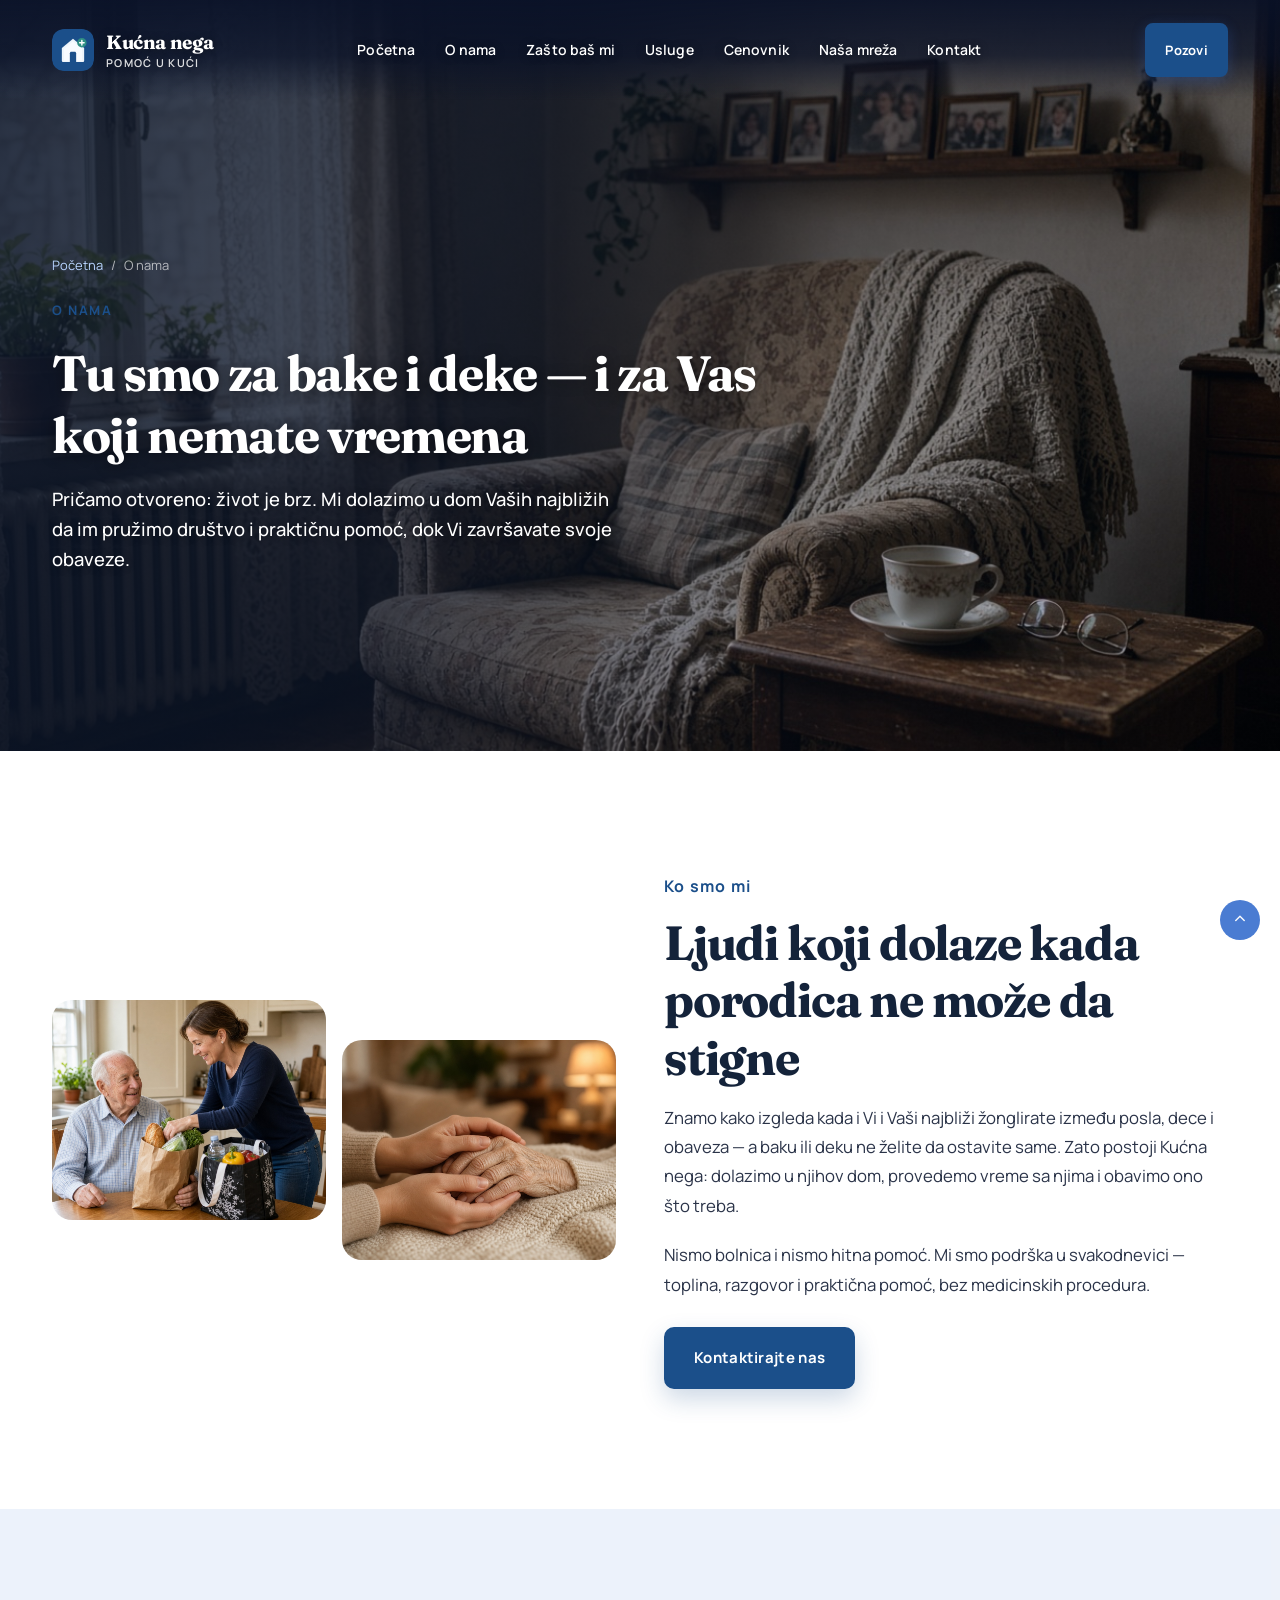
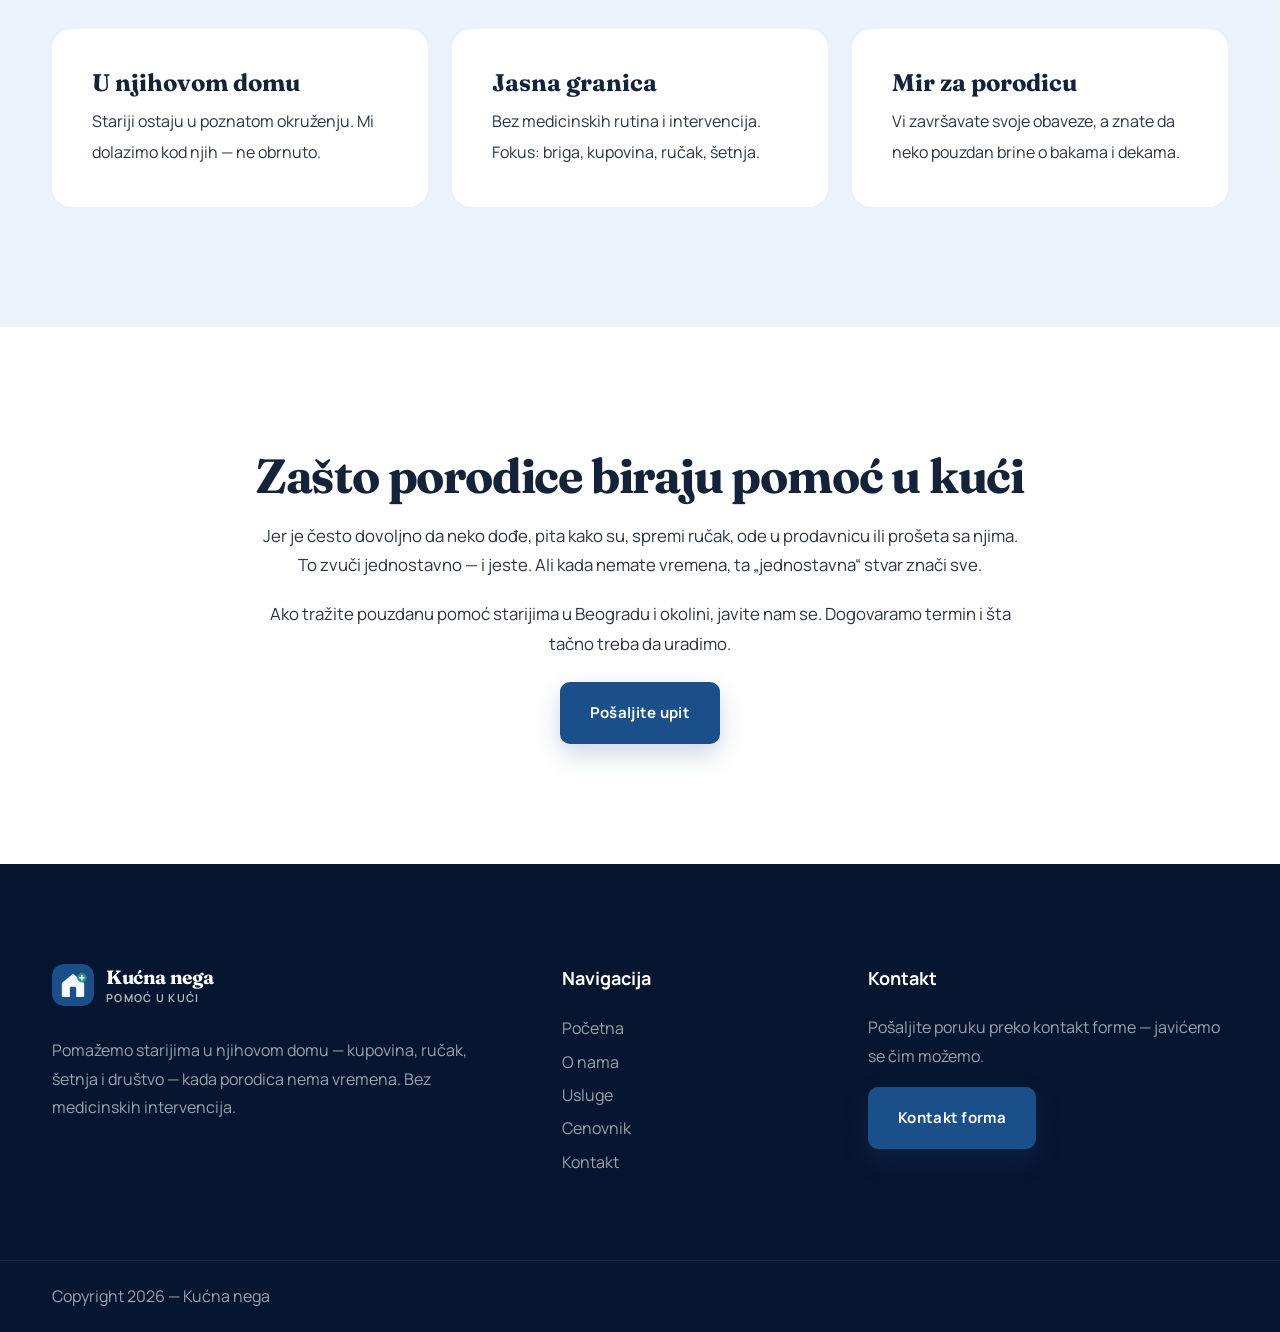
==== about.html @ ce434810 "Clean URLs without .html; nginx redirects and link updates. Co-authored-by: Cursor <cursoragent@curs" ====
﻿<!DOCTYPE html>
<html lang="sr">
<head>
    <title>O nama | Kućna nega – pomoć starijima u domu</title>
    <link rel="icon" href="images/icon.webp" type="image/gif" sizes="16x16">
    <meta content="text/html;charset=utf-8" http-equiv="Content-Type">
    <meta content="width=device-width, initial-scale=1.0" name="viewport">
    <meta name="description" content="Upoznajte Kućnu negu: dolazimo kod starijih, pomažemo u svakodnevici i rasterećujemo porodicu. Bez medicinskih intervencija. Javite se preko kontakt forme.">
    <meta name="keywords" content="kućna nega, o nama, pomoć starijima, pomoć u kući Beograd, briga o bakama i dekama">
    <meta name="robots" content="index, follow">
    <meta property="og:image" content="https://pomocstarima.audaxtestsajt.com/images/care/hero-home.jpg">
    <meta property="og:image:type" content="image/jpeg">
    <meta name="twitter:card" content="summary_large_image">
    <meta name="twitter:image" content="https://pomocstarima.audaxtestsajt.com/images/care/hero-home.jpg">
    <link rel="canonical" href="https://pomocstarima.audaxtestsajt.com/about">
    <link href="css/bootstrap.min.css" rel="stylesheet" type="text/css" id="bootstrap">
    <link href="css/plugins.css" rel="stylesheet" type="text/css">
    <link href="css/style.css" rel="stylesheet" type="text/css">
    <link id="colors" href="css/colors/scheme-01.css" rel="stylesheet" type="text/css">
    <link rel="preconnect" href="https://fonts.googleapis.com">
    <link rel="preconnect" href="https://fonts.gstatic.com" crossorigin>
    <link href="https://fonts.googleapis.com/css2?family=Fraunces:opsz,wght@9..144,600;9..144,700&family=Manrope:wght@400;500;600;700;800&display=swap" rel="stylesheet">
    <link href="css/kucna-nega.css" rel="stylesheet" type="text/css">
</head>
<body>
    <div id="wrapper">
        <a href="#" id="back-to-top"></a>
        <header class="transparent scroll-light">
            <div class="container">
                <div class="row">
                    <div class="col-md-12">
                        <div class="de-flex sm-pt10">
                            <div class="de-flex-col">
                                <div id="logo"><a href="/" class="kn-logo"><span class="kn-logo-mark" aria-hidden="true"><svg xmlns="http://www.w3.org/2000/svg" viewBox="0 0 64 64" fill="none"><rect width="64" height="64" rx="16" fill="#1B4F8A"/><path d="M32 15L49 28.8V48.2c0 1.2-1 2.2-2.2 2.2H17.2c-1.2 0-2.2-1-2.2-2.2V28.8L32 15z" fill="#EEF5FB"/><path d="M32 19.2L45.8 30.2v18.2H18.2V30.2L32 19.2z" fill="#F8FBFF"/><path d="M27.2 50.4V37c0-1.2 1-2.2 2.2-2.2h5.2c1.2 0 2.2 1 2.2 2.2v13.4" fill="#1B4F8A"/><circle cx="45.5" cy="21" r="7.2" fill="#2F8F84"/><path d="M45.5 17.6v6.8M42.1 21h6.8" stroke="#fff" stroke-width="2.2" stroke-linecap="round"/></svg></span><span class="kn-logo-text">Kućna nega<em>Pomoć u kući</em></span></a></div>
                            </div>
                            <div class="de-flex-col header-col-mid">
                                <ul id="mainmenu">
                                    <li><a class="menu-item" href="/">Početna</a></li>
                                    <li><a class="menu-item" href="/about">O nama</a></li>
                                    <li><a class="menu-item" href="/zasto">Zašto baš mi</a></li>
                                    <li><a class="menu-item" href="/services">Usluge</a></li>
                                    <li><a class="menu-item" href="/cenovnik">Cenovnik</a></li>
                                    <li><a class="menu-item" href="/mreza">Naša mreža</a></li>
                                    <li><a class="menu-item" href="/contact">Kontakt</a></li>
                                </ul>
                            </div>
                            <div class="de-flex-col">
                                <div class="menu_side_area">
                                    <a href="#" class="btn-main kn-call"><span>Pozovi</span></a>
                                    <span id="menu-btn"></span>
                                </div>
                            </div>
                        </div>
                    </div>
                </div>
            </div>
        </header>
        <div class="no-bottom no-top" id="content">
            <div id="top"></div>
            <section class="kn-page-hero kn-hero">
                <img class="kn-hero-img" src="images/care/hero-about.jpg" alt="Domaća soba spremna za obilazak — fotelja, čaj, dnevna svetlost">
                <div class="kn-hero-overlay"></div>
                <div class="kn-hero-content">
                    <div class="container">
                        <div class="kn-panel">
                            <ul class="kn-crumb">
                                <li><a href="/">Početna</a></li>
                                <li>/</li>
                                <li>O nama</li>
                            </ul>
                            <p class="kn-eyebrow">O nama</p>
                            <h1>Tu smo za bake i deke — i za Vas koji nemate vremena</h1>
                            <p class="kn-lead mb-0">Pričamo otvoreno: život je brz. Mi dolazimo u dom Vaših najbližih da im pružimo društvo i praktičnu pomoć, dok Vi završavate svoje obaveze.</p>
                        </div>
                    </div>
                </div>
            </section>
            <section>
                <div class="container">
                    <div class="row g-5 align-items-center">
                        <div class="col-lg-6">
                            <div class="row g-3">
                                <div class="col-6"><img src="images/care/about1.jpg" class="w-100 rounded-1 kn-photo" alt="Pomoć starijima u kući"></div>
                                <div class="col-6"><img src="images/care/hands.jpg" class="w-100 rounded-1 kn-photo" alt="Briga i podrška" style="margin-top:40px"></div>
                            </div>
                        </div>
                        <div class="col-lg-6">
                            <div class="subtitle s2 mb-3">Ko smo mi</div>
                            <h2>Ljudi koji dolaze kada porodica ne može da stigne</h2>
                            <div class="kn-seo-block">
                                <p>Znamo kako izgleda kada i Vi i Vaši najbliži žonglirate između posla, dece i obaveza — a baku ili deku ne želite da ostavite same. Zato postoji Kućna nega: dolazimo u njihov dom, provedemo vreme sa njima i obavimo ono što treba.</p>
                                <p>Nismo bolnica i nismo hitna pomoć. Mi smo podrška u svakodnevici — toplina, razgovor i praktična pomoć, bez medicinskih procedura.</p>
                            </div>
                            <a class="btn-main mt-2" href="/contact"><span>Kontaktirajte nas</span></a>
                        </div>
                    </div>
                </div>
            </section>
            <section class="bg-color-op-1">
                <div class="container">
                    <div class="row g-4">
                        <div class="col-lg-4"><div class="bg-white p-40 rounded-1 h-100"><h3 class="h4">U njihovom domu</h3><p class="mb-0">Stariji ostaju u poznatom okruženju. Mi dolazimo kod njih — ne obrnuto.</p></div></div>
                        <div class="col-lg-4"><div class="bg-white p-40 rounded-1 h-100"><h3 class="h4">Jasna granica</h3><p class="mb-0">Bez medicinskih rutina i intervencija. Fokus: briga, kupovina, ručak, šetnja.</p></div></div>
                        <div class="col-lg-4"><div class="bg-white p-40 rounded-1 h-100"><h3 class="h4">Mir za porodicu</h3><p class="mb-0">Vi završavate svoje obaveze, a znate da neko pouzdan brine o bakama i dekama.</p></div></div>
                    </div>
                </div>
            </section>
            <section>
                <div class="container">
                    <div class="row justify-content-center">
                        <div class="col-lg-8">
                            <div class="kn-seo-block text-center">
                                <h2>Zašto porodice biraju pomoć u kući</h2>
                                <p>Jer je često dovoljno da neko dođe, pita kako su, spremi ručak, ode u prodavnicu ili prošeta sa njima. To zvuči jednostavno — i jeste. Ali kada nemate vremena, ta „jednostavna“ stvar znači sve.</p>
                                <p>Ako tražite pouzdanu pomoć starijima u Beogradu i okolini, javite nam se. Dogovaramo termin i šta tačno treba da uradimo.</p>
                            </div>
                            <div class="text-center mt-4">
                                <a class="btn-main" href="/contact"><span>Pošaljite upit</span></a>
                            </div>
                        </div>
                    </div>
                </div>
            </section>
        </div>
        <footer class="section-dark">
            <div class="container">
                <div class="row gx-5">
                    <div class="col-lg-5 col-sm-6">
                        <a href="/" class="kn-logo kn-logo-footer"><span class="kn-logo-mark" aria-hidden="true"><svg xmlns="http://www.w3.org/2000/svg" viewBox="0 0 64 64" fill="none"><rect width="64" height="64" rx="16" fill="#1B4F8A"/><path d="M32 15L49 28.8V48.2c0 1.2-1 2.2-2.2 2.2H17.2c-1.2 0-2.2-1-2.2-2.2V28.8L32 15z" fill="#EEF5FB"/><path d="M32 19.2L45.8 30.2v18.2H18.2V30.2L32 19.2z" fill="#F8FBFF"/><path d="M27.2 50.4V37c0-1.2 1-2.2 2.2-2.2h5.2c1.2 0 2.2 1 2.2 2.2v13.4" fill="#1B4F8A"/><circle cx="45.5" cy="21" r="7.2" fill="#2F8F84"/><path d="M45.5 17.6v6.8M42.1 21h6.8" stroke="#fff" stroke-width="2.2" stroke-linecap="round"/></svg></span><span class="kn-logo-text">Kućna nega<em>Pomoć u kući</em></span></a>
                        <div class="spacer-20"></div>
                        <p>Pomažemo starijima u njihovom domu — kupovina, ručak, šetnja i društvo — kada porodica nema vremena. Bez medicinskih intervencija.</p>
                    </div>
                    <div class="col-lg-3 col-sm-6">
                        <div class="widget">
                            <h5>Navigacija</h5>
                            <ul>
                                <li><a href="/">Početna</a></li>
                                <li><a href="/about">O nama</a></li>
                                <li><a href="/services">Usluge</a></li>
                                <li><a href="/cenovnik">Cenovnik</a></li>
                                <li><a href="/contact">Kontakt</a></li>
                            </ul>
                        </div>
                    </div>
                    <div class="col-lg-4 col-sm-6">
                        <div class="widget">
                            <h5>Kontakt</h5>
                            <p class="mb-3" style="color:rgba(255,255,255,0.75)">Pošaljite poruku preko kontakt forme — javićemo se čim možemo.</p>
                            <a class="btn-main" href="/contact"><span>Kontakt forma</span></a>
                        </div>
                    </div>
                </div>
            </div>
            <div class="subfooter">
                <div class="container">
                    <div class="row"><div class="col-md-12"><div class="de-flex"><div class="de-flex-col">Copyright 2026 — Kućna nega</div></div></div></div>
                </div>
            </div>
        </footer>
    </div>
    <script src="js/plugins.js"></script>
    <script src="js/designesia.js"></script>
    <script src="js/kn-mobile-menu.js"></script>
    <script src="js/kn-phone.js"></script>
</body>
</html>
---- css/plugins.css ----
@charset "UTF-8";
/*!
 * animate.css -http://daneden.me/animate
 * Version - 3.5.1
 * Licensed under the MIT license - http://opensource.org/licenses/MIT
 *
 * Copyright (c) 2016 Daniel Eden
 */
 .animated{-webkit-animation-duration:.8s;animation-duration:.8s;-webkit-animation-fill-mode:both;animation-fill-mode:both}.animated.infinite{-webkit-animation-iteration-count:infinite;animation-iteration-count:infinite}.animated.hinge{-webkit-animation-duration:2s;animation-duration:2s}.animated.flipOutX,.animated.flipOutY,.animated.bounceIn,.animated.bounceOut{-webkit-animation-duration:.75s;animation-duration:.75s}@-webkit-keyframes bounce{from,20%,53%,80%,to{-webkit-animation-timing-function:cubic-bezier(.215,.61,.355,1);animation-timing-function:cubic-bezier(.215,.61,.355,1);-webkit-transform:translate3d(0,0,0);transform:translate3d(0,0,0)}40%,43%{-webkit-animation-timing-function:cubic-bezier(.755,.05,.855,.06);animation-timing-function:cubic-bezier(.755,.05,.855,.06);-webkit-transform:translate3d(0,-30px,0);transform:translate3d(0,-30px,0)}70%{-webkit-animation-timing-function:cubic-bezier(.755,.05,.855,.06);animation-timing-function:cubic-bezier(.755,.05,.855,.06);-webkit-transform:translate3d(0,-15px,0);transform:translate3d(0,-15px,0)}90%{-webkit-transform:translate3d(0,-4px,0);transform:translate3d(0,-4px,0)}}@keyframes bounce{from,20%,53%,80%,to{-webkit-animation-timing-function:cubic-bezier(.215,.61,.355,1);animation-timing-function:cubic-bezier(.215,.61,.355,1);-webkit-transform:translate3d(0,0,0);transform:translate3d(0,0,0)}40%,43%{-webkit-animation-timing-function:cubic-bezier(.755,.05,.855,.06);animation-timing-function:cubic-bezier(.755,.05,.855,.06);-webkit-transform:translate3d(0,-30px,0);transform:translate3d(0,-30px,0)}70%{-webkit-animation-timing-function:cubic-bezier(.755,.05,.855,.06);animation-timing-function:cubic-bezier(.755,.05,.855,.06);-webkit-transform:translate3d(0,-15px,0);transform:translate3d(0,-15px,0)}90%{-webkit-transform:translate3d(0,-4px,0);transform:translate3d(0,-4px,0)}}.bounce{-webkit-animation-name:bounce;animation-name:bounce;-webkit-transform-origin:center bottom;transform-origin:center bottom}@-webkit-keyframes flash{from,50%,to{opacity:1}25%,75%{opacity:0}}@keyframes flash{from,50%,to{opacity:1}25%,75%{opacity:0}}.flash{-webkit-animation-name:flash;animation-name:flash}@-webkit-keyframes pulse{from{-webkit-transform:scale3d(1,1,1);transform:scale3d(1,1,1)}50%{-webkit-transform:scale3d(1.05,1.05,1.05);transform:scale3d(1.05,1.05,1.05)}to{-webkit-transform:scale3d(1,1,1);transform:scale3d(1,1,1)}}@keyframes pulse{from{-webkit-transform:scale3d(1,1,1);transform:scale3d(1,1,1)}50%{-webkit-transform:scale3d(1.05,1.05,1.05);transform:scale3d(1.05,1.05,1.05)}to{-webkit-transform:scale3d(1,1,1);transform:scale3d(1,1,1)}}.pulse{-webkit-animation-name:pulse;animation-name:pulse}@-webkit-keyframes rubberBand{from{-webkit-transform:scale3d(1,1,1);transform:scale3d(1,1,1)}30%{-webkit-transform:scale3d(1.25,.75,1);transform:scale3d(1.25,.75,1)}40%{-webkit-transform:scale3d(.75,1.25,1);transform:scale3d(.75,1.25,1)}50%{-webkit-transform:scale3d(1.15,.85,1);transform:scale3d(1.15,.85,1)}65%{-webkit-transform:scale3d(.95,1.05,1);transform:scale3d(.95,1.05,1)}75%{-webkit-transform:scale3d(1.05,.95,1);transform:scale3d(1.05,.95,1)}to{-webkit-transform:scale3d(1,1,1);transform:scale3d(1,1,1)}}@keyframes rubberBand{from{-webkit-transform:scale3d(1,1,1);transform:scale3d(1,1,1)}30%{-webkit-transform:scale3d(1.25,.75,1);transform:scale3d(1.25,.75,1)}40%{-webkit-transform:scale3d(.75,1.25,1);transform:scale3d(.75,1.25,1)}50%{-webkit-transform:scale3d(1.15,.85,1);transform:scale3d(1.15,.85,1)}65%{-webkit-transform:scale3d(.95,1.05,1);transform:scale3d(.95,1.05,1)}75%{-webkit-transform:scale3d(1.05,.95,1);transform:scale3d(1.05,.95,1)}to{-webkit-transform:scale3d(1,1,1);transform:scale3d(1,1,1)}}.rubberBand{-webkit-animation-name:rubberBand;animation-name:rubberBand}@-webkit-keyframes shake{from,to{-webkit-transform:translate3d(0,0,0);transform:translate3d(0,0,0)}10%,30%,50%,70%,90%{-webkit-transform:translate3d(-10px,0,0);transform:translate3d(-10px,0,0)}20%,40%,60%,80%{-webkit-transform:translate3d(10px,0,0);transform:translate3d(10px,0,0)}}@keyframes shake{from,to{-webkit-transform:translate3d(0,0,0);transform:translate3d(0,0,0)}10%,30%,50%,70%,90%{-webkit-transform:translate3d(-10px,0,0);transform:translate3d(-10px,0,0)}20%,40%,60%,80%{-webkit-transform:translate3d(10px,0,0);transform:translate3d(10px,0,0)}}.shake{-webkit-animation-name:shake;animation-name:shake}@-webkit-keyframes headShake{0%{-webkit-transform:translateX(0);transform:translateX(0)}6.5%{-webkit-transform:translateX(-6px) rotateY(-9deg);transform:translateX(-6px) rotateY(-9deg)}18.5%{-webkit-transform:translateX(5px) rotateY(7deg);transform:translateX(5px) rotateY(7deg)}31.5%{-webkit-transform:translateX(-3px) rotateY(-5deg);transform:translateX(-3px) rotateY(-5deg)}43.5%{-webkit-transform:translateX(2px) rotateY(3deg);transform:translateX(2px) rotateY(3deg)}50%{-webkit-transform:translateX(0);transform:translateX(0)}}@keyframes headShake{0%{-webkit-transform:translateX(0);transform:translateX(0)}6.5%{-webkit-transform:translateX(-6px) rotateY(-9deg);transform:translateX(-6px) rotateY(-9deg)}18.5%{-webkit-transform:translateX(5px) rotateY(7deg);transform:translateX(5px) rotateY(7deg)}31.5%{-webkit-transform:translateX(-3px) rotateY(-5deg);transform:translateX(-3px) rotateY(-5deg)}43.5%{-webkit-transform:translateX(2px) rotateY(3deg);transform:translateX(2px) rotateY(3deg)}50%{-webkit-transform:translateX(0);transform:translateX(0)}}.headShake{-webkit-animation-timing-function:ease-in-out;animation-timing-function:ease-in-out;-webkit-animation-name:headShake;animation-name:headShake}@-webkit-keyframes swing{20%{-webkit-transform:rotate3d(0,0,1,15deg);transform:rotate3d(0,0,1,15deg)}40%{-webkit-transform:rotate3d(0,0,1,-10deg);transform:rotate3d(0,0,1,-10deg)}60%{-webkit-transform:rotate3d(0,0,1,5deg);transform:rotate3d(0,0,1,5deg)}80%{-webkit-transform:rotate3d(0,0,1,-5deg);transform:rotate3d(0,0,1,-5deg)}to{-webkit-transform:rotate3d(0,0,1,0deg);transform:rotate3d(0,0,1,0deg)}}@keyframes swing{20%{-webkit-transform:rotate3d(0,0,1,15deg);transform:rotate3d(0,0,1,15deg)}40%{-webkit-transform:rotate3d(0,0,1,-10deg);transform:rotate3d(0,0,1,-10deg)}60%{-webkit-transform:rotate3d(0,0,1,5deg);transform:rotate3d(0,0,1,5deg)}80%{-webkit-transform:rotate3d(0,0,1,-5deg);transform:rotate3d(0,0,1,-5deg)}to{-webkit-transform:rotate3d(0,0,1,0deg);transform:rotate3d(0,0,1,0deg)}}.swing{-webkit-transform-origin:top center;transform-origin:top center;-webkit-animation-name:swing;animation-name:swing}@-webkit-keyframes tada{from{-webkit-transform:scale3d(1,1,1);transform:scale3d(1,1,1)}10%,20%{-webkit-transform:scale3d(.9,.9,.9) rotate3d(0,0,1,-3deg);transform:scale3d(.9,.9,.9) rotate3d(0,0,1,-3deg)}30%,50%,70%,90%{-webkit-transform:scale3d(1.1,1.1,1.1) rotate3d(0,0,1,3deg);transform:scale3d(1.1,1.1,1.1) rotate3d(0,0,1,3deg)}40%,60%,80%{-webkit-transform:scale3d(1.1,1.1,1.1) rotate3d(0,0,1,-3deg);transform:scale3d(1.1,1.1,1.1) rotate3d(0,0,1,-3deg)}to{-webkit-transform:scale3d(1,1,1);transform:scale3d(1,1,1)}}@keyframes tada{from{-webkit-transform:scale3d(1,1,1);transform:scale3d(1,1,1)}10%,20%{-webkit-transform:scale3d(.9,.9,.9) rotate3d(0,0,1,-3deg);transform:scale3d(.9,.9,.9) rotate3d(0,0,1,-3deg)}30%,50%,70%,90%{-webkit-transform:scale3d(1.1,1.1,1.1) rotate3d(0,0,1,3deg);transform:scale3d(1.1,1.1,1.1) rotate3d(0,0,1,3deg)}40%,60%,80%{-webkit-transform:scale3d(1.1,1.1,1.1) rotate3d(0,0,1,-3deg);transform:scale3d(1.1,1.1,1.1) rotate3d(0,0,1,-3deg)}to{-webkit-transform:scale3d(1,1,1);transform:scale3d(1,1,1)}}.tada{-webkit-animation-name:tada;animation-name:tada}@-webkit-keyframes wobble{from{-webkit-transform:none;transform:none}15%{-webkit-transform:translate3d(-25%,0,0) rotate3d(0,0,1,-5deg);transform:translate3d(-25%,0,0) rotate3d(0,0,1,-5deg)}30%{-webkit-transform:translate3d(20%,0,0) rotate3d(0,0,1,3deg);transform:translate3d(20%,0,0) rotate3d(0,0,1,3deg)}45%{-webkit-transform:translate3d(-15%,0,0) rotate3d(0,0,1,-3deg);transform:translate3d(-15%,0,0) rotate3d(0,0,1,-3deg)}60%{-webkit-transform:translate3d(10%,0,0) rotate3d(0,0,1,2deg);transform:translate3d(10%,0,0) rotate3d(0,0,1,2deg)}75%{-webkit-transform:translate3d(-5%,0,0) rotate3d(0,0,1,-1deg);transform:translate3d(-5%,0,0) rotate3d(0,0,1,-1deg)}to{-webkit-transform:none;transform:none}}@keyframes wobble{from{-webkit-transform:none;transform:none}15%{-webkit-transform:translate3d(-25%,0,0) rotate3d(0,0,1,-5deg);transform:translate3d(-25%,0,0) rotate3d(0,0,1,-5deg)}30%{-webkit-transform:translate3d(20%,0,0) rotate3d(0,0,1,3deg);transform:translate3d(20%,0,0) rotate3d(0,0,1,3deg)}45%{-webkit-transform:translate3d(-15%,0,0) rotate3d(0,0,1,-3deg);transform:translate3d(-15%,0,0) rotate3d(0,0,1,-3deg)}60%{-webkit-transform:translate3d(10%,0,0) rotate3d(0,0,1,2deg);transform:translate3d(10%,0,0) rotate3d(0,0,1,2deg)}75%{-webkit-transform:translate3d(-5%,0,0) rotate3d(0,0,1,-1deg);transform:translate3d(-5%,0,0) rotate3d(0,0,1,-1deg)}to{-webkit-transform:none;transform:none}}.wobble{-webkit-animation-name:wobble;animation-name:wobble}@-webkit-keyframes jello{from,11.1%,to{-webkit-transform:none;transform:none}22.2%{-webkit-transform:skewX(-12.5deg) skewY(-12.5deg);transform:skewX(-12.5deg) skewY(-12.5deg)}33.3%{-webkit-transform:skewX(6.25deg) skewY(6.25deg);transform:skewX(6.25deg) skewY(6.25deg)}44.4%{-webkit-transform:skewX(-3.125deg) skewY(-3.125deg);transform:skewX(-3.125deg) skewY(-3.125deg)}55.5%{-webkit-transform:skewX(1.5625deg) skewY(1.5625deg);transform:skewX(1.5625deg) skewY(1.5625deg)}66.6%{-webkit-transform:skewX(-0.78125deg) skewY(-0.78125deg);transform:skewX(-0.78125deg) skewY(-0.78125deg)}77.7%{-webkit-transform:skewX(0.390625deg) skewY(0.390625deg);transform:skewX(0.390625deg) skewY(0.390625deg)}88.8%{-webkit-transform:skewX(-0.1953125deg) skewY(-0.1953125deg);transform:skewX(-0.1953125deg) skewY(-0.1953125deg)}}@keyframes jello{from,11.1%,to{-webkit-transform:none;transform:none}22.2%{-webkit-transform:skewX(-12.5deg) skewY(-12.5deg);transform:skewX(-12.5deg) skewY(-12.5deg)}33.3%{-webkit-transform:skewX(6.25deg) skewY(6.25deg);transform:skewX(6.25deg) skewY(6.25deg)}44.4%{-webkit-transform:skewX(-3.125deg) skewY(-3.125deg);transform:skewX(-3.125deg) skewY(-3.125deg)}55.5%{-webkit-transform:skewX(1.5625deg) skewY(1.5625deg);transform:skewX(1.5625deg) skewY(1.5625deg)}66.6%{-webkit-transform:skewX(-0.78125deg) skewY(-0.78125deg);transform:skewX(-0.78125deg) skewY(-0.78125deg)}77.7%{-webkit-transform:skewX(0.390625deg) skewY(0.390625deg);transform:skewX(0.390625deg) skewY(0.390625deg)}88.8%{-webkit-transform:skewX(-0.1953125deg) skewY(-0.1953125deg);transform:skewX(-0.1953125deg) skewY(-0.1953125deg)}}.jello{-webkit-animation-name:jello;animation-name:jello;-webkit-transform-origin:center;transform-origin:center}@-webkit-keyframes bounceIn{from,20%,40%,60%,80%,to{-webkit-animation-timing-function:cubic-bezier(.215,.61,.355,1);animation-timing-function:cubic-bezier(.215,.61,.355,1)}0%{opacity:0;-webkit-transform:scale3d(.3,.3,.3);transform:scale3d(.3,.3,.3)}20%{-webkit-transform:scale3d(1.1,1.1,1.1);transform:scale3d(1.1,1.1,1.1)}40%{-webkit-transform:scale3d(.9,.9,.9);transform:scale3d(.9,.9,.9)}60%{opacity:1;-webkit-transform:scale3d(1.03,1.03,1.03);transform:scale3d(1.03,1.03,1.03)}80%{-webkit-transform:scale3d(.97,.97,.97);transform:scale3d(.97,.97,.97)}to{opacity:1;-webkit-transform:scale3d(1,1,1);transform:scale3d(1,1,1)}}@keyframes bounceIn{from,20%,40%,60%,80%,to{-webkit-animation-timing-function:cubic-bezier(.215,.61,.355,1);animation-timing-function:cubic-bezier(.215,.61,.355,1)}0%{opacity:0;-webkit-transform:scale3d(.3,.3,.3);transform:scale3d(.3,.3,.3)}20%{-webkit-transform:scale3d(1.1,1.1,1.1);transform:scale3d(1.1,1.1,1.1)}40%{-webkit-transform:scale3d(.9,.9,.9);transform:scale3d(.9,.9,.9)}60%{opacity:1;-webkit-transform:scale3d(1.03,1.03,1.03);transform:scale3d(1.03,1.03,1.03)}80%{-webkit-transform:scale3d(.97,.97,.97);transform:scale3d(.97,.97,.97)}to{opacity:1;-webkit-transform:scale3d(1,1,1);transform:scale3d(1,1,1)}}.bounceIn{-webkit-animation-name:bounceIn;animation-name:bounceIn}@-webkit-keyframes bounceInDown{from,60%,75%,90%,to{-webkit-animation-timing-function:cubic-bezier(.215,.61,.355,1);animation-timing-function:cubic-bezier(.215,.61,.355,1)}0%{opacity:0;-webkit-transform:translate3d(0,-3000px,0);transform:translate3d(0,-3000px,0)}60%{opacity:1;-webkit-transform:translate3d(0,25px,0);transform:translate3d(0,25px,0)}75%{-webkit-transform:translate3d(0,-10px,0);transform:translate3d(0,-10px,0)}90%{-webkit-transform:translate3d(0,5px,0);transform:translate3d(0,5px,0)}to{-webkit-transform:none;transform:none}}@keyframes bounceInDown{from,60%,75%,90%,to{-webkit-animation-timing-function:cubic-bezier(.215,.61,.355,1);animation-timing-function:cubic-bezier(.215,.61,.355,1)}0%{opacity:0;-webkit-transform:translate3d(0,-3000px,0);transform:translate3d(0,-3000px,0)}60%{opacity:1;-webkit-transform:translate3d(0,25px,0);transform:translate3d(0,25px,0)}75%{-webkit-transform:translate3d(0,-10px,0);transform:translate3d(0,-10px,0)}90%{-webkit-transform:translate3d(0,5px,0);transform:translate3d(0,5px,0)}to{-webkit-transform:none;transform:none}}.bounceInDown{-webkit-animation-name:bounceInDown;animation-name:bounceInDown}@-webkit-keyframes bounceInLeft{from,60%,75%,90%,to{-webkit-animation-timing-function:cubic-bezier(.215,.61,.355,1);animation-timing-function:cubic-bezier(.215,.61,.355,1)}0%{opacity:0;-webkit-transform:translate3d(-3000px,0,0);transform:translate3d(-3000px,0,0)}60%{opacity:1;-webkit-transform:translate3d(25px,0,0);transform:translate3d(25px,0,0)}75%{-webkit-transform:translate3d(-10px,0,0);transform:translate3d(-10px,0,0)}90%{-webkit-transform:translate3d(5px,0,0);transform:translate3d(5px,0,0)}to{-webkit-transform:none;transform:none}}@keyframes bounceInLeft{from,60%,75%,90%,to{-webkit-animation-timing-function:cubic-bezier(.215,.61,.355,1);animation-timing-function:cubic-bezier(.215,.61,.355,1)}0%{opacity:0;-webkit-transform:translate3d(-3000px,0,0);transform:translate3d(-3000px,0,0)}60%{opacity:1;-webkit-transform:translate3d(25px,0,0);transform:translate3d(25px,0,0)}75%{-webkit-transform:translate3d(-10px,0,0);transform:translate3d(-10px,0,0)}90%{-webkit-transform:translate3d(5px,0,0);transform:translate3d(5px,0,0)}to{-webkit-transform:none;transform:none}}.bounceInLeft{-webkit-animation-name:bounceInLeft;animation-name:bounceInLeft}@-webkit-keyframes bounceInRight{from,60%,75%,90%,to{-webkit-animation-timing-function:cubic-bezier(.215,.61,.355,1);animation-timing-function:cubic-bezier(.215,.61,.355,1)}from{opacity:0;-webkit-transform:translate3d(3000px,0,0);transform:translate3d(3000px,0,0)}60%{opacity:1;-webkit-transform:translate3d(-25px,0,0);transform:translate3d(-25px,0,0)}75%{-webkit-transform:translate3d(10px,0,0);transform:translate3d(10px,0,0)}90%{-webkit-transform:translate3d(-5px,0,0);transform:translate3d(-5px,0,0)}to{-webkit-transform:none;transform:none}}@keyframes bounceInRight{from,60%,75%,90%,to{-webkit-animation-timing-function:cubic-bezier(.215,.61,.355,1);animation-timing-function:cubic-bezier(.215,.61,.355,1)}from{opacity:0;-webkit-transform:translate3d(3000px,0,0);transform:translate3d(3000px,0,0)}60%{opacity:1;-webkit-transform:translate3d(-25px,0,0);transform:translate3d(-25px,0,0)}75%{-webkit-transform:translate3d(10px,0,0);transform:translate3d(10px,0,0)}90%{-webkit-transform:translate3d(-5px,0,0);transform:translate3d(-5px,0,0)}to{-webkit-transform:none;transform:none}}.bounceInRight{-webkit-animation-name:bounceInRight;animation-name:bounceInRight}@-webkit-keyframes bounceInUp{from,60%,75%,90%,to{-webkit-animation-timing-function:cubic-bezier(.215,.61,.355,1);animation-timing-function:cubic-bezier(.215,.61,.355,1)}from{opacity:0;-webkit-transform:translate3d(0,3000px,0);transform:translate3d(0,3000px,0)}60%{opacity:1;-webkit-transform:translate3d(0,-20px,0);transform:translate3d(0,-20px,0)}75%{-webkit-transform:translate3d(0,10px,0);transform:translate3d(0,10px,0)}90%{-webkit-transform:translate3d(0,-5px,0);transform:translate3d(0,-5px,0)}to{-webkit-transform:translate3d(0,0,0);transform:translate3d(0,0,0)}}@keyframes bounceInUp{from,60%,75%,90%,to{-webkit-animation-timing-function:cubic-bezier(.215,.61,.355,1);animation-timing-function:cubic-bezier(.215,.61,.355,1)}from{opacity:0;-webkit-transform:translate3d(0,3000px,0);transform:translate3d(0,3000px,0)}60%{opacity:1;-webkit-transform:translate3d(0,-20px,0);transform:translate3d(0,-20px,0)}75%{-webkit-transform:translate3d(0,10px,0);transform:translate3d(0,10px,0)}90%{-webkit-transform:translate3d(0,-5px,0);transform:translate3d(0,-5px,0)}to{-webkit-transform:translate3d(0,0,0);transform:translate3d(0,0,0)}}.bounceInUp{-webkit-animation-name:bounceInUp;animation-name:bounceInUp}@-webkit-keyframes bounceOut{20%{-webkit-transform:scale3d(.9,.9,.9);transform:scale3d(.9,.9,.9)}50%,55%{opacity:1;-webkit-transform:scale3d(1.1,1.1,1.1);transform:scale3d(1.1,1.1,1.1)}to{opacity:0;-webkit-transform:scale3d(.3,.3,.3);transform:scale3d(.3,.3,.3)}}@keyframes bounceOut{20%{-webkit-transform:scale3d(.9,.9,.9);transform:scale3d(.9,.9,.9)}50%,55%{opacity:1;-webkit-transform:scale3d(1.1,1.1,1.1);transform:scale3d(1.1,1.1,1.1)}to{opacity:0;-webkit-transform:scale3d(.3,.3,.3);transform:scale3d(.3,.3,.3)}}.bounceOut{-webkit-animation-name:bounceOut;animation-name:bounceOut}@-webkit-keyframes bounceOutDown{20%{-webkit-transform:translate3d(0,10px,0);transform:translate3d(0,10px,0)}40%,45%{opacity:1;-webkit-transform:translate3d(0,-20px,0);transform:translate3d(0,-20px,0)}to{opacity:0;-webkit-transform:translate3d(0,2000px,0);transform:translate3d(0,2000px,0)}}@keyframes bounceOutDown{20%{-webkit-transform:translate3d(0,10px,0);transform:translate3d(0,10px,0)}40%,45%{opacity:1;-webkit-transform:translate3d(0,-20px,0);transform:translate3d(0,-20px,0)}to{opacity:0;-webkit-transform:translate3d(0,2000px,0);transform:translate3d(0,2000px,0)}}.bounceOutDown{-webkit-animation-name:bounceOutDown;animation-name:bounceOutDown}@-webkit-keyframes bounceOutLeft{20%{opacity:1;-webkit-transform:translate3d(20px,0,0);transform:translate3d(20px,0,0)}to{opacity:0;-webkit-transform:translate3d(-2000px,0,0);transform:translate3d(-2000px,0,0)}}@keyframes bounceOutLeft{20%{opacity:1;-webkit-transform:translate3d(20px,0,0);transform:translate3d(20px,0,0)}to{opacity:0;-webkit-transform:translate3d(-2000px,0,0);transform:translate3d(-2000px,0,0)}}.bounceOutLeft{-webkit-animation-name:bounceOutLeft;animation-name:bounceOutLeft}@-webkit-keyframes bounceOutRight{20%{opacity:1;-webkit-transform:translate3d(-20px,0,0);transform:translate3d(-20px,0,0)}to{opacity:0;-webkit-transform:translate3d(2000px,0,0);transform:translate3d(2000px,0,0)}}@keyframes bounceOutRight{20%{opacity:1;-webkit-transform:translate3d(-20px,0,0);transform:translate3d(-20px,0,0)}to{opacity:0;-webkit-transform:translate3d(2000px,0,0);transform:translate3d(2000px,0,0)}}.bounceOutRight{-webkit-animation-name:bounceOutRight;animation-name:bounceOutRight}@-webkit-keyframes bounceOutUp{20%{-webkit-transform:translate3d(0,-10px,0);transform:translate3d(0,-10px,0)}40%,45%{opacity:1;-webkit-transform:translate3d(0,20px,0);transform:translate3d(0,20px,0)}to{opacity:0;-webkit-transform:translate3d(0,-2000px,0);transform:translate3d(0,-2000px,0)}}@keyframes bounceOutUp{20%{-webkit-transform:translate3d(0,-10px,0);transform:translate3d(0,-10px,0)}40%,45%{opacity:1;-webkit-transform:translate3d(0,20px,0);transform:translate3d(0,20px,0)}to{opacity:0;-webkit-transform:translate3d(0,-2000px,0);transform:translate3d(0,-2000px,0)}}.bounceOutUp{-webkit-animation-name:bounceOutUp;animation-name:bounceOutUp}@-webkit-keyframes fadeIn{from{opacity:0}to{opacity:1}}@keyframes fadeIn{from{opacity:0}to{opacity:1}}.fadeIn{-webkit-animation-name:fadeIn;animation-name:fadeIn}@-webkit-keyframes fadeInDown{from{opacity:0;-webkit-transform:translate3d(0,-30%,0);transform:translate3d(0,-30%,0)}to{opacity:1;-webkit-transform:none;transform:none}}@keyframes fadeInDown{from{opacity:0;-webkit-transform:translate3d(0,-30%,0);transform:translate3d(0,-30%,0)}to{opacity:1;-webkit-transform:none;transform:none}}.fadeInDown{-webkit-animation-name:fadeInDown;animation-name:fadeInDown}@-webkit-keyframes fadeInDownBig{from{opacity:0;-webkit-transform:translate3d(0,-2000px,0);transform:translate3d(0,-2000px,0)}to{opacity:1;-webkit-transform:none;transform:none}}@keyframes fadeInDownBig{from{opacity:0;-webkit-transform:translate3d(0,-2000px,0);transform:translate3d(0,-2000px,0)}to{opacity:1;-webkit-transform:none;transform:none}}.fadeInDownBig{-webkit-animation-name:fadeInDownBig;animation-name:fadeInDownBig}@-webkit-keyframes fadeInLeft{from{opacity:0;-webkit-transform:translate3d(-10%,0,0);transform:translate3d(-10%,0,0)}to{opacity:1;-webkit-transform:none;transform:none}}@keyframes fadeInLeft{from{opacity:0;-webkit-transform:translate3d(-10%,0,0);transform:translate3d(-10%,0,0)}to{opacity:1;-webkit-transform:none;transform:none}}.fadeInLeft{-webkit-animation-name:fadeInLeft;animation-name:fadeInLeft}@-webkit-keyframes fadeInLeftBig{from{opacity:0;-webkit-transform:translate3d(-2000px,0,0);transform:translate3d(-2000px,0,0)}to{opacity:1;-webkit-transform:none;transform:none}}@keyframes fadeInLeftBig{from{opacity:0;-webkit-transform:translate3d(-2000px,0,0);transform:translate3d(-2000px,0,0)}to{opacity:1;-webkit-transform:none;transform:none}}.fadeInLeftBig{-webkit-animation-name:fadeInLeftBig;animation-name:fadeInLeftBig}@-webkit-keyframes fadeInRight{from{opacity:0;-webkit-transform:translate3d(10%,0,0);transform:translate3d(10%,0,0)}to{opacity:1;-webkit-transform:none;transform:none}}@keyframes fadeInRight{from{opacity:0;-webkit-transform:translate3d(10%,0,0);transform:translate3d(10%,0,0)}to{opacity:1;-webkit-transform:none;transform:none}}.fadeInRight{-webkit-animation-name:fadeInRight;animation-name:fadeInRight}@-webkit-keyframes fadeInRightBig{from{opacity:0;-webkit-transform:translate3d(2000px,0,0);transform:translate3d(2000px,0,0)}to{opacity:1;-webkit-transform:none;transform:none}}@keyframes fadeInRightBig{from{opacity:0;-webkit-transform:translate3d(2000px,0,0);transform:translate3d(2000px,0,0)}to{opacity:1;-webkit-transform:none;transform:none}}.fadeInRightBig{-webkit-animation-name:fadeInRightBig;animation-name:fadeInRightBig}@-webkit-keyframes fadeInUp{from{opacity:0;-webkit-transform:translate3d(0,30%,0);transform:translate3d(0,30%,0)}to{opacity:1;-webkit-transform:none;transform:none}}@keyframes fadeInUp{from{opacity:0;-webkit-transform:translate3d(0,30%,0);transform:translate3d(0,30%,0)}to{opacity:1;-webkit-transform:none;transform:none}}.fadeInUp{-webkit-animation-name:fadeInUp;animation-name:fadeInUp}@-webkit-keyframes fadeInUpBig{from{opacity:0;-webkit-transform:translate3d(0,2000px,0);transform:translate3d(0,2000px,0)}to{opacity:1;-webkit-transform:none;transform:none}}@keyframes fadeInUpBig{from{opacity:0;-webkit-transform:translate3d(0,2000px,0);transform:translate3d(0,2000px,0)}to{opacity:1;-webkit-transform:none;transform:none}}.fadeInUpBig{-webkit-animation-name:fadeInUpBig;animation-name:fadeInUpBig}@-webkit-keyframes fadeOut{from{opacity:1}to{opacity:0}}@keyframes fadeOut{from{opacity:1}to{opacity:0}}.fadeOut{-webkit-animation-name:fadeOut;animation-name:fadeOut}@-webkit-keyframes fadeOutDown{from{opacity:1}to{opacity:0;-webkit-transform:translate3d(0,30%,0);transform:translate3d(0,30%,0)}}@keyframes fadeOutDown{from{opacity:1}to{opacity:0;-webkit-transform:translate3d(0,30%,0);transform:translate3d(0,30%,0)}}.fadeOutDown{-webkit-animation-name:fadeOutDown;animation-name:fadeOutDown}@-webkit-keyframes fadeOutDownBig{from{opacity:1}to{opacity:0;-webkit-transform:translate3d(0,2000px,0);transform:translate3d(0,2000px,0)}}@keyframes fadeOutDownBig{from{opacity:1}to{opacity:0;-webkit-transform:translate3d(0,2000px,0);transform:translate3d(0,2000px,0)}}.fadeOutDownBig{-webkit-animation-name:fadeOutDownBig;animation-name:fadeOutDownBig}@-webkit-keyframes fadeOutLeft{from{opacity:1}to{opacity:0;-webkit-transform:translate3d(-10%,0,0);transform:translate3d(-10%,0,0)}}@keyframes fadeOutLeft{from{opacity:1}to{opacity:0;-webkit-transform:translate3d(-10%,0,0);transform:translate3d(-10%,0,0)}}.fadeOutLeft{-webkit-animation-name:fadeOutLeft;animation-name:fadeOutLeft}@-webkit-keyframes fadeOutLeftBig{from{opacity:1}to{opacity:0;-webkit-transform:translate3d(-2000px,0,0);transform:translate3d(-2000px,0,0)}}@keyframes fadeOutLeftBig{from{opacity:1}to{opacity:0;-webkit-transform:translate3d(-2000px,0,0);transform:translate3d(-2000px,0,0)}}.fadeOutLeftBig{-webkit-animation-name:fadeOutLeftBig;animation-name:fadeOutLeftBig}@-webkit-keyframes fadeOutRight{from{opacity:1}to{opacity:0;-webkit-transform:translate3d(10%,0,0);transform:translate3d(10%,0,0)}}@keyframes fadeOutRight{from{opacity:1}to{opacity:0;-webkit-transform:translate3d(10%,0,0);transform:translate3d(10%,0,0)}}.fadeOutRight{-webkit-animation-name:fadeOutRight;animation-name:fadeOutRight}@-webkit-keyframes fadeOutRightBig{from{opacity:1}to{opacity:0;-webkit-transform:translate3d(2000px,0,0);transform:translate3d(2000px,0,0)}}@keyframes fadeOutRightBig{from{opacity:1}to{opacity:0;-webkit-transform:translate3d(2000px,0,0);transform:translate3d(2000px,0,0)}}.fadeOutRightBig{-webkit-animation-name:fadeOutRightBig;animation-name:fadeOutRightBig}@-webkit-keyframes fadeOutUp{from{opacity:1}to{opacity:0;-webkit-transform:translate3d(0,-30%,0);transform:translate3d(0,-30%,0)}}@keyframes fadeOutUp{from{opacity:1}to{opacity:0;-webkit-transform:translate3d(0,-30%,0);transform:translate3d(0,-30%,0)}}.fadeOutUp{-webkit-animation-name:fadeOutUp;animation-name:fadeOutUp}@-webkit-keyframes fadeOutUpBig{from{opacity:1}to{opacity:0;-webkit-transform:translate3d(0,-2000px,0);transform:translate3d(0,-2000px,0)}}@keyframes fadeOutUpBig{from{opacity:1}to{opacity:0;-webkit-transform:translate3d(0,-2000px,0);transform:translate3d(0,-2000px,0)}}.fadeOutUpBig{-webkit-animation-name:fadeOutUpBig;animation-name:fadeOutUpBig}@-webkit-keyframes flip{from{-webkit-transform:perspective(400px) rotate3d(0,1,0,-360deg);transform:perspective(400px) rotate3d(0,1,0,-360deg);-webkit-animation-timing-function:ease-out;animation-timing-function:ease-out}40%{-webkit-transform:perspective(400px) translate3d(0,0,150px) rotate3d(0,1,0,-190deg);transform:perspective(400px) translate3d(0,0,150px) rotate3d(0,1,0,-190deg);-webkit-animation-timing-function:ease-out;animation-timing-function:ease-out}50%{-webkit-transform:perspective(400px) translate3d(0,0,150px) rotate3d(0,1,0,-170deg);transform:perspective(400px) translate3d(0,0,150px) rotate3d(0,1,0,-170deg);-webkit-animation-timing-function:ease-in;animation-timing-function:ease-in}80%{-webkit-transform:perspective(400px) scale3d(.95,.95,.95);transform:perspective(400px) scale3d(.95,.95,.95);-webkit-animation-timing-function:ease-in;animation-timing-function:ease-in}to{-webkit-transform:perspective(400px);transform:perspective(400px);-webkit-animation-timing-function:ease-in;animation-timing-function:ease-in}}@keyframes flip{from{-webkit-transform:perspective(400px) rotate3d(0,1,0,-360deg);transform:perspective(400px) rotate3d(0,1,0,-360deg);-webkit-animation-timing-function:ease-out;animation-timing-function:ease-out}40%{-webkit-transform:perspective(400px) translate3d(0,0,150px) rotate3d(0,1,0,-190deg);transform:perspective(400px) translate3d(0,0,150px) rotate3d(0,1,0,-190deg);-webkit-animation-timing-function:ease-out;animation-timing-function:ease-out}50%{-webkit-transform:perspective(400px) translate3d(0,0,150px) rotate3d(0,1,0,-170deg);transform:perspective(400px) translate3d(0,0,150px) rotate3d(0,1,0,-170deg);-webkit-animation-timing-function:ease-in;animation-timing-function:ease-in}80%{-webkit-transform:perspective(400px) scale3d(.95,.95,.95);transform:perspective(400px) scale3d(.95,.95,.95);-webkit-animation-timing-function:ease-in;animation-timing-function:ease-in}to{-webkit-transform:perspective(400px);transform:perspective(400px);-webkit-animation-timing-function:ease-in;animation-timing-function:ease-in}}.animated.flip{-webkit-backface-visibility:visible;backface-visibility:visible;-webkit-animation-name:flip;animation-name:flip}@-webkit-keyframes flipInX{from{-webkit-transform:perspective(400px) rotate3d(1,0,0,90deg);transform:perspective(400px) rotate3d(1,0,0,90deg);-webkit-animation-timing-function:ease-in;animation-timing-function:ease-in;opacity:0}40%{-webkit-transform:perspective(400px) rotate3d(1,0,0,-20deg);transform:perspective(400px) rotate3d(1,0,0,-20deg);-webkit-animation-timing-function:ease-in;animation-timing-function:ease-in}60%{-webkit-transform:perspective(400px) rotate3d(1,0,0,10deg);transform:perspective(400px) rotate3d(1,0,0,10deg);opacity:1}80%{-webkit-transform:perspective(400px) rotate3d(1,0,0,-5deg);transform:perspective(400px) rotate3d(1,0,0,-5deg)}to{-webkit-transform:perspective(400px);transform:perspective(400px)}}@keyframes flipInX{from{-webkit-transform:perspective(400px) rotate3d(1,0,0,90deg);transform:perspective(400px) rotate3d(1,0,0,90deg);-webkit-animation-timing-function:ease-in;animation-timing-function:ease-in;opacity:0}40%{-webkit-transform:perspective(400px) rotate3d(1,0,0,-20deg);transform:perspective(400px) rotate3d(1,0,0,-20deg);-webkit-animation-timing-function:ease-in;animation-timing-function:ease-in}60%{-webkit-transform:perspective(400px) rotate3d(1,0,0,10deg);transform:perspective(400px) rotate3d(1,0,0,10deg);opacity:1}80%{-webkit-transform:perspective(400px) rotate3d(1,0,0,-5deg);transform:perspective(400px) rotate3d(1,0,0,-5deg)}to{-webkit-transform:perspective(400px);transform:perspective(400px)}}.flipInX{-webkit-backface-visibility:visible!important;backface-visibility:visible!important;-webkit-animation-name:flipInX;animation-name:flipInX}@-webkit-keyframes flipInY{from{-webkit-transform:perspective(400px) rotate3d(0,1,0,90deg);transform:perspective(400px) rotate3d(0,1,0,90deg);-webkit-animation-timing-function:ease-in;animation-timing-function:ease-in;opacity:0}40%{-webkit-transform:perspective(400px) rotate3d(0,1,0,-20deg);transform:perspective(400px) rotate3d(0,1,0,-20deg);-webkit-animation-timing-function:ease-in;animation-timing-function:ease-in}60%{-webkit-transform:perspective(400px) rotate3d(0,1,0,10deg);transform:perspective(400px) rotate3d(0,1,0,10deg);opacity:1}80%{-webkit-transform:perspective(400px) rotate3d(0,1,0,-5deg);transform:perspective(400px) rotate3d(0,1,0,-5deg)}to{-webkit-transform:perspective(400px);transform:perspective(400px)}}@keyframes flipInY{from{-webkit-transform:perspective(400px) rotate3d(0,1,0,90deg);transform:perspective(400px) rotate3d(0,1,0,90deg);-webkit-animation-timing-function:ease-in;animation-timing-function:ease-in;opacity:0}40%{-webkit-transform:perspective(400px) rotate3d(0,1,0,-20deg);transform:perspective(400px) rotate3d(0,1,0,-20deg);-webkit-animation-timing-function:ease-in;animation-timing-function:ease-in}60%{-webkit-transform:perspective(400px) rotate3d(0,1,0,10deg);transform:perspective(400px) rotate3d(0,1,0,10deg);opacity:1}80%{-webkit-transform:perspective(400px) rotate3d(0,1,0,-5deg);transform:perspective(400px) rotate3d(0,1,0,-5deg)}to{-webkit-transform:perspective(400px);transform:perspective(400px)}}.flipInY{-webkit-backface-visibility:visible!important;backface-visibility:visible!important;-webkit-animation-name:flipInY;animation-name:flipInY}@-webkit-keyframes flipOutX{from{-webkit-transform:perspective(400px);transform:perspective(400px)}30%{-webkit-transform:perspective(400px) rotate3d(1,0,0,-20deg);transform:perspective(400px) rotate3d(1,0,0,-20deg);opacity:1}to{-webkit-transform:perspective(400px) rotate3d(1,0,0,90deg);transform:perspective(400px) rotate3d(1,0,0,90deg);opacity:0}}@keyframes flipOutX{from{-webkit-transform:perspective(400px);transform:perspective(400px)}30%{-webkit-transform:perspective(400px) rotate3d(1,0,0,-20deg);transform:perspective(400px) rotate3d(1,0,0,-20deg);opacity:1}to{-webkit-transform:perspective(400px) rotate3d(1,0,0,90deg);transform:perspective(400px) rotate3d(1,0,0,90deg);opacity:0}}.flipOutX{-webkit-animation-name:flipOutX;animation-name:flipOutX;-webkit-backface-visibility:visible!important;backface-visibility:visible!important}@-webkit-keyframes flipOutY{from{-webkit-transform:perspective(400px);transform:perspective(400px)}30%{-webkit-transform:perspective(400px) rotate3d(0,1,0,-15deg);transform:perspective(400px) rotate3d(0,1,0,-15deg);opacity:1}to{-webkit-transform:perspective(400px) rotate3d(0,1,0,90deg);transform:perspective(400px) rotate3d(0,1,0,90deg);opacity:0}}@keyframes flipOutY{from{-webkit-transform:perspective(400px);transform:perspective(400px)}30%{-webkit-transform:perspective(400px) rotate3d(0,1,0,-15deg);transform:perspective(400px) rotate3d(0,1,0,-15deg);opacity:1}to{-webkit-transform:perspective(400px) rotate3d(0,1,0,90deg);transform:perspective(400px) rotate3d(0,1,0,90deg);opacity:0}}.flipOutY{-webkit-backface-visibility:visible!important;backface-visibility:visible!important;-webkit-animation-name:flipOutY;animation-name:flipOutY}@-webkit-keyframes lightSpeedIn{from{-webkit-transform:translate3d(10%,0,0) skewX(-30deg);transform:translate3d(10%,0,0) skewX(-30deg);opacity:0}60%{-webkit-transform:skewX(20deg);transform:skewX(20deg);opacity:1}80%{-webkit-transform:skewX(-5deg);transform:skewX(-5deg);opacity:1}to{-webkit-transform:none;transform:none;opacity:1}}@keyframes lightSpeedIn{from{-webkit-transform:translate3d(10%,0,0) skewX(-30deg);transform:translate3d(10%,0,0) skewX(-30deg);opacity:0}60%{-webkit-transform:skewX(20deg);transform:skewX(20deg);opacity:1}80%{-webkit-transform:skewX(-5deg);transform:skewX(-5deg);opacity:1}to{-webkit-transform:none;transform:none;opacity:1}}.lightSpeedIn{-webkit-animation-name:lightSpeedIn;animation-name:lightSpeedIn;-webkit-animation-timing-function:ease-out;animation-timing-function:ease-out}@-webkit-keyframes lightSpeedOut{from{opacity:1}to{-webkit-transform:translate3d(10%,0,0) skewX(30deg);transform:translate3d(10%,0,0) skewX(30deg);opacity:0}}@keyframes lightSpeedOut{from{opacity:1}to{-webkit-transform:translate3d(10%,0,0) skewX(30deg);transform:translate3d(10%,0,0) skewX(30deg);opacity:0}}.lightSpeedOut{-webkit-animation-name:lightSpeedOut;animation-name:lightSpeedOut;-webkit-animation-timing-function:ease-in;animation-timing-function:ease-in}@-webkit-keyframes rotateIn{from{-webkit-transform-origin:center;transform-origin:center;-webkit-transform:rotate3d(0,0,1,-200deg);transform:rotate3d(0,0,1,-200deg);opacity:0}to{-webkit-transform-origin:center;transform-origin:center;-webkit-transform:none;transform:none;opacity:1}}@keyframes rotateIn{from{-webkit-transform-origin:center;transform-origin:center;-webkit-transform:rotate3d(0,0,1,-200deg);transform:rotate3d(0,0,1,-200deg);opacity:0}to{-webkit-transform-origin:center;transform-origin:center;-webkit-transform:none;transform:none;opacity:1}}.rotateIn{-webkit-animation-name:rotateIn;animation-name:rotateIn}@-webkit-keyframes rotateInDownLeft{from{-webkit-transform-origin:left bottom;transform-origin:left bottom;-webkit-transform:rotate3d(0,0,1,-45deg);transform:rotate3d(0,0,1,-45deg);opacity:0}to{-webkit-transform-origin:left bottom;transform-origin:left bottom;-webkit-transform:none;transform:none;opacity:1}}@keyframes rotateInDownLeft{from{-webkit-transform-origin:left bottom;transform-origin:left bottom;-webkit-transform:rotate3d(0,0,1,-45deg);transform:rotate3d(0,0,1,-45deg);opacity:0}to{-webkit-transform-origin:left bottom;transform-origin:left bottom;-webkit-transform:none;transform:none;opacity:1}}.rotateInDownLeft{-webkit-animation-name:rotateInDownLeft;animation-name:rotateInDownLeft}@-webkit-keyframes rotateInDownRight{from{-webkit-transform-origin:right bottom;transform-origin:right bottom;-webkit-transform:rotate3d(0,0,1,45deg);transform:rotate3d(0,0,1,45deg);opacity:0}to{-webkit-transform-origin:right bottom;transform-origin:right bottom;-webkit-transform:none;transform:none;opacity:1}}@keyframes rotateInDownRight{from{-webkit-transform-origin:right bottom;transform-origin:right bottom;-webkit-transform:rotate3d(0,0,1,45deg);transform:rotate3d(0,0,1,45deg);opacity:0}to{-webkit-transform-origin:right bottom;transform-origin:right bottom;-webkit-transform:none;transform:none;opacity:1}}.rotateInDownRight{-webkit-animation-name:rotateInDownRight;animation-name:rotateInDownRight}@-webkit-keyframes rotateInUpLeft{from{-webkit-transform-origin:left bottom;transform-origin:left bottom;-webkit-transform:rotate3d(0,0,1,45deg);transform:rotate3d(0,0,1,45deg);opacity:0}to{-webkit-transform-origin:left bottom;transform-origin:left bottom;-webkit-transform:none;transform:none;opacity:1}}@keyframes rotateInUpLeft{from{-webkit-transform-origin:left bottom;transform-origin:left bottom;-webkit-transform:rotate3d(0,0,1,45deg);transform:rotate3d(0,0,1,45deg);opacity:0}to{-webkit-transform-origin:left bottom;transform-origin:left bottom;-webkit-transform:none;transform:none;opacity:1}}.rotateInUpLeft{-webkit-animation-name:rotateInUpLeft;animation-name:rotateInUpLeft}@-webkit-keyframes rotateInUpRight{from{-webkit-transform-origin:right bottom;transform-origin:right bottom;-webkit-transform:rotate3d(0,0,1,-90deg);transform:rotate3d(0,0,1,-90deg);opacity:0}to{-webkit-transform-origin:right bottom;transform-origin:right bottom;-webkit-transform:none;transform:none;opacity:1}}@keyframes rotateInUpRight{from{-webkit-transform-origin:right bottom;transform-origin:right bottom;-webkit-transform:rotate3d(0,0,1,-90deg);transform:rotate3d(0,0,1,-90deg);opacity:0}to{-webkit-transform-origin:right bottom;transform-origin:right bottom;-webkit-transform:none;transform:none;opacity:1}}.rotateInUpRight{-webkit-animation-name:rotateInUpRight;animation-name:rotateInUpRight}@-webkit-keyframes rotateOut{from{-webkit-transform-origin:center;transform-origin:center;opacity:1}to{-webkit-transform-origin:center;transform-origin:center;-webkit-transform:rotate3d(0,0,1,200deg);transform:rotate3d(0,0,1,200deg);opacity:0}}@keyframes rotateOut{from{-webkit-transform-origin:center;transform-origin:center;opacity:1}to{-webkit-transform-origin:center;transform-origin:center;-webkit-transform:rotate3d(0,0,1,200deg);transform:rotate3d(0,0,1,200deg);opacity:0}}.rotateOut{-webkit-animation-name:rotateOut;animation-name:rotateOut}@-webkit-keyframes rotateOutDownLeft{from{-webkit-transform-origin:left bottom;transform-origin:left bottom;opacity:1}to{-webkit-transform-origin:left bottom;transform-origin:left bottom;-webkit-transform:rotate3d(0,0,1,45deg);transform:rotate3d(0,0,1,45deg);opacity:0}}@keyframes rotateOutDownLeft{from{-webkit-transform-origin:left bottom;transform-origin:left bottom;opacity:1}to{-webkit-transform-origin:left bottom;transform-origin:left bottom;-webkit-transform:rotate3d(0,0,1,45deg);transform:rotate3d(0,0,1,45deg);opacity:0}}.rotateOutDownLeft{-webkit-animation-name:rotateOutDownLeft;animation-name:rotateOutDownLeft}@-webkit-keyframes rotateOutDownRight{from{-webkit-transform-origin:right bottom;transform-origin:right bottom;opacity:1}to{-webkit-transform-origin:right bottom;transform-origin:right bottom;-webkit-transform:rotate3d(0,0,1,-45deg);transform:rotate3d(0,0,1,-45deg);opacity:0}}@keyframes rotateOutDownRight{from{-webkit-transform-origin:right bottom;transform-origin:right bottom;opacity:1}to{-webkit-transform-origin:right bottom;transform-origin:right bottom;-webkit-transform:rotate3d(0,0,1,-45deg);transform:rotate3d(0,0,1,-45deg);opacity:0}}.rotateOutDownRight{-webkit-animation-name:rotateOutDownRight;animation-name:rotateOutDownRight}@-webkit-keyframes rotateOutUpLeft{from{-webkit-transform-origin:left bottom;transform-origin:left bottom;opacity:1}to{-webkit-transform-origin:left bottom;transform-origin:left bottom;-webkit-transform:rotate3d(0,0,1,-45deg);transform:rotate3d(0,0,1,-45deg);opacity:0}}@keyframes rotateOutUpLeft{from{-webkit-transform-origin:left bottom;transform-origin:left bottom;opacity:1}to{-webkit-transform-origin:left bottom;transform-origin:left bottom;-webkit-transform:rotate3d(0,0,1,-45deg);transform:rotate3d(0,0,1,-45deg);opacity:0}}.rotateOutUpLeft{-webkit-animation-name:rotateOutUpLeft;animation-name:rotateOutUpLeft}@-webkit-keyframes rotateOutUpRight{from{-webkit-transform-origin:right bottom;transform-origin:right bottom;opacity:1}to{-webkit-transform-origin:right bottom;transform-origin:right bottom;-webkit-transform:rotate3d(0,0,1,90deg);transform:rotate3d(0,0,1,90deg);opacity:0}}@keyframes rotateOutUpRight{from{-webkit-transform-origin:right bottom;transform-origin:right bottom;opacity:1}to{-webkit-transform-origin:right bottom;transform-origin:right bottom;-webkit-transform:rotate3d(0,0,1,90deg);transform:rotate3d(0,0,1,90deg);opacity:0}}.rotateOutUpRight{-webkit-animation-name:rotateOutUpRight;animation-name:rotateOutUpRight}@-webkit-keyframes hinge{0%{-webkit-transform-origin:top left;transform-origin:top left;-webkit-animation-timing-function:ease-in-out;animation-timing-function:ease-in-out}20%,60%{-webkit-transform:rotate3d(0,0,1,80deg);transform:rotate3d(0,0,1,80deg);-webkit-transform-origin:top left;transform-origin:top left;-webkit-animation-timing-function:ease-in-out;animation-timing-function:ease-in-out}40%,80%{-webkit-transform:rotate3d(0,0,1,60deg);transform:rotate3d(0,0,1,60deg);-webkit-transform-origin:top left;transform-origin:top left;-webkit-animation-timing-function:ease-in-out;animation-timing-function:ease-in-out;opacity:1}to{-webkit-transform:translate3d(0,700px,0);transform:translate3d(0,700px,0);opacity:0}}@keyframes hinge{0%{-webkit-transform-origin:top left;transform-origin:top left;-webkit-animation-timing-function:ease-in-out;animation-timing-function:ease-in-out}20%,60%{-webkit-transform:rotate3d(0,0,1,80deg);transform:rotate3d(0,0,1,80deg);-webkit-transform-origin:top left;transform-origin:top left;-webkit-animation-timing-function:ease-in-out;animation-timing-function:ease-in-out}40%,80%{-webkit-transform:rotate3d(0,0,1,60deg);transform:rotate3d(0,0,1,60deg);-webkit-transform-origin:top left;transform-origin:top left;-webkit-animation-timing-function:ease-in-out;animation-timing-function:ease-in-out;opacity:1}to{-webkit-transform:translate3d(0,700px,0);transform:translate3d(0,700px,0);opacity:0}}.hinge{-webkit-animation-name:hinge;animation-name:hinge}@-webkit-keyframes rollIn{from{opacity:0;-webkit-transform:translate3d(-10%,0,0) rotate3d(0,0,1,-120deg);transform:translate3d(-10%,0,0) rotate3d(0,0,1,-120deg)}to{opacity:1;-webkit-transform:none;transform:none}}@keyframes rollIn{from{opacity:0;-webkit-transform:translate3d(-10%,0,0) rotate3d(0,0,1,-120deg);transform:translate3d(-10%,0,0) rotate3d(0,0,1,-120deg)}to{opacity:1;-webkit-transform:none;transform:none}}.rollIn{-webkit-animation-name:rollIn;animation-name:rollIn}@-webkit-keyframes rollOut{from{opacity:1}to{opacity:0;-webkit-transform:translate3d(10%,0,0) rotate3d(0,0,1,120deg);transform:translate3d(10%,0,0) rotate3d(0,0,1,120deg)}}@keyframes rollOut{from{opacity:1}to{opacity:0;-webkit-transform:translate3d(10%,0,0) rotate3d(0,0,1,120deg);transform:translate3d(10%,0,0) rotate3d(0,0,1,120deg)}}.rollOut{-webkit-animation-name:rollOut;animation-name:rollOut}@-webkit-keyframes zoomIn{from{opacity:0;-webkit-transform:scale3d(.3,.3,.3);transform:scale3d(.3,.3,.3)}50%{opacity:1}}@keyframes zoomIn{from{opacity:0;-webkit-transform:scale3d(.3,.3,.3);transform:scale3d(.3,.3,.3)}50%{opacity:1}}.zoomIn{-webkit-animation-name:zoomIn;animation-name:zoomIn}@-webkit-keyframes zoomInDown{from{opacity:0;-webkit-transform:scale3d(.1,.1,.1) translate3d(0,-1000px,0);transform:scale3d(.1,.1,.1) translate3d(0,-1000px,0);-webkit-animation-timing-function:cubic-bezier(.55,.055,.675,.19);animation-timing-function:cubic-bezier(.55,.055,.675,.19)}60%{opacity:1;-webkit-transform:scale3d(.475,.475,.475) translate3d(0,60px,0);transform:scale3d(.475,.475,.475) translate3d(0,60px,0);-webkit-animation-timing-function:cubic-bezier(.175,.885,.32,1);animation-timing-function:cubic-bezier(.175,.885,.32,1)}}@keyframes zoomInDown{from{opacity:0;-webkit-transform:scale3d(.1,.1,.1) translate3d(0,-1000px,0);transform:scale3d(.1,.1,.1) translate3d(0,-1000px,0);-webkit-animation-timing-function:cubic-bezier(.55,.055,.675,.19);animation-timing-function:cubic-bezier(.55,.055,.675,.19)}60%{opacity:1;-webkit-transform:scale3d(.475,.475,.475) translate3d(0,60px,0);transform:scale3d(.475,.475,.475) translate3d(0,60px,0);-webkit-animation-timing-function:cubic-bezier(.175,.885,.32,1);animation-timing-function:cubic-bezier(.175,.885,.32,1)}}.zoomInDown{-webkit-animation-name:zoomInDown;animation-name:zoomInDown}@-webkit-keyframes zoomInLeft{from{opacity:0;-webkit-transform:scale3d(.1,.1,.1) translate3d(-1000px,0,0);transform:scale3d(.1,.1,.1) translate3d(-1000px,0,0);-webkit-animation-timing-function:cubic-bezier(.55,.055,.675,.19);animation-timing-function:cubic-bezier(.55,.055,.675,.19)}60%{opacity:1;-webkit-transform:scale3d(.475,.475,.475) translate3d(10px,0,0);transform:scale3d(.475,.475,.475) translate3d(10px,0,0);-webkit-animation-timing-function:cubic-bezier(.175,.885,.32,1);animation-timing-function:cubic-bezier(.175,.885,.32,1)}}@keyframes zoomInLeft{from{opacity:0;-webkit-transform:scale3d(.1,.1,.1) translate3d(-1000px,0,0);transform:scale3d(.1,.1,.1) translate3d(-1000px,0,0);-webkit-animation-timing-function:cubic-bezier(.55,.055,.675,.19);animation-timing-function:cubic-bezier(.55,.055,.675,.19)}60%{opacity:1;-webkit-transform:scale3d(.475,.475,.475) translate3d(10px,0,0);transform:scale3d(.475,.475,.475) translate3d(10px,0,0);-webkit-animation-timing-function:cubic-bezier(.175,.885,.32,1);animation-timing-function:cubic-bezier(.175,.885,.32,1)}}.zoomInLeft{-webkit-animation-name:zoomInLeft;animation-name:zoomInLeft}@-webkit-keyframes zoomInRight{from{opacity:0;-webkit-transform:scale3d(.1,.1,.1) translate3d(1000px,0,0);transform:scale3d(.1,.1,.1) translate3d(1000px,0,0);-webkit-animation-timing-function:cubic-bezier(.55,.055,.675,.19);animation-timing-function:cubic-bezier(.55,.055,.675,.19)}60%{opacity:1;-webkit-transform:scale3d(.475,.475,.475) translate3d(-10px,0,0);transform:scale3d(.475,.475,.475) translate3d(-10px,0,0);-webkit-animation-timing-function:cubic-bezier(.175,.885,.32,1);animation-timing-function:cubic-bezier(.175,.885,.32,1)}}@keyframes zoomInRight{from{opacity:0;-webkit-transform:scale3d(.1,.1,.1) translate3d(1000px,0,0);transform:scale3d(.1,.1,.1) translate3d(1000px,0,0);-webkit-animation-timing-function:cubic-bezier(.55,.055,.675,.19);animation-timing-function:cubic-bezier(.55,.055,.675,.19)}60%{opacity:1;-webkit-transform:scale3d(.475,.475,.475) translate3d(-10px,0,0);transform:scale3d(.475,.475,.475) translate3d(-10px,0,0);-webkit-animation-timing-function:cubic-bezier(.175,.885,.32,1);animation-timing-function:cubic-bezier(.175,.885,.32,1)}}.zoomInRight{-webkit-animation-name:zoomInRight;animation-name:zoomInRight}@-webkit-keyframes zoomInUp{from{opacity:0;-webkit-transform:scale3d(.1,.1,.1) translate3d(0,1000px,0);transform:scale3d(.1,.1,.1) translate3d(0,1000px,0);-webkit-animation-timing-function:cubic-bezier(.55,.055,.675,.19);animation-timing-function:cubic-bezier(.55,.055,.675,.19)}60%{opacity:1;-webkit-transform:scale3d(.475,.475,.475) translate3d(0,-60px,0);transform:scale3d(.475,.475,.475) translate3d(0,-60px,0);-webkit-animation-timing-function:cubic-bezier(.175,.885,.32,1);animation-timing-function:cubic-bezier(.175,.885,.32,1)}}@keyframes zoomInUp{from{opacity:0;-webkit-transform:scale3d(.1,.1,.1) translate3d(0,1000px,0);transform:scale3d(.1,.1,.1) translate3d(0,1000px,0);-webkit-animation-timing-function:cubic-bezier(.55,.055,.675,.19);animation-timing-function:cubic-bezier(.55,.055,.675,.19)}60%{opacity:1;-webkit-transform:scale3d(.475,.475,.475) translate3d(0,-60px,0);transform:scale3d(.475,.475,.475) translate3d(0,-60px,0);-webkit-animation-timing-function:cubic-bezier(.175,.885,.32,1);animation-timing-function:cubic-bezier(.175,.885,.32,1)}}.zoomInUp{-webkit-animation-name:zoomInUp;animation-name:zoomInUp}@-webkit-keyframes zoomOut{from{opacity:1}50%{opacity:0;-webkit-transform:scale3d(.3,.3,.3);transform:scale3d(.3,.3,.3)}to{opacity:0}}@keyframes zoomOut{from{opacity:1}50%{opacity:0;-webkit-transform:scale3d(.3,.3,.3);transform:scale3d(.3,.3,.3)}to{opacity:0}}.zoomOut{-webkit-animation-name:zoomOut;animation-name:zoomOut}@-webkit-keyframes zoomOutDown{40%{opacity:1;-webkit-transform:scale3d(.475,.475,.475) translate3d(0,-60px,0);transform:scale3d(.475,.475,.475) translate3d(0,-60px,0);-webkit-animation-timing-function:cubic-bezier(.55,.055,.675,.19);animation-timing-function:cubic-bezier(.55,.055,.675,.19)}to{opacity:0;-webkit-transform:scale3d(.1,.1,.1) translate3d(0,2000px,0);transform:scale3d(.1,.1,.1) translate3d(0,2000px,0);-webkit-transform-origin:center bottom;transform-origin:center bottom;-webkit-animation-timing-function:cubic-bezier(.175,.885,.32,1);animation-timing-function:cubic-bezier(.175,.885,.32,1)}}@keyframes zoomOutDown{40%{opacity:1;-webkit-transform:scale3d(.475,.475,.475) translate3d(0,-60px,0);transform:scale3d(.475,.475,.475) translate3d(0,-60px,0);-webkit-animation-timing-function:cubic-bezier(.55,.055,.675,.19);animation-timing-function:cubic-bezier(.55,.055,.675,.19)}to{opacity:0;-webkit-transform:scale3d(.1,.1,.1) translate3d(0,2000px,0);transform:scale3d(.1,.1,.1) translate3d(0,2000px,0);-webkit-transform-origin:center bottom;transform-origin:center bottom;-webkit-animation-timing-function:cubic-bezier(.175,.885,.32,1);animation-timing-function:cubic-bezier(.175,.885,.32,1)}}.zoomOutDown{-webkit-animation-name:zoomOutDown;animation-name:zoomOutDown}@-webkit-keyframes zoomOutLeft{40%{opacity:1;-webkit-transform:scale3d(.475,.475,.475) translate3d(42px,0,0);transform:scale3d(.475,.475,.475) translate3d(42px,0,0)}to{opacity:0;-webkit-transform:scale(.1) translate3d(-2000px,0,0);transform:scale(.1) translate3d(-2000px,0,0);-webkit-transform-origin:left center;transform-origin:left center}}@keyframes zoomOutLeft{40%{opacity:1;-webkit-transform:scale3d(.475,.475,.475) translate3d(42px,0,0);transform:scale3d(.475,.475,.475) translate3d(42px,0,0)}to{opacity:0;-webkit-transform:scale(.1) translate3d(-2000px,0,0);transform:scale(.1) translate3d(-2000px,0,0);-webkit-transform-origin:left center;transform-origin:left center}}.zoomOutLeft{-webkit-animation-name:zoomOutLeft;animation-name:zoomOutLeft}@-webkit-keyframes zoomOutRight{40%{opacity:1;-webkit-transform:scale3d(.475,.475,.475) translate3d(-42px,0,0);transform:scale3d(.475,.475,.475) translate3d(-42px,0,0)}to{opacity:0;-webkit-transform:scale(.1) translate3d(2000px,0,0);transform:scale(.1) translate3d(2000px,0,0);-webkit-transform-origin:right center;transform-origin:right center}}@keyframes zoomOutRight{40%{opacity:1;-webkit-transform:scale3d(.475,.475,.475) translate3d(-42px,0,0);transform:scale3d(.475,.475,.475) translate3d(-42px,0,0)}to{opacity:0;-webkit-transform:scale(.1) translate3d(2000px,0,0);transform:scale(.1) translate3d(2000px,0,0);-webkit-transform-origin:right center;transform-origin:right center}}.zoomOutRight{-webkit-animation-name:zoomOutRight;animation-name:zoomOutRight}@-webkit-keyframes zoomOutUp{40%{opacity:1;-webkit-transform:scale3d(.475,.475,.475) translate3d(0,60px,0);transform:scale3d(.475,.475,.475) translate3d(0,60px,0);-webkit-animation-timing-function:cubic-bezier(.55,.055,.675,.19);animation-timing-function:cubic-bezier(.55,.055,.675,.19)}to{opacity:0;-webkit-transform:scale3d(.1,.1,.1) translate3d(0,-2000px,0);transform:scale3d(.1,.1,.1) translate3d(0,-2000px,0);-webkit-transform-origin:center bottom;transform-origin:center bottom;-webkit-animation-timing-function:cubic-bezier(.175,.885,.32,1);animation-timing-function:cubic-bezier(.175,.885,.32,1)}}@keyframes zoomOutUp{40%{opacity:1;-webkit-transform:scale3d(.475,.475,.475) translate3d(0,60px,0);transform:scale3d(.475,.475,.475) translate3d(0,60px,0);-webkit-animation-timing-function:cubic-bezier(.55,.055,.675,.19);animation-timing-function:cubic-bezier(.55,.055,.675,.19)}to{opacity:0;-webkit-transform:scale3d(.1,.1,.1) translate3d(0,-2000px,0);transform:scale3d(.1,.1,.1) translate3d(0,-2000px,0);-webkit-transform-origin:center bottom;transform-origin:center bottom;-webkit-animation-timing-function:cubic-bezier(.175,.885,.32,1);animation-timing-function:cubic-bezier(.175,.885,.32,1)}}.zoomOutUp{-webkit-animation-name:zoomOutUp;animation-name:zoomOutUp}@-webkit-keyframes slideInDown{from{-webkit-transform:translate3d(0,-30%,0);transform:translate3d(0,-30%,0);visibility:visible}to{-webkit-transform:translate3d(0,0,0);transform:translate3d(0,0,0)}}@keyframes slideInDown{from{-webkit-transform:translate3d(0,-30%,0);transform:translate3d(0,-30%,0);visibility:visible}to{-webkit-transform:translate3d(0,0,0);transform:translate3d(0,0,0)}}.slideInDown{-webkit-animation-name:slideInDown;animation-name:slideInDown}@-webkit-keyframes slideInLeft{from{-webkit-transform:translate3d(-10%,0,0);transform:translate3d(-10%,0,0);visibility:visible}to{-webkit-transform:translate3d(0,0,0);transform:translate3d(0,0,0)}}@keyframes slideInLeft{from{-webkit-transform:translate3d(-10%,0,0);transform:translate3d(-10%,0,0);visibility:visible}to{-webkit-transform:translate3d(0,0,0);transform:translate3d(0,0,0)}}.slideInLeft{-webkit-animation-name:slideInLeft;animation-name:slideInLeft}@-webkit-keyframes slideInRight{from{-webkit-transform:translate3d(10%,0,0);transform:translate3d(10%,0,0);visibility:visible}to{-webkit-transform:translate3d(0,0,0);transform:translate3d(0,0,0)}}@keyframes slideInRight{from{-webkit-transform:translate3d(10%,0,0);transform:translate3d(10%,0,0);visibility:visible}to{-webkit-transform:translate3d(0,0,0);transform:translate3d(0,0,0)}}.slideInRight{-webkit-animation-name:slideInRight;animation-name:slideInRight}@-webkit-keyframes slideInUp{from{-webkit-transform:translate3d(0,30%,0);transform:translate3d(0,30%,0);visibility:visible}to{-webkit-transform:translate3d(0,0,0);transform:translate3d(0,0,0)}}@keyframes slideInUp{from{-webkit-transform:translate3d(0,30%,0);transform:translate3d(0,30%,0);visibility:visible}to{-webkit-transform:translate3d(0,0,0);transform:translate3d(0,0,0)}}.slideInUp{-webkit-animation-name:slideInUp;animation-name:slideInUp}@-webkit-keyframes slideOutDown{from{-webkit-transform:translate3d(0,0,0);transform:translate3d(0,0,0)}to{visibility:hidden;-webkit-transform:translate3d(0,30%,0);transform:translate3d(0,30%,0)}}@keyframes slideOutDown{from{-webkit-transform:translate3d(0,0,0);transform:translate3d(0,0,0)}to{visibility:hidden;-webkit-transform:translate3d(0,30%,0);transform:translate3d(0,30%,0)}}.slideOutDown{-webkit-animation-name:slideOutDown;animation-name:slideOutDown}@-webkit-keyframes slideOutLeft{from{-webkit-transform:translate3d(0,0,0);transform:translate3d(0,0,0)}to{visibility:hidden;-webkit-transform:translate3d(-10%,0,0);transform:translate3d(-10%,0,0)}}@keyframes slideOutLeft{from{-webkit-transform:translate3d(0,0,0);transform:translate3d(0,0,0)}to{visibility:hidden;-webkit-transform:translate3d(-10%,0,0);transform:translate3d(-10%,0,0)}}.slideOutLeft{-webkit-animation-name:slideOutLeft;animation-name:slideOutLeft}@-webkit-keyframes slideOutRight{from{-webkit-transform:translate3d(0,0,0);transform:translate3d(0,0,0)}to{visibility:hidden;-webkit-transform:translate3d(10%,0,0);transform:translate3d(10%,0,0)}}@keyframes slideOutRight{from{-webkit-transform:translate3d(0,0,0);transform:translate3d(0,0,0)}to{visibility:hidden;-webkit-transform:translate3d(10%,0,0);transform:translate3d(10%,0,0)}}.slideOutRight{-webkit-animation-name:slideOutRight;animation-name:slideOutRight}@-webkit-keyframes slideOutUp{from{-webkit-transform:translate3d(0,0,0);transform:translate3d(0,0,0)}to{visibility:hidden;-webkit-transform:translate3d(0,-30%,0);transform:translate3d(0,-30%,0)}}@keyframes slideOutUp{from{-webkit-transform:translate3d(0,0,0);transform:translate3d(0,0,0)}to{visibility:hidden;-webkit-transform:translate3d(0,-30%,0);transform:translate3d(0,-30%,0)}}.slideOutUp{-webkit-animation-name:slideOutUp;animation-name:slideOutUp}

/* owl-carousel.css */
.owl-carousel{display:none;width:100%;-webkit-tap-highlight-color:transparent;position:relative;z-index:1}.owl-carousel .owl-stage{position:relative;-ms-touch-action:pan-Y;-moz-backface-visibility:hidden}.owl-carousel .owl-stage:after{content:".";display:block;clear:both;visibility:hidden;line-height:0;height:0}.owl-carousel .owl-stage-outer{position:relative;overflow:hidden;-webkit-transform:translate3d(0,0,0)}.owl-show .owl-stage-outer{overflow:visible}.owl-carousel .owl-item,.owl-carousel .owl-wrapper{-webkit-backface-visibility:hidden;-moz-backface-visibility:hidden;-ms-backface-visibility:hidden;-webkit-transform:translate3d(0,0,0);-moz-transform:translate3d(0,0,0);-ms-transform:translate3d(0,0,0)}.owl-carousel .owl-item{position:relative;min-height:1px;float:left;-webkit-backface-visibility:hidden;-webkit-tap-highlight-color:transparent;-webkit-touch-callout:none}.owl-carousel .owl-dots.disabled,.owl-carousel .owl-nav.disabled{display:none}.owl-carousel .owl-dot,.owl-carousel .owl-nav .owl-next,.owl-carousel .owl-nav .owl-prev{cursor:pointer;cursor:hand;-webkit-user-select:none;-khtml-user-select:none;-moz-user-select:none;-ms-user-select:none;user-select:none}.owl-carousel.owl-loaded{display:block}.owl-carousel.owl-loading{opacity:0;display:block}.owl-carousel.owl-hidden{opacity:0}.owl-carousel.owl-refresh .owl-item{visibility:hidden}.owl-carousel.owl-drag .owl-item{-webkit-user-select:none;-moz-user-select:none;-ms-user-select:none;user-select:none}.owl-carousel.owl-grab{cursor:move;cursor:grab}.owl-carousel.owl-rtl{direction:rtl}.owl-carousel.owl-rtl .owl-item{float:right}.no-js .owl-carousel{display:block}.owl-carousel .animated{animation-duration:1s;animation-fill-mode:both}.owl-carousel .owl-animated-in{z-index:0}.owl-carousel .owl-animated-out{z-index:1}.owl-carousel .fadeOut{animation-name:fadeOut}@keyframes fadeOut{0%{opacity:1}100%{opacity:0}}.owl-height{transition:height .5s ease-in-out}.owl-carousel .owl-item .owl-lazy{opacity:0;transition:opacity .4s ease}.owl-carousel .owl-item img.owl-lazy{transform-style:preserve-3d}.owl-carousel .owl-video-wrapper{position:relative;height:100%;background:#000}.owl-carousel .owl-video-play-icon{position:absolute;height:80px;width:80px;left:50%;top:50%;margin-left:-40px;margin-top:-40px;cursor:pointer;z-index:1;-webkit-backface-visibility:hidden;transition:transform .1s ease}.owl-carousel .owl-video-play-icon:hover{-ms-transform:scale(1.3,1.3);transform:scale(1.3,1.3)}.owl-carousel .owl-video-playing .owl-video-play-icon,.owl-carousel .owl-video-playing .owl-video-tn{display:none}.owl-carousel .owl-video-tn{opacity:0;height:100%;background-position:center center;background-repeat:no-repeat;background-size:contain;transition:opacity .4s ease}.owl-carousel .owl-video-frame{position:relative;z-index:1;height:100%;width:100%}

/* owl-theme.css */
.owl-theme .owl-nav{margin-top:10px;text-align:center;-webkit-tap-highlight-color:transparent}.owl-theme .owl-nav [class*=owl-]{color:#fff;font-size:14px;margin:5px;padding:4px 7px;background:#d6d6d6;display:inline-block;cursor:pointer;border-radius:3px}.owl-theme .owl-nav [class*=owl-]:hover{background:#869791;color:#fff;text-decoration:none}.owl-theme .owl-nav .disabled{opacity:.5;cursor:default}.owl-theme .owl-nav.disabled+.owl-dots{margin-top:10px}.owl-theme .owl-dots{text-align:center;-webkit-tap-highlight-color:transparent}.owl-theme .owl-dots .owl-dot{display:inline-block;zoom:1}.owl-theme .owl-dots .owl-dot span{width:10px;height:10px;margin:5px 7px;background:#d6d6d6;display:block;-webkit-backface-visibility:visible;transition:opacity .2s ease;border-radius:30px}.owl-theme .owl-dots .owl-dot.active span,.owl-theme .owl-dots .owl-dot:hover span{background:#869791}

/* owl-transitions.css */
.owl-origin{-webkit-perspective:1200px;-webkit-perspective-origin-x:50%;-webkit-perspective-origin-y:50%;-moz-perspective:1200px;-moz-perspective-origin-x:50%;-moz-perspective-origin-y:50%;perspective:1200px}.owl-fade-out{z-index:10;-webkit-animation:fadeOut .7s both ease;-moz-animation:fadeOut .7s both ease;animation:fadeOut .7s both ease}.owl-fade-in{-webkit-animation:fadeIn .7s both ease;-moz-animation:fadeIn .7s both ease;animation:fadeIn .7s both ease}.owl-backSlide-out{-webkit-animation:backSlideOut 1s both ease;-moz-animation:backSlideOut 1s both ease;animation:backSlideOut 1s both ease}.owl-backSlide-in{-webkit-animation:backSlideIn 1s both ease;-moz-animation:backSlideIn 1s both ease;animation:backSlideIn 1s both ease}.owl-goDown-out{-webkit-animation:scaleToFade .7s ease both;-moz-animation:scaleToFade .7s ease both;animation:scaleToFade .7s ease both}.owl-goDown-in{-webkit-animation:goDown .6s ease both;-moz-animation:goDown .6s ease both;animation:goDown .6s ease both}.owl-fadeUp-in{-webkit-animation:scaleUpFrom .5s ease both;-moz-animation:scaleUpFrom .5s ease both;animation:scaleUpFrom .5s ease both}.owl-fadeUp-out{-webkit-animation:scaleUpTo .5s ease both;-moz-animation:scaleUpTo .5s ease both;animation:scaleUpTo .5s ease both}@-webkit-keyframes empty{0%{opacity:1}}@-moz-keyframes empty{0%{opacity:1}}@keyframes empty{0%{opacity:1}}@-webkit-keyframes fadeIn{0%{opacity:0}100%{opacity:1}}@-moz-keyframes fadeIn{0%{opacity:0}100%{opacity:1}}@keyframes fadeIn{0%{opacity:0}100%{opacity:1}}@-webkit-keyframes fadeOut{0%{opacity:1}100%{opacity:0}}@-moz-keyframes fadeOut{0%{opacity:1}100%{opacity:0}}@keyframes fadeOut{0%{opacity:1}100%{opacity:0}}@-webkit-keyframes backSlideOut{25%{opacity:.5;-webkit-transform:translateZ(-500px)}75%{opacity:.5;-webkit-transform:translateZ(-500px) translateX(-200%)}100%{opacity:.5;-webkit-transform:translateZ(-500px) translateX(-200%)}}@-moz-keyframes backSlideOut{25%{opacity:.5;-moz-transform:translateZ(-500px)}75%{opacity:.5;-moz-transform:translateZ(-500px) translateX(-200%)}100%{opacity:.5;-moz-transform:translateZ(-500px) translateX(-200%)}}@keyframes backSlideOut{25%{opacity:.5;transform:translateZ(-500px)}75%{opacity:.5;transform:translateZ(-500px) translateX(-200%)}100%{opacity:.5;transform:translateZ(-500px) translateX(-200%)}}@-webkit-keyframes backSlideIn{0%,25%{opacity:.5;-webkit-transform:translateZ(-500px) translateX(200%)}75%{opacity:.5;-webkit-transform:translateZ(-500px)}100%{opacity:1;-webkit-transform:translateZ(0) translateX(0)}}@-moz-keyframes backSlideIn{0%,25%{opacity:.5;-moz-transform:translateZ(-500px) translateX(200%)}75%{opacity:.5;-moz-transform:translateZ(-500px)}100%{opacity:1;-moz-transform:translateZ(0) translateX(0)}}@keyframes backSlideIn{0%,25%{opacity:.5;transform:translateZ(-500px) translateX(200%)}75%{opacity:.5;transform:translateZ(-500px)}100%{opacity:1;transform:translateZ(0) translateX(0)}}@-webkit-keyframes scaleToFade{to{opacity:0;-webkit-transform:scale(.8)}}@-moz-keyframes scaleToFade{to{opacity:0;-moz-transform:scale(.8)}}@keyframes scaleToFade{to{opacity:0;transform:scale(.8)}}@-webkit-keyframes goDown{from{-webkit-transform:translateY(-100%)}}@-moz-keyframes goDown{from{-moz-transform:translateY(-100%)}}@keyframes goDown{from{transform:translateY(-100%)}}@-webkit-keyframes scaleUpFrom{from{opacity:0;-webkit-transform:scale(1.5)}}@-moz-keyframes scaleUpFrom{from{opacity:0;-moz-transform:scale(1.5)}}@keyframes scaleUpFrom{from{opacity:0;transform:scale(1.5)}}@-webkit-keyframes scaleUpTo{to{opacity:0;-webkit-transform:scale(1.5)}}@-moz-keyframes scaleUpTo{to{opacity:0;-moz-transform:scale(1.5)}}@keyframes scaleUpTo{to{opacity:0;transform:scale(1.5)}}

/* magnific-popup */
.mfp-bg{top:0;left:0;width:100%;height:100%;z-index:1042;overflow:hidden;position:fixed;background:#0b0b0b;opacity:.9}.mfp-wrap{top:0;left:0;width:100%;height:100%;z-index:1043;position:fixed;outline:0!important;-webkit-backface-visibility:hidden}.mfp-container{text-align:center;position:absolute;width:100%;height:100%;left:0;top:0;padding:0 8px;-webkit-box-sizing:border-box;-moz-box-sizing:border-box;box-sizing:border-box}.mfp-container:before{content:'';display:inline-block;height:100%;vertical-align:middle}.mfp-align-top .mfp-container:before{display:none}.mfp-content{position:relative;display:inline-block;vertical-align:middle;margin:0 auto;text-align:left;z-index:1045}.mfp-ajax-holder .mfp-content,.mfp-inline-holder .mfp-content{width:100%;cursor:auto}.mfp-ajax-cur{cursor:progress}.mfp-zoom-out-cur,.mfp-zoom-out-cur .mfp-image-holder .mfp-close{cursor:-moz-zoom-out;cursor:-webkit-zoom-out;cursor:zoom-out}.mfp-zoom{cursor:pointer;cursor:-webkit-zoom-in;cursor:-moz-zoom-in;cursor:zoom-in}.mfp-auto-cursor .mfp-content{cursor:auto}.mfp-arrow,.mfp-close,.mfp-counter,.mfp-preloader{-webkit-user-select:none;-moz-user-select:none;user-select:none}.mfp-loading.mfp-figure{display:none}.mfp-hide{display:none!important}.mfp-preloader{color:#ccc;position:absolute;top:50%;width:auto;text-align:center;margin-top:-.8em;left:8px;right:8px;z-index:1044}.mfp-preloader a{color:#ccc}.mfp-preloader a:hover{color:#fff}.mfp-s-ready .mfp-preloader{display:none}.mfp-s-error .mfp-content{display:none}button.mfp-arrow,button.mfp-close{overflow:visible;cursor:pointer;background:0 0;border:0;-webkit-appearance:none;display:block;outline:0;padding:0;z-index:1046;-webkit-box-shadow:none;box-shadow:none}button::-moz-focus-inner{padding:0;border:0}.mfp-close{width:44px;height:44px;line-height:44px;position:absolute;right:0;top:0;text-decoration:none;text-align:center;opacity:.65;padding:0 0 18px 10px;color:#fff;font-style:normal;font-size:28px;font-family:Arial,Baskerville,monospace}.mfp-close:focus,.mfp-close:hover{opacity:1}.mfp-close:active{top:1px}.mfp-close-btn-in .mfp-close{color:#333}.mfp-iframe-holder .mfp-close,.mfp-image-holder .mfp-close{color:#fff;right:-6px;text-align:right;padding-right:6px;width:100%}.mfp-counter{position:absolute;top:0;right:0;color:#ccc;font-size:12px;line-height:18px;white-space:nowrap}.mfp-arrow{position:absolute;opacity:.65;margin:0;top:50%;margin-top:-55px;padding:0;width:90px;height:110px;-webkit-tap-highlight-color:transparent}.mfp-arrow:active{margin-top:-54px}.mfp-arrow:focus,.mfp-arrow:hover{opacity:1}.mfp-arrow .mfp-a,.mfp-arrow .mfp-b,.mfp-arrow:after,.mfp-arrow:before{content:'';display:block;width:0;height:0;position:absolute;left:0;top:0;margin-top:35px;margin-left:35px;border:medium inset transparent}.mfp-arrow .mfp-a,.mfp-arrow:after{border-top-width:13px;border-bottom-width:13px;top:8px}.mfp-arrow .mfp-b,.mfp-arrow:before{border-top-width:21px;border-bottom-width:21px;opacity:.7}.mfp-arrow-left{left:0}.mfp-arrow-left .mfp-a,.mfp-arrow-left:after{border-right:17px solid #fff;margin-left:31px}.mfp-arrow-left .mfp-b,.mfp-arrow-left:before{margin-left:25px;border-right:27px solid #3f3f3f}.mfp-arrow-right{right:0}.mfp-arrow-right .mfp-a,.mfp-arrow-right:after{border-left:17px solid #fff;margin-left:39px}.mfp-arrow-right .mfp-b,.mfp-arrow-right:before{border-left:27px solid #3f3f3f}.mfp-iframe-holder{padding-top:40px;padding-bottom:40px}.mfp-iframe-holder .mfp-content{line-height:0;width:100%;max-width:900px}.mfp-iframe-holder .mfp-close{top:-40px}.mfp-iframe-scaler{width:100%;height:0;overflow:hidden;padding-top:56.25%}.mfp-iframe-scaler iframe{position:absolute;display:block;top:0;left:0;width:100%;height:100%;box-shadow:0 0 8px rgba(0,0,0,.6);background:#000}img.mfp-img{width:auto;max-width:100%;height:auto;display:block;line-height:0;-webkit-box-sizing:border-box;-moz-box-sizing:border-box;box-sizing:border-box;padding:40px 0 40px;margin:0 auto}.mfp-figure{line-height:0}.mfp-figure:after{content:'';position:absolute;left:0;top:40px;bottom:40px;display:block;right:0;width:auto;height:auto;z-index:-1;box-shadow:0 0 8px rgba(0,0,0,.6);background:#444}.mfp-figure small{color:#bdbdbd;display:block;font-size:12px;line-height:14px}.mfp-figure figure{margin:0}.mfp-bottom-bar{margin-top:-36px;position:absolute;top:100%;left:0;width:100%;cursor:auto}.mfp-title{text-align:left;line-height:18px;color:#f3f3f3;word-wrap:break-word;padding-right:36px}.mfp-image-holder .mfp-content{max-width:100%}.mfp-gallery .mfp-image-holder .mfp-figure{cursor:pointer}@media screen and (max-width:800px) and (orientation:landscape),screen and (max-height:300px){.mfp-img-mobile .mfp-image-holder{padding-left:0;padding-right:0}.mfp-img-mobile img.mfp-img{padding:0}.mfp-img-mobile .mfp-figure:after{top:0;bottom:0}.mfp-img-mobile .mfp-figure small{display:inline;margin-left:5px}.mfp-img-mobile .mfp-bottom-bar{background:rgba(0,0,0,.6);bottom:0;margin:0;top:auto;padding:3px 5px;position:fixed;-webkit-box-sizing:border-box;-moz-box-sizing:border-box;box-sizing:border-box}.mfp-img-mobile .mfp-bottom-bar:empty{padding:0}.mfp-img-mobile .mfp-counter{right:5px;top:3px}.mfp-img-mobile .mfp-close{top:0;right:0;width:35px;height:35px;line-height:35px;background:rgba(0,0,0,.6);position:fixed;text-align:center;padding:0}}@media all and (max-width:900px){.mfp-arrow{-webkit-transform:scale(.75);transform:scale(.75)}.mfp-arrow-left{-webkit-transform-origin:0;transform-origin:0}.mfp-arrow-right{-webkit-transform-origin:100%;transform-origin:100%}.mfp-container{padding-left:6px;padding-right:6px}}.mfp-ie7 .mfp-img{padding:0}.mfp-ie7 .mfp-bottom-bar{width:600px;left:50%;margin-left:-300px;margin-top:5px;padding-bottom:5px}.mfp-ie7 .mfp-container{padding:0}.mfp-ie7 .mfp-content{padding-top:44px}.mfp-ie7 .mfp-close{top:0;right:0;padding-top:0}

/* twentytwenty */
.twentytwenty-horizontal .twentytwenty-handle:after,.twentytwenty-horizontal .twentytwenty-handle:before,.twentytwenty-vertical .twentytwenty-handle:after,.twentytwenty-vertical .twentytwenty-handle:before{content:" ";display:block;background:#fff;position:absolute;z-index:30;-webkit-box-shadow:0 0 12px rgba(51,51,51,.5);-moz-box-shadow:0 0 12px rgba(51,51,51,.5);box-shadow:0 0 12px rgba(51,51,51,.5)}.twentytwenty-horizontal .twentytwenty-handle:after,.twentytwenty-horizontal .twentytwenty-handle:before{width:3px;height:9999px;left:50%;margin-left:-1.5px}.twentytwenty-vertical .twentytwenty-handle:after,.twentytwenty-vertical .twentytwenty-handle:before{width:9999px;height:3px;top:50%;margin-top:-1.5px}.twentytwenty-after-label,.twentytwenty-before-label,.twentytwenty-overlay{position:absolute;top:0;width:100%;height:100%;-webkit-transition-duration:.5s;-moz-transition-duration:.5s;transition-duration:.5s}.twentytwenty-after-label,.twentytwenty-before-label{-webkit-transition-property:opacity;-moz-transition-property:opacity;transition-property:opacity}.twentytwenty-after-label:before,.twentytwenty-before-label:before{color:#fff;font-size:13px;letter-spacing:.1em;position:absolute;background:rgba(255,255,255,.2);line-height:38px;padding:0 20px;-webkit-border-radius:2px;-moz-border-radius:2px;border-radius:2px}.twentytwenty-horizontal .twentytwenty-after-label:before,.twentytwenty-horizontal .twentytwenty-before-label:before{top:50%;margin-top:-19px}.twentytwenty-vertical .twentytwenty-after-label:before,.twentytwenty-vertical .twentytwenty-before-label:before{left:50%;margin-left:-45px;text-align:center;width:90px}.twentytwenty-down-arrow,.twentytwenty-left-arrow,.twentytwenty-right-arrow,.twentytwenty-up-arrow{width:0;height:0;border:6px inset transparent;position:absolute}.twentytwenty-left-arrow,.twentytwenty-right-arrow{top:50%;margin-top:-6px}.twentytwenty-down-arrow,.twentytwenty-up-arrow{left:50%;margin-left:-6px}.twentytwenty-container{-webkit-box-sizing:content-box;-moz-box-sizing:content-box;box-sizing:content-box;z-index:0;overflow:hidden;position:relative;-webkit-user-select:none;-moz-user-select:none}.twentytwenty-container img{max-width:100%;position:absolute;top:0;display:block}.twentytwenty-container.active .twentytwenty-overlay,.twentytwenty-container.active :hover.twentytwenty-overlay{background:rgba(0,0,0,0)}.twentytwenty-container.active .twentytwenty-overlay .twentytwenty-after-label,.twentytwenty-container.active .twentytwenty-overlay .twentytwenty-before-label,.twentytwenty-container.active :hover.twentytwenty-overlay .twentytwenty-after-label,.twentytwenty-container.active :hover.twentytwenty-overlay .twentytwenty-before-label{opacity:0}.twentytwenty-container *{-webkit-box-sizing:content-box;-moz-box-sizing:content-box;box-sizing:content-box}.twentytwenty-after-label,.twentytwenty-before-label{opacity:0}.twentytwenty-after-label:before,.twentytwenty-before-label:before{content:attr(data-content)}.twentytwenty-horizontal .twentytwenty-before-label:before{left:10px}.twentytwenty-horizontal .twentytwenty-after-label:before{right:10px}.twentytwenty-vertical .twentytwenty-before-label:before{top:10px}.twentytwenty-vertical .twentytwenty-after-label:before{bottom:10px}.twentytwenty-overlay{-webkit-transition-property:background;-moz-transition-property:background;transition-property:background;background:rgba(0,0,0,0);z-index:25}.twentytwenty-overlay:hover{background:rgba(0,0,0,.5)}.twentytwenty-overlay:hover .twentytwenty-after-label,.twentytwenty-overlay:hover .twentytwenty-before-label{opacity:1}.twentytwenty-before{z-index:20}.twentytwenty-after{z-index:10}.twentytwenty-handle{height:38px;width:38px;position:absolute;left:50%;top:50%;margin-left:-22px;margin-top:-22px;border:3px solid #fff;-webkit-border-radius:1000px;-moz-border-radius:1000px;border-radius:1000px;-webkit-box-shadow:0 0 12px rgba(51,51,51,.5);-moz-box-shadow:0 0 12px rgba(51,51,51,.5);box-shadow:0 0 12px rgba(51,51,51,.5);z-index:40;cursor:pointer}.twentytwenty-horizontal .twentytwenty-handle:before{bottom:50%;margin-bottom:22px;-webkit-box-shadow:0 3px 0 #fff,0 0 12px rgba(51,51,51,.5);-moz-box-shadow:0 3px 0 #fff,0 0 12px rgba(51,51,51,.5);box-shadow:0 3px 0 #fff,0 0 12px rgba(51,51,51,.5)}.twentytwenty-horizontal .twentytwenty-handle:after{top:50%;margin-top:22px;-webkit-box-shadow:0 -3px 0 #fff,0 0 12px rgba(51,51,51,.5);-moz-box-shadow:0 -3px 0 #fff,0 0 12px rgba(51,51,51,.5);box-shadow:0 -3px 0 #fff,0 0 12px rgba(51,51,51,.5)}.twentytwenty-vertical .twentytwenty-handle:before{left:50%;margin-left:22px;-webkit-box-shadow:3px 0 0 #fff,0 0 12px rgba(51,51,51,.5);-moz-box-shadow:3px 0 0 #fff,0 0 12px rgba(51,51,51,.5);box-shadow:3px 0 0 #fff,0 0 12px rgba(51,51,51,.5)}.twentytwenty-vertical .twentytwenty-handle:after{right:50%;margin-right:22px;-webkit-box-shadow:-3px 0 0 #fff,0 0 12px rgba(51,51,51,.5);-moz-box-shadow:-3px 0 0 #fff,0 0 12px rgba(51,51,51,.5);box-shadow:-3px 0 0 #fff,0 0 12px rgba(51,51,51,.5)}.twentytwenty-left-arrow{border-right:6px solid #fff;left:50%;margin-left:-17px}.twentytwenty-right-arrow{border-left:6px solid #fff;right:50%;margin-right:-17px}.twentytwenty-up-arrow{border-bottom:6px solid #fff;top:50%;margin-top:-17px}.twentytwenty-down-arrow{border-top:6px solid #fff;bottom:50%;margin-bottom:-17px}


/* countdown */
/* jQuery Countdown styles 2.0.0. */
/* modified */
.is-countdown {
}
.countdown-rtl {
  direction: rtl;
}
.countdown-holding span {
  color: #888;
}
.countdown-row {
  clear: both;
  width: 100%;
  padding: 0px 2px;
  text-align: center;
}
.countdown-show1 .countdown-section {
  width: 98%;
}
.countdown-show2 .countdown-section {
  width: 48%;
}
.countdown-show3 .countdown-section {
  width: 32.5%;
}
.countdown-show4 .countdown-section {
  width: 24.5%;
}
.countdown-show5 .countdown-section {
  width: 19.5%;
}
.countdown-show6 .countdown-section {
  width: 16.25%;
}
.countdown-show7 .countdown-section {
  width: 14%;
}
.countdown-section {
  display: block;
  float: left;
  font-size: 14px;
  text-align: center;
  text-transform:uppercase;
  letter-spacing:1px;
}
.countdown-amount {
  font-family: var(--title-font);
    font-size: 72px;
  color:#fff;
}
.countdown-period {
  font-family: var(--title-font);
    display: block;
  width:70px;
  margin:0 auto;
  margin-top:5px;
}
.countdown-descr {
  display: block;
  width: 100%;
}
.countdown-s1{
  display:inline-block;
}

.countdown-s1 .countdown-show4 .countdown-section {
  width: 80px;
  float:left;
  background:rgba(255,255,255,.1);
  padding:20px 0 10px 0;
  margin:5px;
}

.countdown-s1.no-bg .countdown-section{
  background:none;
}

.countdown-s1 .countdown-amount {
  width:auto;
  margin:0;
  font-size:26px;
  font-weight:bold;
}

.countdown-s1 .countdown-period {
  width:auto;
  margin:0 auto;
  font-weight:400;
  font-size:12px;
}

.countdown-s2{
  display:inline-block;
}

.countdown-s2 .countdown-show4 .countdown-section {
  width: 80px;
  float:left;
  background:rgba(255,255,255,.1);
  padding:12px 0 5px 0;
  margin:5px;
}

.countdown-s2.no-bg .countdown-section{
  background:none;
}

.countdown-s2 .countdown-amount {
  width:auto;
  margin:0;
  font-size:26px;
  font-weight:bold;
}

.countdown-s2 .countdown-period {
  width:auto;
  margin:0 auto;
  font-weight:400;
  font-size:12px;
}

.text-dark .countdown-amount,
.text-dark .countdown-period{
  color:#111111;
}

    /* select2 */
    .select2-container{box-sizing:border-box;display:inline-block;margin:0;position:relative;vertical-align:middle}.select2-container .select2-selection--single{box-sizing:border-box;cursor:pointer;display:block;height:28px;user-select:none;-webkit-user-select:none}.select2-container .select2-selection--single .select2-selection__rendered{display:block;padding-left:8px;padding-right:20px;overflow:hidden;text-overflow:ellipsis;white-space:nowrap}.select2-container .select2-selection--single .select2-selection__clear{background-color:transparent;border:none;font-size:1em}.select2-container[dir="rtl"] .select2-selection--single .select2-selection__rendered{padding-right:8px;padding-left:20px}.select2-container .select2-selection--multiple{box-sizing:border-box;cursor:pointer;display:block;min-height:32px;user-select:none;-webkit-user-select:none}.select2-container .select2-selection--multiple .select2-selection__rendered{display:inline;list-style:none;padding:0}.select2-container .select2-selection--multiple .select2-selection__clear{background-color:transparent;border:none;font-size:1em}.select2-container .select2-search--inline .select2-search__field{box-sizing:border-box;border:none;font-size:100%;margin-top:5px;margin-left:5px;padding:0;max-width:100%;resize:none;height:18px;vertical-align:bottom;font-family:sans-serif;overflow:hidden;word-break:keep-all}.select2-container .select2-search--inline .select2-search__field::-webkit-search-cancel-button{-webkit-appearance:none}.select2-dropdown{background-color:white;border:1px solid #aaa;border-radius:4px;box-sizing:border-box;display:block;position:absolute;left:-100000px;width:100%;z-index:1051}.select2-results{display:block}.select2-results__options{list-style:none;margin:0;padding:0}.select2-results__option{padding:6px;user-select:none;-webkit-user-select:none}.select2-results__option--selectable{cursor:pointer}.select2-container--open .select2-dropdown{left:0}.select2-container--open .select2-dropdown--above{border-bottom:none;border-bottom-left-radius:0;border-bottom-right-radius:0}.select2-container--open .select2-dropdown--below{border-top:none;border-top-left-radius:0;border-top-right-radius:0}.select2-search--dropdown{display:block;padding:4px}.select2-search--dropdown .select2-search__field{padding:4px;width:100%;box-sizing:border-box}.select2-search--dropdown .select2-search__field::-webkit-search-cancel-button{-webkit-appearance:none}.select2-search--dropdown.select2-search--hide{display:none}.select2-close-mask{border:0;margin:0;padding:0;display:block;position:fixed;left:0;top:0;min-height:100%;min-width:100%;height:auto;width:auto;opacity:0;z-index:99;background-color:#fff;filter:alpha(opacity=0)}.select2-hidden-accessible{border:0 !important;clip:rect(0 0 0 0) !important;-webkit-clip-path:inset(50%) !important;clip-path:inset(50%) !important;height:1px !important;overflow:hidden !important;padding:0 !important;position:absolute !important;width:1px !important;white-space:nowrap !important}.select2-container--default .select2-selection--single{background-color:#fff;border:1px solid #aaa;border-radius:4px}.select2-container--default .select2-selection--single .select2-selection__rendered{color:#444;line-height:28px}.select2-container--default .select2-selection--single .select2-selection__clear{cursor:pointer;float:right;font-weight:bold;height:26px;margin-right:20px;padding-right:0px}.select2-container--default .select2-selection--single .select2-selection__placeholder{color:#999}.select2-container--default .select2-selection--single .select2-selection__arrow{height:26px;position:absolute;top:1px;right:1px;width:20px}.select2-container--default .select2-selection--single .select2-selection__arrow b{border-color:#888 transparent transparent transparent;border-style:solid;border-width:5px 4px 0 4px;height:0;left:50%;margin-left:-4px;margin-top:-2px;position:absolute;top:50%;width:0}.select2-container--default[dir="rtl"] .select2-selection--single .select2-selection__clear{float:left}.select2-container--default[dir="rtl"] .select2-selection--single .select2-selection__arrow{left:1px;right:auto}.select2-container--default.select2-container--disabled .select2-selection--single{background-color:#eee;cursor:default}.select2-container--default.select2-container--disabled .select2-selection--single .select2-selection__clear{display:none}.select2-container--default.select2-container--open .select2-selection--single .select2-selection__arrow b{border-color:transparent transparent #888 transparent;border-width:0 4px 5px 4px}.select2-container--default .select2-selection--multiple{background-color:white;border:1px solid #aaa;border-radius:4px;cursor:text;padding-bottom:5px;padding-right:5px;position:relative}.select2-container--default .select2-selection--multiple.select2-selection--clearable{padding-right:25px}.select2-container--default .select2-selection--multiple .select2-selection__clear{cursor:pointer;font-weight:bold;height:20px;margin-right:10px;margin-top:5px;position:absolute;right:0;padding:1px}.select2-container--default .select2-selection--multiple .select2-selection__choice{background-color:#e4e4e4;border:1px solid #aaa;border-radius:4px;box-sizing:border-box;display:inline-block;margin-left:5px;margin-top:5px;padding:0;padding-left:20px;position:relative;max-width:100%;overflow:hidden;text-overflow:ellipsis;vertical-align:bottom;white-space:nowrap}.select2-container--default .select2-selection--multiple .select2-selection__choice__display{cursor:default;padding-left:2px;padding-right:5px}.select2-container--default .select2-selection--multiple .select2-selection__choice__remove{background-color:transparent;border:none;border-right:1px solid #aaa;border-top-left-radius:4px;border-bottom-left-radius:4px;color:#999;cursor:pointer;font-size:1em;font-weight:bold;padding:0 4px;position:absolute;left:0;top:0}.select2-container--default .select2-selection--multiple .select2-selection__choice__remove:hover,.select2-container--default .select2-selection--multiple .select2-selection__choice__remove:focus{background-color:#f1f1f1;color:#333;outline:none}.select2-container--default[dir="rtl"] .select2-selection--multiple .select2-selection__choice{margin-left:5px;margin-right:auto}.select2-container--default[dir="rtl"] .select2-selection--multiple .select2-selection__choice__display{padding-left:5px;padding-right:2px}.select2-container--default[dir="rtl"] .select2-selection--multiple .select2-selection__choice__remove{border-left:1px solid #aaa;border-right:none;border-top-left-radius:0;border-bottom-left-radius:0;border-top-right-radius:4px;border-bottom-right-radius:4px}.select2-container--default[dir="rtl"] .select2-selection--multiple .select2-selection__clear{float:left;margin-left:10px;margin-right:auto}.select2-container--default.select2-container--focus .select2-selection--multiple{border:solid black 1px;outline:0}.select2-container--default.select2-container--disabled .select2-selection--multiple{background-color:#eee;cursor:default}.select2-container--default.select2-container--disabled .select2-selection__choice__remove{display:none}.select2-container--default.select2-container--open.select2-container--above .select2-selection--single,.select2-container--default.select2-container--open.select2-container--above .select2-selection--multiple{border-top-left-radius:0;border-top-right-radius:0}.select2-container--default.select2-container--open.select2-container--below .select2-selection--single,.select2-container--default.select2-container--open.select2-container--below .select2-selection--multiple{border-bottom-left-radius:0;border-bottom-right-radius:0}.select2-container--default .select2-search--dropdown .select2-search__field{border:1px solid #aaa}.select2-container--default .select2-search--inline .select2-search__field{background:transparent;border:none;outline:0;box-shadow:none;-webkit-appearance:textfield}.select2-container--default .select2-results>.select2-results__options{max-height:200px;overflow-y:auto}.select2-container--default .select2-results__option .select2-results__option{padding-left:1em}.select2-container--default .select2-results__option .select2-results__option .select2-results__group{padding-left:0}.select2-container--default .select2-results__option .select2-results__option .select2-results__option{margin-left:-1em;padding-left:2em}.select2-container--default .select2-results__option .select2-results__option .select2-results__option .select2-results__option{margin-left:-2em;padding-left:3em}.select2-container--default .select2-results__option .select2-results__option .select2-results__option .select2-results__option .select2-results__option{margin-left:-3em;padding-left:4em}.select2-container--default .select2-results__option .select2-results__option .select2-results__option .select2-results__option .select2-results__option .select2-results__option{margin-left:-4em;padding-left:5em}.select2-container--default .select2-results__option .select2-results__option .select2-results__option .select2-results__option .select2-results__option .select2-results__option .select2-results__option{margin-left:-5em;padding-left:6em}.select2-container--default .select2-results__option--group{padding:0}.select2-container--default .select2-results__option--disabled{color:#999}.select2-container--default .select2-results__option--selected{background-color:#ddd}.select2-container--default .select2-results__option--highlighted.select2-results__option--selectable{background-color:#5897fb;color:white}.select2-container--default .select2-results__group{cursor:default;display:block;padding:6px}.select2-container--classic .select2-selection--single{background-color:#f7f7f7;border:1px solid #aaa;border-radius:4px;outline:0;background-image:-webkit-linear-gradient(top, #fff 50%, #eee 100%);background-image:-o-linear-gradient(top, #fff 50%, #eee 100%);background-image:linear-gradient(to bottom, #fff 50%, #eee 100%);background-repeat:repeat-x;filter:progid:DXImageTransform.Microsoft.gradient(startColorstr='#FFFFFFFF', endColorstr='#FFEEEEEE', GradientType=0)}.select2-container--classic .select2-selection--single:focus{border:1px solid #5897fb}.select2-container--classic .select2-selection--single .select2-selection__rendered{color:#444;line-height:28px}.select2-container--classic .select2-selection--single .select2-selection__clear{cursor:pointer;float:right;font-weight:bold;height:26px;margin-right:20px}.select2-container--classic .select2-selection--single .select2-selection__placeholder{color:#999}.select2-container--classic .select2-selection--single .select2-selection__arrow{background-color:#ddd;border:none;border-left:1px solid #aaa;border-top-right-radius:4px;border-bottom-right-radius:4px;height:26px;position:absolute;top:1px;right:1px;width:20px;background-image:-webkit-linear-gradient(top, #eee 50%, #ccc 100%);background-image:-o-linear-gradient(top, #eee 50%, #ccc 100%);background-image:linear-gradient(to bottom, #eee 50%, #ccc 100%);background-repeat:repeat-x;filter:progid:DXImageTransform.Microsoft.gradient(startColorstr='#FFEEEEEE', endColorstr='#FFCCCCCC', GradientType=0)}.select2-container--classic .select2-selection--single .select2-selection__arrow b{border-color:#888 transparent transparent transparent;border-style:solid;border-width:5px 4px 0 4px;height:0;left:50%;margin-left:-4px;margin-top:-2px;position:absolute;top:50%;width:0}.select2-container--classic[dir="rtl"] .select2-selection--single .select2-selection__clear{float:left}.select2-container--classic[dir="rtl"] .select2-selection--single .select2-selection__arrow{border:none;border-right:1px solid #aaa;border-radius:0;border-top-left-radius:4px;border-bottom-left-radius:4px;left:1px;right:auto}.select2-container--classic.select2-container--open .select2-selection--single{border:1px solid #5897fb}.select2-container--classic.select2-container--open .select2-selection--single .select2-selection__arrow{background:transparent;border:none}.select2-container--classic.select2-container--open .select2-selection--single .select2-selection__arrow b{border-color:transparent transparent #888 transparent;border-width:0 4px 5px 4px}.select2-container--classic.select2-container--open.select2-container--above .select2-selection--single{border-top:none;border-top-left-radius:0;border-top-right-radius:0;background-image:-webkit-linear-gradient(top, #fff 0%, #eee 50%);background-image:-o-linear-gradient(top, #fff 0%, #eee 50%);background-image:linear-gradient(to bottom, #fff 0%, #eee 50%);background-repeat:repeat-x;filter:progid:DXImageTransform.Microsoft.gradient(startColorstr='#FFFFFFFF', endColorstr='#FFEEEEEE', GradientType=0)}.select2-container--classic.select2-container--open.select2-container--below .select2-selection--single{border-bottom:none;border-bottom-left-radius:0;border-bottom-right-radius:0;background-image:-webkit-linear-gradient(top, #eee 50%, #fff 100%);background-image:-o-linear-gradient(top, #eee 50%, #fff 100%);background-image:linear-gradient(to bottom, #eee 50%, #fff 100%);background-repeat:repeat-x;filter:progid:DXImageTransform.Microsoft.gradient(startColorstr='#FFEEEEEE', endColorstr='#FFFFFFFF', GradientType=0)}.select2-container--classic .select2-selection--multiple{background-color:white;border:1px solid #aaa;border-radius:4px;cursor:text;outline:0;padding-bottom:5px;padding-right:5px}.select2-container--classic .select2-selection--multiple:focus{border:1px solid #5897fb}.select2-container--classic .select2-selection--multiple .select2-selection__clear{display:none}.select2-container--classic .select2-selection--multiple .select2-selection__choice{background-color:#e4e4e4;border:1px solid #aaa;border-radius:4px;display:inline-block;margin-left:5px;margin-top:5px;padding:0}.select2-container--classic .select2-selection--multiple .select2-selection__choice__display{cursor:default;padding-left:2px;padding-right:5px}.select2-container--classic .select2-selection--multiple .select2-selection__choice__remove{background-color:transparent;border:none;border-top-left-radius:4px;border-bottom-left-radius:4px;color:#888;cursor:pointer;font-size:1em;font-weight:bold;padding:0 4px}.select2-container--classic .select2-selection--multiple .select2-selection__choice__remove:hover{color:#555;outline:none}.select2-container--classic[dir="rtl"] .select2-selection--multiple .select2-selection__choice{margin-left:5px;margin-right:auto}.select2-container--classic[dir="rtl"] .select2-selection--multiple .select2-selection__choice__display{padding-left:5px;padding-right:2px}.select2-container--classic[dir="rtl"] .select2-selection--multiple .select2-selection__choice__remove{border-top-left-radius:0;border-bottom-left-radius:0;border-top-right-radius:4px;border-bottom-right-radius:4px}.select2-container--classic.select2-container--open .select2-selection--multiple{border:1px solid #5897fb}.select2-container--classic.select2-container--open.select2-container--above .select2-selection--multiple{border-top:none;border-top-left-radius:0;border-top-right-radius:0}.select2-container--classic.select2-container--open.select2-container--below .select2-selection--multiple{border-bottom:none;border-bottom-left-radius:0;border-bottom-right-radius:0}.select2-container--classic .select2-search--dropdown .select2-search__field{border:1px solid #aaa;outline:0}.select2-container--classic .select2-search--inline .select2-search__field{outline:0;box-shadow:none}.select2-container--classic .select2-dropdown{background-color:#fff;border:1px solid transparent}.select2-container--classic .select2-dropdown--above{border-bottom:none}.select2-container--classic .select2-dropdown--below{border-top:none}.select2-container--classic .select2-results>.select2-results__options{max-height:200px;overflow-y:auto}.select2-container--classic .select2-results__option--group{padding:0}.select2-container--classic .select2-results__option--disabled{color:grey}.select2-container--classic .select2-results__option--highlighted.select2-results__option--selectable{background-color:#3875d7;color:#fff}.select2-container--classic .select2-results__group{cursor:default;display:block;padding:6px}.select2-container--classic.select2-container--open .select2-dropdown{border-color:#5897fb}


    /* daterangepicker */
    .daterangepicker {
      position: absolute;
      color: #555555;
      background-color: #fff;
      border-radius: 4px;
      width: 278px;
      padding: 4px;
      margin-top: 1px;
      top: 100px;
      left: 20px;
      /* Calendars */ }
      .daterangepicker:before, .daterangepicker:after {
        position: absolute;
        display: inline-block;
        border-bottom-color: rgba(0, 0, 0, 0.2);
        content: ''; }
      .daterangepicker:before {
        top: -7px;
        border-right: 7px solid transparent;
        border-left: 7px solid transparent;
        border-bottom: 7px solid #ccc; }
      .daterangepicker:after {
        top: -6px;
        border-right: 6px solid transparent;
        border-bottom: 6px solid #fff;
        border-left: 6px solid transparent; }
      .daterangepicker.opensleft:before {
        right: 9px; }
      .daterangepicker.opensleft:after {
        right: 10px; }
      .daterangepicker.openscenter:before {
        left: 0;
        right: 0;
        width: 0;
        margin-left: auto;
        margin-right: auto; }
      .daterangepicker.openscenter:after {
        left: 0;
        right: 0;
        width: 0;
        margin-left: auto;
        margin-right: auto; }
      .daterangepicker.opensright:before {
        left: 9px; }
      .daterangepicker.opensright:after {
        left: 10px; }
      .daterangepicker.dropup {
        margin-top: -5px; }
        .daterangepicker.dropup:before {
          top: initial;
          bottom: -7px;
          border-bottom: initial;
          border-top: 7px solid #ccc; }
        .daterangepicker.dropup:after {
          top: initial;
          bottom: -6px;
          border-bottom: initial;
          border-top: 6px solid #fff; }
      .daterangepicker.dropdown-menu {
        max-width: none;
        z-index: 3001; }
      .daterangepicker.single .ranges, .daterangepicker.single .calendar {
        float: none; }
      .daterangepicker.show-calendar .calendar {
        display: block; }
      .daterangepicker .calendar {
        display: none;
        max-width: 270px;
        margin: 4px; }
        .daterangepicker .calendar.single .calendar-table {
          border: none; }
        .daterangepicker .calendar th, .daterangepicker .calendar td {
          white-space: nowrap;
          text-align: center;
          min-width: 32px; }
      .daterangepicker .calendar-table {
        border: 1px solid #fff;
        padding: 4px;
        border-radius: 4px;
        background-color: #fff; }
      .daterangepicker table {
        width: 100%;
        margin: 0; }
      .daterangepicker td, .daterangepicker th {
        font-size: 14px;
        text-align: center;
        width: 20px;
        height: 20px;
        border-radius: 4px;
        border: 1px solid transparent;
        white-space: nowrap;
        cursor: pointer; }
        .daterangepicker td.available:hover, .daterangepicker th.available:hover {
          color: #ffffff;
          background-color: #eee;
          border-color: transparent; }
        .daterangepicker td.week, .daterangepicker th.week {
          font-size: 80%;
          color: #ccc; }
      .daterangepicker td.off, .daterangepicker td.off.in-range, .daterangepicker td.off.start-date, .daterangepicker td.off.end-date {
        background-color: #fff;
        border-color: transparent;
        color: #999; }
      .daterangepicker td.in-range {
        background-color: rgba(53, 126, 189, .9);
        border-color: transparent;
        color: #fff;
        border-radius: 0; }
      .daterangepicker td.start-date {
        border-radius: 4px 0 0 4px; }
      .daterangepicker td.end-date {
        border-radius: 0 4px 4px 0; }
      .daterangepicker td.start-date.end-date {
        border-radius: 4px; }
      .daterangepicker td.active, .daterangepicker td.active:hover {
        background-color: #357ebd;
        border-color: transparent;
        color: #fff; }
      .daterangepicker th.month {
        width: auto; }
      .daterangepicker td.disabled, .daterangepicker option.disabled {
        color: #999;
        cursor: not-allowed;
        text-decoration: line-through; }
      .daterangepicker select.monthselect, .daterangepicker select.yearselect {
        font-size: 12px;
        padding: 1px;
        height: auto;
        margin: 0;
        cursor: default; }
      .daterangepicker select.monthselect {
        margin-right: 2%;
        width: 56%; }
      .daterangepicker select.yearselect {
        width: 40%; }
      .daterangepicker select.hourselect, .daterangepicker select.minuteselect, .daterangepicker select.secondselect, .daterangepicker select.ampmselect {
        width: 50px;
        margin-bottom: 0; }
      .daterangepicker .input-mini {
        border: 1px solid #ccc;
        border-radius: 4px;
        color: #555;
        height: 30px;
        line-height: 30px;
        display: block;
        vertical-align: middle;
        margin: 0 0 5px 0;
        padding: 0 6px 0 28px;
        width: 100%; }
        .daterangepicker .input-mini.active {
          border: 1px solid #08c;
          border-radius: 4px; }
      .daterangepicker .daterangepicker_input {
        position: relative; }
        .daterangepicker .daterangepicker_input i {
          position: absolute;
          left: 8px;
          top: 8px; }
      .daterangepicker.rtl .input-mini {
        padding-right: 28px;
        padding-left: 6px; }
      .daterangepicker.rtl .daterangepicker_input i {
        left: auto;
        right: 8px; }
      .daterangepicker .calendar-time {
        text-align: center;
        margin: 5px auto;
        line-height: 30px;
        position: relative;
        padding-left: 28px; }
        .daterangepicker .calendar-time select.disabled {
          color: #ccc;
          cursor: not-allowed; }

    .ranges {
      display: block;
      font-size: 11px;
      float: none;
      margin: 4px;
      text-align: left; }
      .ranges ul {
        list-style: none;
        margin: 0 auto;
        padding: 0;
        width: 100%; }
      .ranges li {
        font-size: 13px;
        background-color: #f5f5f5;
        border: 1px solid #f5f5f5;
        border-radius: 4px;
        color: #08c;
        padding: 3px 12px;
        margin-bottom: 8px;
        cursor: pointer; }
        .ranges li:hover {
          background-color: #08c;
          border: 1px solid #08c;
          color: #fff; }
        .ranges li.active {
          background-color: #08c;
          border: 1px solid #08c;
          color: #fff; }

    /*  Larger Screen Styling */
    @media (min-width: 564px) {
      .daterangepicker {
        width: auto; }
        .daterangepicker .ranges ul {
          width: 160px; }
        .daterangepicker.single .ranges ul {
          width: 100%; }
        .daterangepicker.single .calendar.left {
          clear: none; }
        .daterangepicker.single.ltr .ranges, .daterangepicker.single.ltr .calendar {
          float: left; }
        .daterangepicker.single.rtl .ranges, .daterangepicker.single.rtl .calendar {
          float: right; }
        .daterangepicker.ltr {
          direction: ltr;
          text-align: left; }
          .daterangepicker.ltr .calendar.left {
            clear: left;
            margin-right: 0; }
            .daterangepicker.ltr .calendar.left .calendar-table {
              border-right: none;
              border-top-right-radius: 0;
              border-bottom-right-radius: 0; }
          .daterangepicker.ltr .calendar.right {
            margin-left: 0; }
            .daterangepicker.ltr .calendar.right .calendar-table {
              border-left: none;
              border-top-left-radius: 0;
              border-bottom-left-radius: 0; }
          .daterangepicker.ltr .left .daterangepicker_input {
            padding-right: 12px; }
          .daterangepicker.ltr .calendar.left .calendar-table {
            padding-right: 12px; }
          .daterangepicker.ltr .calendar {
            float: left; }
        .daterangepicker.rtl {
          direction: rtl;
          text-align: right; }
          .daterangepicker.rtl .calendar.left {
            clear: right;
            margin-left: 0; }
            .daterangepicker.rtl .calendar.left .calendar-table {
              border-left: none;
              border-top-left-radius: 0;
              border-bottom-left-radius: 0; }
          .daterangepicker.rtl .calendar.right {
            margin-right: 0; }
            .daterangepicker.rtl .calendar.right .calendar-table {
              border-right: none;
              border-top-right-radius: 0;
              border-bottom-right-radius: 0; }
          .daterangepicker.rtl .left .daterangepicker_input {
            padding-left: 12px; }
          .daterangepicker.rtl .calendar.left .calendar-table {
            padding-left: 12px; }
          .daterangepicker.rtl .ranges, .daterangepicker.rtl .calendar {
            text-align: right;
            float: right; } }
    @media (min-width: 730px) {
      .daterangepicker .ranges {
        width: auto; }
      .daterangepicker.ltr .ranges {
        float: none; }
      .daterangepicker.rtl .ranges {
        float: right; }
      .daterangepicker .calendar.left {
        clear: none !important; } }
---- css/style.css ----
/* ================================================== */


/* Dentia
/* created by designesia

@charset "utf-8";

Table of content:

* import fonts
* import icons
* variables
* body
* header
* navigation
* contetn
* section
* footer
* media queries
*/

/* ================================================== */
/* import fonts */
/* ================================================== */

@import url('https://fonts.googleapis.com/css2?family=Urbanist:ital,wght@0,200;0,300;0,400;0,500;0,600;0,700;0,800;1,200;1,300;1,400;1,500;1,600;1,700;1,800&amp;display=swap');
@import url('https://fonts.googleapis.com/css2?family=Inter:ital,wght@0,200;0,300;0,400;0,500;0,600;0,700;0,800;1,200;1,300;1,400;1,500;1,600;1,700;1,800&amp;display=swap');

/* ================================================== */
/* import icons */
/* ================================================== */

@import url("../fonts/fontawesome4/css/font-awesome.css");
@import url("../fonts/fontawesome6/css/fontawesome.css");
@import url("../fonts/fontawesome6/css/brands.css");
@import url("../fonts/fontawesome6/css/solid.css");
@import url("../fonts/elegant_font/HTML_CSS/style.css");
@import url("../fonts/et-line-font/style.css");
@import url("../fonts/icofont/icofont.min.css");


/* ================================================== */
/* variables */
/* ================================================== */
* {
  /* body font */
  --body-font: "Inter", Helvetica, Arial, sans-serif;
  --body-font-size: 16px;
  --body-font-color: #93a0af;
  --body-font-color-dark: rgba(255, 255, 255, .6);
  --body-font-weight: 400;
  /* heading font */
  --heading-font: "Urbanist", Helvetica, Arial, sans-serif;  
  --heading-font-weight: 600;
  --heading-font-color: #10244b;
  --heading-text-transform: none;
  /* h1 */
  --h1-font-size: 60px;
  --h1-font-weight: var(--heading-font-weight);
  --h1-letter-spacing: -0.027em;
  --h1-line-height: 1.15em;
  --h1-margin-bottom: 20px;
  /* h2 */
  --h2-font: var(--heading-font);
  --h2-font-size: 48px;
  --h2-font-weight: var(--heading-font-weight);
  --h2-letter-spacing: -0.025em;
  --h2-line-height: 1.2em;
  --h2-margin-bottom: 20px;
  /* h3 */
  --h3-font-size: 26px;
  --h3-font-weight: var(--heading-font-weight);
  --h3-letter-spacing: 0;
  --h3-line-height: 1.5em;
  --h3-margin-bottom: 10px;
  /* h4 */
  --h4-font-size: 20px;
  --h4-font-weight: var(--heading-font-weight);
  --h4-letter-spacing: 0;
  --h4-line-height: 1.6em;
  --h4-margin-bottom: 10px;
  /* h5 */
  --h5-font-size: 18px;
  --h5-font-weight: var(--heading-font-weight);
  --h5-letter-spacing: 0;
  --h5-line-height: 1.6em;
  --h5-margin-bottom: 10px;
  /* h6 */
  --h6-font-size: 16px;
  --h6-font-weight: var(--heading-font-weight);
  --h6-letter-spacing: 0;
  --h6-line-height: 1.6em;
  --h6-margin-bottom: 10px;
  /* mainmenu */
  --mainmenu-font: var(--body-font);
  --mainmenu-font-size: 15px;
  --mainmenu-font-weight: 600;
  --mainmenu-letter-spacing: 0;
  --mainmenu-text-transform: none;
  --mainmenu-item-padding: 35px 0;
  --mainmenu-item-padding-hover: 20px 0;
  /* header logo */
  --logo-width: 150px;
  --logo-footer-width: 150px;
  /* misc */
  --border-default: solid 1px rgba(30, 30, 30, 1);
  --bg-color-even: #E8E8E8;
  --bg-color-odd: #F4F4F4;
  --bg-light: #F8F9FA;
  --bg-dark-1: #000A5B;
  --bg-dark-2: #071630;
  --bg-dark-3: #1e1e1e;  
  --bg-dark-1-rgb: 0, 10, 91;
  --bg-grey: #eeeeee;
  --bg-gradient-1: 0deg, rgba(var(--primary-color-rgb), .1) 0%, rgba(var(--secondary-color-rgb), .2) 100%;
  --swiper-theme-color: var(--secondary-color);
  --rounded-1: 20px;
  --border-color:#bbbbbb;
  --container-max-width:1240px;
  /* button */
  --btn-color: #fff;
  --btn-hover-bg: var(--bg-dark-1);
  --btn-font-family: var(--body-font);
  --btn-font-size: 15px;
  --btn-font-weight: bold;
  --btn-letter-spacing: 0;
  --btn-padding: 6px 20px;
  --btn-rounded: 8px;
  --btn-text-decoration: none;
  --btn-text-transform: none;
}

/* base background color */
.bg-color{background: var(--primary-color)}
.bg-light{background: var(--bg-light) !important}
.bg-dark,.bg-dark-1{background-color: var(--bg-dark-1) !important}
.bg-dark-2{background-color: var(--bg-dark-2) !important}
.bg-dark-3{background-color: var(--bg-dark-3) !important}
.bg-grey{background-color: var(--bg-grey) !important}
.bg-gradient-1{  background: -moz-linear-gradient(var(--bg-gradient-1)) !important;  background: -webkit-linear-gradient(var(--bg-gradient-1)) !important;background: linear-gradient(var(--bg-gradient-1)) !important;
}
/* base color */
.id-color{color:var(--primary-color)}
.rounded-1{
  border-radius: var(--rounded-1) !important;
  -moz-border-radius: var(--rounded-1) !important;
  -webkit-border-radius: var(--rounded-1) !important;
}
.alt-font-1{font-family:var(--alt-font-1);}

/* ================================================== */
/* body */
/* ================================================== */

html {
  overflow-x: hidden;
  padding: 0;
  margin: 0;
}

body {
  overflow-x: hidden;
  font-family: var(--body-font);
  font-size: var(--body-font-size);
  font-weight: var(--body-font-weight);;
  color: var(--body-font-color);
  padding: 0;
  line-height: 1.9em;
  word-spacing: 0px;
}

body.dark-scheme {
  color: var(--body-font-color-dark);
  background: var(--bg-dark-1);
}

a,
a:hover {
  color:var(--body-font-color);
  text-decoration: none;
  outline: none;
}

.dark-scheme a,
.dark-scheme a:hover,
.text-light a,
.text-light a:hover {
  color:var(--body-font-color-dark);
  text-decoration: none;
  outline: none;
}


/* ================================================== */
/*  header  */
/* ================================================== */

header {
  width: 100%;
  position: absolute;
  left: 0;
  z-index: 1001;
  background: var(--bg-dark-1);
  margin: 0;
}

header.header-s1 {
  top: 0;
}

header.header-bg {
  background: rgba(0, 0, 0, 0.5);
}

header.transparent {
  background: none;
}

body:not(.side-layout) header:not(.smaller):not(.header-mobile).header-light.transparent {
  background: rgba(255, 255, 255, 0.0);
}

header.autoshow {
  top: -120px;
  height: 70px !important;
}

header.autoshow.scrollOn,
header.autoshow.scrollOff {
  -o-transition: .5s;
  -ms-transition: .5s;
  -moz-transition: .5s;
  -webkit-transition: .5s;
  transition: .5s;
  outline: none;
}

header.autoshow.scrollOn {
  top: 0;
}

header.autoshow.scrollOff {
  opacity: ;
  top: -120px;
}

header div#logo {
  color: white;
  -webkit-transition: all 0.3s;
  -moz-transition: all 0.3s;
  -ms-transition: all 0.3s;
  -o-transition: all 0.3s;
  transition: all 0.3s;
}

header .logo-2 {
  display: none;
}

header .logo-scroll {
  display: none;
}

header .logo,
header .logo-2 {
  font-family: var(--body-font);
  color: #fff;
  font-size: 40px;
  font-weight: 300;
}

header .logo-2 {
  color: #333;
}

header.header-full nav {
  float: left;
}

header nav a {
  -webkit-transition: all 0.3s;
  -moz-transition: all 0.3s;
  -ms-transition: all 0.3s;
  -o-transition: all 0.3s;
  transition: all 0.3s;
}

header nav a:hover {
  color: #555;
}

header.smaller #mainmenu ul ul {
  top: 0px;
}

header.smaller {
  position: fixed;
  top: 0px;
  background: var(--bg-dark-1);
  -webkit-backdrop-filter: blur(10px);
  -o-backdrop-filter: blur(10px);
  -moz-backdrop-filter: blur(10px);
  backdrop-filter: blur(10px);
  border: none;*/
}

header.smaller.header-float .header-inner,
header.header-mobile.header-float .header-inner{
  background: none;
  margin-top: 0;
  padding: 0;
}

header.smaller.header-float.header-light .header-inner{
  background: none;
}

header.smaller #mainmenu > li > a{
  padding: var(--mainmenu-item-padding-hover);
}

header.header-light.smaller{
  background: rgba(255, 255, 255, 1.0);
}

.scroll-down {
    margin-top: -90px;
}

.scroll-up {
    margin-top: 0;
}

header.header-center.scroll-down{
  margin-top: -175px;
}

header.header-center #logo-center{
  display: inline-block;
  padding-top: 40px;
}

header.header-center #mainmenu{
  display: inline-block;
}

header.header-center{
  text-align: center;
}

header.header-center #logo{
  display: none;
}

header.smaller div#logo,
header.s2 div#logo {}

header.smaller .logo-init {
  display: none;
}

header.smaller #topbar {
  margin-top:-42px;
  overflow: hidden;
}

header.smaller #topbar.topbar-dark {
  background: rgba(34, 34, 34, .05);
}

header.smaller #topbar.topbar-dark a {
  color: #333333;
}

header .logo-mobile {
  display: none;
}


header.smaller.scroll-light {
  background: #ffffff;
}

header.scroll-light .logo-scroll{
  display: none;
}

header.smaller.scroll-light .logo-main{
  display: none;
}

header.smaller.scroll-light .logo-scroll{
  display: block;
}

header.smaller.scroll-dark {
  background: var(--bg-color-even);
}

header.header-light .h-phone,
header.smaller.scroll-light .h-phone {
  color: #202020;
}

header:not(.header-light).smaller.scroll-light div#logo .logo {
  display: none;
}

header.smaller.scroll-light div#logo .logo-2 {
  display: inline-block;
}

header.smaller.scroll-light div#logo .logo-scroll {
  display: inline-block;
}

header.smaller.header-light div#logo .logo {
  display: none;
}

header.smaller.scroll-light .social-icons i {
  color: var(--heading-font-color);
}

header.smaller.scroll-light #mainmenu li a,
header.smaller.scroll-light #mainmenu li.has-child:after {
  color: var(--heading-font-color);
}

.logo-smaller div#logo {
  width: 150px;
  height: 30px;
  line-height: 65px;
  font-size: 30px;
}

.logo-smaller div#logo img {
  font-size: 30px;
}

div#logo img{
  max-width: var(--logo-width);
}

footer .logo-footer{
  max-width: var(--logo-footer-width);
}

header.smaller div#logo .logo-1 {
  display: none;
}

header.smaller div#logo .logo-2 {
  display: inline-block;
}

.logo-small {
  margin-bottom: 20px;
}

header.header-full {
  padding-left: 30px;
  padding-right: 30px;
}

header .header-row {
  text-align: center;
}

header .header-col {
  position: relative;
  height: 100%;
}

/* left col header */
header .header-col.left {
  float: left;
  padding: 0 30px 0 0;
  /* border-right:solid 1px rgba(255,255,255,.2); */
}

/* middle col header */
header .header-col.mid {
  float: right;
}

header .header-col.mid .social-icons {
  float: right;
  /* border-left:solid 1px rgba(255,255,255,.2); */
  padding: 0 30px 0 30px;
}

header.header-float .header-inner{
  padding: 0 30px;
  background: var(--bg-dark-1);
  margin-top: 40px;
  border-radius: 10px;
  -moz-border-radius: 10px;
  -webkit-border-radius: 10px;
}

header.header-float.header-light .header-inner{
  background: #ffffff;
}

.header-col-right {
  text-align: right;
}
/* subheader */

#subheader {
  overflow: hidden;
  position: relative;
  padding: 160px 0 120px 0;
}

#subheader.dark {
  background-color: #1A1C26;
}

#subheader h1{
  margin: 0;
}


#subheader.dark h1 {
  color: #fff;
}

.de-overlay{
    position: absolute;
    width: 100%;
    height: 100%;
    top:0;
    left: 0;
    background: rgba(var(--bg-dark-1-rgb), .35);
  }

.de-overlay-gradient{
  position: absolute;
  width: 100%;
  height: 100%;
  top:0;
  left: 0;
  background: linear-gradient(45deg, rgba(var(--primary-color-rgb),.8), rgba(var(--secondary-color-rgb),.8));
}


.de-overlay-gradient-2{
  position: absolute;
  width: 100%;
  height: 100%;
  top:0;
  left: 0;
  background: linear-gradient(45deg, rgba(var(--primary-color-rgb),.8) 0%, rgba(var(--secondary-color-rgb),0) 100%);
}

.crumb-wrapper{
  position: absolute;
  padding: 0 20px;
  padding-bottom: 5px;
  bottom: 0;
  z-index: 1;
  text-align: center;
  left: 50%;
  transform: translateX(-50%);
  background: rgba(255, 255, 255, .1);
}

.crumb {
  font-size: 13px;
}


.crumb {
  display: inline-block;
  padding: 3px 10px;
  margin-top: 20px;
  line-height: 1.2em;
  border-radius:30px;
  -moz-border-radius:30px;
  -webkit-border-radius:30px;
}

.text-light .crumb a{
  color:rgba(255, 255, 255, 1.0);
}


#subheader.text-light .crumb {
  color: #fff;
}

#subheader .small-border-deco {
  display: block;
  margin: 0 auto;
  margin-top: 20px;
  width: 100%;
  height: 1px;
  background: rgba(255, 255, 255, .1);
}

#subheader .small-border-deco span {
  display: block;
  margin: 0 auto;
  height: 2px;
  width: 100px;
}

#subheader.dark h2,
#subheader.dark h4 {
  color: #fff;
}

#subheader.dark h2 {
  font-size: 48px;
}

#subheader.s2 {
  text-align: left;
  padding: 120px 0 20px;
  border: solid 1px #ddd;
  border-left: none;
  border-right: none;
}

.rtl #subheader.s2 {
  text-align: right;
}


#subheader.s2 h1,
#subheader.s2 .crumb {
  margin: 0;
  padding: 0;
}

#subheader.s2 .crumb {
  float: right;
  margin-top: 10px;
}

.rtl #subheader.s2 .crumb {
  float: left;
}


/* ================================================== */
/* navigation */
/* ================================================== */

#mainmenu {
  font-size: 13px;
  margin: 0 auto;
  padding: 0;
  float: none;
  counter-reset: my-awesome-counter;
}

#mainmenu ul {
  margin: 0px 0px;
  padding: 0px;
  height: 30px;
  background: #ffffff;
  color: var(--body-font-color);
}

.dark-scheme #mainmenu ul {
  background: var(--bg-dark-1);
  border: solid 1px rgba(255, 255, 255, .1);
}

#mainmenu li {
  margin: 0px 0px;
  padding: 0px 0px;
  float: left;
  display: inline;
  list-style: none;
  position: relative;
}

#mainmenu>li {
  margin-right: 30px;
}

#mainmenu>li:last-child{
  margin-right: 0;
}

#mainmenu>li {
  counter-increment: my-awesome-counter;
}

#mainmenu li a.new:before{
  content:"NEW";
  font-size: 12px;
  padding: 1px 4px;
  border-radius:3px;
  -moz-border-radius:3px;
  -webkit-border-radius:3px;
  margin-right: 5px;
  color:#ffffff;
  background: var(--primary-color);
}
/*
#mainmenu>li::before {
  content: counter(my-awesome-counter) ' —';
  right: 8px;
  top: 5px;
  color:var(--secondary-color);
  margin-right: 5px;
  font-weight: 500;
  font-family: var(--heading-font);
}
*/

header.smaller #mainmenu>li::before{
  transform: scale(0);
}

#mainmenu>li.has-child:after {
  font-family: FontAwesome;
  content: "\f078";
  padding-left: 5px;
  font-size: 8px;
  position: relative;
  top: -2px;
  color:rgba(255, 255, 255, .75);
}

.rtl #mainmenu li.has-child:after {
  padding-left: 15px;
}

.header-light #mainmenu li.has-child:after {
  color: rgba(0, 0, 0, .5);
}

#mainmenu >li>a {  
  padding-right: 6px;  
  font-size: var(--mainmenu-font-size);
  font-weight: var(--mainmenu-font-weight);
  text-transform: var(--mainmenu-text-transform);
  letter-spacing: var(--mainmenu-letter-spacing);
}

#mainmenu li.has-child>a {
  padding-right: 0px;
}

#mainmenu a {
  position: relative;
  display: inline-block;
  padding: var(--mainmenu-item-padding);
  text-decoration: none;
  color: #ffffff;
  text-align: center;
  outline: none;
}

#mainmenu > li > a{
  padding: var(--mainmenu-item-padding);
}

#mainmenu p {
  line-height: 1.8em;
  margin-bottom: 0;
}

header.header-light #mainmenu a {
  color: var(--heading-font-color);
}

#mainmenu a span:not(.badge) {
  position: relative;
  width: 0%;
  color: #ffffff;
  display: block;
  font-size: 10px;
  text-transform: uppercase;
  line-height: 14px;
  border-bottom: solid 2px #ffffff;
}

#mainmenu li:hover a span:not(.badge) {
  width: 100%;
}

#mainmenu li li a span:not(.badge) {
  float: right;
  margin-top: 5px;
}

#mainmenu a.active span:not(.badge) {
  width: 100%;
  margin-left: 0%;
}

.header-light {
  background: #ffffff;
}

header.smaller.scroll-light #btn-extra span{
  border-bottom: solid 2px var(--bg-dark-1);
}

.header-light #mainmenu>li>a {
  color: var(--heading-font-color);
}

#mainmenu li li {
  font-family: var(--body-font);
  font-size: 14px;
}

#mainmenu li li:last-child {
  border-bottom: none;
}

#mainmenu li li a {
  padding: 5px 15px;
  border-top: none;
  color: #606060;
  width: 100%;
  border-left: none;
  text-align: left;
  font-weight: normal;
  border-bottom: solid 1px rgba(255, 255, 255, .1);
  letter-spacing: 0;
}

#mainmenu li:last-child>a {
  border-bottom: none;
}

.dark-scheme #mainmenu li li a {
  color: #ffffff;
}

.rtl #mainmenu li li a {
  text-align: right;
}

#mainmenu li li a:hover {
  color: #111;
}

#mainmenu li li a:after {
  content: none;
}

#mainmenu li li a:hover,
#mainmenu ul li:hover>a {
  color: #fff;
  background: var(--primary-color);
}

#mainmenu li a.active{
  color:var(--primary-color) !important;
}

#mainmenu li ul {
  width: 190px;
  height: auto;
  position: absolute;
  left: 0px;
  z-index: 10;
  visibility: hidden;
  opacity: 0;
  border-radius: 3px;
}

#mainmenu ul li b {
  background: #333;
  color: #ffffff;
  padding: 0 3px;
  padding-bottom: 3px;
  font-size: 10px;
  margin-right: 3px;
  border-radius: 2px;
  -moz-border-radius: 2px;
  -webkit-border-radius: 2px;
}

#mainmenu li li {
  font-size: 14px;
  display: block;
  float: none;
  text-transform: none;
}

#mainmenu li:hover>ul {
  visibility: visible;
  opacity: 1;
  margin-top: 0px;
}

#mainmenu li ul ul:not(.ul-list) {
  top: 0px;
  margin-left: 188px;
}

#mainmenu select {
  padding: 10px;
  height: 36px;
  font-size: 14px;
  border: none;
  background: #ff4200;
  color: #eceff3;
}

#mainmenu select option {
  padding: 10px;
}

#mainmenu .btn-type {
  padding: 0;
  margin: 0;
}

#mainmenu .btn-type a {
  background: #eee;
  padding: 0;
  margin: 0;
}

#mainmenu>li ul.mega {
  position: fixed;
  left: 0;
  height: 0%;
  width: 100%;
  visibility: hidden;
  opacity: 0;
  overflow: hidden;
  padding: 0;
  -webkit-box-shadow: none;
  -moz-box-shadow: none;
  box-shadow: none;
  background: none;
}

#mainmenu>li ul.mega .sb-menu {
  background: #fff;
  border-radius: 6px;
  -moz-border-radius: 6px;
  -webkit-border-radius: 6px;
  border: solid 1px #dddddd;
}

.dark-scheme #mainmenu>li ul.mega .sb-menu {
  background: var(--bg-dark-1);
  border-color: rgba(255, 255, 255, .1);
}

#mainmenu li:hover ul.mega {
  visibility: visible;
  opacity: 1;
}

#mainmenu li ul.mega>li,
#mainmenu li ul.mega>li a {
  width: 100%;
}

#mainmenu li ul.mega li.title {
  padding: 0px 10px 15px 10px;
  text-align: left;
  color: #fff;
  font-weight: bold;
}

#mainmenu li ul.mega>li ul {
  position: static;
  visibility: visible;
  opacity: 1;
  left: 0;
  float: none;
  width: 100%;
}

#mainmenu ul.mega>li ul li {
  margin: 0;
  padding: 0;
}

#mainmenu ul.mega>li ul li:last-child {
  border-bottom: none;
}

#mainmenu li ul.mega .menu-content {
  background: #171A21;
  padding: 30px;
}

#mainmenu li ul.mega li.title {
  font-family: var(--main-font);
  padding: 0px;
  text-align: left;
  font-weight: bold;
  color: #586383;
}

#mainmenu ul.mega>li ul {
  border: none;
}

#mainmenu li ul.mega ul li a {
  background: none;
  padding: 2px 0;
}

#mainmenu li ul.mega ul li a:hover {
  color: #35404e;
}

header.header-mobile #mainmenu>li ul.mega {
  visibility: visible;
  opacity: 1;
}

header:not(.header-mobile) #mainmenu>li:hover ul.mega {
  height: auto;
}

/* menu toggle for mobile */

#menu-btn {
  display: none;
  float: right;
  width: 32px;
  height: 32px;
  padding: 4px;
  text-align: center;
  cursor: poInter;
  color: #fff;
  margin-top: 0px;
  margin-left: 20px;
}

#menu-btn:before {
  font-family: FontAwesome;
  content: "\f0c9";
  font-size: 20px;
}

#menu-btn.menu-open:before{
  content: "\f068";
}

.rtl #menu-btn {
  float: left;
}


#btn-extra{
  position: relative;
  margin-left: 20px;
  width: 24px;
  height: 12px;
  cursor: pointer;
}

#btn-extra span{
  content: '';
  display: block;
  position: absolute;
  top: 0;
  width: 100%;
  border-bottom: solid 2px #ffffff;
}

#btn-extra.img{
  width: 32px;
  height: 32px;
}

#btn-extra img{
  width: 100%;
}

header.header-light #btn-extra span{
  border-bottom: solid 2px var(--heading-font-color);
}


#btn-extra span:nth-child(2){
  top:auto;
  bottom: 0;
  right: 0;
}

#btn-extra:hover span{
  width: 70%;
}

.header-light #btn-extra span{
  background: var(--bg-dark-1);
}

#extra-wrap{
  position: fixed;
  z-index: 1002;
  top:0;
  right: -500px;
  width: 500px;
  height: 100%;
  overflow: hidden;
  background: rgba(var(--bg-dark-1-rgb), .75);
  -webkit-backdrop-filter: blur(10px);
  -o-backdrop-filter: blur(10px);
  -moz-backdrop-filter: blur(10px);
  backdrop-filter: blur(10px);
}

#extra-wrap.open{
  right: 0;
}

#extra-content{
  padding: 50px;
  color:#ffffff;
  position: absolute;
  top: 0;
  bottom: 0;
  left: 0;
  right: -17px;
  overflow-y: scroll;
}

#btn-close{
  top: 50px;
  right: 50px;
  position: absolute;
  z-index: 1001;
  width: 26px;
  height: 26px;
  cursor: pointer;
}

#btn-close span{
  content: '';
  display: block;
  position: absolute;
  top: 50%;
  width: 100%;
  height: 2px;
  background: #ffffff;
  transform: rotate(45deg);
}

#btn-close span:nth-child(2){
  transform: rotate(-45deg);
}


header.header-mobile.header-light,
header.header-mobile.header-light #menu-btn,
header.header-mobile.header-light #menu-btn:hover {
  background: none;
}

header.header-mobile.header-light #menu-btn {
  color: #222;
}


header.header-mobile.header-center #logo{
  display: block;
}

header.header-mobile.header-center #logo-center{
  display: none;
}

/* ================================================== */
/* content */
/* ================================================== */

#content {
  width: 100%;
  background: #ffffff;
  padding: 90px 0 90px 0;
  z-index: 100;
}

.dark-scheme #content {
  background: var(--bg-dark-1);
}

.dark-scheme #content {
  background: var(--bg-dark-1);
}

/* ================================================== */
/* section */
/* ================================================== */

section {
  padding: 120px 0 120px 0;
}

#content.zebra section:nth-child(even) {
  background: #fcfcfc;
}

section:not(.relative) {}

section.no-bg,
#content.no-bg {
  background: none !important;
}

.bottom-rounded{
  overflow: hidden;
  border-radius:0 0 100% 100%;
  -moz-border-radius:0 0 100% 100%;
  -webkit-border-radius:0 0 100% 100%;
  padding-bottom: 200px;
}

.rounded-up{
  border-radius:60px 60px 0 0;
  -moz-border-radius:60px 60px 0 0;
  -webkit-border-radius:60px 60px 0 0;
}

.rounded-down{
  border-radius:0 0 60px 60px;
  -moz-border-radius:0 0 60px 60px;
  -webkit-border-radius:0 0 60px 60px;
}



.rounded-up-down{
  border-radius:60px;
  -moz-border-radius:60px;
  -webkit-border-radius:60px;
}


.rounded-10px{
    border-radius:10px;
    -moz-border-radius:10px;
    -webkit-border-radius:10px;
}

.rounded-20px{
    border-radius:20px;
    -moz-border-radius:20px;
    -webkit-border-radius:20px;
}


.dark-scheme section {
  background: var(--bg-dark-1);
}

.no-bg {
  background: none !important;
}

.bgcolor-variation {
  background: #f6f6f6;
}

.overlay-gradient {
  width: 100%;
  height: 100%;
  z-index: 100;
  top: 0;
  padding: 90px 0 90px 0;
}

.de_light section {
  background: #ffffff;
}

.text_top {
  position: relative;
  z-index: 1000;
}

/* ================================================== */
/* footer */
/* ================================================== */

footer {
  color: var(--body-font-color-dark);
  background: var(--bg-dark-2);
  padding: 100px 0 0 0;
}

footer.footer-light {
  background: #ffffff;
}

footer.footer-light a {
  color: #5d6371;
}

footer p {
  line-height: 1.8em;
}

.dark-scheme footer a {
  color: var(--body-font-color-dark);
}

footer.footer-black {
  background: #222222;
}

footer h5,
.de_light footer h5 {
  color: #fff;
  font-size: 18px;
  text-transform: none;
}

footer a {
  color: var(--body-font-color-dark);
  text-decoration: none !important;
}

.subfooter {
  margin-top: 50px;
  border-top: solid 1px rgba(255, 255, 255, .1);
  padding: 20px 0 20px 0;
}

.footer-light .subfooter {
  border-top: solid 1px rgba(0, 0, 0, .1);
}

header.header-light-transparent {
  background: rgba(255, 255, 255, .5);
}

header.header-solid.header-light #mainmenu>li>a {
  color: #555;
}

header.header-solid {
  background: #fff;
}

header.smaller.header-dark {
  background: #222222;
  border: none;
}

header.smaller.header-dark #mainmenu a {
  color: #fff;
}

.side-layout header.smaller.header-dark #mainmenu>li {
  border-bottom: solid 1px rgba(255, 255, 255, .1);
}

.side-layout header.smaller.header-dark #mainmenu>li:last-child {
  border-bottom: none;
}

header.header-mobile {
  position: fixed !important;
  background: var(--heading-font-color);
  top: 0;
  padding-bottom: 10px;
}

header.header-mobile .container {
  max-width: 100% !important;
  padding-left: 20px;
  padding-right: 20px;
}

.dark-scheme header.header-mobile {
  background: var(--bg-dark-1);
}

header.header-mobile.has-topbar .header-row,
header.header-mobile.has-topbar .header-col {
  margin-top: 10px;
}

header.header-mobile nav {
  float: none;
}

header.header-mobile .logo {
  display: none;
}

header.header-mobile .logo-2 {
  display: inline-block;
}

header.header-mobile.header-light {
  background: #fff;
}

header.header-mobile #mainmenu ul {
  padding: 0;
}

header.header-solid.header-light {
  background: #fff;
}

header.header-light .logo {
  display: none;
}

header.header-light .logo-2 {
  display: inline-block;
}

/* topbar start here */

#topbar {
  z-index: 1000;
  width: 100%;
  overflow: hidden;
  top: 0;
  background: var(--bg-dark-3);
}

#topbar.topbar-light{
  background: var(--bg-grey);
}

#topbar.topbar-light a,
#topbar.topbar-light .social-icons i{
  color: var(--heading-font-color);
}

#topbar.topbar-dark {
  background: rgba(34, 34, 34, .2);
}

#topbar a {
  text-decoration: none;
}

#topbar.text-light a {
  color: #ffffff;
}

.topbar-left,
.topbar-right {
  display: flex;
}

.topbar-right {
  float: right;
}

.topbar-solid {
  background: #ffffff;
}

.tb-light {
  background: #ffffff;
}

#topbar:not(.topbar-noborder) .topbar-right .topbar-widget {
  border-left: solid 1px rgba(255, 255, 255, .1);
}

#topbar:not(.topbar-noborder) .topbar-right span:last-child {
  border-right: solid 1px rgba(255, 255, 255, .1);
}

#topbar:not(.topbar-noborder) .topbar-light .topbar-right .topbar-widget {
  border-left: solid 1px #eee;
}

#topbar:not(.topbar-noborder) .topbar-light .topbar-right span:last-child {
  border-right: solid 1px #eee;
}

#topbar:not(.topbar-noborder) .tb-light .topbar-right .topbar-widget {
  border-left: solid 1px rgba(0, 0, 0, .1);
}

#topbar:not(.topbar-noborder) .tb-light .topbar-right span:last-child {
  border-right: solid 1px rgba(0, 0, 0, .1);
}

/* topbar left content */
.topbar-left {
  float: left;
}

#topbar:not(.topbar-noborder) .topbar-left .topbar-widget {
  border-right: solid 1px rgba(255, 255, 255, .1);
}

#topbar:not(.topbar-noborder) .topbar-light .topbar-left .topbar-widget {
  border-right: solid 1px #eee;
}

#topbar:not(.topbar-noborder) .topbar-left span:first-child {
  border-left: solid 1px rgba(255, 255, 255, .1);
}

#topbar:not(.topbar-noborder) .tb-light .topbar-left .topbar-widget {
  border-right: solid 1px rgba(0, 0, 0, .1);
}

#topbar:not(.topbar-noborder) .tb-light .topbar-left span:first-child {
  border-left: solid 1px rgba(0, 0, 0, .1);
}

.h-phone {
  text-align: center;
  display: inline-block;
  font-weight: 600;
  color: #ffffff;
  font-family: var(--heading-font);
  font-size: 16px;
  margin-right: 20px;
  line-height: 1.3em;
}

.h-phone span {
  display: block;
  font-size: 12.5px;
  font-weight: 500;
  color: rgba(255, 255, 255, .75);
}

header.header-light .h-phone span{
  color: var(--body-font-color);
}


.h-phone i {
  display: inline-block;
  font-size: 32px;
  left: 0;
  top: 12px
}

.menu_side_area .btn-line{
  display: inline-block;
}

/* topbar widget */
.topbar-widget {
  font-size: 15px;
  font-weight: 300;
  display: flex;
  padding: 6px 0  6px 0;
}

.topbar-widget a{
    color:rgba(255, 255, 255, .75);
}

.topbar-widget img{
  width: 20px;
  margin-right: 10px;
}


.topbar-widget.widget-text {
  padding-top: 6px;
}

.topbar-widget i {
  font-size: 16px;
  margin-top: 8px;
  margin-right: 10px;
}

.h-sub .topbar-widget {
  padding: 12px;
}

.topbar-widget:before {
  float: left;
  position: relative;
  font-family: "FontAwesome";
  font-size: 16px;
  margin-right: 10px;
}

.topbar-widget.tb-phone:before {
  content: "\f095";
}

.topbar-widget.tb-email:before {
  content: "\f003";
}

.topbar-widget.tb-opening-hours:before {
  content: "\f017";
}

.topbar-widget.tb-social {
  padding: 0;
}

.topbar-widget.tb-social a {
  font-size: 14px;
  display: flex;
  padding: 5px;
  padding-left: 15px;
  display: inline-block;
  text-align: center;
}

.topbar-widget a span {
  font-weight: bold;
  margin-right: 10px;
  border-radius: 30px;
  -moz-border-radius: 30px;
  -webkit-border-radius: 30px;
}

#topbar:not(.topbar-noborder) .topbar-light .topbar-widget.tb-social a,
#topbar:not(.topbar-noborder) .topbar-light .topbar-widget.tb-social a:first-child {
  border-left: solid 1px rgba(0, 0, 0, .1);
}

#topbar:not(.topbar-noborder) .topbar-widget.tb-social a {
  border-left: solid 1px rgba(255, 255, 255, .1);
}

.tb-light .topbar-widget.tb-social a {
  border-left: solid 1px rgba(0, 0, 0, .1);
}

.topbar-widget.tb-social a:first-child {
  border: none;
}

/* topbar end here */

/* ================================================== */
/* blog */
/* ================================================== */

.blog-list {
  margin: 0;
  padding: 0;
}

/* blog list */

.blog-list>div {
  list-style: none;
  line-height: 1.7em;
  margin-top: 0px;
  border-bottom: solid 1px rgba(255, 255, 255, .1);
  margin-bottom: 20px;
}

.blog-list img {
  margin-bottom: 20px;
}

.de_light .blog-list li {
  border-bottom: solid 1px #ddd;
}

.blog-list h4 {
  margin-top: 20px;
}

.blog-list h4 a {
  color: #fff;
}

.de_light .blog-list h4 a {
  color: #222222;
}

.de_light .text-light .blog-list h4 a {
  color: #fff;
}

.blog-list .btn-more {
  padding: 3px 25px 3px 25px;
  color: #111;
  text-transform: uppercase;
  text-decoration: none;
  font-weight: 700;
  float: right;
}

.blog-list .btn-more:hover {
  background: #fff;
}

.de_light .blog-list .btn-more:hover {
  background: #222;
  color: #fff;
}

.blog-list .post-text {
  padding-left: 80px;
}

.bloglist .post-text a.btn-main {
  display: inline-block;
  margin-top: 0px;
  padding: 5px 25px;
}

.blog-list .blog-slider {
  margin-bottom: -60px;
}

.blog-list .date-box {
  position: absolute;
  text-align: center;
  text-shadow: none;
}

.blog-list .date-box .day,
.blog-list .date-box .month {
  display: block;
  color: #fff;
  text-align: center;
  width: 40px;
  z-index: 100;
}

.de_light .blog-list .date-box .month {
  color: #222222;
}

.blog-list .date-box {
  text-align: center;
  background: #f6f6f6;
  padding: 10px;
}

.blog-list .date-box .month {
  font-size: 14px;
}

.blog-list .date-box .day {
  font-family: var(--body-font);
  color: #222222;
  font-weight: bold;
  font-size: 28px;
}

.blog-list .date-box .month {
  font-family: var(--body-font);
  color: #fff;
  font-size: 13px;
  letter-spacing: 3px;
}

.de_light .blog-list .date-box .month {
  border-bottom-color: #ddd;
}

.de_light .text-light .blog-list .date-box .month {
  color: #fff;
}

/* de-bloglist-type-1 */
.de-bloglist-type-1 .d-content {
  display: block;
  border-bottom: solid 1px rgba(0, 0, 0, .1);
  padding-bottom: 15px;
  margin-bottom: 10px;
  min-height: 100px;
}

.de-bloglist-type-1 .d-image {
  position: absolute;
  overflow: hidden;
  width: 80px;
  border-radius:var(--rounded-1);
  -moz-border-radius:var(--rounded-1);
  -webkit-border-radius:var(--rounded-1);
}

.de-bloglist-type-1 .d-image img {
  width: 100%;
}

.de-bloglist-type-1 .d-content {
  padding-left: 100px;
}

.de-bloglist-type-1 .d-content h4 {
  font-size: 16px;
  margin-bottom: 0px;
}

.de-bloglist-type-1 .d-date {
  position: relative;
  font-size: 12px;
  font-weight: 500;
  padding-left: 18px;
}

.de-bloglist-type-1 .d-date:before {
  font-family: "FontAwesome";
  font-weight: 300;
  color: var(--primary-color);
  content: "\f073";
  left: 0;
  position: absolute;
}


/* de-post-type-1 */
.de-post-type-1 {
  margin-bottom: 40px;
}

.de-post-type-1 .d-image {
  position: relative;
  overflow: hidden;
  border-radius: 8px;
  -moz-border-radius: 8px;
  -webkit-border-radius: 8px;
  margin-bottom: 20px;
}

.de-post-type-1 .d-image img {
  width: 100%;
}

.de-post-type-1 .d-meta {
  font-size: 12px;
  margin-bottom: 10px;
}

.de-post-type-1 .d-meta span {
  display: inline-block;
  font-weight: 600;
  margin-right: 30px;
  padding-left: 30px;
  position: relative;
}

.de-post-type-1 h4 {
  margin-bottom: 10px;
}

.de-post-type-1 h4 a {
  font-size: 20px;
  color: #333333;
  margin-bottom: 0px;
}

.de-post-type-1 .d-meta span:before {
  font-family: "FontAwesome";
  font-size: 20px;
  font-weight: 300;
  color: var(--primary-color);
  content: "";
  left: 0;
  position: absolute;
}

.de-post-type-1 .d-meta span.d-by:before {
  content: "\f007";
}

.de-post-type-1 .d-meta span.d-date:before {
  content: "\f073";
}

.de-post-type-1 .d-meta span.d-tags:before {
  content: "\f02c";
}

.blog-snippet li {
  border-bottom: none;
  margin-bottom: 0;
}

#blog-carousel .item.item {
  width: 100%;
}

.de-blog-c1{
  position: relative;
  margin-bottom: 60px;
}

.de-blog-c1 h4{
  font-size: 28px;
  letter-spacing: 0;
  font-weight: 600;
  line-height: 1.3em;
}

.de-blog-c1 .d-date{
  position: absolute;
  left: 0;
  text-align: center;
  color:#ffffff;
  text-align: center;
}

.de-blog-c1 .d-date .d-month{
  text-transform: uppercase;
  background: var(--primary-color);
  font-size: 16px;
  font-family: var(--heading-font);
  margin-left: .5rem;
  margin-bottom: 10px;
  font-weight:bold;
  line-height: 1em;
  padding: 2px 0;  
  letter-spacing: 2px;
}

.de-blog-c1 .d-date .d-day{
  font-size: 52px;
  font-family: var(--heading-font);
  padding-left: .3rem;
  font-weight: bold;
}

.de-blog-c1 .d-image{
  padding-left: 100px;
}

.de-blog-c1 .d-image img{
  width:100%;
  -webkit-box-shadow: 8px 8px 0 0px var(--primary-color);
  -moz-box-shadow: 8px 8px 0 0px var(--primary-color);
  box-shadow: 8px 8px 0 0px var(--primary-color);
}

/* blog comment */

#blog-comment {
  margin-top: 40px;
}

#blog-comment h5 {
  margin-bottom: 10px;
}

#blog-comment ul,
#blog-comment li {
  list-style: none;
  margin-left: -40px;
  padding-left: 0;
}

.rtl #blog-comment li {
  margin-right: -30px;
}

.rtl #blog-comment li li {
  margin-right: 40px;
}

#blog-comment li {
  min-height: 70px;
  margin-bottom: 20px;
  padding-bottom: 20px;
  border-bottom: solid 1px #ccc;
}

.dark-scheme #blog-comment li {
  border-bottom-color: rgba(255, 255, 255, .1);
}

#blog-comment li .avatar {
  position: absolute;
  margin-top: 5px;
}

#blog-comment li .avatar img{
  width: 70px;
  border-radius:10px;
  -moz-border-radius:10px;
  -webkit-border-radius:10px;
}

#blog-comment .comment {
  margin-left: 85px;
}

.rtl #blog-comment .comment {
  margin-left: 0;
  margin-right: 85px;
}

#blog-comment li {
  min-height: 70px;
  font-size: 15px;
  line-height: 1.6em;
}

#blog-comment li li {
  margin-left: 55px;
  padding-bottom: 0px;
  margin-top: 20px;
  padding-top: 20px;
  border-top: solid 1px #ccc;
  border-bottom: none;
}

.dark-scheme #blog-comment li li {
  border-top-color: rgba(255, 255, 255, .1);
}

#blog-comment li li .avatar {
  position: absolute;
}

#blog-comment li li .comment {}

.comment-info {
  margin-left: 85px;
  margin-bottom: 5px;
}

.rtl .comment-info {
  margin-left: 0;
  margin-right: 85px;
}

.comment-info span {}

.comment-info .c_name {
  display: block;
  font-weight: 700;
  color: #555555;
}

.dark-scheme .comment-info .c_name {
  color: #ffffff;
}

.comment-info .c_reply {
  padding-left: 20px;
  margin-left: 20px;
  border-left: solid 1px #ddd;
  font-size: 12px;
}

.dark-scheme .comment-info .c_reply {
  border-left-color: rgba(255, 255, 255, .2);
}

.comment-info .c_date {
  font-size: 12px;
}

.blog-list h4 {
  color: #333;
}

.blog-list .post-wrapper {}

.blog-read h4 {
  color: #333;
  letter-spacing: normal;
  font-size: 24px;
  text-transform: none;
}

.blog-carousel ul,
.blog-carousel li {
  margin: 0;
  list-style: none;
}

.blog-carousel h4 {
  margin-bottom: 0px;
}

.blog-carousel p {
  margin-bottom: 10px;
}

.blog-carousel .post-date {
  text-transform: uppercase;
  letter-spacing: 3px;
  font-size: 11px;
  color: #888;
}

.bloglist {
  position: relative;
  overflow: hidden;
  margin-bottom: 15px;
  background: var(--tertiary-color);
}

.post-content {
  position: relative;
}

.post-content p {
  margin-bottom: 0px;
}

.post-text .d-date{
  font-size: 14px;
}

.post-text h4 {
  margin-top: 10px;
  margin-bottom: 10px;
}

.post-text h4 a {
  font-weight: bold;
  font-family: var(--body-font);
  color: #1A1C26;
  text-decoration: none;
  line-height: 1.5em;
  letter-spacing: 0;
}

.dark-scheme .post-text h4 a {
  color: #ffffff;
}

.post-text .tags {
  font-size: 10px;
  text-transform: uppercase;
}

.p-tagline {
  position: absolute;
  z-index: 1;
  top: 20px;
  left: 20px;
}

.p-tagline {
  left: auto;
  right: 20px;
}

.p-tagline,
.p-title {
  font-family: var(--body-font);
  background: rgba(var(--primary-color-rgb), .2);
  border-radius: 3px;
  display: inline-block;
  font-size: 10px;
  font-weight: bold;
  letter-spacing: 2px;
  line-height: 10px;
  padding: 7px 10px 6px 10px;
  text-transform: uppercase;
  margin-bottom: 5px;
}

.p-tagline,
.p-title.invert {
  background: var(--secondary-color);
}

.p-title {
  font-size: 12px;
  margin-bottom: 20px;
}

.post-text .p-date {
  text-transform: uppercase;
  letter-spacing: 2px;
  font-size: 10px;
  font-weight: 500;
  color: #888888;
  padding: 5px 10px;
  background: rgba(0, 0, 0, .05);
  border-radius: 5px;
  -moz-border-radius: 5px;
  -webkit-border-radius: 5px;
}

.blog-read img {
  margin-bottom: 20px;
}

.blog-read .post-text {
  padding: 0;
}

/* blog comment form */

#commentform label {
  display: block;
}

#commentform input {
  width: 290px;
}

#commentform input:focus {
  border: solid 1px #999;
  background: #fff;
}

#commentform textarea {
  width: 97%;
  padding: 5px;
  height: 150px;
  color: #333;
}

#commentform textarea:focus {
  border: solid 1px #999;
  background: #fff;
}

#commentform input.btn {
  width: auto;
}


.post-meta {
  margin: 0px 0 10px 0px;
  border: solid 1px #eee;
  border-left: none;
  border-right: none;
  border-left: none;
  font-size: 11px;
  display: table;
  width: 100%;
  table-layout: fixed;
}

.post-meta a {
  color: #888;
}

.post-meta span {
  display: table-cell;
  padding: 10px 0 10px 0;
  text-align: center;
}

.post-meta span i {
  float: none;
}

.post-image{
  overflow: hidden;x
}
.post-image img {
  width: 100%;
  margin-bottom: 0px;
}
.post-image .d-tagline{
  position: absolute;
  top:20px;
  right: 20px;
  line-height: 1em;
}

.post-image .d-tagline span{
  font-size: 12px;
  color:#ffffff;
  text-transform: uppercase;
  display: inline-block;
  background: var(--primary-color);
  margin-left: 5px;
  padding: 4px 10px 4px 10px;
  border-radius:6px;
  -moz-border-radius:6px;
  -webkit-border-radius:6px;
  font-weight: 600;
}


.blog-slide {
  padding: 0;
  margin: 0;
}

.blog-item {
  margin-bottom: 60px;
}

.blog-item img.preview {
  width: 100%;
  margin-bottom: 30px;
}

.post-image {
  position: relative;
}

.post-image .post-info {
  position: absolute;
  bottom: 0;
  padding: 0;
  border: none;
  width: 100%;
}

.post-image .post-info .inner {
  margin: 0 30px 0 30px;
  padding: 3px 20px;
  border-radius: 0px 10px 0 0;
}

.post-image .post-date,
.post-image .post-author {
  color: #ffffff;
}

/* ================================================== */

/* ratings */
/* ================================================== */

.ratings {
  color: #F86E4E;
}

.p-rating i {
  color: #cccccc;
}

.p-rating i.checked {
  color: #FFD337;
}

.d-rating i {
  font-size: 15px;
  color: #FEC42C;
  margin-right: 3px;
}

/* ================================================== */
/* contact form */
/* ================================================== */

.error {
  display: none;
  margin-top: 30px;
  color: #e7505a;
  clear: both;
  padding-top: 20px;
  padding: 20px;
  background: rgba(231, 80, 90, .1);
  border: solid 1px #e7505a;
}

.success {
  display: none;
  color: #96c346;
  margin-top: 30px;
  clear: both;
  padding-top: 20px;
  padding: 20px;
  background: rgba(150, 195, 70, .1);
  border: solid 1px #96c346;
}

.error img {
  vertical-align: top;
}

#contact_form textarea {
  /*height: calc(100% - 20px);*/
}

#contact_form .radio-img input[type="radio"] + label, 
#contact_form .radio-img input[type="checkbox"] + label{
  padding: 0px;
  position: relative;
  background: none;
  width: 20%;
  float: left;
  text-align: center;
  margin-right: 5%;
}

#contact_form .radio-img input[type="radio"] + label:before, 
#contact_form .radio-img input[type="checkbox"] + label:before {
  position: absolute;
  top: 10px;
  left: 15px;
  display: none;
}

#contact_form .radio-img input[type="radio"] + label img, 
#contact_form .radio-img input[type="checkbox"] + label img{
  width: 100%;
  margin-bottom: 10px;
  opacity: .5;
}

#contact_form .radio-img input[type="radio"]:checked + label img, 
#contact_form .radio-img input[type="checkbox"]:checked + label img{
  width: 100%;
  padding: 3px;
  opacity: 1;
  background: var(--primary-color);
}

#contact_form input[type=checkbox] {
  position: relative;
  border: solid 1px var(--primary-color);
  background: none;
  cursor: pointer;
  line-height: 0;
  margin: 4px .6em 0 0;
  outline: 0;
  padding: 0 !important;
  vertical-align: text-top;
  height: 15px;
  width: 15px;
  -webkit-appearance: none;
  opacity: .5;
}

.form-control {
  padding: 10px;
  border: solid 1px rgba(0,0,0,0.05);
  background: rgba(0,0,0,.025);
  border-radius:6px;
  -moz-border-radius:6px;
  -webkit-border-radius:6px;
}

.text-light .form-control{
  color: #ffffff;
  border: solid 1px rgba(255,255,255,0.2);
  background: rgba(255,255,255,.025);
}


.radio-opt{
  float: left;
}


.radio-opt input[type="radio"]{
  display: none;
}

.radio-opt label {
  min-width: 62px;
  font-size: 12px;
  vertical-align: middle;
  text-align: center;
  cursor: pointer;
  background-color: rgba(var(--primary-color-rgb),.2);
  color: white;
  padding: 0px;
  margin: 0 8px 8px 0;
  opacity: .5;
}
.radio-opt input[type="radio"]:checked + label{
  background-color: var(--primary-color);
  opacity: 1;
}



#contact_form input[type=checkbox]:checked{
  background: var(--primary-color);
  opacity: 1;
}


#contact_form.s2 .radio-img input[type="radio"] + label, 
#contact_form.s2 .radio-img input[type="checkbox"] + label,
#contact_form .radio-img input[type="radio"] + label img, 
#contact_form .radio-img input[type="checkbox"] + label img{
  width: 100%;
  float: none;
}

.form-underline{
  outline: none;
  width: 100%;
  padding: 10px 0 10px 0;
  margin-bottom: 20px;
  border: none;
  border-bottom: solid 1px var(--bg-dark-1);
  background: none;
  border-radius: 0;
  height: auto;
  box-shadow: none;
  -moz-box-shadow: none;
  -webkit-box-shadow: none;
}

.text-light .form-underline,
.dark-scheme .form-underline{
  color: #ffffff;
  border-bottom-color: rgba(255, 255, 255, .3);
}

.form-underline select {
  -webkit-appearance: none;
  -webkit-border-radius: 0px;
  -moz-appearance: none;
  appearance: none;
  background: url('../images/ui/arrow-down-form.html') no-repeat 98% 60%;
}

.form-underline select:focus {
  background: url('../images/ui/arrow-down-form-hover.html') no-repeat 98% 60%;
}

.form-underline input[type=text],
.form-underline textarea,
.form-underline input[type=email],
.form-underline select {
  color: #333;
  border-bottom: solid 1px var(--heading-font-color);
}

.text-light .form-underline input[type=text],
.text-light .form-underline textarea,
.text-light .form-underline input[type=email],
.text-light .form-underline select {
  color: #fff;
  border-bottom: solid 1px #ffffff;
}


.hover-underline{
  position: relative;
  border-bottom: solid 1px rgba(0, 0, 0, .4);
}

.hover-underline .form-underline{
  padding-top: 0;
}

.text-light .hover-underline{
    border-bottom: solid 1px rgba(255, 255, 255, .4);
}


.hover-underline:before{
  content: '';
  position: absolute;
  bottom: 0;
  margin-bottom: -1px;
  width:0;
  border-bottom: solid 1px #000000;
  -o-transition: .3s;
  -ms-transition: .3s;
  -moz-transition: .3s;
  -webkit-transition: .3s;
  transition: .3s;
  outline: none;
}

.text-light .hover-underline:before{
  border-bottom: solid 1px #ffffff;
}


.hover-underline:hover:before{
  width:100%;
}

.text-light ::placeholder {
  color: #ffffff;
  opacity: 1; /* Firefox */
}

.text-light::-ms-input-placeholder { /* Edge 12 -18 */
  color: #ffffff;
}

.form-default input[type=text],
.form-default textarea,
.form-default input[type=email],
.form-default select {
  padding: 10px;
  margin-bottom: 20px;
  background: rgba(255, 255, 255, .5);
  border-radius: 0px;
  -moz-border-radius: 0px;
  -webkit-border-radius: 0px;
  height: auto;
  box-shadow: none;
  -moz-box-shadow: none;
  -webkit-box-shadow: none;
  font-weight: 400;
  font-size: 18px;
}

.form-border select {
  background: url("data:image/svg+xml;utf8,<svg fill='black' height='24' viewBox='0 0 24 24' width='24' xmlns='http://www.w3.org/2000/svg'><path d='M7 10l5 5 5-5z'><path d='M0 0h24v24H0z' fill='none'></svg>") right 5px center no-repeat !important;
}

.rtl .form-border select {
  background: none !important;
  padding-left: 20px;
}

#contact_form.form-default textarea {
  padding: 10px;
  height: 170px;
  border-radius: 0px;
  -moz-border-radius: 0px;
  -webkit-border-radius: 0px;
}

#form_subscribe input[type=text] {
  padding: 7px 12px 7px 12px;
  width: 80%;
  float: left;
  display: table-cell;
  border-radius: 30px 0 0 30px;
  -moz-border-radius: 30px 0 0 30px;
  -webkit-border-radius: 30px 0 0 30px;
  border: none;
  border-right: none;
  background: rgba(255, 255, 255, .7);
  -webkit-box-shadow: 2px 2px 20px 0px rgba(20, 20, 20, 0.05);
  -moz-box-shadow: 2px 2px 20px 0px rgba(20, 20, 20, 0.05);
  box-shadow: 2px 2px 20px 0px rgba(20, 20, 20, 0.05);
}

#form_sb input[type=text] {
  font-size: 20px;
  padding: 25px 20px 25px 20px;
  width: 85%;
  height: 30px;
  float: left;
  display: table-cell;
  border-radius: 30px 0 0 30px;
  -moz-border-radius: 30px 0 0 30px;
  -webkit-border-radius: 30px 0 0 30px;
  border: none;
  background: #ffffff;
  border: none;
}

.dark-scheme #form_sb input[type=text] {
  color: #ffffff;
  background: rgba(255, 255, 255, .1);
}

#form_sb #btn-submit i {
  text-align: center;
  font-size: 30px;
  float: left;
  width: 15%;
  background: #171A21;
  color: #ffffff;
  display: table-cell;
  padding: 10px 0 10px 0;
  border-radius: 0 30px 30px 0;
  -moz-border-radius: 0 30px 30px 0;
  -webkit-border-radius: 0 30px 30px 0;
}

footer:not(.footer-light) #form_subscribe input[type=text]::-moz-input-placeholder {
  color: #ffffff;
}

footer:not(.footer-light) #form_subscribe input[type=text]::-webkit-input-placeholder {
  color: #ffffff;
}


footer:not(.footer-light) #form_subscribe.form-dark input[type=text] {
  color: #ffffff;
  background: rgba(255, 255, 255, .1);
}

.footer-light #form_subscribe input[type=text] {
  border: none;
  border-right: none;
  padding: 6px 12px;
  background: #ffffff;
}

#form_subscribe input[type=text]:focus {
  background: rgba(255, 255, 255, .2);
}

#form_subscribe #btn-subscribe i {
  text-align: center;
  font-size: 28px;
  float: left;
  width: 20%;
  background: #171A21;
  color: #ffffff;
  display: table-cell;
  padding: 5px 0 5px 0;
  border-radius: 0 30px 30px 0;
  -moz-border-radius: 0 30px 30px 0;
  -webkit-border-radius: 0 30px 30px 0;
}

.form-default input[type=text]:focus,
.form-default textarea:focus,
.form-default input[type=email]:focus,
.form-default select:focus {
  background: #f6f6f6;
}

.error_input {
  border-bottom: solid 1px #ff0000 !important;
}

.arrow-up,
.arrow-down {
  width: 0;
  height: 0;
  border-left: 40px solid transparent;
  border-right: 40px solid transparent;
  border-bottom: 40px solid #fff;
  position: fixed;
  margin-left: auto;
  margin-right: auto;
  left: 0;
  right: 0;
  bottom: 0;
  cursor: poInter;
  z-index: 101;
}

.arrow-down {
  border-top: 40px solid #fff;
  border-bottom: none;
  position: fixed;
  z-index: 102;
  top: -40px;
}

.arrow-up:before {
  font-family: "FontAwesome";
  font-size: 20px;
  content: "\f067";
  color: #222;
  position: relative;
  top: 12px;
  margin: 0 0 0 -8px;
}

.arrow-down:before {
  font-family: "FontAwesome";
  font-size: 20px;
  content: "\f068";
  color: #222;
  position: relative;
  top: -35px;
  margin: 0 0 0 -8px;
}

/* ================================================== */
/* elements */
/* ================================================== */
/* border */
/* ------------------------------ */

.small-border {
  width: 50px;
  height: 2px;
  background: rgba(0, 0, 0, .5);
  border-left: none;
  border-right: none;
  display: block;
  margin: 0 auto;
  margin-bottom: 30px;
}


.small-border.sm-left {
  margin-left: 0;
}

.rtl .small-border.sm-left {
  margin-right: 0;
}

.tiny-border {
  height: 1px;
  background: #333;
  width: 40px;
  margin: 20px 0 20px 0;
  display: block;
}

.tiny-border.center {
  margin-left: auto;
  margin-right: auto;
}

.small-border.white {
  border-top: solid 2px #ffffff;
}

/* breadcrumb */
/* ------------------------------ */

.crumb {
  color: #777;
  margin: 0;
  padding: 0;
  font-weight: 500;
}

.crumb{
  font-size: 16px;
  padding-top: 10px;
  margin-bottom: -50px;
}

.crumb li {
  display: inline;
  text-decoration: none;
  letter-spacing: 0;
}

.crumb li:after {  
  font-family: "FontAwesome";
  content: "\f054";
  font-size: 10px;
  margin: 0 10px 0 10px;
  color:var(--primary-color);
}

.crumb li:last-child:after {
  display: none;
}

.crumb a {
  color: var(--body-font-color);
  text-decoration: none;
}

.crumb a:hover{
  opacity: 1;
}

.crumb li.active {
  color: var(--heading-font-color) ;
  font-weight: 600;
}

.de_light .crumb a:hover {
  color: #fff;
}

/* button and link */
/* ------------------------------ */

a {
  text-decoration: none;
}

.de_light a {
  color: #888;
}

.de_light a:hover {
  color: #555;
}

a.btn-text {
  text-decoration: none;
  display: inline-block;
  color: #111;
  font-weight: 600;
  padding: 0;
}

a.btn-text:after {
  font-family: FontAwesome;
  content: "\f054";
  padding-left: 10px;
}

a.btn-text {
  color: #fff;
}

a.btn-big {
  font-size: 14px;
  color: #eceff3;
  letter-spacing: 1px;
  line-height: normal;
  font-weight: bold;
  text-transform: uppercase;
  border: solid 1px #fff;
  padding: 10px 30px 10px 30px;
}

a.btn-big:after {
  font-family: FontAwesome;
  content: "\f054";
  margin-left: 20px;
}

a.btn,
.btn {
  position: relative;
  z-index: 1;
  overflow: hidden;
}

a.btn:before {
  content: "";
  background: rgba(0, 0, 0, 0);
  width: 0;
  height: 100%;
  position: absolute;
  z-index: -1;
}

a.btn-fx:after {
  font-family: FontAwesome;
  content: "\f178";
  margin-left: 15px;
  position: absolute;
  right: -20px;
  margin-top: 0px;
}

a.btn-fx {
  font-size: 14px;
  color: #eceff3;
  letter-spacing: 1px;
  line-height: normal;
  font-weight: bold;
  text-transform: uppercase;
  border: solid 1px #fff;
  padding: 10px 30px 10px 30px;
}

a.btn-fx:hover {
  padding-left: 20px;
  padding-right: 40px;
}

a.btn-fx:before {
  width: 0;
  height: 100%;
  left: 0;
  top: 0;
  position: absolute;
}

a.btn-fx:hover:after {
  right: 15px;
}

a.btn-fx:hover:before {
  width: 100%;
  background: rgba(0, 0, 0, 1);
}

a.btn-fx.light:hover:before {
  width: 100%;
  background: rgba(255, 255, 255, 1);
}

.btn-fullwidth {
  display: block;
  width: 100%;
}

a.btn-slider {
  font-size: 14px;
  font-weight: bold;
  color: #fff;
  line-height: normal;
  text-decoration: none;
  text-transform: uppercase;
  border: solid 2px #fff;
  padding: 10px 30px 10px 30px;
  border-radius: 60px;
}

a.btn-slider:hover {
  color: #222;
  background: #fff;
  border-color: #000;
  border: solid 2px #fff;
}

a.btn-main:hover,
.btn-main:hover,
a.btn-main.btn-line:hover {
  color: #fff;
  background: var(--btn-hover-bg);
}

a.btn-slider:hover:after {
  color: #222;
}

a.btn-id,
a.btn-id:hover {
  border: none;
}

a.btn-light.btn-id {
  color: #222;
}

a.btn-dark.btn-id {
  color: #fff;
}

.btn-main.btn-small {
  padding: 5px 20px 5px 20px;
  font-weight: bold;
  text-transform: uppercase;
}

.btn-fx.btn-main {
  text-transform: normal;
}

a.btn-bg-dark {
  background: #222;
}

a.btn-text-light {
  color: #fff;
}

.btn-icon-left i {
  margin-right: 12px;
  color: #fff;
}

.btn-add_to_cart,
a.btn-add_to_cart {
  border: solid 1px #bbb;
  font-size: 12px;
  border-radius: 0;
  -moz-border-radius: 0;
  -webkit-border-radius: 0;
  padding: 3px;
  padding-left: 40px;
  padding-right: 20px;
  display: inline-block;
  text-align: center;
  text-decoration: none;
  color: #555;
}

.btn-add_to_cart:before,
a.btn-add_to_cart:before {
  font-family: "FontAwesome";
  content: "\f07a";
  position: absolute;
  left: 20px;
}

a.btn-main,
a.btn-main:active,
a.btn-main:focus,
a.btn-main:visited,
.btn-main,
input[type=button].btn-main,
a.btn-line,
#mainmenu li ul.mega a.btn-main {
  background: var(--primary-color);
  color: var(--btn-color);
  font-family: var(--btn-font-family);
  font-size: var(--btn-font-size);
  font-weight: var(--btn-font-weight);
  letter-spacing: var(--btn-letter-spacing);
  padding: var(--btn-padding); 
  text-decoration: var(--btn-text-decoration);
  text-transform: var(--btn-text-transform);
  border-radius: var(--btn-rounded);
  -moz-border-radius: var(--btn-rounded);
  -webkit-border-radius: var(--btn-rounded);
  border: none;
  position: relative;
  display: inline-block;
  text-align: center;
  outline: 0;
}

a.btn-main.fx-slide{
  overflow: hidden;
}

a.btn-main.fx-slide span{
  display: block;
  position: relative;
  transition: all .3s ease-in-out;
}

a.btn-main.fx-slide:hover span{
  transform: translate(0, 40px);
  opacity: 0;
}

a.btn-main.fx-slide:hover:before {
  opacity: 1;
  transform: translate(0, 0);
}

a.btn-main.fx-slide:before {
  content: attr(data-hover);
  position: absolute;
  left: 0;
  width: 100%;
  opacity: 0;
  transform: translate(0, -100%);
  transition: all 0.3s ease-in-out;
}

a.btn-main.btn-dark-trans{
    background: rgba(255, 255, 255, .1);
}

a.btn-main.btn-dark-trans:hover{
    background: var(--primary-color);
}


a.btn-main.btn-light-trans{
  color:var(--heading-font-color);
  background: rgba(0, 0, 0, .05);
}

a.btn-main.btn-light-trans:hover{
    color:#ffffff;
    background: var(--primary-color);
}

a.btn-main.big{
  font-size: 30px;
  padding: 20px 30px;
}

a.btn-main.btn-trans.light{
  background: rgba(255, 255, 255, .25);
}

a.btn-topbar{
  display: inline-block;
  padding: 5px 20px;
  font-size: 14px;
  font-weight: bold;
}

a.btn-sc {
  display: inline-block;
  font-family: var(--heading-font);
  font-weight: bold;
  padding: 6px;
  font-size: 14px;
  color: #222;
  border-radius: 30px;
  -moz-border-radius: 30px;
  -webkit-border-radius: 30px;
  background: #f2f2f2;
}

a.btn-sc img {
  width: 20px;
  margin-top: -4px;
  margin-right: 8px;
}

a.btn-line,
a.btn-line:hover {
  background: none;
  color: #35404e;
  border: solid 1px rgba(255, 255, 255, .5);
}

a.btn-line:hover {
  border: solid 1px rgba(255, 255, 255, 0);
}

.text-light .btn-line{
  color:#ffffff;
}


a.btn-line:hover {
  color: #ffffff;
}

header:not(.header-light) a.btn-line,
.dark-scheme a.btn-line,
.dark-schem a.btn-line:hover {
  color: #ffffff;
}

a.btn-main.btn-white {
  background: #ffffff;
}

.col-right a.btn-main {
  font-size: 14px;
  text-transform: none;
}

a.btn-border {
  border: solid 2px rgba(255, 255, 255, .3);
  border-radius: 0px;
  -moz-border-radius: 0px;
  -webkit-border-radius: 0px;
  min-width: 120px;
  outline: 0;
  font-weight: bold;
  text-decoration: none;
  padding: 10px 30px;
  min-width: 120px;
  text-transform: uppercase;
  font-size: 12px;
  letter-spacing: 2px;
}

a.btn-border:hover {
  color: #ffffff;
  border-color: rgba(255, 255, 255, 0);
  margin-top: -2px;
  margin-bottom: 2px;
  box-sizing: border-box
}

a.btn-border.light {
  border: solid 1px #ffffff;
  color: #ffffff;
}

a.btn-border.light:hover {
  background: #ffffff;
}

a.btn-border:hover a {
  color: #ffffff !important;
}

.d-btn-close {
  color: #ffffff;
  cursor: poInter;
  text-align: center;
  display: block;
  text-align: center;
  width: 60px;
  height: 60px;
  background: #333;
  font-size: 32px;
  font-weight: bold;
  text-decoration: none;
  margin: 0 auto;
  padding-top: 12px;
  position: absolute;
  left: 0;
  right: 0;
}

a.btn-link {
  display: block;
  text-decoration: none;
  margin-top: 10px;
}

a.btn-lg{
  font-size: 24px;
  padding: 15px 30px 10px 30px;
}

.btn-plus{
  font-size: 15px;
  font-weight: bold;
  display: inline-block;
  position: relative;
  text-align: center;
  max-width: 36px;
  height: 36px;
  border-radius:36px;
  -moz-border-radius:36px;
  -webkit-border-radius:36px;
  overflow: hidden;
  border: solid 1px rgba(var(--bg-dark-1-rgb), .3);
  color: var(--heading-font-color);;
}

.btn-plus:hover{
  max-width: 100%;
  color: var(--heading-font-color);;
}

.btn-plus i{
  position: absolute;
  top: 50%;
  transform: translateY(-50%);
  left: 10px;
}

.btn-plus span{
  opacity: 0;
  display: inline-block;
  overflow: hidden;
  margin-left: 36px;
  line-height: 2.2em;
  padding-right: 15px;
  text-overflow: ellipsis;
  white-space: nowrap;
}

.btn-plus:hover span{
  opacity: 1;
}


.text-light .btn-plus{
  border: solid 1px #ffffff;
  color: #ffffff;;
}

.text-light .btn-plus:hover{
  color: #ffffff;;
}

a.btn-main.btn-with-arrow{
  padding-right: 40px;
}

.btn-with-arrow{
  position: relative;
}

.btn-with-arrow:after{
  position: absolute;
  content: url(../images/ui/arrow-top-right-white.html);
  top:12px;
}

.btn-with-arrow:hover:after{
  top:8px;
}

.btn-with-arrow:before{
  position: absolute;
  content: url(../images/ui/arrow-top-right-white.html);
  top:16px;
  left: 8px;
  opacity: 0;
}

a.btn-main.btn-with-arrow:hover{
  padding-right: 25px;
  padding-left: 40px;
}

.btn-with-arrow:hover:after{
  opacity: 0;
}

.btn-with-arrow:hover:before{
  opacity: 1;
  top:12px;
  left: 12px;
}

.cover a.btn-link:hover {
  color: #fff;
}

.play-button {
  border-radius: 60px;
  -moz-border-radius: 60px;
  -webkit-border-radius: 60px;
  color: #fff;
  text-decoration: none;
  border: solid 5px rgba(255, 255, 255, .3);
  display: inline-block;
  text-align: center;
  width: 80px;
  height: 80px;
  padding-top: 22px;
  padding-left: 5px;
}

.play-button:before {
  font-family: "FontAwesome";
  font-size: 20px;
  content: "\f04b";
  position: relative;
  color: #fff;
}

.play-button:hover {
  border: solid 5px rgba(255, 255, 255, 1);
}

.play-button.dark {
  color: #222;
  border: solid 5px rgba(0, 0, 0, .1);
}

.play-button.dark:before {
  color: #222;
}

.play-button.dark:hover {
  border: solid 5px rgba(0, 0, 0, .5);
}

.text-light .play-button {
  border-radius: 60px;
  -moz-border-radius: 60px;
  -webkit-border-radius: 60px;
  color: #fff;
  text-decoration: none;
  border: solid 5px rgba(255, 255, 255, .3);
  display: inline-block;
  text-align: center;
  width: 80px;
  height: 80px;
  padding-top: 22px;
  padding-left: 5px;
}

.text-light .play-button:before {
  font-family: "FontAwesome";
  font-size: 20px;
  content: "\f04b";
  position: relative;
  color: #fff;
}

.text-light .play-button.dark {
  color: #fff;
  border: solid 5px rgba(255, 255, 255, .3);
}

.text-light .play-button.dark:before {
  color: #fff;
}

.text-light .play-button.dark:hover {
  border: solid 5px rgba(255, 255, 255, 1);
}



/* divider */
/* ------------------------------ */

.spacer-single {
  width: 100%;
  height: 30px;
  display: block;
  clear: both;
}

.spacer-double {
  width: 100%;
  height: 60px;
  display: block;
  clear: both;
}

.spacer-triple {
  width: 100%;
  height: 90px;
  display: block;
  clear: both;
}

.spacer-half {
  width: 100%;
  height: 15px;
  display: block;
  clear: both;
}


.spacer-5 {
  width: 100%;
  height: 5px;
  display: block;
  clear: both;
}

.spacer-10 {
  width: 100%;
  height: 10px;
  display: block;
  clear: both;
}

.spacer-20 {
  width: 100%;
  height: 20px;
  display: block;
  clear: both;
}

.spacer-30 {
  width: 100%;
  height: 30px;
  display: block;
  clear: both;
}

.spacer-40 {
  width: 100%;
  height: 40px;
  display: block;
  clear: both;
}

.spacer-50 {
  width: 100%;
  height: 50px;
  display: block;
  clear: both;
}

.spacer-60 {
  width: 100%;
  height: 60px;
  display: block;
  clear: both;
}

.spacer-30-line{
  border-bottom: solid 1px rgba(0, 0, 0, .3);
  margin-top: 30px;
  margin-bottom: 30px;
}

.text-light .spacer-30-line{
  border-bottom: solid 1px rgba(255, 255, 255, .3);
  margin-top: 30px;
  margin-bottom: 30px;
}

hr {
  display: block;
  clear: both;
  border-top: solid 1px #ddd;
  margin: 40px 0 40px 0;
}

/* dropcap */
/* ------------------------------ */

.dropcap {
  display: inline-block;
  font-size: 48px;
  float: left;
  margin: 10px 15px 15px 0;
  color: #eceff3;
  padding: 20px 10px 20px 10px;
}

/* form */
/* ------------------------------ */

.form-transparent input[type=text],
.form-transparent textarea,
.form-transparent input[type=email] {
  padding: 10px;
  margin-bottom: 20px;
  color: #fff;
  border: solid 1px rgba(0, 0, 0, .3);
  background: rgba(0, 0, 0, .2);
  border-radius: 0;
  height: auto;
}

.form-border input[type=text],
.form-border textarea,
.form-border input[type=email],
.form-border input[type=password],
.form-border input[type=date],
.form-border select {
  padding: 8px;
  margin-bottom: 10px;
  border: none;
  border: solid 2px #eeeeee;
  background: rgba(0, 0, 0, .025);
  border-radius: 2px;
  -moz-border-radius: 2px;
  -webkit-border-radius: 2px;
  height: auto;
  box-shadow: none;
  -moz-box-shadow: none;
  -webkit-box-shadow: none;
  color: #333;
}

.dark-scheme .form-border input[type=text],
.dark-scheme .form-border textarea,
.dark-scheme .form-border input[type=email],
.dark-scheme .form-border input[type=password],
.dark-scheme .form-border input[type=date],
.dark-scheme .form-border select {
  color: #ffffff;
  border: solid 1px rgba(var(--primary-color-rgb), .5);
}

.dark-scheme ::-webkit-calendar-picker-indicator {
  filter: invert(1);
}

.dark-scheme .form-border input::-moz-input-placeholder,
.dark-scheme .form-border textarea::-moz-input-placeholder {
  color: rgba(255, 255, 255, .5);
}

.dark-scheme .form-border input::-webkit-input-placeholder,
.dark-scheme .form-border textarea::-webkit-input-placeholder {
  color: rgba(255, 255, 255, .5);
}

.form-border input[type=text]:focus,
.form-border textarea:focus,
.form-border input[type=date]:focus,
.form-border select:focus {
  background: rgba(var(--secondary-color-rgb), .1);
}

.form-subscribe {
  display: table;
  margin: 0 auto;
}

.form-subscribe input[type=text] {
  display: table-cell;
  border: solid 1px rgba(255, 255, 255, .3);
  border-right: none;
  background: rgba(255, 255, 255, .1);
  padding: 6px 20px 6px 20px;
  border-radius: 60px 0 0 60px;
  height: 40px;
  vertical-align: middle;
}

.form-subscribe .btn-main {
  display: table-cell;
  border-radius: 0 60px 60px 0;
  height: 40px;
  vertical-align: middle;
}

.form-subscribe input[type=text]:hover {
  background: rgba(255, 255, 255, .3);
}

.field-set label {
  color: #606060;
}

.field-set .d-label{
  display: inline-block;
  color:var(--heading-font-color);
  font-weight: 500;
  margin-bottom: 10px;
}

.dark-scheme .field-set label {
  color: #ffffff;
}

.de_form input[type="radio"],
.de_form input[type="checkbox"] {
  display: none;
}

.de_form input[type="radio"]+label:before {
  content: "\f111";
  font-family: "FontAwesome";
  margin-right: 10px;
  border: solid 1px #d2d2d2;
}

.de_form input[type="checkbox"]+label:before {
  position: absolute;
  content: '';
  display: inline-block;
  font-family: "FontAwesome";
  margin-right: 10px;
  border: solid 2px rgba(0, 0, 0, .2);
  width: 16px;
  height: 16px;
  margin-top: 5px;
  left: 0;
  font-size: 11px;
  padding: 1px 3px 0 3px;
  line-height: 15px;
  border-radius: 4px;
}

.dark-scheme .de_form input[type="checkbox"]+label:before {
  border: solid 2px rgba(255, 255, 255, .2);
}

.de_checkbox {
  position: relative;
  display: block;
  padding-left: 25px;
}

.de_form input[type="radio"]+label,
.de_form input[type="checkbox"]+label {
  cursor: pointer;
  border: none;
  border-radius: 3px;
}

.no-bg input[type="radio"]+label,
.de_form.no-bg input[type="checkbox"]+label {
  padding: 4px 0px;
  border: none;
  background: none;
}

.de_form input[type="radio"]:checked+label,
.de_form input[type="checkbox"]:checked+label {
  border: none;
}

.de_form input[type="checkbox"]:checked+label:before {
  content: "\f00c";
  color: #ffffff;
  border: rgba(0, 0, 0, 0);
}

.item_filter_group {
  border: solid 1px rgba(0, 0, 0, .15);
  margin-bottom: 25px;
  padding: 30px;
  border-radius: 12px;
  -moz-border-radius: 12px;
  -webkit-border-radius: 12px;
}

.dark-scheme .item_filter_group {
  border: solid 1px rgba(255, 255, 255, .075);
}

.item_filter_group h4 {
  font-size: 18px;
}


/* heading */
/* ------------------------------ */

h1,
h2,
h4,
h3,
h5,
h6,
.h1,
.h2,
.h3,
.h4,
.h5,
.h6,
footer.footer-light h5 {
  margin-top: 0;
  font-family: var(--heading-font);
  font-weight: var(--heading-font-weight);
  color: var(--heading-font-color);
  text-transform: var(--heading-text-transform);
}

.dark-scheme h1,
.dark-scheme h2,
.dark-scheme h4,
.dark-scheme h3,
.dark-scheme h5,
.dark-scheme h6,
.dark-scheme .h1_big,
.dark-scheme .h1,
.dark-scheme .h2,
.dark-scheme .h3,
.dark-scheme .h4,
.dark-scheme .h5,
.dark-scheme .h6 {
  color: #ffffff;
}

footer h1,
footer h2,
footer h4,
footer h4,
footer h5,
footer h6 {
  color: #fff;
}

h2.text-light,
footer h4,
footer h4,
footer h5,
footer h6 {
  color: #fff;
}


.text-line{
   color: transparent !important;
  -webkit-text-stroke: 1px #ffffff;
}

span.underline{
  display: inline-block;
  position: relative;
}

span.underline:before{
  content: '';
  position: absolute;
  width: 100%;
  height: .4vw;
  background: var(--primary-color);
  bottom: 0;
  z-index: -1;
}

h2 span.underline:before{
  height: .25vw;
}

h1{
  font-size: var(--h1-font-size);
  font-weight: var(--h1-font-weight);  
  letter-spacing: var(--h1-letter-spacing);
  line-height: var(--h1-line-height);
  margin-bottom: var(--h1-margin-bottom);
}

h2{
  font-size: var(--h2-font-size);
  font-weight: var(--h2-font-weight);  
  letter-spacing: var(--h2-letter-spacing);
  line-height: var(--h2-line-height);
  margin-bottom: var(--h2-margin-bottom);
}

h3{
  font-size: var(--h3-font-size);
  font-weight: var(--h3-font-weight); 
  letter-spacing: var(--h3-letter-spacing);
  line-height: var(--h3-line-height);
  margin-bottom: var(--h3-margin-bottom);
}

h4{
  font-size: var(--h4-font-size);
  font-weight: var(--h4-font-weight); 
  letter-spacing: var(--h4-letter-spacing);
  line-height: var(--h4-line-height);
  margin-bottom: var(--h4-margin-bottom);
}

h5{
  font-size: var(--h5-font-size);
  font-weight: var(--h5-font-weight); 
  letter-spacing: var(--h5-letter-spacing);
  line-height: var(--h5-line-height);
  margin-bottom: var(--h5-margin-bottom);
}


h6{
  font-size: var(--h6-font-size);
  font-weight: var(--h6-font-weight); 
  letter-spacing: var(--h6-letter-spacing);
  line-height: var(--h6-line-height);
  margin-bottom: var(--h6-margin-bottom);
}

h1.title {
  font-size: 64px;
  letter-spacing: 10px;
}

h1.title strong {
  text-transform: none;
  letter-spacing: 0;
  font-weight: normal;
}

h2 .de_light .text-light h2 {
  color: #fff;
}

.text-light h2.deco span:before,
.text-light h2.deco span:after {
  border-top: 1px solid rgba(255, 255, 255, .5);
}


h5.new:before{
  content:"NEW";
  font-size: 12px;
  padding: 1px 6px 2px 6px;
  border-radius:3px;
  -moz-border-radius:3px;
  -webkit-border-radius:3px;
  margin-right: 5px;
  color:#ffffff;
  background: var(--primary-color);
}

h5 span.label {
  display: inline-block;
  margin-right: 10px;
  background: #222222;
  color: #ffffff;
  padding: 0 5px;
  border-radius: 3px;
  -moz-border-radius: 3px;
  -webkit-border-radius: 3px;
}

.wm {
  text-align: center;
  width:150%;
  font-size: 40vw;
  font-weight: bold;
  position: absolute;
  left: 0;
  z-index: 0;
  text-align: center;
  font-family: var(--heading-font);
  line-height: 1.5em;
  margin-left:0;
  letter-spacing: -.08em;
  top: 50%;
  background: -webkit-linear-gradient(180deg,rgba(255, 255, 255, 0) 20%, rgba(255, 255, 255, .5) 100%);
  background: -moz-linear-gradient(180deg,rgba(255, 255, 255, 0) 20%, rgba(255, 255, 255, .5) 100%);
  background: linear-gradient(180deg,rgba(255, 255, 255, 0) 20%, rgba(255, 255, 255, .5) 100%);  
  -webkit-background-clip: text;
  -webkit-text-fill-color: transparent;
  transform: translate(-50%, -50%);
   -webkit-user-select: none;
    user-select: none;
}

.wm .s1{
   -webkit-text-stroke: 0;
   color: rgba(var(--primary-color-rgb),.3);
}

.wm.invert{
  color:rgba(0,0,0,.1);
}

.top-center {
  color: rgba(255, 255, 255, .5);
  position: absolute;
  width:100%;
  left: 0;
  z-index: 1;
  text-align: center;
  font-family: var(--heading-font);
  line-height: 70px;
  letter-spacing: -.05em;
  top: 50%;
  left: 50%;
  transform: translate(-50%, -50%);
}

.text-light, .text-light p {
  color: var(--body-font-color-dark);
}

.text-dark {
  color: var(--heading-font-color) !important ;
}

.text-white,
.de_light .text-white {
  color: #fff;
}

.text-light h1,
.text-light h2,
.text-light h3,
.text-light h4,
.text-light h5,
.text-light h6 {
  color: #fff;
}

.de_light .text-light h1,
.de_light .text-light h2,
.de_light .text-light h4,
.de_light .text-light h4,
.de_light .text-light h5,
.de_light .text-light h6 {
  color: #fff;
}

.text-white h1,
.text-white h2,
.text-white h4,
.text-white h4,
.text-white h5,
.text-white h6 {
  color: #fff;
}

.de_light .text-white h1,
.de_light .text-white h2,
.de_light .text-white h4,
.de_light .text-white h4,
.de_light .text-white h5,
.de_light .text-white h6 {
  color: #fff;
}

.de_light h1,
.de_light h2,
.de_light h4,
.de_light h4,
.de_light h5,
.de_light h6 {
  color: #202020;
}

/* list */

ul.d-inline li{
  list-style: none;
  display: inline;
}

.list-mx-10 li{
  margin: 0 10px;
}

ul.cols-2{
  columns: 2;
  -webkit-columns: 2;
  -moz-columns: 2;
}

.ul-check {
  padding: 0;
  list-style: none;
}

.ul-check li {
  margin: 5px 0 5px 0;
}

.ul-check li:before {
  font-family: "FontAwesome";
  content: "\f00c";
  margin-right: 15px;
  color:var(--primary-color);
}

.ul-check.white li:before{
  color: #ffffff;
}

.dark-scheme .ul-check li a{
  color:rgba(255, 255, 255, .7);
}



.ul-style-4 {
  padding: 0;
  list-style: none;
  font-size: 14px;
}

.ul-style-4 li {
  margin: 2px 0 2px 0;
  display: ;
  font-weight: 500;
}

.ul-style-4 li:before {
  color: #ffffff;
  font-family: "FontAwesome";
  content: "\f00c";
  margin-right: 15px;
  padding: 3px;
  font-size: 12px;
  border-radius: 5px;
  -moz-border-radius: 5px;
  -webkit-border-radius: 5px;
}

.ul-info{
  margin: 0;
  padding: 0;
  list-style: none;
}

.ul-info li{
  display: flex;
  justify-content: space-between;
  padding: 6px 0;
  border-bottom: solid 1px rgba(0, 0, 0, .1);
}

.ul-info li div:nth-child(2){
  font-weight: 600;
}

ol.ol-style-1 {
  list-style-type: none;
  counter-reset: ordered;
  margin-left: 50px;
}

ol.ol-style-1 li {
  margin-bottom: 20px;
  font-weight: normal;
  font-size: var(--body-font-size);
}

ol.ol-style-1.fs-16 li{
  font-size: 16px;
}

ol.ol-style-1 li::before {
  background: rgba(var(--primary-color-rgb),1);
  border-radius: 50%;
  color: #ffffff;
  content: counter(ordered);
  counter-increment: ordered;
  display: inline-block;
  font-weight: 400;
  margin-left: -50px;
  margin-top: -5px;
  padding: 5px 5px;
  position: absolute;
  width: 40px;
  height: 40px;
  text-align: center;
}

ol.ol-style-1.c2 li::before{
  background: var(--bg-dark-2);
}

.text-light ol.ol-style-1 li::before{
  color: #ffffff;
}

.ol-style-1 {
  font-size: 16px;
  font-weight: bold;
}

.ol-style-1 h4 {
  font-size: 16px;
}

.ol-style-1 p {
  font-weight: normal;
}

.ol-style-1 {
  list-style-type: none;
  counter-reset: item;
  margin: 0;
  padding: 0;
}

.ol-style-1 li {
  display: table;
  counter-increment: item;
  margin-bottom: 0.6em;
}

.ol-style-1 li:before {
  content: counters(item, ".") ". ";
  display: table-cell;
  padding-right: 0.6em;
}

.ol-style-1 li li {
  margin: 0;
}

.ol-style-1 li li:before {
  content: counters(item, ".") " ";
}

/* pagination */

.page-link{
  margin: 0 5px;
  font-weight: bold;
  color: var(--heading-font-color);
  background: none;
}

.page-link{
  width: 40px;
  border: none;
  border-radius:100%;
  -moz-border-radius:100%;
  -webkit-border-radius:100%;
}

.page-link:hover{
  background: none;
}

.page-item.active .page-link{
  border-color:var(--primary-color);
}

.dark-scheme .page-link{
  color: #ffffff;
}

.spinner {
  display: table-cell;
  vertical-align: middle;
  margin: 100px auto 0;
  width: 70px;
  text-align: center;
}

.spinner>div {
  width: 18px;
  height: 18px;
  background-color: #fff;

  border-radius: 100%;
  display: inline-block;
  -webkit-animation: sk-bouncedelay 1.4s infinite ease-in-out both;
  animation: sk-bouncedelay 1.4s infinite ease-in-out both;
}

.spinner .bounce1 {
  -webkit-animation-delay: -0.32s;
  animation-delay: -0.32s;
}

.spinner .bounce2 {
  -webkit-animation-delay: -0.16s;
  animation-delay: -0.16s;
}

@-webkit-keyframes sk-bouncedelay {

  0%,
  80%,
  100% {
    -webkit-transform: scale(0)
  }

  40% {
    -webkit-transform: scale(1.0)
  }
}

@keyframes sk-bouncedelay {

  0%,
  80%,
  100% {
    -webkit-transform: scale(0);
    transform: scale(0);
  }

  40% {
    -webkit-transform: scale(1.0);
    transform: scale(1.0);
  }
}

/* ================================================== */

/* preloader */

/* ================================================== */

#de-loader {
  position: fixed;
  z-index: 20000;
  top: 0;
  left: 0;
  width: 100%;
  height: 100%;
  background: #ffffff;
  text-align: center;
  display: flex;
  justify-content: center;
  align-items: center;
}

.dark-scheme #de-loader{
  background: var(--bg-dark-1);
}

.lds-roller {
  display: inline-block;
  position: relative;
  width: 80px;
  height: 80px;
}

.lds-roller div {
  animation: lds-roller 1.2s cubic-bezier(0.5, 0, 0.5, 1) infinite;
  transform-origin: 40px 40px;
}

.lds-roller div:after {
  content: " ";
  display: block;
  position: absolute;
  width: 5px;
  height: 5px;
  border-radius: 50%;
  background: var(--primary-color);
  margin: -2px 0 0 -2px;
}

.lds-roller div:nth-child(1) {
  animation-delay: -0.036s;
}

.lds-roller div:nth-child(1):after {
  top: 63px;
  left: 63px;
}

.lds-roller div:nth-child(2) {
  animation-delay: -0.072s;
}

.lds-roller div:nth-child(2):after {
  top: 68px;
  left: 56px;
}

.lds-roller div:nth-child(3) {
  animation-delay: -0.108s;
}

.lds-roller div:nth-child(3):after {
  top: 71px;
  left: 48px;
}

.lds-roller div:nth-child(4) {
  animation-delay: -0.144s;
}

.lds-roller div:nth-child(4):after {
  top: 72px;
  left: 40px;
}

.lds-roller div:nth-child(5) {
  animation-delay: -0.18s;
}

.lds-roller div:nth-child(5):after {
  top: 71px;
  left: 32px;
}

.lds-roller div:nth-child(6) {
  animation-delay: -0.216s;
}

.lds-roller div:nth-child(6):after {
  top: 68px;
  left: 24px;
}

.lds-roller div:nth-child(7) {
  animation-delay: -0.252s;
}

.lds-roller div:nth-child(7):after {
  top: 63px;
  left: 17px;
}

.lds-roller div:nth-child(8) {
  animation-delay: -0.288s;
}

.lds-roller div:nth-child(8):after {
  top: 56px;
  left: 12px;
}

@keyframes lds-roller {
  0% {
    transform: rotate(0deg);
  }

  100% {
    transform: rotate(360deg);
  }
}

/* progress bar */
/* ================================================== */

.de-progress {
  width: 100%;
  height: 8px;
  background: #ddd;
  margin-top: 20px;
  margin-bottom: 20px;
  border-radius: 8px;
  -moz-border-radius: 8px;
  -webkit-border-radius: 8px;
  overflow: hidden;
}

.de-progress .progress-bar {
  background: #333;
  height: 8px;
  box-shadow: none;
}

.de-progress {
  background: #ffffff;
}

.skill-bar {
  margin-bottom: 40px;
}

.skill-bar.style-2 .de-progress {
  background: rgba(0, 0, 0, .1);
}

.skill-bar .value {
  color: #ccc;
  font-size: 12px;
  font-weight: bold;
  float: right;
  margin-top: -40px;
}

.rtl .skill-bar .value {
  float: left;
}

.skill-bar h4 {
  font-size: 16px;
}


/* social-icons */
/* ================================================== */

.social-icons {
  display: inline-block;
}

.social-icons i {
  text-shadow: none;
  padding: 10px 5px;
  width: 36px;
  height: 36px;
  text-align: center;
  font-size: 16px;
  margin: 0 3px 0 3px;
  border-radius:6px;
  -moz-border-radius:6px;
  -webkit-border-radius:6px;
}

.dark-scheme .social-icons i {
  background: rgba(255, 255, 255, .1);
}

.social-icons i.fa-google-plus {
  padding: 12px 14px 10px 6px;
}

.social-icons.s2 i{
  background: rgba(255, 255, 255, .1);
}

.social-icons i:hover {
  background: #fff;
  border-color: #eceff3;
  color: #333;
}

.social-icons.big a{
  padding: 0;
  display: inline-block;
}
.social-icons.big i {
  font-size: 26px;
  width: auto;
  height: auto;
  color:#ffffff;
  background: var(--primary-color);
  border-radius:0px;
  -moz-border-radius:0px;
  -webkit-border-radius:0px;
  width: 48px;
  padding: 14px 0;
}

.social-icons.big i:hover {
  background: none;
}

#topbar .social-icons i{
  font-size: 16px;
  background: none;
  margin-bottom: 0;
  margin-right: 1px;
  padding: 15px 5px;
  height: 30px;
  width: 30px;
  margin-top: 5px;
  color:#ffffff;
}

.social-icons.big i {
  margin: 0 15px 0 15px;
}

.social-icons.big i:hover {
  background: none;
}

.social-icons.s1 i {
  border: none;
  font-size: 16px;
  margin: 3px;
}

.social-icons.s1:hover i {
  background: none;
}

.social-icons.s1 {
  line-height: 0.5;
  text-align: center;
}

.social-icons.s1 .inner {
  display: inline-block;
  position: relative;
}

.social-icons.s1 .inner:before,
.social-icons.s1 .inner:after {
  content: "";
  position: absolute;
  height: 5px;
  border-bottom: 1px solid rgba(255, 255, 255, .2);
  top: 0;
  width: 100%;
}

.social-icons.s1 .inner:before {
  right: 100%;
  margin-right: 15px;
  margin-top: 20px;
}

.social-icons.s1 .inner:after {
  left: 100%;
  margin-left: 15px;
  margin-top: 20px;
}

.sc-icons i{
  font-size: 18px;
  color:var(--primary-color);
  width: 20px;
  margin: 0 10px;
}


.col-right {
  display: inline-block;
  float: right;
  margin-top: 22px;
}

/* ================================================== */

/* accordion

/* ================================================== */


.accordion-section-title {
  color: #35404e;
  width: 100%;
  padding: 15px 0;
  cursor: poInter;
  font-family: var(--body-font);
  width: 100%;
  display: inline-block;
  font-size: 17px;
  transition: all linear 0.5s;
  text-decoration: none;
  font-weight: 600;
  overflow: none;
  border-bottom: solid 1px #dddddd;
}

.dark-scheme .accordion-section-title,
.text-light .accordion-section-title {
  color:#ffffff;
  border-bottom: solid 1px rgba(255, 255, 255,.4) !important;
}

.accordion-section-title:before {
  font-family: "FontAwesome";
  content: "\f107";
  float: right;
  color: var(--bg-dark-1);
  text-align: center;
  padding: 0 8px 0 8px;
  font-size: 15px;
  border-radius: 8px;
  -moz-border-radius: 8px;
  -webkit-border-radius: 8px;
  width: 30px;
}

.dark-scheme .accordion-section-title:before,
.text-light .accordion-section-title:before{
  color: #ffffff;
}

.rtl .accordion-section-title:before {
  float: left;
}

.accordion-section-title.active:before {
  content: "\f106";
}

.accordion-section-title.active {
  margin-bottom: 0px;
  text-decoration: none;
}

.accordion-section-title:hover {
  text-decoration: none;
}

.accordion-section-content {
  padding-top: 15px;
  padding-bottom: 5px;
  display: none;
  margin-bottom: 10px;
}

.accordion.s2 .accordion-section-title{
  border:none;
  border-bottom: solid 1px #ddd;
}


/* bs */

.accordion-item h2 {
  line-height: 24px;
  display: block;
}

.expand-custom {
  background: #ffffff;
  padding: 30px;
  margin-bottom: 30px;
  border-radius: 3px;
  border: solid 1px #dddddd;
}

.dark-scheme .expand-custom {
  background: var(--bg-color-odd);
  border: var(--border-default);
}
.de_tab .de_nav {
  overflow: hidden;
  padding-left: 0;
  margin: 0;
  padding: 0;
  font-weight: bold;
}

.de_tab .de_nav li {
  float: left;
  list-style: none;
  margin-right: 10px;
  border-radius: 0px;
  -moz-border-radius: 0px;
  -webkit-border-radius: 0px;
}

.rtl .de_tab .de_nav li {
  float: right;
  margin-right: 0;
  margin-left: 0;
}

.d_coll .de_tab .de_nav {
  text-align: center;
}

.d_coll .de_tab .de_nav li {
  float: none;
  display: inline-block;
  margin-right: 5px;
}

.de_tab .de_nav li span {
  border: solid 1px rgba(0, 0, 0, .2);
  display: block;
  text-decoration: none;
  color: #646464;
  font-size: 15px;
  cursor: poInter;
}

.dark-scheme .de_tab .de_nav li span {
  color: rgba(255, 255, 255, .3);
  background: #292F45;
}

.de_tab.tab_methods .de_nav li span {
  border: solid 2px rgba(0, 0, 0, .1);
}

.de_tab.tab_methods .de_nav li {
  background: none;
  display: inline-block;
  float: none;
  margin: 0 10px 0 0;
}

.de_tab.tab_methods .de_nav li span {
  padding: 35px 10px;
  color: rgba(0, 0, 0, .6);
  font-family: var(--body-font);
  font-size: 14px;
  line-height: 20px;
  text-align: center;
  display: table-cell;
  vertical-align: middle;
  border-radius: 12px;
  min-width: 140px;
}

.dark-scheme .de_tab.tab_methods .de_nav li span {
  color: rgba(255, 255, 255, .6);
}

.dark-scheme .de_tab.tab_methods .de_nav li.active span {
  color: #ffffff;
}


.de_tab.tab_methods .de_nav li span i {
  display: block;
  font-size: 30px;
  margin-bottom: 10px;
}

.de_tab.tab_methods.style-2 .de_nav li span {
  background: none;
  border-radius: 0px;
  border: solid 1px rgba(255, 255, 255, .5);
  font-size: 16px;
  color: #fff;
}

.de_tab.tab_methods.style-2.light .de_nav li span {
  background: #eee;
  color: #707070;
}

.de_tab.tab_methods.style-2 .de_nav li.active span {
  border: solid 2px rgba(255, 255, 255, .8);
  color: #222;
}

.de_tab.tab_methods .de_nav li .v-border {
  height: 60px;
  border-left: solid 1px rgba(255, 255, 255, .3);
  display: inline-block;
  margin-bottom: -5px;
}

.de_tab.tab_methods.dark .de_nav li .v-border {
  border-left: solid 1px rgba(0, 0, 0, .3);
}

.de_tab .de_nav li span {
  border-radius: 3px;
  -moz-border-radius: 3px;
  -webkit-border-radius: 3px;
}

.de_tab .de_tab_content {
  padding-top: 30px;
}

.de_tab.tab_methods .de_tab_content {
  background: 0;
  padding: 0;
  border: none;
  padding-top: 30px;
}

.de_tab.tab_methods.dark .de_tab_content {
  border-top: solid 1px rgba(0, 0, 0, .4);
}

.de_tab .de_nav li.active span {
  background: #FFF;
  color: #222;
}

.de_tab .de_nav li.active span .v-border {
  display: none;
}

.de_tab .de_nav li.active span {
  background: #27282b;
}

.de_tab.tab_methods .de_nav li.active span {
  background: none;
}

.de_tab.tab_methods.dark .de_nav li.active span {
  background: none;
  color: #333;
  border: solid 1px rgba(0, 0, 0, .8);
}

/* new added */

.de_tab.tab_methods.tab_6 .de_nav li span {
  padding: 20px 0 20px 0;
  font-size: 14px;
  line-height: 70px;
  width: 120px;
  height: 120px;
}

.de_tab.tab_methods.style-2 .de_nav li .arrow {
  width: 0;
  height: 0;
  border-left: 0px solid transparent;
  border-right: 0px solid transparent;
  border-top: 0px solid transparent;
  margin: 0 auto;
  margin-bottom: 20px;
}

.de_tab.tab_methods.style-2 .de_nav li.active .arrow {
  width: 0;
  height: 0;
  border-left: 20px solid transparent;
  border-right: 20px solid transparent;
  border-top: 20px solid;
  margin: 0 auto;
}

.de_tab.tab_methods.style-2 .de_nav li {
  margin: 5px;
  display: inline-block;
}

.de_tab.tab_methods.style-2 .de_nav li span {
  font-family: var(--body-font);
  background: rgba(255, 255, 255, .1);
  border-radius: 0px;
  font-size: 16px;
  font-weight: lighter;
  color: #fff;
  opacity: .8;
  width: 120px;
  height: 100px;
  border: none;
  padding: 20px;
  border-radius: 300px;
  -moz-border-radius: 300px;
  -webkit-border-radius: 300px;
  -webkit-border-radius: 300px;
}

.de_tab.tab_methods.style-2 .de_nav li i {
  display: block;
  font-size: 36px;
  margin-bottom: 10px;
}

.de_tab.tab_methods.style-2.sub-style-2 .de_nav li span {
  background: rgba(0, 0, 0, .1);
  color: #000;
  opacity: .8;
}

.de_tab.tab_methods.style-2 .de_nav li.active span {
  color: #222;
  opacity: 1;
  border: none;
}

.de_tab.tab_methods.style-2 .de_nav li span:hover {
  border: none;
}

.de_tab.tab_methods.style-2 .de_tab_content {
  border: none;
}

.de_tab.tab_simple .de_nav li {
  min-width: 80px;
  text-align: center;
}

.de_tab.tab_simple .de_nav li span {
  font-size: 16px;
  font-weight: 600;
  padding: 2px 0px;
  margin-right: 30px;
  border: none;
  border-radius: 0;
  background: none;
  border-bottom: solid 2px rgba(255, 255, 255, 0);
  color: rgba(0, 0, 0, .5);
}

.dark-scheme .de_tab.tab_simple .de_nav li span {
  color: rgba(255, 255, 255, .5);
}

.rtl .de_tab.tab_simple .de_nav li span {
  margin-right: 0px;
  margin-left: 30px;
}

.de_tab.tab_simple .de_nav li.active span {
  color: rgba(0, 0, 0, 1);
}

.dark-scheme .de_tab.tab_simple .de_nav li.active span {
  color: rgba(255, 255, 255, 1);
}



/* tab de_light */

.de_light .de_tab.tab_style_2 .de_tab_content {
  border: none;
  background: none;
  padding: 40px 0 0 0;
  border-top: solid 1px #ddd;
}

.text-light .de_tab.tab_style_2 .de_tab_content {
  border-top: solid 1px rgba(255, 255, 255, .1);
}

.de_light .de_tab.tab_style_2 .de_nav {}

.de_light .de_tab.tab_style_2 .de_nav li {
  float: none;
  list-style: none;
  background: none;
  margin: 0 5px 0 5px;
  text-align: center;
  display: inline-block;
}

.de_light .de_tab.tab_style_2 .de_nav li img {
  width: auto;
  -webkit-filter: grayscale(100%);
  -moz-filter: grayscale(100%);
  -o-filter: grayscale(100%);
  -ms-filter: grayscale(100%);
  filter: grayscale(100%);
  opacity: .7;
}

.de_light .de_tab.tab_style_2 .de_nav li.active img {
  width: auto;
  -webkit-filter: grayscale(0%);
  -moz-filter: grayscale(0%);
  -o-filter: grayscale(0%);
  -ms-filter: grayscale(0%);
  filter: grayscale(0%);
  opacity: 1;
}

.de_light .de_tab.tab_style_2 .de_nav li span {
  background: none;
  display: block;
  text-decoration: none;
  font-size: 14px;
  cursor: poInter;
  border: none;
}

.de_light .de_tab.tab_style_2 .de_nav li.active span {
  border-bottom: solid 6px;
  color: #333;
  background: none;
}

.text-light .de_tab.tab_style_2 .de_nav li.active span {
  color: #fff;
}

/* tab de_light */

.de_light .de_tab.tab_style_3 .de_tab_content {
  border: none;
  background: none;
  padding: 40px 0 0 0;
  border-top: solid 1px #ddd;
}

.text-light .de_tab.tab_style_3 .de_tab_content {
  border-top: solid 1px rgba(255, 255, 255, .1);
}

.de_light .de_tab.tab_style_3 .de_nav {
  text-align: center;
  background: #eee;
  display: inline-block;
  border-radius: 60px;
  margin-bottom: 30px;
  padding: 0;
}

.de_light .de_tab.tab_style_3 .de_nav li {
  float: none;
  list-style: none;
  background: none;
  text-align: center;
  display: inline-block;
  margin: 0;
  padding: 0;
}

.de_light .de_tab.tab_style_3 .de_nav li img {
  width: auto;
  -webkit-filter: grayscale(100%);
  -moz-filter: grayscale(100%);
  -o-filter: grayscale(100%);
  -ms-filter: grayscale(100%);
  filter: grayscale(100%);
  opacity: .7;
}

.de_light .de_tab.tab_style_3 .de_nav li.active img {
  width: auto;
  -webkit-filter: grayscale(0%);
  -moz-filter: grayscale(0%);
  -o-filter: grayscale(0%);
  -ms-filter: grayscale(0%);
  filter: grayscale(0%);
  opacity: 1;
}

.de_light .de_tab.tab_style_3 .de_nav li span {
  background: none;
  display: block;
  text-decoration: none;
  font-size: 14px;
  cursor: poInter;
  border: none;
  padding: 5px 30px 5px 30px;
  min-width: 150px;
}

.de_light .de_tab.tab_style_3 .de_nav li:last-child span {
  border-radius: 0 60px 60px 0;
}

.de_light .de_tab.tab_style_3 .de_nav li:first-child span {
  border-radius: 60px 0 0 60px;
}

.de_light .de_tab.tab_style_3 .de_nav li span:hover {
  background: #ddd;
}

.de_light .de_tab.tab_style_3 .de_nav li.active span {
  background: #eee;
  color: #fff;
}

.text-light .de_tab.tab_style_3 .de_nav li.active span {
  color: #fff;
}

.de_tab h3{
  font-size: 18px;
  margin-bottom: 10px;
}

.de_tab h3 span{
  font-size:40px ;
}

.de_tab p{
  margin-bottom: 0;
}

.de_nav h3{
  text-transform: uppercase;
  font-size: 24px;
  line-height: 1em;
  margin-bottom: 0;
}


/* tab de_light */

.de_tab.tab_style_4 .de_tab_content {
  border: none;
  background: none;
  padding: 0;
  border-top: none;
}

.text-light .de_tab.tab_style_4 .de_tab_content {
  border-top: none;
}

.de_tab.tab_style_4 .de_nav {
  text-align: center;
  display: inline-block;
  border-radius: 60px;
  margin-bottom: 30px;
  padding: 0;
  border: solid 1px rgba(255, 255, 255, .5);
}

.de_tab.tab_style_4 .de_nav li img {
  width: auto;
  -webkit-filter: grayscale(100%);
  -moz-filter: grayscale(100%);
  -o-filter: grayscale(100%);
  -ms-filter: grayscale(100%);
  filter: grayscale(100%);
  opacity: .7;
}

.de_tab.tab_style_4 .de_nav li.active img {
  width: auto;
  -webkit-filter: grayscale(0%);
  -moz-filter: grayscale(0%);
  -o-filter: grayscale(0%);
  -ms-filter: grayscale(0%);
  filter: grayscale(0%);
  opacity: 1;
}

.de_tab.tab_style_4 .de_nav li {
  display: inline-block;
  text-decoration: none;
  font-size: 14px;
  cursor: poInter;
  border: none;
  padding: 15px 30px 15px 30px;
  min-width: 150px;
  margin: 0;
  border-right: solid 1px rgba(255, 255, 255, .5);
}

.de_tab.tab_style_4 .de_nav li span {
  margin: 0;
  padding: 0;
  background: none;
  border: none;
  width: auto;
  display: inline-block;
}

.de_tab.tab_style_4 .de_nav li:last-child {
  border-radius: 0 60px 60px 0;
  border-right: none;
}

.de_tab.tab_style_4 .de_nav li:first-child {
  border-radius: 60px 0 0 60px;
}

.de_tab.tab_style_4 .de_nav li.active,
.de_tab.tab_style_4 .de_nav li.active span {
  background: #333;
  color: #fff;
}

.text-light .de_tab.tab_style_4 .de_nav li.active {
  color: #fff;
}

.de_tab.tab_style_4 .de_nav li.active h4,
.de_tab.tab_style_4 .de_nav li.active h4,
.de_tab.tab_style_4 .de_nav li.active h4 span {
  color: #fff;
}

.tab_style_4 h4,
.de_tab.tab_style_4 .de_nav li span {
  margin: 0;
  font-size: 22px;
  font-weight: 600;
}

.tab_style_4 h4 {
  margin: 0;
  font-size: 12px;
}

.de_tab .de_tab_content.tc_style-1 {
  background: none;
  padding: 0;
  padding-top: 30px;
}

.tab-small-post ul {
  list-style: none;
  margin: 0;
  padding: 0;
}

.tab-small-post ul li {
  min-height: 60px;
  margin-bottom: 15px;
  padding-bottom: 10px;
  border-bottom: solid 1px rgba(0, 0, 0, .1);
}

.tab-small-post ul li {
  border-bottom: solid 1px #202220;
}

.tab-small-post ul li:last-child {
  border-bottom: none;
  margin-bottom: 0;
  padding-bottom: 0;
}

.tab-small-post ul li img {
  position: absolute;
}

.tab-small-post ul li span {
  display: block;
  padding-left: 64px;
}

.tab-small-post ul li span.post-date {
  font-size: 11px;
}

.de_tab.timeline.nav_4 li {
  display: inline-block;
  text-align: center;
  background: none;
  width: 24%;
}

.de_tab.timeline.nav_4 li span {
  background: none;
  border: none;
  margin-top: 20px;
  font-family: var(--body-font);
  font-size: 14px;
  text-transform: uppercase;
  letter-spacing: 2px;
}

.de_tab.timeline.nav_4 .dot {
  display: block;
  width: 8px;
  height: 8px;
  background: #fff;
  opacity: 1;
  margin: 0 auto;
  border-radius: 8px;
  margin-top: 1px;
}

.de_tab.timeline.nav_4 .dot:before,
.de_tab.timeline.nav_4 .dot:after {
  content: "";
  position: absolute;
  height: 5px;
  border-bottom: 1px solid rgba(255, 255, 255, .1);
  top: 0;
  width: 24%;
}

.de_tab.timeline.nav_4 li:last-child .dot:before,
.de_tab.timeline.nav_4 li:last-child .dot:after {
  border-bottom: none;
}

.de_tab.timeline li .num {
  font-size: 20px;
}

.de_tab.timeline .de_tab_content {
  background: none;
  border: none;
  padding-top: 30px;
}

.de_tab .navigation_arrow {
  text-align: center;
}

.btn-left,
.btn-right {
  background: none;
  border: solid 1px rgba(255, 255, 255, .2);
  padding: 10px 20px 10px 20px;
  margin: 5px;
  font-family: var(--body-font);
  text-transform: uppercase;
  letter-spacing: 5px;
}

.btn-right:after {
  font-family: FontAwesome;
  content: "\f054";
  padding-left: 10px;
}

.btn-left:before {
  font-family: FontAwesome;
  content: "\f053";
  padding-right: 10px;
}

a.btn-left,
a.btn-right {
  text-decoration: none;
}

/* testimonial
    /* ================================================== */

.de_testi {
  display: block;
  margin-bottom: 10px;
}

.de_testi blockquote p {
  margin-top: 10px;
}

/*
.de_testi blockquote:before {
  font-family: FontAwesome;
  content: "\f10d";
  padding-bottom: 10px;
  font-size: 20px;
  display: inline-block;
  padding: 10px 20px 10px 20px;
  font-style: normal;
  background: #000;
  position: absolute;
  left: 15px;
  font-weight: normal;
}
*/

.de_testi blockquote .de-rating-ext{
  text-align: center;
  margin-top: 0;
}

.de-rating-ext i.off{
  color: lightgray;
}

.de_testi blockquote p {
  text-align: center;
  font-size: 16px;
  line-height: 1.7em;
  font-weight: 400;
  margin-bottom: 10px;
}

.de_testi_by div{
  color:var(--heading-font-color);
  font-weight: bold;
  margin-top: 20px;
  display: block;
  text-align: center;
  font-style: normal;
  font-size: 15px;
  line-height: 1.5em;
}

.de_testi_by div span{
  display: block;
  font-weight: 400;
  font-size: 15px;
  opacity: .5;
}

.de_testi_by img {
  width: 80px !important;
  height: 80px !important;
  display: block;
  margin: 0 auto;
  margin-top: 20px;
  border-radius: 100%;
  -moz-border-radius: 100%;
  -webkit-border-radius: 100%;
}

.de_testi_pic {
  float: left;
  padding-right: 15px;
}

.de_testi_company {
  padding-top: 20px;
}

.de_testi blockquote {
  position: relative;
  display: block;
  font-family: var(--body-font);
  border: none;
  font-weight: 300;
  padding: 10px;
}

.de_testi.s2 blockquote{
  background: #ffffff;
  padding: 20px 40px 40px 40px;
  border-radius:var(--rounded-1);
  -moz-border-radius:var(--rounded-1);
  -webkit-border-radius:var(--rounded-1);
}

.text-light .de_testi.s2 blockquote{
  background: var(--bg-dark-1);
  color:#ffffff;
}

.de_testi.no-bg blockquote {
  background: none;
}

.de_testi blockquote:before {
  position: absolute;
  font-family: "FontAwesome";
  content: "\f10e";
  color: rgba(255,255,255,.05);
  z-index: 100;
  font-size: 84px;
  background: none;
  top:20px;
  right:0;
  padding: 20px;
  z-index:-1;
}


.de_testi.type-2.review blockquote {
  padding: 50px;
}

.de_testi.type-2.review blockquote:before {
  display: none;
}

.de_testi.type-2.review p {
  padding-top: 0;
}

.de_testi.type-2.review h3 {
  margin-top: 10px;
  margin-bottom: 10px;
  font-size: 18px;
}

.text-light .de_testi.type-2 blockquote {
  color: #fff;
  background: var(--bg-color-odd);
  border: var(--border-default);
}

.de_testi.type-2 blockquote p {
  font-family: var(--body-font);
  font-size: 16px;
  font-weight: 400;
  line-height: 1.7em;
  letter-spacing: -.1px;
}

.de_testi.type-2 .de_testi_by {
  font-size: 14px;
  font-weight: normal;
}

.de_testi.opt-3 blockquote {
  background: none;
  color: #555;
  padding-top: 0;
  font-weight: 400;
}

.de_testi.opt-3 blockquote p {
  font-size: 14px;
}

.de_testi.opt-3 blockquote:before {
  color: #fff;
}

.de_testi.opt-3 .de_testi_by {
  font-size: 14px;
  color: #000;
}

.de_testi.de-border blockquote {
  border: solid 5px rgba(0, 0, 0, .05);
}

/* new timeline */

.site-timeline-content{
  position: relative;
}

.de-timeline-article .site-center-line {
  position: absolute;
  width: 2px;
  height: 100%;
  top: 5%;
  left: 50%;
  margin-left: -2px;
  bottom: 5%;
}
.year__ {
  display: inline-block;
}
.de-timeline-article.odd .site-center-line {
  background: var(--primary-color);
}
.de-timeline-article.even .site-center-line {
  background: var(--secondary-color);
}
.de-timeline-article {
  width: 100%;
  position: relative;
  overflow: hidden;
  margin: 0;
  margin-top: -2%;
}
.de-timeline-article .content-left-container,
.de-timeline-article .content-right-container {
  max-width: 47%;
  width: 100%;
  margin-bottom: 80px;
}
.de-timeline-article .content-left,
.de-timeline-article .content-right {
  position: relative;
  width: auto;
  padding: 60px 25px 20px;
}
.de-timeline-title {
  margin-top: 0;
}
.de-timeline-article p {
  padding: 0;
  font-size: 15px;
  position: relative;
}
.de-timeline-article .content-left-container {
  float: left;
}
h4.de-timeline-year {
  margin: 0;
  display: inline-block;
  padding: 10px 25px;
  border-radius: 21px;
  color: #fff;
}
.de-timeline-article.even h4.de-timeline-year{
  color:var(--heading-font-color);
}
.de-timeline-article.odd .year__ {
  float: left;
}
.de-timeline-article.odd h4.de-timeline-year {
  background: var(--primary-color);
}
.de-timeline-article.even .year__ {
  float: right;
}
.de-timeline-article.even h4.de-timeline-year {
  background: var(--secondary-color);
}
.de-timeline-article .d-line {
  position: absolute;
  width: 55px;
  height: 2px;
  top: 20px;
  margin-left: 0;
}
.de-timeline-article.odd .d-line {
  left: 50%;
  background: var(--primary-color);
}
.de-timeline-article.even .d-line {
  right: 50%;
  background: var(--secondary-color);
}
.de-timeline-article .owl-carousel {
  position: relative;
  width: auto;
  padding: 60px 25px 20px;
}
.de-timeline-article .content-right-container {
  float: right;
}
.de-timeline-article .meta-dot {
  position: absolute;
  top: 10px;
  left: 50%;
  width: 20px;
  height: 20px;
  margin-left: -10px;
  border-radius: 100%;
}
.de-timeline-article.odd .meta-dot {
  background: var(--primary-color);
}
.de-timeline-article.even .meta-dot {
  background: var(--secondary-color);
}
@media only screen and (max-width: 830px) {
  .de-timeline-article .site-center-line {
    margin-left: 0;
    top: 30px;
    left: 30px;
  }
  .de-timeline-article .meta-dot {
    margin-left: 0;
    left: 20px;
  }
  .de-timeline-article .content-left-container,
  .de-timeline-article .content-right-container {
    max-width: 100%;
    width: auto;
    float: none;
    margin-left: 50px;
  }
  .de-timeline-article .content-left-container {
    margin-bottom: 20px;
  }
  .de-timeline-article .content-left,
  .de-timeline-article .content-right {
    padding: 10px 25px;
    min-height: 65px;
  }
  .de-timeline-article .content-left:before {
    content: "\f0d9";
    right: auto;
    left: -8px;
  }
  .de-timeline-article .content-right:before {
    display: none;
  }  
  h4.de-timeline-year {
    position: absolute;
    top:0;
    left: 60px;
  }
  .de-timeline-article.odd .d-line {
    left: 30px;
  }
  .de-timeline-article.even .d-line {
    right: 0;
    left: 30px;
  }
  .de-timeline-article.odd .content-left-container{
    padding-top: 20px;
  }
  .de-timeline-article.even .content-left-container{
    padding-top: 50px;
  }
  .de-timeline-article.odd .content-left-container .owl-carousel{
    padding: 60px 20px 0 20px;
  }
   .de-timeline-article.even .content-right-container .owl-carousel{
    padding: 0px 20px 60px 20px;
  }
}

/* close new timeline */


.v-center {
  min-height: 100%;
  min-height: 100vh;
  display: flex;
  align-items: center;
  background: #ffffff;
}


.d-flex-2 {
  display: flex;
  align-items: center;
}

.timeline-area {
  padding: 80px 0;
}

.all-timelines {
  position: relative;
}

.timelines h2 {
  text-align: center;
  color: #fff;
  font-weight: 600;
  margin-bottom: 40px;
}

.all-timelines::before {
  content: "";
  position: absolute;
  left: 0;
  right: 0;
  margin: auto;
  height: 100%;
  width: 2px;
  background: #efa22f;
  top: 20px;
}

.single-timeline {
  margin-bottom: 22px;
}

.timeline-blank {
  width: 50%;
}

.timeline-text {
  width: 50%;
  padding-left: 30px;
  -webkit-box-sizing: border-box;
  box-sizing: border-box;
  position: relative;
}

.timeline-text h6 {
  color: #f0f1f2;
  font-weight: 900;
  display: inline-block;
  font-size: 1rem;
}

.timeline-text span {
  color: #f0f1f2;
  display: block;
  width: 100%;
}

.single-timeline:nth-child(even) .timeline-text span {
  text-align: right;
}

.t-circle {
  content: "";
  position: absolute;
  width: 12px;
  height: 12px;
  left: -6px;
  background: #efa22f;
  border-radius: 100%;
  -moz-border-radius: 100%;
  -webkit-border-radius: 100%;
}

.single-timeline:nth-child(even) {
  -webkit-box-orient: horizontal;
  -webkit-box-direction: reverse;
  -ms-flex-direction: row-reverse;
  flex-direction: row-reverse;
}

.single-timeline:nth-child(even) .t-circle {
  right: -6px;
  left: unset;
}

.single-timeline:nth-child(even) .timeline-text {
  padding-left: 0;
  padding-right: 30px;
  text-align: right;
}

@media all and (max-width: 768px) {
  .all-timelines::before {
    right: unset;
    top: 0;
  }

  .single-timeline:nth-child(2n) .timeline-text {
    padding-left: 30px;
    padding-right: 0;
    text-align: left;
  }

  .single-timeline:nth-child(2n) .t-circle {
    left: -6px;
    right: unset;
  }

  .timeline-blank {
    display: none;
  }

  .timeline-text {
    width: 100%;
  }

  .single-timeline:nth-child(even) .timeline-text span {
    text-align: left !important;
  }
}

@media all and (max-width: 360px) {
  .all-timelines::before {
    top: 32px;
  }
}



/* css attributes */

.overflow-hidden {
  overflow: hidden;
}

.border1 {
  border-width: 1px;
}

.bordertop {
  border-top: solid 1px #eee;
}

/* ================================================== */
/* anim */
/* ================================================== */

header,
header *,
.hover,
.hover *,
.de_tab .de_nav li span,
a.btn-line:after,
.de_count,
.social-icons a i,
.de_tab.tab_methods .de_nav li span,
.de_tab.tab_methods .de_nav li span:hover,
.mfp-close,
.mfp-close:hover,
.text-rotate-wrap,
.text-rotate-wrap .text-item,
.carousel-item .pf_text .title,
.carousel-item:hover .pf_text .title,
.carousel-item .pf_text .title .type,
.carousel-item:hover .pf_text .title .type,
.owl-slider-nav .next,
.owl-slider-nav .prev,
#back-to-top.show,
#back-to-top.hide,
.social-icons-sm i,
.social-icons-sm i:hover,
.de_tab .de_nav li span,
#popup-box.popup-show,
#popup-box.popup-hide,
.d-btn-close,
.btn-main,
.de_tab.tab_style_4 .de_nav li,
.form-subscribe input[type=text],
#mainmenu *,
#mainmenu a span,
#mainmenu a.active span,
.error_input,
.de_tab.tab_methods.style-2 .de_nav li.active .arrow,
.owl-item.active.center div blockquote,
.mask *,
.mask .cover,
.mask:hover .cover,
.mask img,
.mask:hover img,
.accordion .content,
a.btn-border,
#contact_form input,
#form_subscribe input[type=text],
.logo-carousel img,
a.a-underline *,
.dropdown *,
.form-border *,
.d-carousel *,
#slider-carousel *,
.container-timeline *,
.d_demo_img *,
.carousel-control-next-icon,
.carousel-control-prev-icon,
.grayscale,
.hover-color,
.show-on-scroll,
#mainmenu>li::before,
.btn-plus,
.btn-plus *,
.btn-with-arrow:after,
.btn-with-arrow:before,
#topbar,
#extra-wrap,
#btn-extra,
#btn-extra *,
.crumb *,
.active-show,
.de-dot *{
  -o-transition: .5s;
  -ms-transition: .5s;
  -moz-transition: .5s;
  -webkit-transition: .5s;
  transition: .5s;
  outline: none;
}

a.btn-fx:after,
a.btn-fx:hover:after,
a.btn-fx:before,
a.btn-fx:hover:before,
#mainmenu li,
#mainmenu li ul,
.widget-post li .post-date,
.items_filter *,
.owl-prev,
.owl-next {
  -o-transition: .2s ease;
  -ms-transition: .2s ease;
  -moz-transition: .2s ease;
  -webkit-transition: .2s ease;
  transition: .2s ease;
  outline: none;
}

header.header-mobile #mainmenu>li>span {
  -o-transition: none;
  -ms-transition: none;
  -moz-transition: none;
  -webkit-transition: none;
  transition: none;
  outline: none;
}

@-webkit-keyframes scaleIn {
  from {
    opacity: 0;
    -webkit-transform: scale3d(1.5, 1.5, 1.5);
    transform: scale3d(1.5, 1.5, 1.5);
  }

  100% {
    opacity: 1;
    -webkit-transform: scale3d(1, 1, 1);
    transform: scale3d(1, 1, 1);
  }
}

@keyframes scaleIn {
  from {
    opacity: 0;
    -webkit-transform: scale3d(1.5, 1.5, 1.5);
    transform: scale3d(1.5, 1.5, 1.5);
  }

  100% {
    opacity: 1;
    -webkit-transform: scale3d(1, 1, 1);
    transform: scale3d(1, 1, 1);
  }
}

.scaleIn {
  -webkit-animation-name: scaleIn;
  animation-name: scaleIn;
}

@-webkit-keyframes scaleInFade {
  from {
    opacity: 0;
    -webkit-transform: scale3d(1.5, 1.5, 1.5);
    transform: scale3d(1.5, 1.5, 1.5);
  }

  100% {
    opacity: 1;
    -webkit-transform: scale3d(1, 1, 1);
    transform: scale3d(1, 1, 1);
  }
}

@keyframes scaleInFade {
  from {
    opacity: 0;
    -webkit-transform: scale3d(1.5, 1.5, 1.5);
    transform: scale3d(1.5, 1.5, 1.5);
  }

  100% {
    opacity: 1;
    -webkit-transform: scale3d(1, 1, 1);
    transform: scale3d(1, 1, 1);
  }
}

.scaleInFade {
  -webkit-animation-name: scaleInFade;
  animation-name: scaleInFade;
}

@-webkit-keyframes scaleOutFade {
  from {
    opacity: 0;
    -webkit-transform: scale(0);
    transform: scale(0);
  }

  100% {
    opacity: 1;
    -webkit-transform: scale(1, 1, 1);
    transform: scale(1, 1, 1);
  }
}

@keyframes scaleOutFade {
  from {
    opacity: 0;
    -webkit-transform: scale(0);
    transform: scale(0);
  }

  100% {
    opacity: 1;
    -webkit-transform: scale(1, 1, 1);
    transform: scale(1, 1, 1);
  }
}

.scaleOut {
  -webkit-animation-name: scaleOutFade;
  animation-name: scaleOutFade;
}

@-webkit-keyframes widthInFade {
  from {
    opacity: 0;
    width: 1px;
  }

  100% {
    opacity: 1;
    width: 100px;
  }
}

@keyframes widthInFade {
  from {
    opacity: 0;
    width: 1px;
  }

  100% {
    opacity: 1;
    width: 100px;
  }
}

.widthInFade {
  -webkit-animation-name: widthInFade;
  animation-name: widthInFade;
}

/* ================================================== */
/* video */
/* ================================================== */

video,
object {
  display: inline-block;
  vertical-align: baseline;
  min-width: 100%;
  min-height: 100%;
}

.de-video-container {
  top: 0%;
  left: 0%;
  height: 500px;
  width: 100%;
  overflow: hidden;
}

.de-video-content {
  width: 100%;
  position: absolute;
  z-index: 10;
}

.de-video-overlay {
  position: absolute;
  width: 100%;
  min-height: 100%;
  background: rgba(20, 20, 20, .5);
}

.de-video-overlay.dotted {
  background: url(../images_02/dotted.html);
}

.video-fixed {
  width: 100%;
  position: fixed;
  top: 0;
}

/* youtube, vimeo */

.video-container {
  position: relative;
  padding-bottom: 56.25%;
  padding-top: 30px;
  height: 0;
  overflow: hidden;
}

.video-container iframe,
.video-container object,
.video-container embed {
  position: absolute;
  top: 0;
  left: 0;
  width: 100%;
  height: 100%;
}

.de-video-container .btn-line:hover:after,
.de-video-container a.btn-line:hover:after,
.de-video-container a.btn-line.hover:after {
  color: #eceff3;
}

/* ================================================== */
/* map */
/* ================================================== */
/* --------------- map --------------- */

#map {
  width: 100%;
  height: 500px;
}

.map iframe {
  width: 100%;
  border: solid 1px #ccc;
  padding: 2px;
  background: #fff;
}

.map-container {
  width: 100%;
  height: 380px;
  overflow: hidden;
}

.map-container iframe {
  width: 100%;
}

.de-map-hotspot {
  position: relative;
}

.de-map-hotspot img {
  width: 100%;
}

.de-spot {
  padding: 0;
  margin: 0;
  position: absolute;
  vertical-align: center;
  text-align: center;
}


.de-spot span {
  position: absolute;
  display: inline-block;
  background: #ffffff;
  padding: 0 10px;
  font-size: 12px;
  font-weight: bold;
  left: 30px;
  line-height: 1.8em;
  color: #35404e;
  border-radius: 30px;
  -moz-border-radius: 30px;
  -webkit-border-radius: 30px;
}
.dark-scheme .de-spot span{
  background: none;
  color:#ffffff;
  border: solid 2px rgba(255, 255, 255, .25);
}
.de-circle-1 {
  width: 15px;
  height: 15px;
  background-color: var(--tertiary-color);
  border-radius: 50%;
  position: absolute;
  margin: 5px 0 0 5px;
  left: 31%;
}

.de-circle-2 {
  border: 4px solid var(--tertiary-color);
  -webkit-border-radius: 30px;
  height: 25px;
  width: 25px;
  position: absolute;
  -webkit-animation: pulsate 1s ease-out;
  -webkit-animation-iteration-count: infinite;
  opacity: 0.0;
  left: 31%;
}

@-webkit-keyframes pulsate {
  0% {
    -webkit-transform: scale(0.1, 0.1);
    opacity: 0.0;
  }

  50% {
    opacity: 1.0;
  }

  100% {
    -webkit-transform: scale(1.2, 1.2);
    opacity: 0.0;
  }
}

/* ================================================== */
/* overide bootstrap */
/* ================================================== */

.dark-scheme .modal-header,
.nav-tabs {
  border-bottom-color: rgba(255, 255, 255, .2);
}

.dark-scheme .modal-content {
  background: var(--bg-dark-1);
}

.dark-scheme .modal-footer {
  border-top-color: rgba(255, 255, 255, .2);
}

.dark-scheme .accordion-body {
  background: var(--bg-dark-1);
  border-color: #292F45;
}

.nav-tabs .nav-link {
  font-weight: 600;
}

.tab-default .tab-content {
  margin-top: 20px;
}

.container-fluid {
  padding: 0px;
  margin: 0px;
}

.btn-primary {
  text-shadow: none;
  border: none;
}

.btn.btn-primary:hover {
  background: #555;
}

.img-responsive {
  display: inline-block;
}

.img-shadow {
  -webkit-box-shadow: 8px 8px 40px 0px rgba(0, 0, 0, 0.1);
  -moz-box-shadow: 8px 8px 40px 0px rgba(0, 0, 0, 0.1);
  box-shadow: 8px 8px 40px 0px rgba(0, 0, 0, 0.1);
}

.img-circle{
  border-radius:100%;
  -moz-border-radius:100%;
  -webkit-border-radius:100%;
}

.img-gray{
  -webkit-filter: grayscale(100%);
  -moz-filter: grayscale(100%);
  -o-filter: grayscale(100%);
  -ms-filter: grayscale(100%);
  filter: grayscale(100%);
}

img.img-auto {
  width: auto;
  height: auto;
}

img.img-rounded {
  border-radius: 3px;
  -moz-border-radius: 3px;
  -webkit-border-radius: 3px;
}

.images-group-s1 img {
  width: 31.5%;
  margin-right: 2.5%;
  float: left;
  padding: 5px;
}

.images-group-s1 img:nth-child(2) {
  padding-top: 25%;
}

.images-group-s1 img:nth-child(3) {
  padding-top: 12.5%;
  margin-right: 0;
}

.box-rounded {
  border-radius: 3px;
  -moz-border-radius: 3px;
  -webkit-border-radius: 3px;
}

.img-card-sm {
  width: 72px;
  background: #ffffff;
  margin: 3px;
  padding: 5px 0;
}

p{
  margin-top: 0;
}

p.lead {
  font-size: 18px;
  line-height: 32px;
  margin-top: 0;
  font-weight: 400;
  letter-spacing: -0.2px;
}

p.small{
  line-height: 1.8em;
}

p.lead.big{
  font-size: 32px !important;
}

.dark-scheme p.lead {
  color: rgba(255, 255, 255, .75);
}

.dark-scheme strong{
  color:#ffffff;
}

.panel-group {
  opacity: .8;
}

.panel-heading,
.panel-body {
  background: #27282B;
  border: solid 1px #202220;
  border-radius: 0;
}

.panel-body {
  border-top: none;
}

.progress {
  background: #27282B;
}

.panel-heading h4 a {
  display: block;
}

.panel-heading h4 a:hover {
  color: #eceff3;
}

.panel-default,
.panel-collapse,
.panel-collapse,
.panel-group .panel {
  border: none;
  border-radius: 0;
}

.panel-heading {
  background: #222;
}

.table-bordered,
.table-bordered td {
  border: solid 1px #202220;
}

.collapsible-link::before {
  content: '';
  width: 14px;
  height: 2px;
  background: #333;
  position: absolute;
  top: calc(50% - 1px);
  right: 1rem;
  display: block;
  transition: all 0.3s;
}

/* Vertical line */
.collapsible-link::after {
  content: '';
  width: 2px;
  height: 14px;
  background: #333;
  position: absolute;
  top: calc(50% - 7px);
  right: calc(1rem + 6px);
  display: block;
  transition: all 0.3s;
}

.text-light .collapsible-link:before,
.text-light .collapsible-link:after {
  background: #ffffff;
}



.rtl .collapsible-link::before {
  right: auto;
  left: 0px;
}

.rtl .collapsible-link::after {
  right: auto;
  left: 6px;
}

.rtl .rtl-show {
  display: block
}

.rtl .rtl-hide {
  display: none;
}

.collapsible-link[aria-expanded='true']::after {
  transform: rotate(90deg) translateX(-1px);
}

.collapsible-link[aria-expanded='true']::before {
  transform: rotate(180deg);
}

.collapsible-link.text-white {
  color: #ffffff;
}

.collapsible-link.text-white::after,
.collapsible-link.text-white::before {
  background: #ffffff;
}


.accordion-style-1 {
  overflow: visible;
}

.accordion-style-1 .card {
  margin-bottom: 20px;
  border: none;
  -webkit-box-shadow: 8px 8px 50px 0px rgba(0, 0, 0, 0.1);
  -moz-box-shadow: 8px 8px 50px 0px rgba(0, 0, 0, 0.1);
  box-shadow: 8px 8px 50px 0px rgba(0, 0, 0, 0.1);
  border-radius: 3px;
  -moz-border-radius: 3px;
  -webkit-border-radius: 3px;
  overflow: hidden;
}

.pic-grey {
  -webkit-filter: grayscale(100%);
  -moz-filter: grayscale(100%);
  -o-filter: grayscale(100%);
  -ms-filter: grayscale(100%);
  filter: grayscale(100%);
}

.pic-grey:hover{
  -webkit-filter: grayscale(0);
  -moz-filter: grayscale(0);
  -o-filter: grayscale(0);
  -ms-filter: grayscale(0);
  filter: grayscale(0);
}

/* ================================================== */
/* widget */
/* ================================================== */

.widget {
  margin-bottom: 30px;
  padding-bottom: 30px;
}

footer .widget{
  margin-bottom: 0;
}


.widget ul {
  list-style: none;
  margin: 0;
  padding: 0;
}

.widget ul li {
  margin: 3px 0;
}

.widget .small-border {
  height: 2px;
  width: 30px;
  background: #fff;
  margin: 0px 0 20px 0;
  display: block;
}

.widget_category li {
  padding: 8px 20px 8px 20px;
  margin-bottom: 8px;
  background: #111;
}

.widget_category li:before {
  font-family: "FontAwesome";
  content: "\f07b";
  margin-right: 10px;
}

.de_light .widget_category li {
  background: none;
  border: solid 1px #eee;
}

.widget_category li a {
  color: #606060;
}

.widget_recent_post li {
  padding-left: 20px;
  background: url(../images_02/list-arrow.html) left 2px no-repeat;
  border-bottom: solid 1px #222;
  padding-bottom: 7px;
  margin-bottom: 5px;
}

.widget_recent_post li a {
  color: #555;
}

.widget-post li {
  padding-bottom: 8px;
  margin-bottom: 8px;
}

.widget-post li a {
  font-weight: 600;
  display: block;
  text-decoration: none;
  color: #606060;
}


.dark-scheme .widget-post li a {
  color: #ffffff;
}

.widget-post .post-date {
  position: absolute;
  color: #222;
  margin-right: 10px;
  text-align: center;
  width: 50px;
  font-size: 10px;
  text-transform: uppercase;
}

.widget-post li:hover>.post-date {
  background: #222;
  color: #fff;
}

.widget-post .date {
  margin-top: 5px;
  margin-right: 10px;
  float: left;
  background: #333;
  color: #fff;
  display: inline-block;
  padding: 2px 3px 2px 3px;
  line-height: 1.4em;
  font-size: 12px;
  width: 60px;
  font-weight: bold;
  text-align: center;
}

.rtl .widget-post .date {
  float: right;
}

.widget .comments li {
  padding-left: 20px;
  background: url(../images_02/list-arrow.html) left 2px no-repeat;
  border-bottom: solid 1px var(--bg-dark-3);
  padding-bottom: 7px;
  margin-bottom: 5px;
}

.widget .tiny-border {
  width: 100%;
  background: rgba(255, 255, 255, .1);
}

.footer-light .widget .tiny-border {
  background: rgba(0, 0, 0, .1);
}

.widget_tags li {
  text-shadow: none;
  display: inline-block;
  margin-right: 3px;
  margin-bottom: 16px;
}

.widget_tags li a {
  font-size: 12px;
  text-decoration: none;
  color: #fff !important;
  padding: 5px 10px 7px 10px;
  margin: 0 2px;
  border-radius: 5px;
  -moz-border-radius: 5px;
  -webkit-border-radius: 5px;
}

.de_light .widget_tags li a {
  color: #606060;
  border: solid 1px rgba(0, 0, 0, .2);
}

.widget_tags li a:hover {
  color: #555;
  border-color: #555;
}

.de_light .widget_tags li a:hover {
  color: #111;
  border-color: #111;
}

.widget_tags li a {
  border-color: #555;
}

.widget_tags li a:hover border-color: #eceff3;
}

footer .widget {
  border: none;
  margin-bottom: 0;
}

.widget_tags ul {
  margin-top: 30px;
}

footer .widget.widget_tags li a {
  border-color: #222;
}

footer .widget_recent_post li {
  padding: 0 0 10px 0;
  margin: 0;
  margin-bottom: 10px;
  background: none;
  border-bottom-color: rgba(255, 255, 255, .1);
}

footer .widget_recent_post li a {
  color: #ccc;
}

footer .widget h5 {
  margin-bottom: 20px;
}

footer .widget_list li {
  padding: 0 0 10px 0;
  margin: 0;
  margin-bottom: 10px;
  background: none;
  border-bottom-color: rgba(255, 255, 255, .1);
}

footer .widget_list li a {
  color: #ccc;
}

footer .tiny-border span {
  background: #ffffff;
  display: block;
  height: 1px;
  width: 30px;
}

#cookit {
  position: fixed;
  width: 100%;
  bottom: 0;
  padding: 1rem 2rem;
  display: flex;
  z-index: 1022;
  background: rgba(20, 20, 20, 1) !important;
}

.dark-scheme #cookit {
  border-top: solid 1px rgba(255, 255, 255, .15);
}

#cookit.hidden {
  display: none;
}

#cookit #cookit-container {
  margin: auto;
  width: 1300px;
  display: flex;
  align-items: center;
  flex-wrap: wrap;
}

#cookit #cookit-container>* {
  margin: .4rem;
}

#cookit #cookit-container p {
  line-height: 1.4rem;
}

#cookit #cookit-container a {
  text-decoration: none;
}

#cookit #cookit-container a:hover {
  opacity: .9;
}

#cookit #cookit-container #cookit-button {
  color: #ffffff !important;
  font-size: 14px;
  font-weight: bold;
  padding: .25rem 2rem;
  margin-left: auto;
  border-radius: 30px;
  -moz-border-radius: 30px;
  -webkit-border-radius: 30px;
}

/* marquee */


.d-flex {
  display: flex;
  white-space: nowrap;
}

.de-marquee-list {
  display: flex;
  align-items: top;
  -webkit-animation: loop 40s infinite linear;
  animation: loop 40s infinite linear;
}

.de-marquee-list .d-item-txt {
  font-size: 100px;
  line-height: 100px;
  padding-right: 8px;
  font-style: normal;
  font-weight: bold;
  font-family: var(--heading-font);
  color: var(--primary-color);
  user-select: none;
  text-transform:uppercase;
   color: transparent;
  -webkit-text-stroke: 1px rgba(255, 255, 255, .75);
}

.de-marquee-list.s2 .d-item-txt{
  background: -webkit-linear-gradient(0deg,rgba(255, 255, 255, 0) 0%, rgba(255, 255, 255, .5) 100%);
  background: -moz-linear-gradient(0deg,rgba(255, 255, 255, 0) 0%, rgba(255, 255, 255, .5) 100%);
  background: linear-gradient(0deg,rgba(255, 255, 255, 0) 0%, rgba(255, 255, 255, .5) 100%);
  -webkit-background-clip: text;
  -webkit-text-fill-color: transparent;
  -webkit-text-stroke: 0;
}

.de-marquee-list .d-item-txt img{
  width: 80px;
  margin-top: -15px;
  margin-right: 20px;
}

.de-marquee-list .d-item-display {
  display: inline;
}

.de-marquee-list .d-item-block {
  width: 80px;
  height: 2px;
  margin: 0 20px;
  margin-right: 40px;
  padding: 0px;
  border-radius: 50%;
  display: inline-block;
  transform: translateY(-30px);
  background: var(--primary-color);
}

.de-marquee-list.s2 .d-item-block{
  height: 5px;
  background: -webkit-linear-gradient(90deg,rgba(255, 255, 255, 0) 0%, rgba(255, 255, 255, .5) 100%);
  background: -moz-linear-gradient(90deg,rgba(255, 255, 255, 0) 0%, rgba(255, 255, 255, .5) 100%);
  background: linear-gradient(90deg,rgba(255, 255, 255, 0) 0%, rgba(255, 255, 255, .5) 100%);
}

.de-marquee-list .d-item-block{
  border-radius: 0;
}

.text-light .de-marquee-list .d-item-dot {
  background: rgba(255, 255, 255, .3);
}

.de-marquee-list.style-2 .d-item-txt {
  font-size: 160px;
  background: rgba(255, 255, 255, .2);
  -webkit-background-clip: text;
  -webkit-text-fill-color: transparent;
}

.de-marquee-list.style-2 .d-item-dot {
  transform: translateY(-0px);
  background: rgba(255, 255, 255, .2);
}

/* marquee */


.de-step-s1 {
  overflow: ;
  position: relative;
  padding: 0 25px;
  height: 100%;
  border-radius:var(--rounded-1);
  -moz-border-radius:var(--rounded-1);
  -webkit-border-radius:var(--rounded-1);
}

.de-step-s1 p {
  position: relative;
  z-index: 1;
  margin-bottom: 0;
}

.de-step-s1 h4 {
  position: relative;
  z-index: 1;
}

.de-step-s1 .d-number {
  font-size: 14px;
  text-transform: uppercase;
  font-weight:500;
  padding: 5px 10px;
  display: inline-block;
  border-radius:5px;
  -moz-border-radius:5px;
  -webkit-border-radius:5px;
  margin-bottom: 40px;
  line-height: 1em;
  color:var(--heading-font-color);
}

.text-light .de-step-s1 .d-number{
  color:#ffffff;
}

.border-gray {
  border: solid 1px #ddd;
}

.bg-blur {
  background: rgba(0, 0, 0, .15);
  -webkit-backdrop-filter: blur(10px);
  -o-backdrop-filter: blur(10px);
  -moz-backdrop-filter: blur(10px);
  backdrop-filter: blur(10px);
}

/* marquee plugin close */

.gradient-white-top{
  background: linear-gradient(180deg, rgba(255,255,255, 1) 50%, rgba(255,255,255, 0) 100%);
}

.gradient-edge-top {
  z-index: 1;
  position: absolute;
  top: 0;
  width: 100%;
  height: 30%;
  background: linear-gradient(180deg, rgba(var(--bg-dark-1-rgb), 1) 0%, rgba(var(--bg-dark-1-rgb), 0) 100%);
}

.gradient-edge-left {
  z-index: 1;
  position: absolute;
  top: 0;
  width: 50%;
  height: 100%;
  background: linear-gradient(90deg, rgba(var(--bg-dark-1-rgb), 1) 0%, rgba(var(--bg-dark-1-rgb), 0) 100%);
}

.gradient-edge-left.light {
  background: linear-gradient(90deg, rgba(255,255,255,1) 0%, rgba(255,255,255,0) 100%);
}


.gradient-edge-top.light {
  background: linear-gradient(180deg, rgba(255,255,255,1) 0%, rgba(255,255,255,0) 100%);
}


.dark-scheme .gradient-edge-top {
  background: linear-gradient(180deg, rgba(30, 31, 34, 1) 0%, rgba(30, 31, 34, 0) 100%);
}

.gradient-edge-bottom {
  z-index: 1;
  position: absolute;
  bottom: 0;
  width: 100%;
  height: 30%;
  background: linear-gradient(0deg, rgba(var(--bg-dark-1-rgb), 1) 0%, rgba(var(--bg-dark-1-rgb), 0) 100%);
}

.gradient-edge-top.color{
  background: linear-gradient(180deg, rgba(var(--primary-color-rgb), 1) 0%, rgba(var(--primary-color-rgb), 0) 100%);
}

.gradient-edge-bottom.color{
  background: linear-gradient(0deg, rgba(var(--primary-color-rgb), 1) 0%, rgba(var(--primary-color-rgb), 0) 100%);
}

.de-gradient-edge-bottom.light {
  background: linear-gradient(0deg, rgba(255,255,255, 1) 0%, rgba(255,255,255, 0) 100%);
}

.dark-scheme .de-gradient-edge-bottom {
  background: linear-gradient(0deg, rgba(var(--bg-dark-1-rgb), 1) 0%, rgba(var(--bg-dark-1-rgb), 0) 100%);
}


.no-border {
  border: none !important;
}


.owl-carousel.no-hide .owl-stage-outer{
  overflow: visible; !important;
}

.grayscale{
  filter: grayscale(1);
}

.hover-color:hover{
  filter:grayscale(0);
}

.show-on-scroll{
  opacity: 0;
}

.show-on-scroll.show{
  opacity: 1;
}

.show-on-scroll.hide{
  opacity: 0;
}

.d_wrap{
    position: relative;
}
.d_wrap img{
    position: relative;
}
.d_wrap_sm-box{
    font-size: 15px;
    font-family: var(--heading-font);
    font-weight: bold;
    display: inline-block;
    position: absolute;
    background: rgba(30, 31, 34, .5);   
    padding: 10px 15px;
    color: #2f394b;
    box-shadow: 5px 25px 20px 5px rgba(0,0,0,0.1);
    -webkit-box-shadow: 5px 25px 20px 5px rgba(0,0,0,0.1);
    -moz-box-shadow: 5px 25px 20px 5px rgba(0,0,0,0.1);
    border-radius: 8px;
    -moz-border-radius: 8px;
    -webkit-border-radius: 8px;
    padding-left: 60px;
}

.d_wrap_sm-box h6, .d_wrap_sm-box h4{
  color:var(--heading-font-color);
}

.de-rating-ext .d-val{
  color:#fff;
  margin-right: 10px;
}

.de-rating-ext{
  font-size: 14px;
}

.de-rating-ext i{
  color:#F2B827;
}

/* select2 begin */
.select2-container--default .select2-selection--single {
  border-color: #fff;
  height: 60px;
  padding: 2.5px 0;
  border-radius: 0;
}
.select2-container--default .select2-selection--single .select2-selection__arrow {
  height: 48px;
}

.select2-dropdown {
  border-radius: 0;
  box-shadow: #444 0px 3px 5px;
  border: 0;
}


.select2-container--default{
    margin-bottom: 20px;
}
.select2-container--default img{
    width: 30px;
    margin-left: 5px;
    margin-right:10px;
    padding: 7px 0;
}
.select2-container--default .select2-selection--single{
    background: none;
    height: 50px;
    border: solid 1px rgba(255, 255, 255, .2);
    border-radius:10px;
    -moz-border-radius:10px;
    -webkit-border-radius:10px;
}
.select2-container--default .select2-selection--single .select2-selection__rendered{
    color:#ffffff;
}
.select2-container--default .select2-results__option--selectable{
    background: #333;
}
.select2-container--default .select2-results__option--highlighted.select2-results__option--selectable{
    background: var(--primary-color);
}

/* select2 end */

.grid-divider > [class*=col-]:nth-child(n+2):after {
  content: '';
  position: absolute;
  top: 0;
  bottom: 0;
  border-left: solid 1px rgba(255, 255, 255, .3);
  height: auto;
}

.grid-divider.dark > [class*=col-]:nth-child(n+2):after {
  border-left: solid 1px rgba(0, 0, 0, .25);
}


.grid-divider.dark-divider > [class*=col-]:nth-child(n+2):after {
  border-left: solid 1px var(--heading-font-color);
}

.dark-scheme .grid-divider > [class*=col-]:nth-child(n+2):after,
.text-light .grid-divider > [class*=col-]:nth-child(n+2):after {
  border-left-color: rgba(255, 255, 255, .5);
}

.arrow-divider > [class*=col-]:nth-child(n+2):after {
  content: url('../images/ui/arrow-right.html');
  position: absolute;
  top: 0;
  bottom: 0;
  height: auto;
  left: -20px;
  top: 30px;
}

.arrow-divider.light > [class*=col-]:nth-child(n+2):after {
  content: url('../images/ui/arrow-right-white.html');
}

/* ================================================== */

/* declass */

/* ================================================== */

/* background */
.bg-white{ background:#ffffff; }
.bg-black{ background:#000000; }

/* width (percent) */
.w-10{width: 10%;}
.w-20{width: 20%;}
.w-30{width: 30%;}
.w-40{width: 40%;}
.w-50{width: 50%;}
.w-60{width: 60%;}
.w-70{width: 70%;}
.w-80{width: 80%;}
.w-90{width: 90%;}
.w-100{width: 100%;}

/* width (px) */
.w-10px{width: 10px;}
.w-20px{width: 20px;}
.w-24px{width: 24px;}
.w-30px{width: 30px;}
.w-40px{width: 40px;}
.w-50px{width: 50px;}
.w-60px{width: 60px;}
.w-70px{width: 70px;}
.w-80px{width: 80px;}
.w-90px{width: 90px;}
.w-100px{width: 100px;}
.w-110px{width: 110px;}
.w-120px{width: 120px;}
.w-130px{width: 130px;}
.w-140px{width: 140px;}
.w-150px{width: 150px;}
.w-200px{width: 200px;}
.w-250px{width: 250px;}
.w-300px{width: 300px;}
.w-400px{width: 400px;}
.w-500px{width: 500px;}

.h-auto{height: auto;}

/* height (percent) */
.h-10{height: 10%;}
.h-20{height: 20%;}
.h-30{height: 30%;}
.h-40{height: 40%;}
.h-50{height: 50%;}
.h-60{height: 60%;}
.h-70{height: 70%;}
.h-80{height: 80%;}
.h-90{height: 90%;}
.h-100{height: 100%;}

/* height (px) */
.h-10px{height: 10px;}
.h-20px{height: 20px;}
.h-24px{height: 24px;}
.h-40px{height: 40px;}
.h-50px{height: 50px;}
.h-60px{height: 60px;}
.h-70px{height: 70px;}
.h-80px{height: 80px;}
.h-90px{height: 90px;}
.h-100px{height: 100px;}
.h-110px{height: 110px;}
.h-120px{height: 120px;}
.h-130px{height: 130px;}
.h-140px{height: 140px;}
.h-150px{height: 150px;}
.h-200px{height: 200px;}
.h-250px{height: 250px;}
.h-300px{height: 300px;}

/* top (percent) */
.top-10{top: 10%;}
.top-20{top: 20%;}
.top-30{top: 30%;}
.top-40{top: 40%;}
.top-50{top: 50%;}
.top-60{top: 60%;}
.top-70{top: 70%;}
.top-80{top: 80%;}
.top-90{top: 90%;}
.top-100{top: 100%;}

/* top (px) */
.top-10px{top: 10px;}
.top-20px{top: 20px;}
.top-30px{top: 30px;}
.top-40px{top: 40px;}
.top-50px{top: 50px;}
.top-60px{top: 60px;}
.top-70px{top: 70px;}
.top-80px{top: 80px;}
.top-90px{top: 90px;}
.top-100px{top: 100px;}

/* bottom (percent) */
.bottom-10{bottom: 10%;}
.bottom-20{bottom: 20%;}
.bottom-30{bottom: 30%;}
.bottom-40{bottom: 40%;}
.bottom-50{bottom: 50%;}
.bottom-60{bottom: 60%;}
.bottom-70{bottom: 70%;}
.bottom-80{bottom: 80%;}
.bottom-90{bottom: 90%;}
.bottom-100{bottom: 100%;}

/* bottom (px) */
.bottom-10px{bottom: 10px;}
.bottom-20px{bottom: 20px;}
.bottom-30px{bottom: 30px;}
.bottom-40px{bottom: 40px;}
.bottom-50px{bottom: 50px;}
.bottom-60px{bottom: 60px;}
.bottom-70px{bottom: 70px;}
.bottom-80px{bottom: 80px;}
.bottom-90px{bottom: 90px;}
.bottom-100px{bottom: 100px;}

/* top negative (px) */
.top-min-10{top:-10px;}
.top-min-20{top:-20px;}
.top-min-30{top:-30px;}
.top-min-40{top:-40px;}
.top-min-50{top:-50px;}
.top-min-60{top:-60px;}
.top-min-70{top:-70px;}
.top-min-80{top:-80px;}
.top-min-90{top:-90px;}
.top-min-100{top:-100px;}

/* bottom negative (px) */
.bottom-min-10{bottom:-10px;}
.bottom-min-20{bottom:-20px;}
.bottom-min-30{bottom:-30px;}
.bottom-min-40{bottom:-40px;}
.bottom-min-50{bottom:-50px;}
.bottom-min-60{bottom:-60px;}
.bottom-min-70{bottom:-70px;}
.bottom-min-80{bottom:-80px;}
.bottom-min-90{bottom:-90px;}
.bottom-min-100{bottom:-100px;}

/* left pos (percent) */
.start-10{left: 10%;}
.start-20{left: 20%;}
.start-30{left: 30%;}
.start-40{left: 40%;}
.start-50{left: 50%;}
.start-60{left: 60%;}
.start-70{left: 70%;}
.start-80{left: 80%;}
.start-90{left: 90%;}
.start-100{left: 100%;}

/* left pos (px) */
.start-10px{left: 10px;}
.start-20px{left: 20px;}
.start-30px{left: 30px;}
.start-40px{left: 40px;}
.start-50px{left: 50px;}
.start-60px{left: 60px;}
.start-70px{left: 70px;}
.start-80px{left: 80px;}
.start-90px{left: 90px;}
.start-100px{left: 100px;}

/* right  pos (percent) */
.end-10{right: 10%;}
.end-20{right: 20%;}
.end-30{right: 30%;}
.end-40{right: 40%;}
.end-50{right: 50%;}
.end-60{right: 60%;}
.end-70{right: 70%;}
.end-80{right: 80%;}
.end-90{right: 90%;}
.end-100{right: 100%;}

/* right  pos (px) */
.end-10px{right: 10px;}
.end-20px{right: 20px;}
.end-30px{right: 30px;}
.end-40px{right: 40px;}
.end-50px{right: 50px;}
.end-60px{right: 60px;}
.end-70px{right: 70px;}
.end-80px{right: 80px;}
.end-90px{right: 90px;}
.end-100px{right: 100px;}

/* margin-left (percent) */
.ms-10{margin-left: 10%;}
.ms-20{margin-left: 20%;}
.ms-30{margin-left: 30%;}
.ms-40{margin-left: 40%;}
.ms-50{margin-left: 50%;}
.ms-60{margin-left: 60%;}
.ms-70{margin-left: 70%;}
.ms-80{margin-left: 80%;}
.ms-90{margin-left: 90%;}
.ms-100{margin-left: 100%;}


/* margin-left (px) */
.ms-10px{margin-left: 10px;}
.ms-20px{margin-left: 20px;}
.ms-30px{margin-left: 30px;}
.ms-40px{margin-left: 40px;}
.ms-50px{margin-left: 50px;}
.ms-60px{margin-left: 60px;}
.ms-70px{margin-left: 70px;}
.ms-80px{margin-left: 80px;}
.ms-90px{margin-left: 90px;}
.ms-100px{margin-left: 100px;}


/* margin top (px) */
.mt-10{margin-top:10px;}
.mt-20{margin-top:20px;}
.mt-30{margin-top:30px;}
.mt-40{margin-top:40px;}
.mt-50{margin-top:50px;}
.mt-60{margin-top:60px;}
.mt-70{margin-top:70px;}
.mt-80{margin-top:80px;}
.mt-90{margin-top:90px;}
.mt-100{margin-top:100px;}

/* margin top negative (px) */
.mt-min-10{margin-top:-10px;}
.mt-min-20{margin-top:-20px;}
.mt-min-30{margin-top:-30px;}
.mt-min-40{margin-top:-40px;}
.mt-min-50{margin-top:-50px;}
.mt-min-60{margin-top:-60px;}
.mt-min-70{margin-top:-70px;}
.mt-min-80{margin-top:-80px;}
.mt-min-90{margin-top:-90px;}
.mt-min-100{margin-top:-100px;}

/* margin bottom (px) */
.mb-10{margin-bottom:10px;}
.mb-20{margin-bottom:20px;}
.mb-25{margin-bottom:25px;}
.mb-30{margin-bottom:30px;}
.mb-40{margin-bottom:40px;}
.mb-50{margin-bottom:50px;}
.mb-60{margin-bottom:60px;}
.mb-70{margin-bottom:70px;}
.mb-80{margin-bottom:80px;}
.mb-90{margin-bottom:90px;}
.mb-100{margin-bottom:100px;}

/* margin bottom negative (px) */
.mb-min-10{margin-bottom:-10px;}
.mb-min-20{margin-bottom:-20px;}
.mb-min-30{margin-bottom:-30px;}
.mb-min-40{margin-bottom:-40px;}
.mb-min-50{margin-bottom:-50px;}
.mb-min-60{margin-bottom:-60px;}
.mb-min-70{margin-bottom:-70px;}
.mb-min-80{margin-bottom:-80px;}
.mb-min-90{margin-bottom:-90px;}
.mb-min-100{margin-bottom:-100px;}

/* margin left negative (px) */
.ms-min-10{margin-left:-10px;}
.ms-min-20{margin-left:-20px;}
.ms-min-30{margin-left:-30px;}
.ms-min-40{margin-left:-40px;}
.ms-min-50{margin-left:-50px;}
.ms-min-60{margin-left:-60px;}
.ms-min-70{margin-left:-70px;}
.ms-min-80{margin-left:-80px;}
.ms-min-90{margin-left:-90px;}
.ms-min-100{margin-left:-10p0x;}

/* margin top negative (px) */
.me-min-10{margin-right:-10px;}
.me-min-20{margin-right:-20px;}
.me-min-30{margin-right:-30px;}
.me-min-40{margin-right:-40px;}
.me-min-50{margin-right:-50px;}
.me-min-60{margin-right:-60px;}
.me-min-70{margin-right:-70px;}
.me-min-80{margin-right:-80px;}
.me-min-90{margin-right:-90px;}
.me-min-100{margin-right:-100px;}

/* font-size (px) */
.fs-12{font-size: 12px;}
.fs-14{font-size: 14px;}
.fs-15{font-size: 15px;}
.fs-16{font-size: 16px;}
.fs-18{font-size: 18px;}
.fs-20{font-size: 20px;}
.fs-24{font-size: 24px;}
.fs-28{font-size: 28px;}
.fs-30{font-size: 30px;}
.fs-32{font-size: 32px;}
.fs-36{font-size: 36px;}
.fs-40{font-size: 40px;}
.fs-48{font-size: 48px;}
.fs-56{font-size: 56px;}
.fs-60{font-size: 60px;}
.fs-64{font-size: 64px;}
.fs-72{font-size: 72px;}
.fs-84{font-size: 84px;}
.fs-96{font-size: 96px;}
.fs-120{font-size: 120px;}
.fs-150{font-size: 150px;}
.fs-200{font-size: 200px;}


/* font-weight */
.fw-100{font-weight: 100;}
.fw-200{font-weight: 200;}
.fw-400{font-weight: 300;}
.fw-400{font-weight: 400;}
.fw-500{font-weight: 500;}
.fw-600{font-weight: 600;}
.fw-bold{font-weight: bold;}

/* margin left (px) */
.ms-10{margin-left: 10%;}
.ms-20{margin-left: 20%;}
.ms-30{margin-left: 30%;}
.ms-40{margin-left: 40%;}
.ms-50{margin-left: 50%;}
.ms-60{margin-left: 60%;}
.ms-70{margin-left: 70%;}
.ms-80{margin-left: 80%;}
.ms-90{margin-left: 90%;}
.ms-100{margin-left: 100%;}

/* padding (px) */
.p-10{padding: 10px;}
.p-15{padding: 15px;}
.p-20{padding: 20px;}
.p-30{padding: 30px;}
.p-40{padding: 40px;}
.p-50{padding: 50px;}
.p-60{padding: 60px;}
.p-70{padding: 70px;}
.p-80{padding: 80px;}
.p-90{padding: 90px;}
.p-100{padding: 100px;}

/* padding bottom (px) */
.pb-10{padding-bottom: 10px;}
.pb-20{padding-bottom: 20px;}
.pb-30{padding-bottom: 30px;}
.pb-40{padding-bottom: 40px;}
.pb-50{padding-bottom: 50px;}
.pb-60{padding-bottom: 60px;}
.pb-70{padding-bottom: 70px;}
.pb-80{padding-bottom: 80px;}
.pb-90{padding-bottom: 90px;}
.pb-100{padding-bottom: 100px;}

/* padding top (px) */
.pt-10{padding-top: 10px;}
.pt-20{padding-top: 20px;}
.pt-30{padding-top: 30px;}
.pt-40{padding-top: 40px;}
.pt-50{padding-top: 50px;}
.pt-60{padding-top: 60px;}
.pt-70{padding-top: 70px;}
.pt-80{padding-top: 80px;}
.pt-90{padding-top: 90px;}
.pt-100{padding-top: 100px;}

/* padding left (px) */
.ps-10{padding-left: 10px;}
.ps-20{padding-left: 20px;}
.ps-30{padding-left: 30px;}
.ps-40{padding-left: 40px;}
.ps-50{padding-left: 50px;}
.ps-60{padding-left: 60px;}
.ps-70{padding-left: 70px;}
.ps-80{padding-left: 80px;}
.ps-90{padding-left: 90px;}
.ps-100{padding-left: 100px;}

/* border white */
.border-white-1{border: solid 1px white;}
.border-white-2{border: solid 2px white;}
.border-white-3{border: solid 3px white;}
.border-white-4{border: solid 4px white;}
.border-white-5{border: solid 5px white;}
.border-white-6{border: solid 6px white;}
.dashed-1-white{border: dashed 1px white;}

/* border bottom white with transparency */
.border-bottom-white-trans-1{ border-bottom: solid 1px rgba(255, 255, 255, .1); }
.border-bottom-white-trans-2{ border-bottom: solid 1px rgba(255, 255, 255, .2); }
.border-bottom-white-trans-3{ border-bottom: solid 1px rgba(255, 255, 255, .3); }
.border-bottom-white-trans-4{ border-bottom: solid 1px rgba(255, 255, 255, .4); }
.border-bottom-white-trans-5{ border-bottom: solid 1px rgba(255, 255, 255, .5); }
.border-bottom-white-trans-6{ border-bottom: solid 1px rgba(255, 255, 255, .6); }
.border-bottom-white-trans-7{ border-bottom: solid 1px rgba(255, 255, 255, .7); }
.border-bottom-white-trans-8{ border-bottom: solid 1px rgba(255, 255, 255, .8); }
.border-bottom-white-trans-9{ border-bottom: solid 1px rgba(255, 255, 255, .9); }

/* border bottom grey */
.border-bottom-1-grey{border-bottom: solid 1px #dddddd;}

/* border bottom dark */
.border-bottom-1-dark{border-bottom: solid 1px var(--bg-dark-1);}

/* border bottom dark */
.border-bottom-1-light{border-bottom: solid 1px rgba(255,255,255,.5);}

/* hover effects */
.hover:hover .hover-scale-1-2{transform: scale(1.2);}
.hover-scale-in-1{transform: scale(1.1); }
.hover:hover .hover-scale-in-1{transform: scale(1); }
.hover-scale-in-3{transform: scale(3); }
.hover:hover .hover-scale-in-3{transform: scale(1); }
.hover-op-0{ opacity:1 }
.hover:hover .hover-op-0{ opacity:0 }
.hover-op-1,.hover-op-05{ opacity:0 }
.hover:hover .hover-op-1{ opacity:1 }
.hover:hover .hover-op-05{ opacity:.5 }
.hover:hover .hover-scale-1-1{transform: scale(1.1);}
.hover:hover .hover-scale-1-2{transform: scale(1.2);}
.hover:hover .hover-scale-in-3{transform: scale(1); opacity: 1}
.hover:hover .hover-bg-color{background: var(--primary-color) !important;}
.hover:hover .hover-bg-color-2{background: var(--secondary-color) !important;}
.hover:hover .hover-bg-dark{background: var(--heading-font-color)}
.hover-mh-100{max-height: 0px; overflow: hidden;}
.hover:hover .hover-mh-100{max-height: 500px;}
.hover:hover .hover-top-0{top:0;}
.hover:hover .hover-pb-40{padding-bottom: 40px;}
.hover-mt-40{margin-top: 40px;}
.hover:hover .hover-mt-40{margin-top: 0px;}
.hover:hover .hover-mt-0{margin-top: 0;}
.hover:hover .hover-jello{animation-name: jello; animation-duration: 1.5s;}
.hover:hover .hover-text-light *{color: #ffffff}
.hover:hover .hover-jello{animation-name: jello; animation-duration: 1.5s;}

.inline-block{display: inline-block;}

.infinite{ animation-iteration-count: infinite;}

/* opacity */
.op-1{ opacity:.1; }
.op-2{ opacity:.2; }
.op-3{ opacity:.3; }
.op-4{ opacity:.4; }
.op-5{ opacity:.5; }
.op-6{ opacity:.6; }
.op-7{ opacity:.7; }
.op-8{ opacity:.8; }
.op-9{ opacity:.9; }

/* line height em */
.lh-1{line-height: 1em;}
.lh-1-1{line-height: 1.1em;}
.lh-1-2{line-height: 1.2em;}
.lh-1-3{line-height: 1.3em;}
.lh-1-4{line-height: 1.4em;}
.lh-1-5{line-height: 1.5em;}
.lh-1-6{line-height: 1.6em;}
.lh-1-7{line-height: 1.7em;}
.lh-1-8{line-height: 1.8em;}

/* min height (px) */
.mh-80{min-height:80px;}
.mh-100{min-height:100px;}
.mh-200{min-height:200px;}
.mh-300{min-height:300px;}
.mh-400{min-height:400px;}
.mh-500{min-height:500px;}
.mh-600{min-height:600px;}
.mh-700{min-height:700px;}
.mh-800{min-height:800px;}
.mh-900{min-height:900px;}
.mh-1000{min-height:1000px;}

/* background dark */
.bg-dark-10{background: rgba(var(--bg-dark-1-rgb),.1)}
.bg-dark-20{background: rgba(var(--bg-dark-1-rgb),.2)}
.bg-dark-30{background: rgba(var(--bg-dark-1-rgb),.3)}
.bg-dark-40{background: rgba(var(--bg-dark-1-rgb),.4)}
.bg-dark-50{background: rgba(var(--bg-dark-1-rgb),.5)}

/* overlay-black */
.overlay-black-1{background: rgba(0, 0, 0, .1)}
.overlay-black-2{background: rgba(0, 0, 0, .2)}
.overlay-black-3{background: rgba(0, 0, 0, .3)}
.overlay-black-4{background: rgba(0, 0, 0, .4)}
.overlay-black-5{background: rgba(0, 0, 0, .5)}
.overlay-black-6{background: rgba(0, 0, 0, .6)}
.overlay-black-7{background: rgba(0, 0, 0, .7)}
.overlay-black-8{background: rgba(0, 0, 0, .8)}
.overlay-black-9{background: rgba(0, 0, 0, .9)}

/* overlay-dark */
.overlay-dark-1{background: rgba(var(--bg-dark-1-rgb), .1)}
.overlay-dark-2{background: rgba(var(--bg-dark-1-rgb), .2)}
.overlay-dark-3{background: rgba(var(--bg-dark-1-rgb), .3)}
.overlay-dark-4{background: rgba(var(--bg-dark-1-rgb), .4)}
.overlay-dark-5{background: rgba(var(--bg-dark-1-rgb), .5)}
.overlay-dark-6{background: rgba(var(--bg-dark-1-rgb), .6)}
.overlay-dark-7{background: rgba(var(--bg-dark-1-rgb), .7)}
.overlay-dark-8{background: rgba(var(--bg-dark-1-rgb), .8)}
.overlay-dark-9{background: rgba(var(--bg-dark-1-rgb), .9)}

/* overlay-white */
.overlay-white-1{background: rgba(255, 255, 255, .1)}
.overlay-white-2{background: rgba(255, 255, 255, .2)}
.overlay-white-3{background: rgba(255, 255, 255, .3)}
.overlay-white-4{background: rgba(255, 255, 255, .4)}
.overlay-white-5{background: rgba(255, 255, 255, .5)}
.overlay-white-6{background: rgba(255, 255, 255, .6)}
.overlay-white-7{background: rgba(255, 255, 255, .7)}
.overlay-white-8{background: rgba(255, 255, 255, .8)}
.overlay-white-9{background: rgba(255, 255, 255, .9)}

/* positions */
.absolute,.abs { position: absolute;}
.abs-center { left: 50%; transform: translateX(-50%);}
.abs-middle{ top: 50%;  transform: translateY(-50%);}
.abs-centered{ position: absolute; top: 50%; left: 50%;transform: translate(-50%, -50%);}
.relative,.position-relative { position: relative; }

/* z-index */
.z-1{ z-index:1 }
.z-2{ z-index:2 }
.z-3{ z-index:3 }
.z-4{ z-index:4 }
.z-1000 { z-index: 1000;}

.auto-height{height: 100%;padding-top: 100%;}

.rounded-top-60{
  border-radius:60px 60px 0 0;
  -moz-border-radius:60px 60px 0 0;
  -webkit-border-radius:60px 60px 0 0;
}

.rounded-bottom-60{
  border-radius:0 0 60px 60px;
  -moz-border-radius:0 0 60px 60px;
  -webkit-border-radius:0 0 60px 60px;
}

.rounded-bottom-end-60{
  border-radius:0 0 60px 0;
  -moz-border-radius:0 0 60px 0;
  -webkit-border-radius:0 0 60px 0;
}

.rounded-bottom-start-60{
  border-radius:0 0 0 60px;
  -moz-border-radius:0 0 0 60px;
  -webkit-border-radius:0 0 0 60px;
}

.rounded-top-start-60{
  border-radius:60px 0 0 0;
  -moz-border-radius:60px 0 0 0;
  -webkit-border-radius:60px 0 0 0;
}

.border-1-black{border: solid 1px black;}

.border-1-color{border: solid 1px var(--primary-color);}

.bg-color-op-1{background: rgba(var(--primary-color-rgb), .1)}
.bg-color-op-2{background: rgba(var(--primary-color-rgb), .2)}
.bg-color-op-3{background: rgba(var(--primary-color-rgb), .3)}
.bg-color-op-4{background: rgba(var(--primary-color-rgb), .4)}
.bg-color-op-5{background: rgba(var(--primary-color-rgb), .5)}
.bg-color-op-6{background: rgba(var(--primary-color-rgb), .6)}
.bg-color-op-7{background: rgba(var(--primary-color-rgb), .7)}
.bg-color-op-8{background: rgba(var(--primary-color-rgb), .8)}

.ratio-1-1{
  width: 100%;
  position: relative;
}
.ratio-1-1:before{
  content: "";
   display: block;
   padding-top: 100%;
}

/* declass end */

/* custom tabs */
.de-tab .d-tab-nav {
  padding: 0;
  list-style: none;
  position: relative;
}
.de-tab .d-tab-nav .active-tab {
  border-bottom: none;
  font-weight: 500;
  position: relative;
  color: #ffffff;
  background: var(--primary-color);
}
.de-tab .d-tab-nav li {
  display: block;
  cursor: pointer;
  padding: 10px;
}
.de-tab .d-tab-content {
  padding: 0;
  list-style: none;
}
.de-tab .d-tab-content > li {
  display: none;
}

.de-tab .d-tab-nav li{
  display: inline-block;
  padding: 8px 20px;
}

.de-tab.pill .d-tab-nav{
  background: rgba(var(--primary-color-rgb),.2);
}

.de-tab.pill .d-tab-nav{  
  display: flex;
  justify-content: space-around;
  border: none;
  border-radius:30px;
  -moz-border-radius:30px;
  -webkit-border-radius:30px;
  overflow: hidden;
}
.de-tab.pill .d-tab-nav li{
  font-weight: 500;
  color:#000000;
  text-align: center;
  flex-grow:1;
}
.de-tab.pill .d-tab-nav .active-tab{
  background: var(--primary-color);
  color:#ffffff;
  border:none;
}

.de-tab.plain .d-tab-nav li{
  font-weight: 500;
  color:#000000;
  text-align: center;
  padding: 0;
  margin: 0;
  opacity: .4;
}
.de-tab.plain .d-tab-nav .active-tab{
  background: none;
  font-weight: bold;
  opacity: 1;
}


@media only screen and (max-width: 767px) {
  .d-tab-nav,
  .d-tab-nav li{
    display: block !important;
  }
}

/* custom tabs end */

/* de-dot */


.de-dot {
    position: absolute;
    z-index: 10;
    box-sizing: content-box;
    display: inline-block;
    width: 32px;
    height: 44px;
    border-radius: 50%;
    padding: 18px 20px 18px 28px;
}

.de-dot:before {
    content: "";
    position: absolute;
    z-index: 0;
    left: 50%;
    top: 50%;
    transform: translateX(-50%) translateY(-50%);
    display: block;
    width: 15px;
    height: 15px;
    background: orange;
    border-radius: 50%;
    animation: dot-pulse 1500ms ease-out infinite;
}

.de-dot:after {
    content: "";
    position: absolute;
    z-index: 1;
    left: 50%;
    top: 50%;
    transform: translateX(-50%) translateY(-50%);
    display: block;
    width: 15px;
    height: 15px;
    background: orange;
    border-radius: 50%;
    transition: all 200ms;
}


@keyframes dot-pulse {
    0% {
        transform: translateX(-50%) translateY(-50%) translateZ(0) scale(1);
        opacity: 1;
    }

    100% {
        transform: translateX(-50%) translateY(-50%) translateZ(0) scale(2.2);
        opacity: 0;
    }
}


.de-dot .d-content{
  transform: scale(0);
  transform-origin: top left;
  background: rgba(var(--bg-dark-1-rgb),.8);
  opacity: 0;
  overflow: hidden;
  margin-left: 10px;
  margin-top:20px;
  width: 210px;
  border-radius:10px;
  -moz-border-radius:10px;
  -webkit-border-radius:10px;
  padding: 20px 25px;
  font-size: 15px;
  line-height: 1.6em;
}

.de-dot:hover .d-content{
  transform: scale(1);
  opacity: 1;
}

.de-dot:hover:after{
 background: #ffffff;  
}

.de-dot:hover:before{
 background: #ffffff;  
}


.ss-wrap{
  position: relative;
  width: 120%;
  margin-left: -10%;
}

.ss-wrap img{
  width: 25%;
  box-shadow: 0 0.25rem 0.5rem rgb(0 0 0 / 15%), 0 1.5rem 2.2rem rgb(0 0 0 / 50%);
  border-radius:10px;
  -moz-border-radius:10px;
  -webkit-border-radius:10px;
}

.ss-wrap .img-c1{
  margin-bottom: -16%;
  z-index: 4;
}

.ss-wrap .img-l1{
  top:10%;
  left: 20%;
  z-index: 3;
}

.ss-wrap .img-l2{
  top:20%;
  left: 0%;
}


.ss-wrap .img-r1{
  top:10%;
  right: 20%;
  z-index: 3;
}

.ss-wrap .img-r2{
  top:20%;
  right: 0%;
}

.body-font{
  font-family: var(--body-font);
}

/* de-vertical-nav begin */

.de-vertical-nav a{
  background: var(--bg-grey);
  border-radius:2px;
  -moz-border-radius:2px;
  -webkit-border-radius:2px;
  display: block;
  padding: 40px;
  position: relative;
}

.de-vertical-nav img{
  position: absolute;
  width: 40px;
  top: 50%;  transform: translateY(-50%);
}

/* de-vertical-nav end */

.menu-simple {
  display: inline;
  list-style: none;
  margin: 0;
  padding: 0;
  font-weight: 500;
}

.menu-simple li {
  display: inline;
  margin: 0 15px;
}


/* timeline begin */
.de-timeline .d-item{
  display: flex;
  justify-content: space-between;
  position: relative;
}

.de-timeline .d-item{
  content: "";
  border-left: solid 1px #555;
  margin-left: 20px;
  padding-bottom: 30px;
}

.de-timeline .d-item  .d-icon{
  border-radius:30px;
  -moz-border-radius:30px;
  -webkit-border-radius:30px;
  position: absolute;
  width: 28px;
  height: 28px;
  text-align: center;
  left: -15px;
  color:var(--heading-font-color);
  background: var(--secondary-color);
}

.de-timeline .d-item.active .d-icon{
  animation: pulsing 2s infinite;
  transition: all 0.2s;
}

.de-timeline .d-item .d-text{
  max-width: 80%;
  padding-left: 40px;
}

.de-timeline .d-item .d-text h4{
  margin-bottom: 5px;
}

.de-timeline .d-item:not(.active){
  opacity: .25;
}

@keyframes pulsing {
  from {
    box-shadow: 0 0 0 0 rgba(var(--secondary-color-rgb),1);
  }
  70% {
    box-shadow: 0 0 0 15px rgba(var(--secondary-color-rgb),0);
  }
  to {
    box-shadow: 0 0 0 0 rgba(var(--secondary-color-rgb),0);
  }
}

/* de-timeline end */

/* timeline-s2 begin */
.de-timeline-s2 .d-item{
  display: flex;
  justify-content: space-between;
  position: relative;
}

.de-timeline-s2 .d-item{
  content: "";
  border-left: solid 1px #555;
  margin-left: 20px;
  padding-bottom: 30px;
}

.de-timeline-s2.color .d-item{
  border-left-color: var(--secondary-color);
}


.de-timeline-s2 .d-item.no-border{
  border: none;
}

.de-timeline-s2 .d-item  .d-icon{
  font-weight: bold;
  border-radius:30px;
  -moz-border-radius:30px;
  -webkit-border-radius:30px;
  position: absolute;
  width: 40px;
  height: 40px;
  padding-top: 5px;
  text-align: center;
  left: -20px;
  color:#ffffff;
  background: var(--bg-dark-1);
}

.de-timeline-s2.color .d-item  .d-icon{
  background: var(--secondary-color);
}

.de-timeline-s2 .d-item.active .d-icon{
  animation: pulsing 2s infinite;
  transition: all 0.2s;
}

.de-timeline-s2 .d-item .d-text{
  padding-left: 40px;
}

.de-timeline-s2 .d-item .d-text h4{
  margin-bottom: 5px;
}

@keyframes pulsing {
  from {
    box-shadow: 0 0 0 0 rgba(var(--secondary-color-rgb),1);
  }
  70% {
    box-shadow: 0 0 0 15px rgba(var(--secondary-color-rgb),0);
  }
  to {
    box-shadow: 0 0 0 0 rgba(var(--secondary-color-rgb),0);
  }
}

/* de-timeline end */
/* swiperjs */

.swiper{
  background: var(--bg-dark-1);  
}

.swiper,
.sw-overlay{
    position: absolute;
    width: 100%;
    height: 100%;
    left:0;
    top: 0;
}

.swiper-slide{
    position: relative;
    background: var(--bg-dark-1);
}

.sw-caption{
    z-index: 1;
    position: absolute;
    width: 100%;
    top: 50%;
    transform: translateY(-50%);
    letter-spacing: -.5;
}

.sw-text-wrapper.border-left{
  border-left: solid 1px rgba(0, 0, 0, .25);
  padding-left: 40px;
}

.sw-text-wrapper.border-left.light{
  border-left: solid 1px rgba(255, 255, 255, .25);
  padding-left: 40px;
}

.slider-title .underline{
  position: relative;
}
.slider-title .underline:before{
  content: "";
  position: absolute;
  bottom: 0;
  left: 0;
  width: 100%;
  height: 10px;
  background: var(--secondary-color);
}
h1.slider-title{
  font-size: 64px;
  font-weight: 500;
  margin-bottom: 20px;
  line-height: 1.1em;
  letter-spacing: -2px;
}
h2.slider-title{
  font-size: 64px;
  letter-spacing: -3px;
}
h3.slider-teaser{
  font-size: 24px;
}
p.slider-teaser{
  font-size: 18px;
  line-height: 1.6em;
  font-weight: 400;
} 

.sw-overlay{
  background: -webkit-linear-gradient(0deg,rgba(var(--bg-dark-1-rgb), .8) 0%, rgba(var(--bg-dark-1-rgb), .8) 50%);
  background: -moz-linear-gradient(0deg,rgba(var(--bg-dark-1-rgb), .8) 0%, rgba(var(--bg-dark-1-rgb), .8) 50%);
  background: linear-gradient(0deg,rgba(var(--bg-dark-1-rgb), .8) 0%, rgba(var(--bg-dark-1-rgb), .8) 50%);
}

.swiper-inner{
  display: block;
  position: absolute;
  top:0;
  width: 100%;
  height: 100%;
}

.swiper-pagination{
  width: 100px;
  font-size: 20px;
  text-align: right;
  position: absolute;
  left: auto;
  right: 40px;
  bottom: 40px;
  font-weight: 400;
}

.swiper-pagination-total{
  font-size:20px;
  opacity: .5;
}

.swiper-pagination-current{
  color:#ffffff;
  font-size: 20px;
}

.slider-light .swiper-pagination-current{
  color: var(--heading-font-color);
}

.swiper-button-next, .swiper-button-prev{
  color:#ffffff;
}

.slider-light .swiper-button-next, .slider-light .swiper-button-prev{
  color:var(--primary-color);
}

.swiper-button-next:after, .swiper-button-prev:after{
  font-size:24px;
}

.swiper-button-next{
  right: 20px;
}

.swiper-button-prev{
  left: 20px;
}

.sw-price{
  color:#ffffff;
}
.sw-price .d-starting{
  margin-bottom: 20px;
  color:rgba(255, 255, 255, .75);
}
.sw-price .d-price{
  font-size: 56px;
  font-family: var(--heading-font);
  font-weight: bold;
  margin-bottom: 10px;
}
.sw-price .d-val{
  background: -webkit-linear-gradient(0deg,#888888 0%, #ffffff 75%);
  background: -moz-linear-gradient(0deg,#888888 0%, #ffffff 75%);
  background: linear-gradient(0deg,#888888 0%, #ffffff 75%);
  -webkit-background-clip: text;
  -webkit-text-fill-color: transparent;
}
.sw-price .d-cur, .sw-price .d-period{
  font-size: 16px;
  font-family: var(--body-font);
  color:var(--secondary-color);
}
.sw-price .d-cur{
  font-weight: bold;
}


/* swiper end */
/* swiper #2 begin */

.swiper-container {
  overflow: hidden;
  width: 100%;
  margin-left: auto;
  margin-right: auto;
}
@media (min-width: 480px) {
  .swiper-container {
    min-height: 320px;
  }
}
.swiper-container-wrapper {
  display: flex;
  flex-flow: column nowrap;
  height: 100vh;
  width: 100vw;
}
@media (min-width: 480px) {
  .swiper-container-wrapper {
    flex-flow: row nowrap;
  }
}

#swiper-s2 .swiper-slide {
  text-align: center;
  background-size: cover;
  background-position: center;
  background-color: var(--bg-dark-1);
  /* Center slide text vertically */
  display: flex;
  flex-flow: column nowrap;
  justify-content: center;
  align-items: center;
  /* Slide content */
}
.swiper-slide .description,
.swiper-slide .title {
  display: block;
  opacity: 0;
  transition: 0.5s ease 0.5s;
}
.swiper-slide-active .description,
.swiper-slide-active .title {
  opacity: 1;
}
.swiper-slide-active .title {
  margin-bottom: 0.5rem;
  font-size: 24px;
  color: #000;
  transition: opacity 0.5s ease 0.5s;
}
.swiper-slide-active .description {
  font-size: 16px;
  color: #777;
  transition: opacity 0.5s ease 0.75s;
}

.sw-caption-thumb h3{
  font-size: 22px
}

.sw-caption-thumb .d-tag{
  color:#ffffff;
  font-size: 12px;
  font-weight: bold;
  background: var(--primary-color);
  padding: 2px 10px;
  border-radius:30px;
  -moz-border-radius:30px;
  -webkit-border-radius:30px;
}

/* swiper #2 end */


.player {
  margin: 0 auto;
  background: none;
  width: 120px;
  height: 120px;
  border: solid 2px #fff;
  position: relative; 
  text-indent:-9999px;
}

.player span {
  width: 0;
  height: 0;
  border-top: 15px solid transparent;
  border-left: 20px solid #ffffff;
  border-bottom: 15px solid transparent;
  position:absolute;
  top:37.5%;
  left:45%; 
}

.player:hover{
  background:var(--primary-color);
  cursor:pointer;
  border:none;
  box-shadow:none;
}

.player:hover span{
  transform: scale(.8);
}

.player.invert span{
  border-left: 20px solid #000;
}


.player.invert:hover span{
  border-left: 20px solid #fff;
}

.de-flex #mainmenu{
  margin: 0;
}

.col-start, .col-end {
  display: flex;
  align-items: center;
  justify-content: start;
  flex-grow: 1;
  flex-basis: 0;
}

.col-end{
  justify-content: end;
}

.col-center {
  display: flex;
  align-items: center;
  justify-content: center;
}

.col-center img{
  width: 160px;
}


.subtitle{
  position: relative;
  font-weight: 600;
  position: relative;
  display: inline-block;
  font-size: 16px;
  font-family:var(--body-font);
  color:var(--primary-color);
  text-transform: none;
  letter-spacing: 0;
  line-height: 1.5em;
  margin-bottom: 20px;
}

.text-light .subtitle{
  border-color: rgba(255, 255, 255, .5);
}

.dark-scheme .subtitle:not(.id-color), .text-light .subtitle:not(.id-color){
  color:#ffffff;
}

@keyframes blinkingText{
  0%    { background: var(--primary-color);}
  50%   { background: rgba(var(--primary-color-rgb), 0); }
  100%    { background: var(--primary-color);}
}

.scrollbar {
  position: fixed;
  bottom: 0;
  left: 0;
  height: 4px;
  transition: all linear 0.1s;
  min-width: 0%;
  z-index:1000;
}

.scrollbar-v {
  background: var(--secondary-color);
  position: fixed;
  top: calc(50% + 60px);
  left: 43px;
  width: 2px;
  transition: all linear 0.1s;
  min-height: 0%;
  z-index:1000;
}

.scrollbar-v:before{
  content: "";
  position: absolute;
  left: 0;
  width: 2px;
  min-height: 100px;
  background: rgba(0, 0, 0, .15);
}


.scrollbar-v.dark:before{
  background: rgba(255, 255, 255, .2);
}

.float-text {
    width: 20px;
    position: fixed;
    z-index: 1002;
    margin-left: 30px;
    text-align: center;
    font-size: 12px;
    top: 50%;
    left: 16px;
    transform: translate(-50%, -50%);
    font-weight: 500;
}

.float-text a{
    color: #000000;
}

.float-text.dark a{
  color:#ffffff;
}

.float-text span{
    margin-left: -5px;
    margin-top: 20px;
    writing-mode: vertical-rl;
    letter-spacing: .75px;
    -webkit-transform: rotate(-180deg);
    -ms-transform: rotate(-180deg);
    transform: rotate(-180deg);
    color: #222;
}


.float-text-right {
    width: 20px;
    position: fixed;
    z-index: 1000;
    margin-left: 30px;
    text-align: center;
    letter-spacing: 2px;
    font-size: 12px;
    top: 50%;
    right: 15px;
}

.de_social-icons a{
  color:#ffffff;
  margin:10px 0;
}


.dark-scheme .float-text span{
    color: #ffffff;
}

.triangle-bottomright-dark {
  position: absolute;
  right: 0;
  bottom: 0;
  width: 0;
  height: 0;
  border-bottom: 60px solid var(--bg-dark-1);
  border-left: 60px solid transparent;
}


.triangle-bottomright-dark-half {
  position: absolute;
  right: 0;
  bottom: 0;
  width: 0;
  height: 0;
  border-bottom: 30px solid var(--bg-dark-1);
  border-left: 30px solid transparent;
}

.triangle-bottomright-white {
  position: absolute;
  right: 0;
  bottom: 0;
  width: 0;
  height: 0;
  border-bottom: 60px solid #ffffff;
  border-left: 60px solid transparent;
}

.triangle-bottomright-light {
  position: absolute;
  right: 0;
  bottom: 0;
  width: 0;
  height: 0;
  border-bottom: 60px solid var(--bg-light);
  border-left: 60px solid transparent;
}


.triangle-bottomright-dark-2 {
  position: absolute;
  right: 0;
  bottom: 0;
  width: 0;
  height: 0;
  border-bottom: 60px solid var(--bg-dark-2);
  border-left: 60px solid transparent;
}


.triangle-bottomright-dark-2-half {
  position: absolute;
  right: 0;
  bottom: 0;
  width: 0;
  height: 0;
  border-bottom: 30px solid var(--bg-dark-2);
  border-left: 30px solid transparent;
}


.triangle-bottomright-color {
  position: absolute;
  right: 0;
  bottom: 0;
  width: 0;
  height: 0;
  border-bottom: 60px solid var(--primary-color);
  border-left: 60px solid transparent;
}

.triangle-bottomleft-dark-2 {
  position: absolute;
  left: 0;
  bottom: 0;
  width: 0;
  height: 0;
  border-bottom: 60px solid var(--bg-dark-2);
  border-right: 60px solid transparent;
}

/* de-number begin */

    .de-number{
      margin-top: 8px;
    }

    .d-minus, .d-plus{
      margin-top: -6px;
      cursor: pointer;
      color: #ffffff;
      font-size: 24px;
      width:36px;
      height:36px;
      padding:3px 5px 3px 5px;
      display: inline-block;
      vertical-align: middle;
      text-align: center;
      -webkit-user-select: none; /* Safari */
      -ms-user-select: none; /* IE 10 and IE 11 */
      user-select: none; /* Standard syntax */
      background: var(--primary-color);
    }
    .d-minus:active, .d-plus:active{
      background: #ffffff;
      color: #000;
    }
    .de-number input{
      width: 40px;
      text-align: center;
      font-size: 20px;
      border:none;
      padding: 3px !important;
      background: none;
      color:#ffffff;
      border:solid 1px var(--primary-color);
      }
/* de-number close */

#recaptcha {
    width: 304px;
    margin: 0 auto;
}

.carousel-indicators [data-mdb-target]{
  background: none !important;
  margin: 0 10px;
}
.carousel-indicators [data-mdb-target] img {
    margin-top: 20px;
}

.d_demo_img {
  position: relative;
  overflow: hidden;
  display: block;
  margin: 5px;
  margin-bottom: 15px;
  border-radius:12px;
  -moz-border-radius:12px;
  -webkit-border-radius:12px;

  box-shadow: 5px 20px 40px 5px rgba(0,0,0,.1);
  -webkit-box-shadow: 5px 20px 40px 5px rgba(0,0,0,.1);
  -moz-box-shadow: 5px 20px 40px 5px rgba(0,0,0,.1);
}

.d_demo_img:hover{
  border-color:rgba(var(--primary-color-rgb),1);
}

.d_demo_img .d-overlay {
  opacity: 0;
  position: absolute;
  z-index: 1;
  width: 100%;
  height: 100%;
  background: rgba(0, 0, 0, .5);
  display: flex;
  justify-content: center;
  align-items: center;
}

.d_demo_img .d-overlay span {
  color: #ffffff;
  background: var(--primary-color);
  padding: 5px 15px;
  font-weight: bold;
  transform: scale(1.5);
  opacity: 0;
}

.d_demo_img:hover img {
  transform: scale(1.1);
}

.d_demo_img:hover .d-overlay {
  opacity: 1;
}

.d_demo_img:hover .d-overlay span {
  transform: scale(1.0);
  opacity: 1;
}

.de-hover-scale:hover{
  transform: scale(1.2);
  -webkit-box-shadow: 0 10px 30px rgb(0 19 87 / 25%);
  -moz-box-shadow: 0 10px 30px rgb(0 19 87 / 25%);
  box-shadow: 0 10px 30px rgb(0 19 87 / 25%);
}

.soft-shadow {
  box-shadow: 0 0.25rem 0.5rem rgb(0 0 0 / 5%), 0 1.5rem 2.2rem rgb(0 0 0 / 10%);
}

.rtl .owl-carousel,
.rtl .bx-wrapper {
  direction: ltr;
}

.rtl .owl-carousel .owl-item {
  direction: rtl;
}

#item-carousel-big {
  padding: 0 25px;
}

.de-flex {
  display: flex;
  justify-content: space-between;
}

.de-flex>.de-flex-col {
  display: flex;
  justify-content: center;
  align-items: center;
}

#loadmore {
  display: inline-block;
  margin-top: 10px;
}

.d-item {
  display: none;
}

.filter__l,
.filter__r {
  font-family: var(--heading-font);
}

.filter__l {
  font-weight: bold;
}

.filter__r {
  float: right;
  cursor: pointer;
}

/*Cookie Consent Begin*/
#cookieConsent {
  background-color: rgba(255, 255, 255, 0.8);
  min-height: 26px;
  font-size: 14px;
  line-height: 26px;
  font-weight: 500;
  padding: 10px 30px 10px 30px;
  position: fixed;
  bottom: 0;
  left: 0;
  right: 0;
  display: none;
  z-index: 9999;
}

#cookieConsent a {
  text-decoration: none;
}

#closeCookieConsent {
  float: right;
  display: inline-block;
  cursor: poInter;
  height: 20px;
  width: 20px;
  margin: -15px 0 0 0;
  font-weight: bold;
}

#closeCookieConsent:hover {
  color: #FFF;
}

#cookieConsent a.cookieConsentOK {
  color: #fff;
  display: inline-block;
  border-radius: 3px;
  -moz-border-radius: 3px;
  -webkit-border-radius: 3px;
  padding: 0 20px;
  cursor: poInter;
}

#cookieConsent a.cookieConsentOK:hover {
  opacity: .8;
}

/*Cookie Consent End*/

.vertical-center {
  min-height: 100%;
  /* Fallback for browsers do NOT support vh unit */
  min-height: 100vh;
  /* These two lines are counted as one :-)       */

  display: flex;
  align-items: center;
}

#purchase-now {
  position: fixed;
  bottom: 80px;
  left: 20px;
  z-index: 10000;
}

#purchase-now a {
  color: #ffffff;
  z-index: 1;
  position: absolute;
  border-radius: 60px;
  -moz-border-radius: 60px;
  -webkit-border-radius: 60px;
  background: #78A938;
  display: block;
  font-size: 24px;
  font-weight: bold;
  width: 60px;
  height: 60px;
  padding: 17px;
  text-decoration: none;
  animation: shadow-pulse 1s infinite;
}


#buy-now {
  position: fixed;
  bottom: 60px;
  left: 40px;
  z-index: 10000;

}

#buy-now a {
  color: #ffffff;
  z-index: 1;
  position: absolute;
  background: #333333;
  display: block;
  font-size: 14px;
  font-weight: bold;
  padding: 10px 15px;
  text-align: center;
  width: 150px;
  line-height: 1em;
  text-decoration: none;
  animation: shadow-pulse 1s infinite;
  border-radius:30px;
  -moz-border-radius:30px;
  -webkit-border-radius:30px;
}

#buy-now a img{
  width: 64px;
  margin-left: 3px;
}

@keyframes shadow-pulse {
  0% {
    box-shadow: 0 0 0 0px rgba(120, 169, 56, 0.2);
  }

  100% {
    box-shadow: 0 0 0 20px rgba(120, 169, 56, 0);
  }
}

#purchase-now a span {
  font-size: 14px;
  font-weight: 500;
  left: 8px;
  position: absolute;
  top: 18px;
  width: 100px;
}

#purchase-now .pn-hover {
  position: absolute;
  font-weight: bold;
  font-size: 16px;
  background: #ffffff;
  color: #78A938;
  width: 120px;
  padding: 10px;
  padding-left: 20px;
  text-align: center;
  top: 8px;
  border-radius: 0px;
  left: 30px;
  opacity: 0;
}

#purchase-now:hover .pn-hover {
  opacity: 1;
  left: 40px;
}

.opt-1 {
  display: inline-block;
}

.opt-2 {
  display: none;
}

.border {
  border-color: #EFEFEF !important;
}

.tparrows {
  background: none !important;
}

.gray img,
img.gray {
  -webkit-filter: grayscale(100%);
  -moz-filter: grayscale(100%);
  -o-filter: grayscale(100%);
  -ms-filter: grayscale(100%);
  filter: grayscale(100%);
}

.text-light .border {
  border-color: rgba(255, 255, 255, .1) !important;
}

.owl-carousel {
  position: relative;
  margin-top: -5px;
  bottom: -5px;
  margin-bottom: -15px;
}

.owl-thumbs img {
  padding: 3px;
}

#slider-carousel .owl-thumbs {
  padding: 3px;
  margin-bottom: 30px;
  width: auto;
}

#slider-carousel .owl-thumbs button {
  opacity: 1;
  border: none !important;
  padding: 0;
  margin-right: 15px;
  margin-bottom: 20px;
  opacity: 1;
  overflow: hidden;
  opacity: .5;
}

#slider-carousel .owl-thumb-item.active {
  opacity: 1;
}

#slider-carousel button.owl-thumb-item.active {
  -webkit-box-shadow: 5px 5px 20px 0px rgba(0, 0, 0, 0.5);
  -moz-box-shadow: 5px 5px 20px 0px rgba(0, 0, 0, 0.5);
  box-shadow: 5px 5px 20px 0px rgba(0, 0, 0, 0.5);
}

#slider-carousel .owl-thumb-item img {
  background: #fff;
  padding: 0;
  width: 120px;
}

.de_tab.tab_style_4 .de_nav {
  -webkit-touch-1A1C26out: none;
  /* iOS Safari */
  -webkit-user-select: none;
  /* Safari */
  -khtml-user-select: none;
  /* Konqueror HTML */
  -moz-user-select: none;
  /* Firefox */
  -ms-user-select: none;
  /* Internet Explorer/Edge */
  user-select: none;
  /* Non-prefixed version, currently
                                  supported by Chrome and Opera */
}

strong {
  font-weight: bold;
}

.text-light strong {
  color: #fff;
}

.bg-white {
  background: #ffffff;
}

.bg-white-10 {
  background: rgba(255, 255, 255, .1);
}

.wh80 {
  width: 80%;
  height: 80%;
}

.border-top {
  border-top: solid 1px #e5e5e5;
}

.border-bottom {
  border-bottom: solid 1px rgba(0, 0, 0, .3) !important;
}

.text-light .border-bottom {
  border-bottom: solid 1px rgba(255, 255, 255, .3) !important;
}


.dark-scheme header.border-bottom {
  border-bottom: solid 1px rgba(255, 255, 255, .1) !important;
}

.color-overlay {
  background: rgba(157, 130, 235, .3);
}

section .color-overlay {
  padding: 60px 0 60px 0;
}

.color-overlay-2 {
  background: rgba(26, 37, 48, .85);
}

.circle-x {
  background: #333;
  display: inline-block;
  padding: 20px;
  font-size: 40px;
  color: #fff;
  margin-top: 140px;
  width: 70px;
  height: 70px;
  border-radius: 60px;
  -moz-border-radius: 60px;
  -webkit-border-radius: 60px;
  -webkit-box-shadow: 8px 8px 40px 0px rgba(0, 0, 0, 0.6);
  -moz-box-shadow: 8px 8px 40px 0px rgba(0, 0, 0, 0.6);
  box-shadow: 8px 8px 40px 0px rgba(0, 0, 0, 0.6);
}

#navigation {
  position: fixed;
  width: 100%;
  height: 60px;
  top: 0;
  right: 20px;
  text-align: center;
  margin-bottom: 60px;
  z-index: 1000;
}

.nav-prev:before,
.nav-next:before,
.nav-exit:before {
  font-family: "FontAwesome";
  content: '\f177';
  color: #fff;
  padding: 20px;
  font-size: 24px;
  cursor: poInter;
}

.nav-exit:before {
  width: 100%;
  display: block;
}

.nav-next:before {
  content: '\f178';
  width: 100%;
  background: #555;
}

.nav-exit:before {
  content: '\f00d';
}

.de_light .nav-exit:before {
  color: #222;
}

.no-bottom {
  margin-bottom: 0;
  padding-bottom: 0;
}

p {
  margin-bottom: 20px;
}

p.intro {
  color: #555;
  font-size: 16px;
  line-height: 1.5em;
}

.bg-grey {
  background: #f6f6f6;
}

.no-bottom .col-md-12 {}

.no-bottom {
  padding-bottom: 0 !important;
}

.no-top {
  padding-top: 0 !important;
}

.no-margin {
  margin: 0 !important;
}

.nopadding {
  padding: 0;
  margin: 0;
}

#filters i {
  margin-right: 10px;
}

.bg-side {
  position: relative;
  overflow: hidden;
}

.image-slider {
  cursor: move;
}

.inner-padding {
  padding: 90px;
}

.inner-padding.pos-left {
  padding: 90px;
  padding-left: 0;
}

.rtl .inner-padding.pos-left {
  padding-left: 90px;
  padding-right: 0;
}

.no-padding,
section.no-padding {
  padding: 0;
}

.float-left {
  float: left;
}

#loader-area {
  display: none;
  background: #fff;
}

#loader-area {
  display: none;
  background: #111;
}

.loader {
  position: fixed;
  left: 0px;
  top: 0px;
  width: 100%;
  height: 100%;
  z-index: 99999;
}

.page-overlay {
  display: none;
  width: 120px;
  height: 120px;
  border-radius: 0px;
  position: fixed;
  top: 0;
  bottom: 0;
  left: 0;
  right: 0;
  z-index: 10000;
  margin: auto;
}

.teaser {
  font-size: 15px;
  letter-spacing: 10px;
  text-transform: uppercase;
  line-height: 1.8em;
}

.teaser.style-2 {
  letter-spacing: 20px;
  text-transform: uppercase;
}

.teaser.style-3 {
  font-size: 14px;
}

.teaser.style-4 {
  letter-spacing: 5px;
  text-transform: uppercase;
  font-size: 14px;
}

.form-control:focus {
  box-shadow: none;
  -moz-box-shadow: none;
  -webkit-box-shadow: none;
}

.d-carousel {
  position: relative;
  display: flex;
  align-items: center;
}

.d-custom-nav {
  position: absolute;
  display: flex;
  width: 100%;
  height: 100px;
  z-index: 100;
}

.d-arrow-left,
.d-arrow-right {
  display: none;
  cursor: pointer;
  position: absolute;
  margin-top: -10px;
  z-index: 100;
  width: 30px;
  height: 60px;
  background-color: rgba(255, 255, 255, 1.0);
}

.d-arrow-left {
  left: 0px;
  border-top-right-radius: 110px;
  border-bottom-right-radius: 110px;
}

.d-arrow-right {
  right: 0px;
  border-top-left-radius: 110px;
  border-bottom-left-radius: 110px;
}

.d-arrow-left i,
.d-arrow-right i {
  position: absolute;
  z-index: 1000;
  top: 20px;
  color: #ffffff;
  font-size: 20px;
  font-weight: bold;
}

.d-arrow-left i {
  left: 8px;
}

.d-arrow-right i {
  right: 8px;
}

#d-coll-carousel {
  position: relative;
  display: flex;
  align-items: center;
}

.owl-nav {
  display: flex;
}

.owl-prev,
.owl-next,
.d-nav-left,
.d-nav-right {
  cursor: pointer;
  position: absolute;
  top: 27.5%;
  z-index: 100;
  width: 40px;
  height: 40px;
  background-color: rgba(255, 255, 255, 1.0);
  border: solid 1px #ccc;
}

.dark-scheme .owl-prev,
.dark-scheme .owl-next {
  background: var(--bg-color-even);
  color: #ffffff;
  border-color: rgba(255, 255, 255, .1);
}

.owl-prev:hover,
.owl-next:hover {
  transform: scale(1.1);
  -webkit-box-shadow: 5px 5px 30px 0px rgba(0, 0, 0, 0.2);
  -moz-box-shadow: 5px 5px 30px 0px rgba(0, 0, 0, 0.2);
  box-shadow: 5px 5px 30px 0px rgba(0, 0, 0, 0.2);
}

.owl-prev,
.d-nav-left {
  left: -12px;
  border-radius: 60px;
  padding-left: 4px;
}

.owl-next,
.d-nav-right {
  right: -12px;
  border-radius: 60px;
  padding-right: 4px;
}

.d-nav-left i,
.d-nav-right i {
  position: absolute;
  top: 20px;
  color: #111111;
  font-size: 20px;
  font-weight: bold;
}

.owl-next i,
.d-nav-left i {
  top: 12px;
  left: 16px;
}

.d-nav-right i {
  top: 12px;
  right: 16px;
}

.owl-arrow {
  z-index: 100;
  background: #fff;
  margin-top: 48%;
  display: none;
  cursor: poInter;
}

.owl-arrow span {
  display: block;
  background: #555;
  position: absolute;
}

.owl-arrow .prev {
  left: 0;
}

.owl-arrow .next {
  right: 0;
}

.owl-arrow .prev:before,
.owl-arrow .next:before {
  font-family: "FontAwesome";
  content: '\f177';
  color: #222222;
  padding: 20px;
  font-size: 32px;
  display: block;
}

.owl-arrow .next:before {
  content: '\f178';
}

.owl-pagination {
  margin-top: 0px;
  height: 40px;
}

.owl-theme .owl-controls .owl-page span {
  display: block;
  margin-top: 20px;
  margin-left: 10px;
  margin-right: 10px;
  width: 6px;
  height: 6px;
  background-color: #555;
  opacity: 1;
}

.owl-theme .owl-controls .owl-page.active span {
  background: none;
}

.owl-theme .owl-controls .owl-page.active span:before {
  content: '';
  display: inline-block;
  width: 12px;
  height: 12px;
  -moz-border-radius: 15px;
  -webkit-border-radius: 15px;
  border-radius: 15px;
  position: relative;
  border: solid 2px #555;
  top: -2px;
  left: -2px;
}

/* new owl */

.owl-theme .owl-nav.disabled+.owl-dots {
  margin-top: 0px;
}

.owl-dots button {
  border: none;
  outline: none;
  padding: 0;
  width: 8px;
  height: 8px;
  margin: 0 5px;
  border-radius: 30px;
  background: rgba(0, 0, 0, .15);
}

.owl-dots button.active{
  background: var(--primary-color);
}

.owl-theme .owl-dots .owl-dot span {
  display: none;
}

/* new owl close */

.text-light .owl-theme .owl-controls .owl-page span {
  background-color: #fff;
}

.text-light .owl-theme .owl-controls .owl-page.active span {
  background: none;
}

.text-light .owl-theme .owl-controls .owl-page.active span:before {
  border: solid 2px #fff;
}

.text-slider {
  color: #fff;
  display: inline-block;
}

.text-slider.med-text {
  font-size: 72px;
  line-height: 84px;
  font-weight: bold;
}

.text-slider.big-text {
  font-size: 120px;
  line-height: 120px;
  font-weight: bold;
}

.border-deco .text-item {
  display: inline-block;
}

.text-slider.dark {
  color: #222;
}

.text-item i {
  font-size: 60px;
  margin-top: 5px;
}

.text-slider.big-text i {
  font-size: 90px;
  margin-top: 15px;
}

.text-slider h1 {
  font-size: 60px;
}

.text-rotate-wrap {
  display: inline-block;
}

.text-rotate-wrap .text-item {
  display: none;
}

.red {
  color: #ff0000;
}

.teal {
  color: #009999;
}

.purple {
  color: #663366;
}

.green {
  color: #009900;
}

.bg-overlay {
  position: absolute;
  width: 100%;
  height: 100%;
  z-index: 1;
}

.center-y {
  position: relative;
}

.overlay-bg {
  padding: 120px 0;
  width: 100%;
  height: 100%;
  z-index: 100;
}

.overlay-bg.p60 {
  padding-top: 60px;
  padding-bottom: 60px;
}

.overlay-gradient {
  width: 100%;
  height: 100%;
  z-index: 100;
  top: 0;
}

.overlay-solid {
  width: 100%;
  height: 100%;
  z-index: 100;
  top: 0;
}

.overlay-bg.t0 {
  background: rgba(var(--primary-color-rgb), 0);
}

.overlay-bg.t20 {
  background: rgba(var(--primary-color-rgb), .2);
}

.overlay-bg.t30 {
  background: rgba(var(--primary-color-rgb), .3);
}

.overlay-bg.t40 {
  background: rgba(var(--primary-color-rgb), .4);
}

.overlay-bg.t50 {
  background: rgba(var(--primary-color-rgb), .5);
}

.overlay-bg.t60 {
  background: rgba(var(--primary-color-rgb), .6);
}

.overlay-bg.t70 {
  background: rgba(var(--primary-color-rgb), .7);
}

.overlay-bg.t80 {
  background: rgba(var(--primary-color-rgb), .8);
}

.overlay-bg.t90 {
  background: rgba(var(--primary-color-rgb), .9);
}


.overlay-bg.light-5 {
  background: rgba(255, 255, 255, .5);
}

.overlay-bg.light-6 {
  background: rgba(255, 255, 255, .6);
}

.overlay-bg.light-7 {
  background: rgba(255, 255, 255, .7);
}

.overlay-bg.light-8 {
  background: rgba(255, 255, 255, .8);
}

.overlay-bg.c1 {
  background: rgba(var(--primary-color-rgb), .8);
}

.overlay-bg.dark {
  background: rgba(20, 20, 20, .8);
}

.overlay-bg.gradient-blue-aqua {
  background: -moz-linear-gradient(45deg, rgba(2, 68, 129, 0.9) 0%, rgba(52, 176, 188, 1) 100%);
  background: -webkit-linear-gradient(45deg, rgba(2, 68, 129, 0.9) 0%, rgba(52, 176, 188, 1) 100%);
  background: linear-gradient(45deg, rgba(2, 68, 129, 0.9) 0%, rgba(52, 176, 188, 1) 100%);
  filter: progid:DXImageTransform.Microsoft.gradient(startColorstr='#cc024481', endColorstr='#cc34b0bc', GradientType=1);
}


.de-overlay-gradient-dark {
  position: absolute;
  width: 100%;
  height: 100%;
  top:0;
  left: 0;
  background: -moz-linear-gradient(rgba(0 ,0 ,0, 0) 0%, rgba(0, 0, 0, 1) 100%);
  background: -webkit-linear-gradient(rgba(0 ,0 ,0, 0) 0%, rgba(0, 0, 0, 1) 100%);
  background: linear-gradient(rgba(0 ,0 ,0, 0) 0%, rgba(0, 0, 0, 1) 100%);
}


.de-overlay-gradient-color {
  position: absolute;
  width: 100%;
  height: 100%;
  top:0;
  left: 0;
  background: -moz-linear-gradient(rgba(var(--primary-color-rgb), 0) 0%, rgba(var(--primary-color-rgb), 1) 100%);
  background: -webkit-linear-gradient(rgba(var(--primary-color-rgb), 0) 0%, rgba(var(--primary-color-rgb), 1) 100%);
  background: linear-gradient(rgba(var(--primary-color-rgb), 0) 0%, rgba(var(--primary-color-rgb), 1) 100%);
}


.bg-grey,
section.bg-grey {
  background: var(--bg-grey);
}

.wow {
  visibility: hidden;
}

#back-to-top {
  background: var(--primary-color);
  position: fixed;
  bottom: -40px;
  right: 20px;
  z-index: 1020;
  width: 40px;
  height: 40px;
  text-align: center;
  line-height: 30px;
  cursor: poInter;
  padding-top: 3px;
  border: 0;
  text-decoration: none;
  transition: opacity 0.2s ease-out;
  outline: none;
  opacity: 0;
  border-radius:30px;
  -moz-border-radius:30px;
  -webkit-border-radius:30px;
}

#back-to-top:hover {
  transform: scale(1.1);
}

#back-to-top.show {
  bottom: 20px;
  opacity: 1;
}

#back-to-top.hide {
  bottom: -40px;
}

#back-to-top:before {
  font-family: "FontAwesome";
  font-size: 18px;
  content: "\f106";
  color: #fff !important;
  position: relative;
}

/* mouse scroll icon begin */

.mouse {
  position: absolute;
  width: 22px;
  height: 42px;
  bottom: 40px;
  left: 50%;
  margin-left: -12px;
  border-radius: 15px;
  border: 2px solid #fff;
  -webkit-animation: intro 1s;
  animation: intro 1s;
}

.scroll {
  display: block;
  width: 3px;
  height: 3px;
  margin: 6px auto;
  border-radius: 4px;
  background: #fff;
  -webkit-animation: finger 1s infinite;
  animation: finger 1s infinite;
}

@-webkit-keyframes intro {
  0% {
    opacity: 0;
    -webkit-transform: translateY(40px);
    transform: translateY(40px);
  }

  100% {
    opacity: 1;
    -webkit-transform: translateY(0);
    transform: translateY(0);
  }
}

@keyframes intro {
  0% {
    opacity: 0;
    -webkit-transform: translateY(40px);
    transform: translateY(40px);
  }

  100% {
    opacity: 1;
    -webkit-transform: translateY(0);
    transform: translateY(0);
  }
}

@-webkit-keyframes finger {
  0% {
    opacity: 1;
  }

  100% {
    opacity: 0;
    -webkit-transform: translateY(20px);
    transform: translateY(20px);
  }
}

@keyframes finger {
  0% {
    opacity: 1;
  }

  100% {
    opacity: 0;
    -webkit-transform: translateY(20px);
    transform: translateY(20px);
  }
}

/* mouse scroll icon close */

@-moz-keyframes bounce {

  0%,
  20%,
  50%,
  80%,
  100% {
    -moz-transform: translateY(0);
    transform: translateY(0);
  }

  40% {
    -moz-transform: translateY(-30px);
    transform: translateY(-30px);
  }

  60% {
    -moz-transform: translateY(-15px);
    transform: translateY(-15px);
  }
}

@-webkit-keyframes bounce {

  0%,
  20%,
  50%,
  80%,
  100% {
    -webkit-transform: translateY(0);
    transform: translateY(0);
  }

  40% {
    -webkit-transform: translateY(-30px);
    transform: translateY(-30px);
  }

  60% {
    -webkit-transform: translateY(-15px);
    transform: translateY(-15px);
  }
}

@keyframes bounce {

  0%,
  20%,
  50%,
  80%,
  100% {
    -moz-transform: translateY(0);
    -ms-transform: translateY(0);
    -webkit-transform: translateY(0);
    transform: translateY(0);
  }

  40% {
    -moz-transform: translateY(-30px);
    -ms-transform: translateY(-30px);
    -webkit-transform: translateY(-30px);
    transform: translateY(-30px);
  }

  60% {
    -moz-transform: translateY(-15px);
    -ms-transform: translateY(-15px);
    -webkit-transform: translateY(-15px);
    transform: translateY(-15px);
  }
}

.arrow-anim {
  position: absolute;
  bottom: 0;
  left: 50%;
  margin-left: -20px;
  width: 40px;
  height: 40px;
  background-size: contain;
}

.arrow-anim:before {
  content: "\f107";
  font-family: "FontAwesome";
  font-size: 32px;
}

.bounce {
  -moz-animation: bounce 2s infinite;
  -webkit-animation: bounce 2s infinite;
  animation: bounce 2s infinite;
}

a.read_more {
  display: inline-block;
  font-weight: bold;
  color: #222222;
  text-decoration: none;
}

a.read_more:hover {
  color: #707070;
}

a.read_more i {
  margin-left: 8px;
}

.text-light a.read_more {
  color: #fff;
}

.text-black {
  color: #222;
}


#de-arrow-nav-set {
  text-align: center;
}

#de-arrow-nav-set i {
  color: #222;
  font-size: 32px;
}

#de-arrow-nav-set i.icon_menu {
  display: inline-block;
}

/* owl */
.owl-custom-nav.menu-float{
  position: relative;
}
.owl-custom-nav.menu-float .btn-prev,
.owl-custom-nav.menu-float .btn-next{
  position: absolute;
  z-index: 2000;
  top: 50%;
  transform: translateY(-50%);
  display: block;
  cursor: pointer;
  padding:0;
}
.owl-custom-nav.menu-float .btn-prev{
  left: 0px;
}
.owl-custom-nav.menu-float .btn-next{
  right: 0px;
}
.owl-custom-nav.menu-float .btn-prev:before,
.owl-custom-nav.menu-float .btn-next:before{
  font-size: 24px;
}
.owl-custom-nav .btn-prev:before,
.owl-custom-nav .btn-next:before{
display: block;
font-family:"FontAwesome";
content:"\f105";
color:#ffffff;
padding:5px 0;
font-size:20px;
width: 40px;
height: 50px;
background: var(--primary-color);
text-align: center;
}
.owl-custom-nav .btn-prev:before{
content:"\f104";
border-radius:0 30px 30px 0;
-moz-border-radius:0 30px 30px 0;
-webkit-border-radius:0 30px 30px 0;
}
.owl-custom-nav .btn-next:before{
border-radius:30px 0 0 30px;
-moz-border-radius:30px 0 0 30px;
-webkit-border-radius:30px 0 0 30px;
}

.owl-custom-nav.dark .btn-prev:before,
.owl-custom-nav.dark .btn-next:before{
  color:#000000;
}

.owl-custom-nav a{
  text-decoration:none;
}

.owl-prev,.owl-next{
  display: none;
}

#custom-owl-slider {
  display: block;
  overflow: hidden;
  width: 100%;
  height: 100%;
  position: absolute;
  top: 0;
  z-index: -1;
  background: #fff;
}

#custom-owl-slider .items {
  width: 100%;
  height: 100%;
  overflow: hidden;
  z-index: 20;
  visibility: inherit;
  opacity: 1;
}

#custom-owl-slider .item img {
  display: block;
  width: 100%;
  height: 100%;
}

.owl-slider-nav {
  position: absolute;
  width: 100%;
}

.owl-slider-nav,
.owl-slider-nav div {
  position: absolute;
  z-index: 10;
  cursor: poInter;
}

.owl-slider-nav .next {
  right: -50px;
  width: 0;
  height: 0;
  border-top: 50px solid transparent;
  border-bottom: 50px solid transparent;
  border-right: 50px solid transparent;
}

.owl-slider-nav .prev {
  left: -50px;
  width: 0;
  height: 0;
  border-top: 50px solid transparent;
  border-bottom: 50px solid transparent;
  border-left: 50px solid transparent;
}

.owl-slider-nav .next:before {
  font-family: "FontAwesome";
  font-size: 24px;
  content: "\f0da";
  color: #fff;
  position: absolute;
  right: -40px;
  top: -13px;
}

.owl-slider-nav .prev:before {
  font-family: "FontAwesome";
  font-size: 24px;
  content: "\f0d9";
  color: #fff;
  position: absolute;
  left: -40px;
  top: -13px;
}

.owl-dots {
  text-align: center;
}

.owl-dot {
  background: #ccc;
  border: none;
  margin: 5px;
  width: 6px;
  height: 6px;
  padding: 0;
  border-radius: 60px;
  -moz-border-radius: 60px;
  -webkit-border-radius: 60px;
}

.dark-scheme .owl-dot,
.text-light .owl-dot {
  background: rgba(255, 255, 255, .2);
}

.owl-item.active div blockquote {
  position: relative;
  overflow: hidden;
}

.owl-item.active div blockquote,
.owl-item.active div blockquote .de_testi_by {
  opacity: 1;
}

.owl-stage {
  overflow: none;
}

.typed-strings p {
  position: absolute;
}

.typed-cursor {
  opacity: 1;
  -webkit-animation: blink 0.5s infinite;
  -moz-animation: blink 0.5s infinite;
  animation: blink 0.5s infinite;
}

@keyframes blink {
  0% {
    opacity: 1;
  }

  50% {
    opacity: 0;
  }

  100% {
    opacity: 1;
  }
}

@-webkit-keyframes blink {
  0% {
    opacity: 1;
  }

  50% {
    opacity: 0;
  }

  100% {
    opacity: 1;
  }
}

@-moz-keyframes blink {
  0% {
    opacity: 1;
  }

  50% {
    opacity: 0;
  }

  100% {
    opacity: 1;
  }
}

.style-2 .date-box {
  text-align: center;
  position: absolute;
  right: 0;
  padding: 15px 5px 5px 5px;
  color: #fff;
}

.style-2 .date-box .d {
  font-weight: 600;
  font-size: 38px;
  margin-bottom: 5px;
}

.style-2 .date-box .m {
  font-family: var(--body-font);
  font-size: 13px;
  text-transform: uppercase;
  letter-spacing: 8px;
  margin-left: 8px;
}

.sitemap {
  margin: 0;
  padding: 0;
}

.sitemap.s1 li {
  list-style: none;
}

.sitemap.s1 li:before {
  font-family: FontAwesome;
  content: "\f016";
  margin-right: 10px;
}

.list {
  margin: 0;
  padding: 0;
}

.list li {
  list-style: none;
}

.rtl .list.s1 li:after,
.list.s1 li:before {
  font-family: FontAwesome;
  content: "\f00c";
  margin-right: 10px;
}

.rtl .list.s1 li:after {
  margin-right: 0;
  margin-left: 10px;
}

.rtl .list.s1 li:before {
  display: none;
}

.list.s2 li:before {
  font-family: FontAwesome;
  content: "\f055";
  margin-right: 10px;
}

.list.s3 {
  display: inline;
  margin: 0;
  padding: 0;
}

.list.s3 li {
  display: inline;
  margin-right: 20px;
}

.list.s3 a {
  font-weight: bold;
}

#owl-logo img:hover {
  opacity: 1;
}

.switch-set {
  font-weight: bold;
  direction: ltr !important;
}

.dark-scheme .switch-set{
  color:#ffffff;
}

.dark-scheme .switch {
  background: rgba(255, 255, 255, .1);
}

.switch-set div {
  display: inline-block;
  padding: 0 5px;
  direction: ltr !important;
}

.switch {
  margin-bottom: -5px;
  -webkit-appearance: none;
  height: 22px;
  width: 42px;
  background-color: #F4F4F4;
  border-radius: 60px;
  position: relative;
  cursor: poInter;
  border: none;
}

.switch::after {
  content: "";
  width: 18px;
  height: 18px;
  background-color: #ffffff;
  position: absolute;
  border-radius: 100%;
  transition: .5s;
  margin: 2px 0 0 2px;
}

.de-switch {
  display: block;
}

.de-switch h3 {
  font-weight: 400;
  padding-bottom: 6px;
}

.de-switch input[type=checkbox] {
  display: none;
}

.de-switch input[type=checkbox]:checked+label {
  background-color: #2f7df9;
}

.de-switch input[type=checkbox]:checked+label:after {
  left: 23px;
}

.de-switch label {
  transition: all 200ms ease-in-out;
  display: inline-block;
  position: relative;
  height: 20px;
  width: 40px;
  border-radius: 40px;
  cursor: pointer;
  background-color: rgba(0, 0, 0, .3);
  color: transparent;
}

.dark-scheme .de-switch label {
  background-color: rgba(255, 255, 255, .1);
}

.de-switch label:after {
  transition: all 200ms ease-in-out;
  content: " ";
  position: absolute;
  height: 14px;
  width: 14px;
  border-radius: 50%;
  background-color: white;
  top: 3px;
  left: 3px;
  right: auto;
}

.de-switch.colored input[type=checkbox]:checked+label {
  background-color: #55c946;
}

.de-switch.colored label {
  background-color: #ff4949;
}

.switch-with-title h5 {
  float: left;
}

.switch-with-title .de-switch {
  float: right;
}

.switch:checked::after {
  transform: translateX(20px);
}

.switch:focus {
  outline-color: transparent;
}

.menu_side_area {
  margin-left: 20px;
  display: flex;
  align-items: center;
}

.rtl .menu_side_area {
  margin-left: 0;
}

.de_countdown {
  text-align: right;
  z-index: 100;
  padding: 0 0 10px 0;
}

.dark-scheme .de_countdown {
  color: #fff;
  background: none;
}

.countdown-section {
  font-size: 28px;
  margin-left: 8px;
  font-weight: bold;
}

.tabs_wrapper {
  margin-top: 40px;
}

.hide-content {
  display: none;
}

.display-none {
  display: none;
}

.ul-check {
  padding: 0;
  list-style: none;
}

.ul-check li {
  position: relative;
  display: block;
  margin-top: 0;
  padding: 0px;
  padding-left: 30px;
  border-radius: 0px;
  -moz-border-radius: 0px;
  -webkit-border-radius: 0px;
  line-height: 1.6em;
}

.ul-check li h4 {
  font-size: 18px;
  font-weight: 500;
}

.ul-check.s2 li h4 {
  font-weight: 600;
}

.ul-check.s2 li {
  margin-bottom: 30px;
}

.ul-check.s3 li {
  margin-bottom: 5px
}

.ul-check .d-label {
  background: #fdda76;
  font-weight: bold;
  padding: 0 5px;
  border-radius: 5px;
  -moz-border-radius: 5px;
  -webkit-border-radius: 5px;
}

.ul-check-inline{
  margin: 0;
  padding: 0;
}

.ul-check-inline li {
  display: inline-block;
  padding: 0 20px;
  padding-left: 0;
  color: var(--heading-font-color);
}

.ul-check-inline li:before {
  font-family: "FontAwesome";
  content: "\f00c";
  margin-right: 10px;
  color: var(--primary-color);
  border: solid 1px var(--primary-color);
  border-radius: 30px;
  -moz-border-radius: 30px;
  -webkit-border-radius: 30px;
  padding: 5px;
}

.ul-check li:before {
  position: absolute;
  left: 0;
  font-family: "FontAwesome";
  content: "\f00c";
  margin-right: 12px;
  width: 20px;
  line-height: 1;
  padding: 4px 0;
  font-size: 15px;
  display: inline-block;
  text-align: center;
  border-radius: 0px;
  -moz-border-radius: 0px;
  -webkit-border-radius: 0px;
}

.rtl .ul-check li:before {
  margin-right: 0;
  margin-left: 12px;
}

.ul-tags{
  margin: 0;
  padding: 0;
  list-style: none;
}

.ul-tags li{
  margin: 0;
  padding: 0;
  background: var(--primary-color);
  font-size: var(--body-font-size);
  border-radius:30px;
  -moz-border-radius:30px;
  -webkit-border-radius:30px;
}

.ul-style-3 {
  margin-top: 15px;
  padding: 0;
  list-style: none;
}

.ul-style-3 li {
  display: inline-block;
  margin: 0;
  padding: 0px;
}

.ul-style-3 li:after {
  content: "/";
  margin: 0 5px 0 10px;
}

.ul-style-3 li:last-child:after {
  content: "";
}

a:hover .bg-hover-2{
  background: var(--secondary-color) !important;
}

a:hover .text-hover-white{
  color:#ffffff;
}


/* shadow */

header.smaller,
.shadow-soft,
.de-map-wrapper iframe,
.expand-custom,
#form_sb input,
.container-timeline ul li::before{
  -webkit-box-shadow: 0 10px 30px rgb(0 19 87 / 6%);
  -moz-box-shadow: 0 10px 30px rgb(0 19 87 / 6%);
  box-shadow: 0 10px 30px rgb(0 19 87 / 6%);
}

.shadow-1,
#mainmenu ul {
  -webkit-box-shadow: 0 10px 30px rgb(0 19 87 / 10%);
  -moz-box-shadow: 0 10px 30px rgb(0 19 87 / 10%);
  box-shadow: 0 10px 30px rgb(0 19 87 / 10%);
}

.no-shadow {
  -webkit-box-shadow: none;
  -moz-box-shadow: none;
  box-shadow: none;
}

.rounded-5 {
  border-radius: 10px;
  -moz-border-radius: 10px;
  -webkit-border-radius: 10px;
  position: relative;
  overflow: hidden;
}


.rounded-10 {
  overflow: hidden;
  border-radius: 10px;
  -moz-border-radius: 10px;
  -webkit-border-radius: 10px;
}

.rounded-20 {
  border-radius: 20px;
  -moz-border-radius: 20px;
  -webkit-border-radius: 20px;
  position: relative;
}

.rounded-30{  
  overflow: hidden;
  border-radius:20px;
  -moz-border-radius:20px;
  -webkit-border-radius:20px;
}

.circle{
  border-radius:100%;
  -moz-border-radius:100%;
  -webkit-border-radius:100%;
}

.rtl .carousel-control-next {
  right: 0;
}

.rtl .carousel-control-prev {
  left: 0;
  right: auto;
}

.carousel-control-next-icon,
.carousel-control-prev-icon {
  opacity: 1;
  width: 48px;
  height: 48px;
  padding-top: 10px;
  border-radius:10px;
  -moz-border-radius:10px;
  -webkit-border-radius:10px;
}

.carousel-control-next-icon:after,
.carousel-control-prev-icon:after {
  font-family: FontAwesome;
  content: "\f104";
  font-size: 32px;
  color: var(--primary-color);
}

.carousel-control-next-icon:after {
  content: "\f105";
}

.carousel-control-next-icon:hover,
.carousel-control-prev-icon:hover {
  background: #ffffff;
}

.carousel-indicators [data-mdb-target] {
  background-color: var(--primary-color);
  border-radius: 100%;
  -moz-border-radius: 100%;
  -webkit-border-radius: 100%;
}

.de-map-wrapper iframe {
  width: 100%;
  height: 450px;
  border: solid 1px #cccccc;
}


/* image effect */


img.anim-up-down {
  -webkit-animation: move-up-down 1s infinite alternate;
  animation: move-up-down 1s infinite alternate;
}

img.anim-up-down {
  -webkit-animation: move-up-down 1s infinite alternate;
  animation: move-up-down 1s infinite alternate;
}

@-webkit-keyframes move-up-down {
  0% {
    transform: translateY(0);
  }

  100% {
    transform: translateY(-10px);
  }
}

@keyframes move-up-down {
  0% {
    transform: translateY(0);
  }

  100% {
    transform: translateY(-10px);
  }
}

.slider-text-wrap {
  background: rgba(255, 255, 255, .75);
  padding: 30px;
  padding-top: 20px;
  overflow: hidden;
  border-radius: 8px;
  -moz-border-radius: 8px;
  -webkit-border-radius: 8px;
}

.bubble{
  font-weight: bold;
  position: absolute;
  color:#ffffff;
  text-align: center;
  width: 100px;
  height: 100px;
  border-radius:100%;
  padding-top: 35px;
  -moz-border-radius:100%;
  -webkit-border-radius:100%;
  background: var(--primary-color);
  z-index:1;
}

.bubble-3 .bubble:nth-child(1){
  position: absolute;
  top:25%;
  left: 10%;
}

.bubble-3 .bubble:nth-child(2){
  position: absolute;
  top:35%;
  right: 10%;
}

.bubble-3 .bubble:nth-child(3){
  position: absolute;
  bottom:15%;
  left: 30%;
}

.d-grid-images{
  border-top: solid 1px #dddddd;
  border-left: solid 1px #dddddd;
}

.d-grid-images .d-item{
  text-align: center;
  display: flex;
  width: 25%;
  height: 100px;
  float: left;
  border-right: solid 1px #dddddd;
  border-bottom: solid 1px #dddddd;
  justify-content: center;
  align-items: center;
}

/* price list */

.def-list-dots{
  padding-left: 30px;
  font-size: 18px;
}

.def-list-dots dl {
  display: table;
  width: 100%;
  margin: 3px 0;
  margin-bottom: 10px;
}
.def-list-dots dt {
  display: table-cell;
  width: 100%;
  max-width: 0;
  overflow: hidden;
  vertical-align: top;
  font-weight: 400;
}
.def-list-dots dt span:after {
  content: " ";
}
.def-list-dots dt:after {
  content: "..................................................................................................................................................................................................................";
  display: inline-block;
  width: 0;
  color: rgba(255,255,255, 0.5);
}
.def-list-dots .no-def-item dt:after {
  content: "";
}
.def-list-dots dd {
  display: table-cell;
  margin: 0;
  padding-left: 4px;
  vertical-align: bottom;
  white-space: nowrap;
  font-weight: 600;
  color:var(--primary-color);
}

.images-carousel-group img{
  height: 350px;
  width: auto;
}

.d-list-menu {
  margin: 0;
  padding: 0;
}
#search {
  float: left;
  width: 70%;
  margin-bottom: 0;
}

#btn-search {
  border: none;
  padding: 7px;
  background: #222;
  float: left;
  width: 30%;
  height: 42px;
}

#btn-search:before {
  font-family: FontAwesome;
  content: "\f002";
  font-size: 24px;
  color: #111;
}

#btn-search:hover {
  background: #fff;
}

/* dropdown */
/* ------------------------------ */
.dropdown {
  position: relative;
  z-index: 500;
  font-weight: 600;
  display: inline-block;
  border-radius: 0px;
  -moz-border-radius: 0px;
  -webkit-border-radius: 0px;
  text-align: left;
}

.dropdown a,
.dropdown a:hover {
  text-decoration: none;
  outline: none;
  display: inline-block;
}

.dropdown a,
.header-light .dropdown a:hover {
  color: #333;
}

.dark-scheme .dropdown a,
.dark-scheme .header-light .dropdown a:hover {
  color: #ffffff;
}

.dropdown>a {
  display: inline-block;
  padding: 7px 12px 7px 12px;
  min-width: 140px;
  border: solid 1px rgba(0, 0, 0, .2);
  border-radius: 0px;
  -moz-border-radius: 0px;
  -webkit-border-radius: 0px;
  font-weight: bold;
}

.dark-scheme .dropdown>a {
  border: solid 1px rgba(255, 255, 255, .2);
}

.dropdown>a:after {
  font-family: "FontAwesome";
  font-size: 16px;
  content: "\f107";
  position: relative;
  float: right;
  margin-left: 10px;
}

.rtl .dropdown>a:after {
  margin-left: 0;
  float: left;
}

.dropdown ul,
.dropdown li {
  list-style: none;
  display: block;
  padding: 0;
  margin: 0;
}

.dropdown ul {
  background: #ffffff;
  padding: 10px;
  position: absolute;
  min-width: 140px;
  display: none;
  cursor: pointer;
  border: solid 1px rgba(0, 0, 0, .1);
}

.dropdown li span {
  background: #ffffff;
  display: block;
  padding: 5px 10px 5px 10px;
  border-top: none;
  width: 100%;
  font-weight: 400;
  font-size: 14px;
}

.dark-scheme .dropdown li span {
  background: var(--bg-dark-1);
  border: solid 1px rgba(255, 255, 255, .1);
}

.dark-scheme .dropdown li span:hover {
  background: var(--bg-color-even);
  color: #fff;
}

.dropdown li span:hover {
  color: #ffffff;
  background: #eeeeee;
}

.dropdown li.active {
  display: none;
}

.dropdown ul.d-col-3 {
  width: 600px !important;
}

.dropdown ul.d-col-3 li {
  width: 33.3%;
  float: left;
}

.dropdown ul.d-col-3 li span {}

.text-light .dropdown {
  background: none;
  border: solid 1px rgba(255, 255, 255, .1);
}

.text-light .dropdown a {
  color: #ffffff;
}

.items_filter {
  font-size: 14px;
  margin-bottom: 30px;
}

.items_filter .dropdown {
  margin-right: 10px;
}

.dropdown.fullwidth,
.dropdown.fullwidth a,
.dropdown.fullwidth ul,
.dropdown.fullwidth li {
  width: 100%;
}

.dropdown.style-2,
.dropdown.style-2 a,
.dropdown.style-2 ul,
.dropdown.style-2 li {
  width: 100%;
}

.rtl .dropdown.style-2 {
  text-align: right;
}

.dropdown.style-2 h4 {
  font-size: 15px;
  font-weight: 500;
}

.dropdown.style-2 a {
  font-size: 20px;
  color: #ffffff;
  padding: 5px 0;
  border: none;
  border-top: solid 1px rgba(255, 255, 255, .3);
}

a.btn-search-big {
  text-align: center;
  display: inline-block;
  width: 100%;
  padding: 20px;
  font-weight: bold;
  color: #ffffff;
  font-size: 20px;
  border: solid 1px #ffffff;
}

a.btn-search-big:hover {
  background: #ffffff;
  color: #35404e;
}

.separator {
  line-height: 0.5;
  text-align: center;
  margin: 30px 0 30px 0;
}

.separator span {
  display: inline-block;
  position: relative;
}

.separator span:before,
.separator span:after {
  content: "";
  position: absolute;
  border-bottom: 1px solid rgba(255, 255, 255, .1);
  top: 5px;
  width: 50px;
}

.separator span:before {
  right: 100%;
  margin-right: 15px;
}

.separator span:after {
  left: 100%;
  margin-left: 15px;
}

.separator span i {
  font-size: 12px;
  padding: 0;
  margin: 0;
  float: none;
}

.de_light .separator span:before,
.de_light .separator span:after {
  border-bottom: 1px solid rgba(0, 0, 0, .2);
}

.text-light .separator span:before,
.text-light .separator span:after {
  border-bottom: 1px solid rgba(255, 255, 255, .1);
}

.de-separator:after {
background: none repeat scroll 0% 0% var(--primary-color);
content: "";
height: 10px;
right: 0%;
margin: -5px auto auto -5px;
position: absolute;
transform: rotate(-45deg);
width: 10px;
}
.de-separator:before {
background: none repeat scroll 0% 0% var(--primary-color);
content: "";
height: 10px;
left: 0%;
margin: -5px auto auto -5px;
position: absolute;
transform: rotate(-45deg);
width: 10px;
}
.de-separator {
position: relative;
border-top: 1px solid var(--primary-color);
width: 250px;
clear: both;
margin:0 auto;
margin-bottom: 40px;
}  

/* --------------------------------------------------
* plugin
* --------------------------------------------------*/

/* ================================================== */
/* isotope */
/* ================================================== */

.isotope,
.isotope .isotope-item {
  -webkit-transition-duration: 1s;
  -moz-transition-duration: 1s;
  -ms-transition-duration: 1s;
  -o-transition-duration: 1s;
  transition-duration: 1s;
}

.isotope {
  -webkit-transition-property: height, width;
  -moz-transition-property: height, width;
  -ms-transition-property: height, width;
  -o-transition-property: height, width;
  transition-property: height, width;
}

.isotope .isotope-item {
  -webkit-transition-property: -webkit-transform, opacity;
  -moz-transition-property: -moz-transform, opacity;
  -ms-transition-property: -ms-transform, opacity;
  -o-transition-property: -o-transform, opacity;
  transition-property: transform, opacity;
}

/**** disabling Isotope CSS3 transitions ****/

.isotope.no-transition,
.isotope.no-transition .isotope-item,
.isotope .isotope-item.no-transition {
  -webkit-transition-duration: 0s;
  -moz-transition-duration: 0s;
  -ms-transition-duration: 0s;
  -o-transition-duration: 0s;
  transition-duration: 0s;
}

#filters {
  font-family: var(--body-font);
  padding: 0;
  margin: 0;
  margin-bottom: 20px;
  font-weight: 400;
}

#filters li {
  display: inline-block;
  margin-right: 10px;
  margin-bottom: 25px;
}

#filters a {
  background: rgba(255, 255, 255, .1);
  outline: none;
  text-decoration: none;
  padding: 8px 20px;
  border-radius: 6px;
  -moz-border-radius: 6px;
  -webkit-border-radius: 6px;
  text-transform: uppercase;
  font-size: 14px;
  font-weight: bold;
}

.text-light #filters a {
  color: rgba(255, 255, 255, .5);
}

#filters a:hover {  
  background: rgba(255, 255, 255, .2);
}

#filters a.selected {
  color: #fff;
  background: var(--primary-color);
}

.text-light #filters a:hover {
  color: #fff;
}

.text-light #filters a.selected {
  color: #fff;
}

.text-light #filters a.selected {
  color: #fff;
}

.isotope-item {
  z-index: 2;
}

.isotope-hidden.isotope-item {
  poInter-events: none;
  z-index: 1;
}

.project-carousel ul.slides,
.project-carousel-3-col ul.slides {
  margin-top: 10px;
  margin-bottom: 20px;
}

.logo-carousel .flex-direction-nav,
.project-carousel .flex-control-nav,
.project-carousel .flex-direction-nav,
.project-carousel-3-col .flex-control-nav,
.project-carousel-3-col .flex-direction-nav {
  display: none;
}

.logo-carousel.owl-carousel .owl-item img {
  width: auto;
}

.logo-carousel.no-control .flex-control-nav {
  display: none;
}

.logo-carousel.s2 img {
  background: rgba(255, 255, 255, .25);
  border-radius: 10px;
  -moz-border-radius: 10px;
  -webkit-border-radius: 10px;
  padding: 10px;
}

.owl-carousel.owl-center .owl-item {
  opacity: .6;
}
.owl-carousel.owl-center .owl-item.active.center {
    opacity: 1;
     position: relative;
     z-index: 101;
     -webkit-transform: scale(1.2);
     transform: scale(1.2);
     -webkit-box-shadow: 8px 8px 10px 0px rgba(0, 0, 0, 0.calc());
    -moz-box-shadow: 8px 8px 10px 0px rgba(0, 0, 0, 0.calc());
    box-shadow: 8px 8px 10px 0px rgba(0, 0, 0, 0.calc());
}

.typed-strings p {
  position: absolute;
}

.social-icons-sm i {
  color: #fff;
  margin: 0 5px 0 5px;
  border: solid 1px #555;
  width: 32px;
  height: 32px;
  padding: 8px;
  text-align: center;
  border-radius: 30px;
}

.social-icons-sm i:hover {
  color: #ffffff;
}

.arrowup {
  width: 0;
  height: 0;
  border-left: 30px solid transparent;
  border-right: 30px solid transparent;
  border-bottom: 30px solid #fff;
  margin: 0 auto;
  left: 0;
  right: 0;
  position: absolute;
  margin-top: -30px;
}

.arrowdown {
  width: 0;
  height: 0;
  border-left: 30px solid transparent;
  border-right: 30px solid transparent;
  border-top: 30px solid #ffffff;
  margin: 0 auto;
  left: 0;
  right: 0;
  position: absolute;
}

.arrowright {
  width: 0;
  height: 0;
  border-top: 60px solid transparent;
  border-bottom: 60px solid transparent;
  border-left: 60px solid green;
}

.arrowleft {
  width: 0;
  height: 0;
  border-top: 10px solid transparent;
  border-bottom: 10px solid transparent;
  border-right: 10px solid blue;
}

a,
img {
  outline: 0;
}

/* overwrite bootstrap */

.nav-pills .nav-link {
  font-weight: 500;
}

.de-preloader {
  width: 100%;
  height: 100%;
  top: 0;
  position: fixed;
  background: #ffffff;
  z-index: 5000;
}

.dark-scheme .de-preloader {
  background: var(--bg-color-even);
}

.dot-loader {
  width: 80px;
  height: 16.6666666667px;
  position: absolute;
  top: 50%;
  left: 50%;
  transform: translateX(-50%) translateY(-50%);
}

.dot-loader-dot {
  will-change: transform;
  height: 16.6666666667px;
  width: 16.6666666667px;
  border-radius: 50%;
  background-color: #ffffff;
  position: absolute;
  -webkit-animation: grow 0.5s ease-in-out infinite alternate;
  animation: grow 0.5s ease-in-out infinite alternate;
}

.dot-loader-dot.dot1 {
  left: 0;
  transform-origin: 100% 50%;
}

.dot-loader-dot.dot2 {
  left: 50%;
  transform: translateX(-50%) scale(1);
  -webkit-animation-delay: 0.15s;
  animation-delay: 0.15s;
}

.dot-loader-dot.dot3 {
  right: 0;
  -webkit-animation-delay: 0.3s;
  animation-delay: 0.3s;
}

@-webkit-keyframes grow {
  to {
    transform: translateX(-50%) scale(0);
  }
}

@keyframes grow {
  to {
    transform: translateX(-50%) scale(0);
  }
}


/* -------------------------Line Preloader--------------------- */

.line-preloader {
  width: 100px;
  height: 100px;
  display: flex;
  justify-content: center;
  align-items: center;
  position: relative;
  width: 80px;
  height: 16.6666666667px;
  position: absolute;
  top: 50%;
  left: 50%;
  transform: translateX(-50%) translateY(-50%);

}

.line-preloader .p-line {
  position: absolute;
  width: 50px;
  height: 50px;
  border-radius: 50%;
  border: 2px solid rgba(0, 0, 0, 0);
}

.line-preloader .p-line:nth-child(1) {
  position: absolute;
  width: 25px;
  height: 25px;
  border-right: 2px solid gold;
  border-bottom: 2px solid gold;
  animation: anim4 600ms linear infinite;
}

.line-preloader .p-line:nth-child(2) {
  border-left: 2px solid gold;
  border-top: 2px solid gold;
  animation: anim4 1200ms linear infinite;
}

.line-preloader .p-line:nth-child(3) {
  position: absolute;
  width: 75px;
  height: 75px;
  border-right: 2px solid gold;
  border-top: 2px solid gold;
  animation: anim4 900ms linear infinite;
}

@keyframes anim4 {
  to {
    transform: rotate(360deg);
  }
}

/* ================================================== */
/* media queries */
/* ================================================== */

@media (min-width: 1000px){
    .container, .container-lg, .container-md, .container-sm, .container-xl {
        max-width: var(--container-max-width);
    }
}


@media (min-width: 1200px) {

  .container,
  .container-lg,
  .container-md,
  .container-sm,
  .container-xl {
    max-width: 1200px;
  }
}


@media (min-width: 1400px) {

  .container,
  .container-lg,
  .container-md,
  .container-sm,
  .container-xl {
    max-width: 1304px;
  }
}


/* bootstrap cols 5 */
@media (min-width: 992px) {
  .col-md-1-5 { width: 20%; }
  .col-md-2-5 { width: 40%; }
  .col-md-3-5 { width: 60%; }
  .col-md-4-5 { width: 80%; }
  .col-md-5-5 { width: 100%; }
}

@media (min-width: 1200px) {
  .col-lg-1-5 { width: 20%; }
  .col-lg-2-5 { width: 40%; }
  .col-lg-3-5 { width: 60%; }
  .col-lg-4-5 { width: 80%; }
  .col-lg-5-5 { width: 100%; }
}
/* bootstrap cols 5 end */

@media(min-width:980px) and (max-width: 1199px) {
  #mainmenu li a:after {
    margin-left: 15px;
  }

  .container,
  .container-lg,
  .container-md,
  .container-sm {
    min-width: 95%;
  }
}

/* -------------------------------------------------- 
    design for 768px
    /* ================================================== */

@media (min-width: 768px) and (max-width: 979px) {
  .slider_text {
    padding-top: 0px;
  }
}

@media only screen and (max-width: 992px) {

  .container{
    max-width: 100%;
  }  

  .de_table .tr .td:nth-child(4),
  .de_table .tr .td:nth-child(5),
  .de_table .tr .td:nth-child(6),
  .de_table .tr .td:nth-child(7) {
    display: none;
  }

  .col-right {
    position: absolute;
    top: -82px;
    right: 60px;
    width: 140px;
  }

  .countdown-s2 .countdown-show4 .countdown-section {
    width: 60px;
    padding:5px;
    margin:5px;
  }

  .countdown-s2 .countdown-period{
    font-size:10px;
  }

  .countdown-s2 .countdown-amount {
    font-size: 20px;
  }


  .mb-sm-20 {
    margin-bottom: 20px;
  }

  .mb-sm-30 {
    margin-bottom: 30px;
  }

  .mt-sm-0{
    margin-top: 0;
  }

  .sm-mt-0 {
    margin-top: 0;
  }

  .p-sm-30 {
    padding: 40px;
  }

  .pb-sm-0 {
    padding-bottom: 0;
  }

  .mb-sm-0 {
    margin-bottom: 0;
  }

  .sm-p-40{
    padding: 40px;
  }

  header .header-col {
    position: absolute;
    top: 0;
  }

  header .header-col.mid {
    position: absolute;
    top: 70px;
    width: 100%;
    padding: 0 0 0 0;
  }

  .text-center-sm {
    text-align: center;
  }

  .sm-pt10 {
    padding-top: 10px;
  }

  #menu-btn {
    display: block;
    float: right;
    z-index: 1000;
    top: 0;
    right: 0;
  }

  .inner-padding {
    padding: 40px;
  }

  .header-col-left,
  .header-col-right {
    padding-top: 16px;
  }

  .header-col-mid #mainmenu {
    position: absolute;
    top: 90px;
    width: 100%;
    padding: 0 0 0 0;
    left: 20px;
  }

  #mainmenu>li::before{
    display: none;
  }

  header {
    display: none;
  }
  
  header.header-bg {
    background: rgba(0, 0, 0, 1);
  }

  header,
  header.fixed {
    display: block;
    position: inherit;
    margin: 0;
    padding: 0;
    margin-top: 0;
    height: auto;
    background: var(--bg-dark-1);
  }

  header.autoshow {
    height: auto;
    top: 0;
  }

  header.autoshow #mainmenu li a {
    background: none;
  }

  header.header-mobile-sticky {
    position: fixed;
  }

  #subheader.s2 {
    padding: 40px 0 30px 0;
  }
  
  #subheader .crumb {
    margin-top: -5px;
    margin-bottom:0;
  }

  #sidebar {
    padding-left: 10px;
  }

  .slider_text h1 {
    font-size: 32px;
  }

  .slider_text .description {
    display: none;
  }

  #logo,
  #logo .inner {
    vertical-align: middle;
    height: auto;
  }

  nav {
    height: 0;
  }

  #mainmenu {
    position: fixed;
    height: 100%;
    z-index: 200;
    width: 200px;
    margin: 0;
    margin-top: 10px;
    padding: 0;
    padding-top: 20px;
    padding-bottom: 100px !important;
    overflow-y: auto;
    top: 100px;
  }

  #mainmenu ul {
    -webkit-box-shadow: none;
    -moz-box-shadow: none;
    box-shadow: none;
  }

  #mainmenu a.menu-item {
    text-align: left;
    padding-left: 0;
    padding-top: 10px;
    padding-bottom: 10px;
  }

  #mainmenu li.has-child:after {
    display: none;
  }

  #mainmenu li li a.menu-item,
  #mainmenu li li li a.menu-item {
    padding-left: 0;
  }

  #mainmenu a.menu-item:hover {
    background: #111;
  }

  #mainmenu a.menu-item:hover {
    background: #111;
  }

  #mainmenu li ul {
    display: block;
    position: inherit;
    margin: 0;
    width: 100%;
  }

  #mainmenu li {
    border-bottom: solid 1px var(--bg-dark-3);
    margin: 0;
    width: 100%;
    display: block;
  }

  #mainmenu li a.menu-item:after {
    display: none;
  }

  #mainmenu li:last-child {
    margin-bottom: 30px;
  }

  #mainmenu li ul {
    border-top: solid 1px #eee;
    top: auto;
    width: auto;
    height: auto;
    position: inherit;
    visibility: visible;
    opacity: 1;
  }

  #mainmenu>li.menu-item-has-children>a.menu-item {
    position: relative;
    padding-right: 15px;
  }

  #mainmenu>li.menu-item-has-children>a.menu-item:after {
    content: "\f107";
    font-family: "FontAwesome";
    display: inline-block;
    position: absolute;
    top: 0;
    right: 0;
  }

  #mainmenu li ul a.menu-item {
    width: 100%;
    background: none;
    border: none;
  }

  #mainmenu li ul li {
    border: none;
    padding-left: 40px;
  }

  #mainmenu li ul li a.menu-item {
    display: block;
  }

  #mainmenu li ul li:last-child {
    border-bottom: none;
    margin: 0;
  }

  #mainmenu li ul li:last-child a.menu-item {
    border-bottom: none;
  }

  #mainmenu li a {
    color: #eceff3;
  }

  #mainmenu li li a.menu-item:hover {
    color: #fff;
  }

  #mainmenu ul:not(.mega) {
    border: none;
  }

  #mainmenu>li ul.mega .sb-menu {
    border: none;
  }

  #back-to-top {
    display: none;
  }

  header.header-mobile {
    overflow: hidden;
    position: relative;
  }

  header.header-mobile #mainmenu {
    width: 100%;
    padding-right: 30px;
    position: absolute;
  }

  header.header-mobile #mainmenu ul {
    background: none;
  }

  header.header-mobile #mainmenu a.menu-item {
    text-align: left;
    padding-top: 10px;
    padding-bottom: 10px;
  }

  header.header-light.header-mobile #mainmenu a.menu-item{
    color:var(--heading-font-color);
  }

  header.header-mobile #mainmenu a.menu-item:hover {
    background: none;
  }

  header.header-mobile #mainmenu li ul {
    display: block;
    position: inherit;
    margin: 0;
    width: 100%;
  }

  header.header-mobile #mainmenu li {
    border-bottom: solid 1px rgba(255, 255, 255, .2);
    margin: 0;
    width: 100%;
    display: block;
  }

  .dark-scheme header.header-mobile #mainmenu li {
    border-bottom-color: rgba(255, 255, 255, .1);
  }

  header.header-mobile #mainmenu li ul.mega ul {
    height: auto;
  }

  header.header-mobile #mainmenu li ul.mega .menu-content {
    background: #fff;
  }

  header.header-light.header-mobile #mainmenu li,
  header.header-light.header-mobile #mainmenu li ul li a.menu-item {
    border-color: #eee;
  }

  header.header-dark.header-mobile {
    background: #222;
  }

  header.header-dark.header-mobile #mainmenu li {
    border-color: #333;
  }

  header.header-dark.header-mobile #mainmenu li a.menu-item {
    color: #fff;
  }

  header.header-mobile #mainmenu li a.menu-item:after {
    display: none;
  }

  header.header-mobile #mainmenu li:last-child {
    margin-bottom: 30px;
  }

  header.header-mobile #mainmenu li ul {
    border-top: none;
    top: auto;
  }

  header.header-mobile #mainmenu li ul a.menu-item {
    width: 100%;
    background: none;
    border: none;
  }

  header.header-mobile #mainmenu li ul li {
    border: none;
    padding-left: 40px;
  }

  header #mainmenu li ul li:first-child {
    border-top: solid 1px var(--bg-dark-3);
  }

  .dark-scheme header #mainmenu li ul li:first-child {
    border-top-color: rgba(255, 255, 255, .1);
  }

  header.header-mobile #mainmenu li ul li a.menu-item {
    display: block;
    border-bottom: solid 1px var(--bg-dark-3);
  }

  header.header-mobile #mainmenu li ul li:last-child {
    border-bottom: none;
    margin: 0;
  }

  header.header-mobile #mainmenu li ul li:last-child a.menu-item {
    border-bottom: none;
  }

  header.header-mobile #mainmenu li a {
    color: #ffffff;
  }

  header.header-light.header-mobile #mainmenu li a {
    color: var(--heading-font-color);
  }

  .dark-scheme header.header-mobile #mainmenu li a.menu-item {
    color: #ffffff;
  }
  
  header.header-mobile #mainmenu li a.menu-item:hover {
    color: var(--secondary-color);
  }

  .dark-scheme header.header-mobile #mainmenu li a.menu-item:hover {
    color: #fff;
  }

  header.header-mobile #mainmenu li ul {
    height: 0;
    overflow: hidden;
    position: relative;
    left: 0;
  }

  header.header-mobile #mainmenu li ul li ul {
    margin-bottom: 10px;
  }

  header.header-mobile #mainmenu>li>span {
    width: 36px;
    height: 36px;
    background: url(../images/ui/arrow-down-light.png) center no-repeat;
    position: absolute;
    right: 0;
    margin-top: 10px;
    z-index: 1000;
    cursor: poInter;
  }

  .dark-scheme header.header-mobile #mainmenu>li>span {
    background: url(../images/ui/arrow-down-light.png) center no-repeat;
  }

  header.header-mobile #mainmenu li span.active {
    background: url(../images/ui/arrow-up-light.png) center no-repeat;
  }

  .dark-scheme header.header-mobile #mainmenu li span.active {
    background: url(../images/ui/arrow-up-light.png) center no-repeat;
  }

  header.header-mobile #mainmenu li>ul>li>span {
    width: 36px;
    height: 36px;
    background: url(../images/ui/arrow-down.png) center no-repeat;
    position: absolute;
    right: 0;
    margin-top: -45px;
    z-index: 1000;
    cursor: poInter;
  }

  header.header-mobile #mainmenu>li>ul>li>span.active {
    background: url(../images/ui/arrow-up.png) center no-repeat;
  }

  header.header-mobile #mainmenu li ul li a.menu-item {
    border-bottom: solid 1px rgba(255, 255, 255, .2);
  }

  .dark-scheme header.header-mobile #mainmenu li ul li a.menu-item {
    border-bottom-color: rgba(255, 255, 255, .1);
  }

  header.header-mobile #mainmenu li ul li:last-child>a.menu-item {
    border-bottom: none;
  }

  header.header-light.header-mobile #mainmenu>li>span,
  header.header-light.header-mobile #mainmenu li>ul>li>span {
    background: url(../images/ui/arrow-down.png) center no-repeat;
  }

  header.header-light.header-mobile #mainmenu>li>span.active,
  header.header-light.header-mobile #mainmenu li>ul>li>span.active {
    background: url(../images/ui/arrow-up.png) center no-repeat;
  }

  #mainmenu li ul.mega {
    position: fixed;
    left: 0;
    width: 100%;
    margin-top: 30px;
    display: block;
  }

  #mainmenu li ul.mega>li {
    width: 100%;
  }

  #mainmenu li ul.mega>li ul {
    position: static;
    visibility: visible;
    opacity: 1;
    left: 0;
    float: none;
    width: 100%;
  }

  #mainmenu ul.mega>li ul li {
    margin: 0;
    padding: 0;
  }

  #mainmenu li ul.mega .menu-content {
    background: #202020;
    padding: 30px;
  }

  /* header light */
  .header-light #mainmenu ul li a.menu-item,
  .header-light #mainmenu ul li a.menu-item:hover {
    color: #333;
  }

  .de_tab.tab_methods .de_nav {
    text-align: center;
  }

  .de_tab.tab_methods .de_nav li {
    margin: 5px;
    padding: 0;
  }

  .de_tab.tab_methods .de_nav li span {
    margin: 0;
    display: inline-block;
  }

  .de_tab.tab_methods .de_nav li .v-border {
    border: none;
  }

  .hidden-phone {
    display: none;
  }

  .sm-hide {
    display: none;
  }

  .p-sm-relative {
    display: none;
  }

  .d-btn-close {
    position: relative;
  }

  .de_tab.tab_style_4 .de_nav li {
    min-width: 100px;
  }

  #mainmenu a.menu-item span {
    display: none;
  }

  .de_tab.tab_methods.style-2 .de_nav li.active .arrow {
    margin-top: -40px;
    margin-bottom: 40px;

  }

  .table-custom-1 {
    position: relative;
    height: auto;
  }

  .timeline>li>.timeline-panel {
    width: 100%;
  }

  .timeline-badge {
    display: none;
  }

  .timeline:before {
    background: none;
  }

  .tp-caption {
    padding-left: 40px;
    padding-right: 40px;
  }

  .subfooter .de-flex,
  .subfooter .de-flex-col {
    display: block;
  }

  .subfooter .social-icons {
    margin-top: 20px;
  }

  .subfooter span.copy {
    margin-top: 20px;
    display: block;
  }

  .dropdown {
    display: inline-block;
    margin-bottom: 10px;
  }

  .sm-img-fluid{
    width: 100%;
  }

  section{
    padding: 60px 0;
  }

  #subheader h1{
    padding: 0;
  }

  #subheader{
    padding: 40px 0 40px 0 !important;
  }

  #testimonial-carousel .de_testi{
    margin:0 20px;
  }

  .crumb{
    margin-bottom: 0;
  }

  section.bottom-rounded{
    overflow: hidden;
    border-radius:0 0 0% 0%;
    -moz-border-radius:0 0 0% 0%;
    -webkit-border-radius:0 0 0% 0%;
    padding-bottom: 60px;
  }

  /* title tablet */

  h1,
  h1.ultra-big,
  h1.ultra-big .text-line,
  h1.ultra-big-2,
  .title-text,
  h1.slider-title{
    font-size: 60px;
  }  

  h1.slider-title,
  h2.slider-title{
    margin-bottom: 0;
  }

  h2{
    font-size: 40px;
  }

  .arrow-divider > [class*=col-]:nth-child(n+2):after{
    display: none;
  }

  .pos-sm-relative{
    position: relative !important;
  }

  /* padding top (px) */
  .pt-sm-10{padding-top:10px;}
  .pt-sm-20{padding-top:20px;}
  .pt-sm-30{padding-top:30px;}
  .pt-sm-40{padding-top:40px;}
  .pt-sm-50{padding-top:50px;}
  .pt-sm-60{padding-top:60px;}
  .pt-sm-70{padding-top:70px;}
  .pt-sm-80{padding-top:80px;}
  .pt-sm-90{padding-top:90px;}
  .pt-sm-100{padding-top:10px;}

  /* padding top (px) */
  .pb-sm-10{padding-bottom:10px;}
  .pb-sm-20{padding-bottom:20px;}
  .pb-sm-30{padding-bottom:30px;}
  .pb-sm-40{padding-bottom:40px;}
  .pb-sm-50{padding-bottom:50px;}
  .pb-sm-60{padding-bottom:60px;}
  .pb-sm-70{padding-bottom:70px;}
  .pb-sm-80{padding-bottom:80px;}
  .pb-sm-90{padding-bottom:90px;}
  .pb-sm-100{padding-bottom:10px;}

  /* margin top (px) */
  .mt-sm-10{margin-top:10px;}
  .mt-sm-20{margin-top:20px;}
  .mt-sm-30{margin-top:30px;}
  .mt-sm-40{margin-top:40px;}
  .mt-sm-50{margin-top:50px;}
  .mt-sm-60{margin-top:60px;}
  .mt-sm-70{margin-top:70px;}
  .mt-sm-80{margin-top:80px;}
  .mt-sm-90{margin-top:90px;}
  .mt-sm-100{margin-top:10px;}

  /* margin top (px) */
  .mb-sm-10{margin-bottom:10px;}
  .mb-sm-20{margin-bottom:20px;}
  .mb-sm-30{margin-bottom:30px;}
  .mb-sm-40{margin-bottom:40px;}
  .mb-sm-50{margin-bottom:50px;}
  .mb-sm-60{margin-bottom:60px;}
  .mb-sm-70{margin-bottom:70px;}
  .mb-sm-80{margin-bottom:80px;}
  .mb-sm-90{margin-bottom:90px;}
  .mb-sm-100{margin-bottom:10px;}


  .fs-sm-1vw{font-size: 1vw}
  .fs-sm-2vw{font-size: 2vw}
  .fs-sm-3vw{font-size: 3vw}
  .fs-sm-4vw{font-size: 4vw}
  .fs-sm-5vw{font-size: 5vw}
  .fs-sm-6vw{font-size: 6vw}
  .fs-sm-7vw{font-size: 7vw}
  .fs-sm-8vw{font-size: 8vw}
  .fs-sm-9vw{font-size: 9vw}
  .fs-sm-10vw{font-size: 10vw}
  .fs-sm-11vw{font-size: 11vw}
  .fs-sm-12vw{font-size: 12vw}
  .fs-sm-13vw{font-size: 13vw}
  .fs-sm-14vw{font-size: 14vw}
  .fs-sm-15vw{font-size: 15vw}

  #content{
    margin-top: 50px;
  }

  #btn-extra{
    display: none;
  }

  .grid-divider > [class*=col-]:nth-child(n+2):after{
    border:none;
  }

  ul.cols-2{
    columns: 1;
    -webkit-columns: 1;
    -moz-columns: 1;
  }

}

/* -------------------------------------------------- 
    custom for 320px & 480px 
    /* -------------------------------------------------- */

@media only screen and (max-width: 767px) {

   header .logo-main {
    display: none;
  }

  header .logo-init {
    display: none;
  }

  header .logo-mobile {
    display: block;
  }

  header .btn-main{
    display: none;
  }

  #topbar{
    display: none;
  }

  .menu_side_area {
    margin-left: 20px;
    width: 100%;
    position: relative;
    right: 0;
    text-align: right;
    z-index: 0;
    display: block;
  }

  header .container {
    min-width: 100%;
  }

  .container {
    padding-left: 20px;
    padding-right: 20px;
  }

  #filters li.pull-right {
    float: none;
  }

  .text-item {
    font-size: 48px;
    line-height: 48px;
  }

  .text-item i {
    font-size: 36px;
  }

  .de_tab.tab_style_4 .de_nav {
    border-radius: 0;
    -moz-border-radius: 0;
    -webkit-border-radius: 0;
  }

  .de_tab.tab_style_4 .de_nav li {
    min-width: 33.3%;
    width: 33.3%;
    border: none;
  }

  .de_tab.tab_style_4 .de_nav li:first-child,
  .de_tab.tab_style_4 .de_nav li:last-child {
    border-radius: 0;
    -moz-border-radius: 0;
    -webkit-border-radius: 0;
  }
  
  .xs-hide {
    display: none;
  }

  header a.btn-main{
    display: none !important;
  }

  .scrollbar-v,
  .float-text{
    display: none;
  }

  .de-spot span{
    display: none;
  }

  .de-spot .de-circle-1,
  .de-spot .de-circle-2{
    transform: scale(.25);
  }

  section{
    padding: 40px 0;
  }

  #subheader{
    padding-top: 100px;
  }

  /* title phone */

  h1,
  h1.ultra-big,
  h1.ultra-big .text-line,
  h1.ultra-big-2,
  .title-text,
  h1.slider-title,
  h2.slider-title{
    font-size: 48px;
  }

  h2{
    font-size: 36px;
  }

  .mt-xs-0{
    margin-top: 0;
  }

  /* padding top (px) */
  .pt-xs-10{padding-top:10px;}
  .pt-xs-20{padding-top:20px;}
  .pt-xs-30{padding-top:30px;}
  .pt-xs-40{padding-top:40px;}
  .pt-xs-50{padding-top:50px;}
  .pt-xs-60{padding-top:60px;}
  .pt-xs-70{padding-top:70px;}
  .pt-xs-80{padding-top:80px;}
  .pt-xs-90{padding-top:90px;}
  .pt-xs-100{padding-top:10px;}

  /* padding top (px) */
  .pb-xs-10{padding-bottom:10px;}
  .pb-xs-20{padding-bottom:20px;}
  .pb-xs-30{padding-bottom:30px;}
  .pb-xs-40{padding-bottom:40px;}
  .pb-xs-50{padding-bottom:50px;}
  .pb-xs-60{padding-bottom:60px;}
  .pb-xs-70{padding-bottom:70px;}
  .pb-xs-80{padding-bottom:80px;}
  .pb-xs-90{padding-bottom:90px;}
  .pb-xs-100{padding-bottom:10px;}

  /* margin top (px) */
  .mt-xs-10{margin-top:10px;}
  .mt-xs-20{margin-top:20px;}
  .mt-xs-30{margin-top:30px;}
  .mt-xs-40{margin-top:40px;}
  .mt-xs-50{margin-top:50px;}
  .mt-xs-60{margin-top:60px;}
  .mt-xs-70{margin-top:70px;}
  .mt-xs-80{margin-top:80px;}
  .mt-xs-90{margin-top:90px;}
  .mt-xs-100{margin-top:10px;}

  /* margin top (px) */
  .mb-xs-10{margin-bottom:10px;}
  .mb-xs-20{margin-bottom:20px;}
  .mb-xs-30{margin-bottom:30px;}
  .mb-xs-40{margin-bottom:40px;}
  .mb-xs-50{margin-bottom:50px;}
  .mb-xs-60{margin-bottom:60px;}
  .mb-xs-70{margin-bottom:70px;}
  .mb-xs-80{margin-bottom:80px;}
  .mb-xs-90{margin-bottom:90px;}
  .mb-xs-100{margin-bottom:10px;}

  .ss-wrap{
    position: relative;
    width: 200%;
    margin-left: -50%;
  }

  .fs-xs-1vw{font-size: 1vw}
  .fs-xs-2vw{font-size: 2vw}
  .fs-xs-3vw{font-size: 3vw}
  .fs-xs-4vw{font-size: 4vw}
  .fs-xs-5vw{font-size: 5vw}
  .fs-xs-6vw{font-size: 6vw}
  .fs-xs-7vw{font-size: 7vw}
  .fs-xs-8vw{font-size: 8vw}
  .fs-xs-9vw{font-size: 9vw}
  .fs-xs-10vw{font-size: 10vw}
  .fs-xs-11vw{font-size: 11vw}
  .fs-xs-12vw{font-size: 12vw}
  .fs-xs-13vw{font-size: 13vw}
  .fs-xs-14vw{font-size: 14vw}
  .fs-xs-15vw{font-size: 15vw}

}

/* -------------------------------------------------- 
    design for 480px
    /* -------------------------------------------------- */

@media only screen and (min-width: 480px) and (max-width: 767px) {
  .container {
    padding-left: 30px;
    padding-right: 30px;
  }

  .timeline-panel {
    margin-bottom: 30px;
  }

  .timeline-pic {
    height: 300px;
  }
}

/* -------------------------------------------------- 
    design for 320px
    /* -------------------------------------------------- */

@media only screen and (max-width: 480px) {

  .text-item {
    font-size: 32px;
    line-height: 32px;
  }

  .text-item i {
    font-size: 24px;
  }

  h4.s2 span {
    display: block;
    margin: 0;
    padding: 0;
  }

  .h-phone {
    display: none;
  }

  header a.btn-main i {
    display: inline-block;
  }

}

@media only screen and (max-width: 360px) {
  #topbar {
    display: none;
  }
}

/* section control */
@media only screen and (min-device-width: 768) and (max-device-width: 1024) and (orientation: portrait) {
  section {
    -webkit-background-size: auto 100%;
    -moz-background-size: auto 100%;
    -o-background-size: auto 100%;
    background-size: auto 100%;
    background-attachment: scroll;
  }
}

@media only screen and (max-width: 992px) {
  #subheader {
    -webkit-background-size: cover;
    -moz-background-size: cover;
    -o-background-size: cover;
    background-size: cover;
    background-attachment: scroll;
  }

  section {
    -webkit-background-size: auto 100%;
    -moz-background-size: auto 100%;
    -o-background-size: auto 100%;
    background-size: auto 100%;
    background-attachment: scroll;
  }
}

/* new added */
.half-fluid .left-half,
.half-fluid .right-half {
  left: 50%;
  margin-left: -50vw;
  max-width: 100vw;
  position: relative;
  right: 50%;
  width: 100vw;
  padding: 0px;
}
.half-fluid .image {
  background-size: cover;
  background-position: center;
  min-height: 400px;
  height: 100%;
}

@media (min-width: 992px) {
  .half-fluid .left-half {
    padding-left: 0 !important;
    position: absolute;
    left: 0;
    right: 50%;
    margin-left: auto;
    width: auto;
  }
  .half-fluid .right-half {
    padding-right: 0 !important;
    position: absolute;
    right: 0;
    left: 50%;
    margin-left: auto;
    width: auto;
  }
}

/* Kućna nega brand overrides */
.brand-text {
  font-family: var(--body-font), sans-serif;
  font-weight: 700;
  font-size: 22px;
  letter-spacing: 0.02em;
  line-height: 1.1;
  color: #fff;
  text-decoration: none;
  display: inline-block;
}
.brand-text span {
  display: block;
  font-size: 12px;
  font-weight: 500;
  opacity: 0.85;
  letter-spacing: 0.04em;
  text-transform: uppercase;
}
.header-light .brand-text,
header.smaller .brand-text,
.logo-scroll-wrap .brand-text { color: #1a1a2e; }
.logo-footer.brand-text { color: #fff; font-size: 26px; margin-bottom: 10px; }
.notice-box {
  border-left: 4px solid var(--primary-color, #5b8def);
  background: rgba(91,141,239,0.08);
  padding: 20px 24px;
  border-radius: 8px;
}

/* Brand text scroll / light header */
header.header-light .brand-text,
header.smaller .brand-text {
  color: #1a1a2e !important;
}
header.transparent:not(.header-light):not(.smaller) .brand-text {
  color: #fff !important;
}
#logo .brand-text { padding: 8px 0; }
.subheader h1 { font-size: clamp(2rem, 4vw, 3rem); }
section h2 { margin-bottom: 1rem; }
---- css/colors/scheme-01.css ----
* {
  --primary-color: #4A7CD2;
  --primary-color-rgb: 74, 124, 210;
  --secondary-color: #EAA638;
  --secondary-color-rgb: 59, 157, 31;
}
---- css/kucna-nega.css ----
/* ===== Kućna nega — overrides ===== */
:root {
  --kn-ink: #14233a;
  --kn-ocean: #1b4f8a;
  --kn-sea: #2f8f84;
  --kn-mist: #eef3f8;
  --kn-paper: #f7f9fc;
  --kn-line: rgba(20, 35, 58, 0.1);
  --kn-display: "Fraunces", Georgia, serif;
  --kn-sans: "Manrope", "Segoe UI", sans-serif;
}

/* Kill stuck preloader */
#de-loader {
  display: none !important;
  opacity: 0 !important;
  visibility: hidden !important;
  pointer-events: none !important;
}

body {
  font-family: var(--kn-sans) !important;
}
body,
p,
.ul-check li {
  color: #2a3348 !important;
}
.subtitle,
.subtitle.s2 {
  color: var(--kn-ocean) !important;
  opacity: 1 !important;
  font-family: var(--kn-sans) !important;
  font-weight: 700 !important;
  letter-spacing: 0.08em;
}
h1, h2, h3, h4, h5, h6 {
  color: var(--kn-ink) !important;
  font-family: var(--kn-display) !important;
  font-weight: 700 !important;
}
.section-dark p,
.section-dark li,
.section-dark a,
footer p,
footer li a,
.kn-cta h2,
.kn-hero-content h1 {
  color: inherit !important;
}
footer p { color: rgba(255,255,255,0.75) !important; }
footer .widget h5 { color: #fff !important; font-family: var(--kn-sans) !important; }
footer li a { color: rgba(255,255,255,0.7) !important; }

/* Homepage "Zašto baš mi" — dark navy #content bleed; force light text */
.kn-why {
  color: #fff;
  padding: 90px 0;
}
.kn-why h1,
.kn-why h2,
.kn-why h3,
.kn-why h4,
.kn-why h5,
.kn-why h6 {
  color: #fff !important;
}
.kn-why p,
.kn-why li,
.kn-why .ul-check li,
.kn-why .ul-check.text-dark li,
.kn-why.text-light p,
.kn-why.text-light li {
  color: rgba(255, 255, 255, 0.88) !important;
}
.kn-why .subtitle,
.kn-why .subtitle.id-color,
.kn-why .subtitle.s2,
.kn-why.text-light .subtitle {
  color: #a8c4f5 !important;
  opacity: 1 !important;
}
.kn-why .btn-main,
.kn-why .btn-main span {
  color: #fff !important;
}
.kn-why .ul-check li:before {
  color: #7eb0ff !important;
}
@media (max-width: 991px) {
  .kn-why {
    padding: 64px 0;
  }
}
.notice-box,
.notice-box strong {
  color: var(--kn-ink) !important;
}
.bg-color-op-1 p {
  color: #2a3348 !important;
}

/* ===== LOGO ===== */
.kn-logo {
  display: inline-flex;
  align-items: center;
  gap: 12px;
  text-decoration: none !important;
  color: inherit;
}
header div#logo {
  display: flex;
  align-items: center;
}
.kn-logo-mark {
  width: 42px;
  height: 42px;
  flex-shrink: 0;
  display: inline-flex;
  border-radius: 12px;
  overflow: hidden;
}
.kn-logo-mark svg {
  width: 42px;
  height: 42px;
  display: block;
}
.kn-logo-text {
  display: flex;
  flex-direction: column;
  line-height: 1.1;
  font-family: var(--kn-display);
  font-weight: 700;
  font-size: 1.2rem;
  color: var(--kn-ink);
  letter-spacing: -0.02em;
}
.kn-logo-text em {
  font-style: normal;
  font-family: var(--kn-sans);
  font-size: 0.68rem;
  font-weight: 650;
  letter-spacing: 0.12em;
  text-transform: uppercase;
  color: var(--kn-sea);
  margin-top: 4px;
}
.kn-logo-footer .kn-logo-text,
.kn-logo-footer .kn-logo-text em {
  color: #fff;
}
.kn-logo-footer .kn-logo-text em {
  color: rgba(255, 255, 255, 0.72);
}

/* Legacy brand class fallback */
.brand-text {
  font-family: var(--kn-display);
  font-weight: 700;
  font-size: 22px;
  line-height: 1.15;
  color: var(--kn-ink);
  text-decoration: none;
  display: inline-block;
}
.brand-text span {
  display: block;
  font-family: var(--kn-sans);
  font-size: 11px;
  font-weight: 600;
  letter-spacing: 0.08em;
  text-transform: uppercase;
  color: var(--kn-sea);
  margin-top: 2px;
}

/* ===== CALL CTAs ===== */
.kn-cta-row {
  display: flex;
  flex-wrap: wrap;
  align-items: center;
  gap: 12px;
}
.kn-cta-row-end {
  justify-content: flex-end;
}
@media (max-width: 991px) {
  .kn-cta-row-end {
    justify-content: flex-start;
  }
}
.kn-dentia-hero .kn-cta-row {
  margin-bottom: 8px;
}
.kn-dentia-hero a.btn-main.kn-call:not(.btn-line) {
  background: #4A7CD2 !important;
  border: 2px solid #4A7CD2 !important;
  color: #fff !important;
  box-shadow: none !important;
  border-radius: 8px !important;
}
.kn-dentia-hero a.btn-main.kn-call:not(.btn-line) span {
  color: #fff !important;
  -webkit-text-fill-color: #fff !important;
}
.kn-dentia-hero a.btn-main.kn-call:not(.btn-line):hover {
  background: #3a6bc0 !important;
  border-color: #3a6bc0 !important;
}

/* ===== HEADER ===== */
header {
  transition: background-color .25s ease, box-shadow .25s ease, padding .25s ease !important;
}
/* Desktop: header always sticks while scrolling */
@media (min-width: 992px) {
  header {
    position: fixed !important;
    top: 0;
    left: 0;
    right: 0;
    width: 100%;
    z-index: 1001;
  }
}
header .de-flex {
  align-items: center !important;
  min-height: 78px;
}
#mainmenu > li > a {
  font-family: var(--kn-sans) !important;
  font-weight: 600 !important;
  font-size: 14px !important;
  letter-spacing: 0.01em;
}
body:has(.kn-hero) header.transparent:not(.smaller) {
  background: linear-gradient(to bottom, rgba(10,18,36,.82), rgba(10,18,36,.28), transparent) !important;
}
body:has(.kn-hero) header.transparent:not(.smaller) #mainmenu > li > a,
body:has(.kn-hero) header.transparent:not(.smaller) .kn-logo-text {
  color: #fff !important;
}
body:has(.kn-hero) header.transparent:not(.smaller) .kn-logo-text em {
  color: rgba(255,255,255,.78) !important;
}
body:has(.kn-hero) header.transparent:not(.smaller) #menu-btn:before {
  color: #fff !important;
}

header.smaller,
header.header-light {
  background: rgba(255,255,255,.98) !important;
  box-shadow: 0 1px 0 var(--kn-line), 0 10px 28px rgba(20, 35, 58, 0.05) !important;
}
/* Scrolled / light header: always dark logo (overrides hero white-nav rules) */
header.smaller #mainmenu > li > a,
header.header-light #mainmenu > li > a,
header.smaller .kn-logo-text,
header.header-light .kn-logo-text,
header.header-light .brand-text,
header.header-light .brand-text.dark,
body:has(.kn-dentia-hero) header.smaller .kn-logo-text,
body:has(.kn-page-hero) header.smaller .kn-logo-text,
body:has(.kn-dentia-hero) header.smaller #mainmenu > li > a,
body:has(.kn-page-hero) header.smaller #mainmenu > li > a {
  color: var(--kn-ink) !important;
  text-shadow: none !important;
}
header.smaller .kn-logo-text em,
header.header-light .kn-logo-text em,
body:has(.kn-dentia-hero) header.smaller .kn-logo-text em,
body:has(.kn-page-hero) header.smaller .kn-logo-text em {
  color: var(--kn-sea) !important;
}
body:has(.kn-dentia-hero) header.smaller #menu-btn:before,
body:has(.kn-page-hero) header.smaller #menu-btn:before {
  color: var(--kn-ink) !important;
}

/* ===== HERO (home split) ===== */
@keyframes kn-rise {
  from { transform: translateY(14px); }
  to { transform: translateY(0); }
}
@keyframes kn-media-in {
  from { transform: scale(1.03); }
  to { transform: scale(1); }
}

.kn-hero-split {
  display: grid;
  grid-template-columns: minmax(0, 0.95fr) minmax(0, 1.05fr);
  min-height: 92vh;
  background: var(--kn-paper);
  overflow: hidden;
  position: relative;
}
.kn-hero-split-text {
  display: flex;
  align-items: center;
  padding: 130px 56px 72px 7vw;
  position: relative;
  background:
    radial-gradient(900px 480px at 0% 0%, rgba(47, 143, 132, 0.14), transparent 55%),
    radial-gradient(700px 420px at 90% 100%, rgba(27, 79, 138, 0.1), transparent 50%),
    linear-gradient(165deg, #f4f8fb 0%, #eef3f8 48%, #e8eef5 100%);
}
.kn-hero-split-text::after {
  content: "";
  position: absolute;
  right: 0;
  top: 12%;
  bottom: 12%;
  width: 1px;
  background: linear-gradient(to bottom, transparent, rgba(20,35,58,.12), transparent);
}
.kn-hero-split-inner {
  max-width: 520px;
  position: relative;
  z-index: 1;
}
.kn-brand-hero {
  font-family: var(--kn-display) !important;
  font-size: clamp(2.4rem, 5vw, 3.6rem) !important;
  font-weight: 700 !important;
  line-height: 1.05 !important;
  letter-spacing: -0.03em;
  color: #1b4f8a !important;
  margin: 0 0 18px !important;
  opacity: 1 !important;
  animation: kn-rise .7s ease both;
}
.kn-hero-split-inner h1 {
  color: #14233a !important;
  font-family: var(--kn-display) !important;
  font-size: clamp(1.45rem, 2.5vw, 2rem) !important;
  line-height: 1.3 !important;
  font-weight: 600 !important;
  margin: 0 0 16px !important;
  max-width: 18ch;
  text-shadow: none !important;
  opacity: 1 !important;
  animation: kn-rise .75s ease .08s both;
}
.kn-eyebrow {
  display: inline-block;
  font-size: 13px;
  font-weight: 700;
  letter-spacing: 0.12em;
  text-transform: uppercase;
  color: var(--kn-ocean) !important;
  margin-bottom: 16px;
}
.kn-eyebrow.dark {
  color: var(--kn-ocean) !important;
}
.kn-lead-dark {
  color: #445166 !important;
  font-size: 1.08rem;
  line-height: 1.7;
  margin: 0 0 30px !important;
  font-weight: 500;
  max-width: 34rem;
  opacity: 1 !important;
  animation: kn-rise .8s ease .14s both;
}
.kn-hero-actions {
  display: flex;
  flex-wrap: wrap;
  gap: 12px;
  align-items: center;
  opacity: 1 !important;
  animation: kn-rise .85s ease .2s both;
}
@media (prefers-reduced-motion: reduce) {
  .kn-brand-hero,
  .kn-hero-split-inner h1,
  .kn-lead-dark,
  .kn-hero-actions,
  .kn-hero-split-media img {
    animation: none !important;
    opacity: 1 !important;
    transform: none !important;
  }
}

/* ===== STATIC BUTTONS (no slide/move) ===== */
a.btn-main,
.btn-main,
button.btn-main,
a.btn-main:active,
a.btn-main:focus,
a.btn-main:visited {
  position: relative;
  display: inline-flex !important;
  align-items: center;
  justify-content: center;
  gap: 10px;
  min-height: 52px;
  padding: 14px 28px !important;
  border-radius: 10px !important;
  background: var(--kn-ocean) !important;
  color: #fff !important;
  font-size: 15px !important;
  font-weight: 700 !important;
  letter-spacing: 0.02em;
  text-transform: none !important;
  text-decoration: none !important;
  border: 2px solid var(--kn-ocean) !important;
  box-shadow: 0 10px 24px rgba(27, 79, 138, 0.22);
  font-family: var(--kn-sans) !important;
  overflow: visible !important;
  transform: none !important;
  transition: background-color .2s ease, box-shadow .2s ease, border-color .2s ease !important;
}
a.btn-main span,
.btn-main span {
  position: static !important;
  display: inline !important;
  transform: none !important;
  opacity: 1 !important;
  transition: none !important;
  color: inherit !important;
}
a.btn-main:before,
.btn-main:before {
  content: none !important;
  display: none !important;
}
a.btn-main:hover,
.btn-main:hover {
  background: #1f5ad4 !important;
  border-color: #1f5ad4 !important;
  color: #fff !important;
  box-shadow: 0 10px 26px rgba(31, 90, 212, 0.34);
  transform: none !important;
}
a.btn-main:hover span {
  transform: none !important;
  opacity: 1 !important;
}

/* Secondary outline */
a.btn-main.btn-border,
a.btn-main.btn-line {
  background: #fff !important;
  color: #1a2744 !important;
  border: 2px solid #1a2744 !important;
  box-shadow: none;
}
a.btn-main.btn-border span,
a.btn-main.btn-line span {
  color: #1a2744 !important;
}
a.btn-main.btn-border:hover,
a.btn-main.btn-line:hover {
  background: #1a2744 !important;
  color: #fff !important;
  border-color: #1a2744 !important;
  box-shadow: none;
}
a.btn-main.btn-border:hover span,
a.btn-main.btn-line:hover span {
  color: #fff !important;
}

/* Header CTA — compact but bold */
.menu_side_area .btn-main {
  min-height: 44px;
  padding: 10px 18px !important;
  font-size: 13px !important;
  border-radius: 8px !important;
  box-shadow: 0 4px 14px rgba(47, 111, 237, 0.25);
}

/* Phone CTAs stand out */
a[href^="tel:"].btn-main {
  background: #1f8a4c !important;
  border-color: #1f8a4c !important;
  box-shadow: 0 8px 22px rgba(31, 138, 76, 0.28);
}
a[href^="tel:"].btn-main:hover {
  background: #187240 !important;
  border-color: #187240 !important;
  box-shadow: 0 10px 26px rgba(24, 114, 64, 0.34);
}
.menu_side_area a[href^="tel:"].btn-main {
  background: #2f6fed !important;
  border-color: #2f6fed !important;
  box-shadow: 0 4px 14px rgba(47, 111, 237, 0.25);
}
.menu_side_area a[href^="tel:"].btn-main:hover {
  background: #1f5ad4 !important;
  border-color: #1f5ad4 !important;
}

/* CTA bar secondary */
.kn-cta .btn-line {
  background: transparent !important;
  border: 2px solid #fff !important;
  color: #fff !important;
  box-shadow: none;
}
.kn-cta .btn-line span { color: #fff !important; }
.kn-cta .btn-line:hover {
  background: #fff !important;
  color: #2f6fed !important;
}
.kn-cta .btn-line:hover span { color: #2f6fed !important; }
.kn-hero-split-media {
  position: relative;
  min-height: 520px;
  overflow: hidden;
}
.kn-hero-split-media::before {
  content: "";
  position: absolute;
  inset: 0 auto 0 0;
  width: 18%;
  z-index: 1;
  pointer-events: none;
  background: linear-gradient(to right, rgba(238, 243, 248, 0.55), transparent);
}
.kn-hero-split-media img {
  width: 100%;
  height: 100%;
  object-fit: cover;
  object-position: 68% center;
  display: block;
  animation: kn-media-in 1.15s ease both;
}
a.btn-main.btn-line-dark,
.btn-main.btn-line-dark {
  background: transparent !important;
  color: var(--kn-ink) !important;
  border: 2px solid rgba(20, 35, 58, 0.22) !important;
  box-shadow: none !important;
}
a.btn-main.btn-line-dark span,
.btn-main.btn-line-dark span {
  color: var(--kn-ink) !important;
  transform: none !important;
}
a.btn-main.btn-line-dark:hover,
.btn-main.btn-line-dark:hover {
  background: var(--kn-ink) !important;
  border-color: var(--kn-ink) !important;
  color: #fff !important;
}
a.btn-main.btn-line-dark:hover span,
.btn-main.btn-line-dark:hover span {
  color: #fff !important;
}

/* Home header over light split hero */
body:has(.kn-hero-split) header.transparent:not(.smaller) {
  background: transparent !important;
}
body:has(.kn-hero-split) header.transparent:not(.smaller) #mainmenu > li > a {
  color: var(--kn-ink) !important;
  text-shadow: none !important;
}
body:has(.kn-hero-split) header.transparent:not(.smaller) .kn-logo-text {
  color: var(--kn-ink) !important;
  text-shadow: none !important;
}
body:has(.kn-hero-split) header.transparent:not(.smaller) .kn-logo-text em {
  color: var(--kn-sea) !important;
}
body:has(.kn-hero-split) header.transparent:not(.smaller) #menu-btn:before {
  color: var(--kn-ink) !important;
}

/* Inner page heroes (keep full-bleed, no glass panel) */
.kn-hero {
  position: relative;
  min-height: 78vh;
  display: flex;
  align-items: center;
  overflow: hidden;
  background: #152038;
}
.kn-hero-img {
  position: absolute;
  inset: 0;
  width: 100%;
  height: 100%;
  object-fit: cover;
  object-position: center;
}
.kn-hero-overlay {
  position: absolute;
  inset: 0;
  background: linear-gradient(
    100deg,
    rgba(12, 22, 42, 0.88) 0%,
    rgba(12, 22, 42, 0.55) 55%,
    rgba(12, 22, 42, 0.25) 100%
  );
  z-index: 1;
}
.kn-hero-content {
  position: relative;
  z-index: 2;
  padding: 140px 0 80px;
  color: #fff;
}
.kn-page-hero .kn-hero-content .kn-panel {
  background: transparent !important;
  backdrop-filter: none !important;
  -webkit-backdrop-filter: none !important;
  border: none !important;
  border-radius: 0 !important;
  padding: 0 !important;
  max-width: 720px;
  box-shadow: none !important;
}
.kn-hero-content h1 {
  color: #fff !important;
  font-size: clamp(1.85rem, 4.2vw, 3.1rem);
  line-height: 1.25;
  font-weight: 800;
  text-shadow: 0 2px 14px rgba(0, 0, 0, 0.45);
  margin-bottom: 18px;
}
.kn-lead {
  color: #ffffff !important;
  font-size: 1.15rem;
  line-height: 1.65;
  max-width: 36rem;
  opacity: 1 !important;
  margin-bottom: 28px;
  font-weight: 500;
  text-shadow: 0 1px 10px rgba(0, 0, 0, 0.35);
}
.kn-hero .btn-main {
  background: #4d8dff;
  border-color: #4d8dff;
  color: #fff;
}
.kn-hero .btn-main:hover {
  background: #3a78e8;
}

/* ===== CONTACT BAR ===== */
.kn-contact-bar {
  background: linear-gradient(180deg, #163354 0%, #14233a 100%);
  color: #fff;
  padding: 34px 0;
}
.kn-contact-item {
  display: flex;
  align-items: center;
  gap: 16px;
}
.kn-contact-item i {
  width: 48px;
  height: 48px;
  border-radius: 14px;
  background: rgba(47, 143, 132, 0.18);
  color: #7ed0c4;
  display: flex;
  align-items: center;
  justify-content: center;
  font-size: 18px;
  flex-shrink: 0;
}
.kn-contact-item strong {
  display: block;
  font-size: 16px;
  color: #fff;
  margin-bottom: 2px;
}
.kn-contact-item a,
.kn-contact-item span {
  color: rgba(255, 255, 255, 0.8);
  text-decoration: none;
  font-size: 14px;
}
.kn-contact-item a:hover {
  color: #fff;
}

/* ===== CARDS / PHOTOS ===== */
.kn-card-icon {
  font-size: 2rem;
  color: var(--primary-color, #4d8dff);
  margin-bottom: 16px;
  display: block;
}

/* Homepage services — clear persuasive list */
.kn-services {
  background:
    linear-gradient(180deg, rgba(47, 111, 237, 0.06), rgba(47, 111, 237, 0.02)),
    #f3f6fb;
  padding: 90px 0;
}
.kn-services h2 {
  font-size: clamp(1.7rem, 3vw, 2.35rem);
  margin-bottom: 14px;
  max-width: 18ch;
}
.kn-services-lead {
  font-size: 1.08rem;
  line-height: 1.75;
  color: #3a455c !important;
  max-width: 38rem;
  margin: 0;
}
.kn-services-aside {
  margin: 0;
  padding: 18px 20px;
  border-left: 3px solid #2f6fed;
  color: #3a455c !important;
  font-size: 1rem;
  line-height: 1.65;
  background: rgba(255, 255, 255, 0.55);
}
.kn-service-grid {
  display: grid;
  grid-template-columns: repeat(2, minmax(0, 1fr));
  gap: 0;
  border-top: 1px solid rgba(21, 32, 56, 0.12);
}
.kn-service-item {
  display: grid;
  grid-template-columns: 2.65rem 1fr;
  gap: 20px;
  align-items: start;
  padding: 28px 24px 28px 0;
  border-bottom: 1px solid rgba(21, 32, 56, 0.12);
  background: transparent;
}
.kn-service-item:nth-child(odd) {
  padding-right: 36px;
  border-right: 1px solid rgba(21, 32, 56, 0.08);
}
.kn-service-item:nth-child(even) {
  padding-left: 36px;
}
.kn-service-num {
  flex-shrink: 0;
  display: inline-flex;
  align-items: center;
  justify-content: center;
  width: 2.65rem;
  height: 2.65rem;
  border-radius: 50%;
  border: 2px solid #1a3478;
  background: #fff;
  color: #1a3478;
  font-family: var(--kn-sans, "Manrope", sans-serif);
  font-size: 1.2rem;
  font-weight: 800;
  letter-spacing: 0;
  line-height: 1;
  padding: 0;
}
.kn-service-item h3 {
  font-size: 1.2rem;
  margin: 0 0 8px;
  color: #152038 !important;
}
.kn-service-item p {
  margin: 0;
  color: #3a455c !important;
  line-height: 1.7;
  font-size: 1rem;
}
.kn-services-cta {
  margin-top: 42px;
  display: flex;
  flex-wrap: wrap;
  align-items: center;
  justify-content: space-between;
  gap: 20px;
  padding: 28px 32px;
  background: #152038;
  color: #fff;
}
.kn-services-cta strong {
  display: block;
  font-size: 1.15rem;
  margin-bottom: 4px;
  color: #fff;
}
.kn-services-cta span {
  color: rgba(255, 255, 255, 0.78);
  font-size: 0.98rem;
}
.kn-services-cta .btn-main {
  flex-shrink: 0;
}
@media (max-width: 991px) {
  .kn-service-grid {
    grid-template-columns: 1fr;
  }
  .kn-service-item:nth-child(odd),
  .kn-service-item:nth-child(even) {
    padding-left: 0;
    padding-right: 0;
    border-right: none;
  }
  .kn-services h2 {
    max-width: none;
  }
}
@media (max-width: 575px) {
  .kn-services {
    padding: 64px 0;
  }
  .kn-services-cta {
    padding: 22px 20px;
  }
  .kn-service-item {
    grid-template-columns: 40px 1fr;
    gap: 12px;
    padding-top: 22px;
    padding-bottom: 22px;
  }
}

/* Persuasive mini story sections */
.kn-story-block {
  padding: 70px 0;
}
.kn-story-num {
  display: inline-flex;
  align-items: center;
  justify-content: center;
  width: 3rem;
  height: 3rem;
  border-radius: 50%;
  border: 2px solid #1a3478;
  background: #fff;
  color: #1a3478;
  font-family: var(--kn-sans, "Manrope", sans-serif);
  font-size: 1.35rem;
  font-weight: 800;
  letter-spacing: 0;
  line-height: 1;
  margin-bottom: 16px;
}
.kn-story-block h3 {
  font-size: clamp(1.45rem, 2.4vw, 1.9rem);
  margin-bottom: 16px;
  color: #152038 !important;
}
.kn-story-block p {
  font-size: 1.05rem;
  line-height: 1.75;
  color: #3a455c !important;
  max-width: 38rem;
}
.kn-story-note {
  font-size: 0.92rem !important;
  color: #5a6a84 !important;
  border-left: 3px solid #2f6fed;
  padding-left: 14px;
  margin: 18px 0 24px !important;
}

/* Help cards — clean persuasive blocks */
.kn-help-grid {
  background: transparent !important;
}
.kn-help-card {
  background: #fff;
  border-radius: 16px;
  padding: 36px 32px;
  height: 100%;
  border: 1px solid rgba(26, 39, 68, 0.08);
  box-shadow: 0 10px 30px rgba(21, 32, 56, 0.06);
  display: flex;
  flex-direction: column;
}
.kn-help-icon {
  width: 52px;
  height: 52px;
  border-radius: 14px;
  background: rgba(47, 111, 237, 0.1);
  color: #2f6fed;
  display: flex;
  align-items: center;
  justify-content: center;
  font-size: 20px;
  margin-bottom: 18px;
}
.kn-help-card h3 {
  font-size: 1.35rem;
  margin-bottom: 12px;
  color: #152038 !important;
}
.kn-help-card > p {
  color: #3a455c !important;
  line-height: 1.7;
  margin-bottom: 18px;
}
.kn-help-list {
  list-style: none;
  padding: 0;
  margin: 0 0 22px;
}
.kn-help-list li {
  position: relative;
  padding: 8px 0 8px 28px;
  color: #2a3348 !important;
  border-bottom: 1px solid rgba(26, 39, 68, 0.06);
  font-weight: 500;
}
.kn-help-list li:last-child {
  border-bottom: none;
}
.kn-help-list li:before {
  content: "";
  position: absolute;
  left: 0;
  top: 15px;
  width: 10px;
  height: 10px;
  border-radius: 50%;
  background: #2f6fed;
}
.kn-help-card .btn-main {
  margin-top: auto;
  align-self: flex-start;
}
.kn-photo {
  display: block;
  object-fit: cover;
  min-height: 220px;
}
.notice-box {
  border-left: 4px solid var(--primary-color, #4d8dff);
  background: rgba(77, 141, 255, 0.08);
  padding: 18px 20px;
  border-radius: 8px;
}

.kn-cta {
  background: var(--primary-color, #4d8dff);
  color: #fff;
  padding: 48px 0;
}
.kn-cta h2 {
  color: #fff !important;
  font-size: clamp(1.4rem, 2.5vw, 2rem);
}

/* Inner pages */
#subheader h1 {
  color: #1a2340 !important;
  font-weight: 700;
}

/* ===== PAGE HERO (inner) ===== */
.kn-page-hero {
  position: relative;
  min-height: 52vh;
  display: flex;
  align-items: flex-end;
  overflow: hidden;
  background: #152038;
}
.kn-page-hero .kn-hero-img {
  object-position: center 30%;
}
.kn-page-hero .kn-hero-overlay {
  background: linear-gradient(
    105deg,
    rgba(12, 22, 42, 0.88) 0%,
    rgba(12, 22, 42, 0.72) 38%,
    rgba(12, 22, 42, 0.35) 62%,
    rgba(12, 22, 42, 0.12) 100%
  );
}
.kn-page-hero .kn-hero-img {
  object-position: 62% 28%;
  filter: none;
}
.kn-page-hero .kn-hero-content {
  padding: 130px 0 56px;
  width: 100%;
}
.kn-page-hero .kn-hero-content .kn-panel {
  background: transparent;
  backdrop-filter: none;
  border: none;
  border-radius: 0;
  padding: 0;
  max-width: 720px;
}
.kn-crumb {
  display: flex;
  flex-wrap: wrap;
  gap: 8px;
  list-style: none;
  padding: 0;
  margin: 0 0 14px;
  font-size: 13px;
}
.kn-crumb li { color: rgba(255,255,255,0.65) !important; }
.kn-crumb a { color: #b8d4ff !important; text-decoration: none; }
.kn-crumb a:hover { color: #fff !important; }
.kn-seo-block {
  font-size: 1.05rem;
  line-height: 1.75;
}
.kn-seo-block p + p { margin-top: 1rem; }
.kn-callout {
  background: #1a2744;
  color: #fff;
  border-radius: 14px;
  padding: 28px 30px;
}
.kn-callout h3 { color: #fff !important; margin-bottom: 10px; }
.kn-callout p { color: rgba(255,255,255,0.85) !important; margin-bottom: 18px; }
.kn-callout a.phone {
  color: #fff !important;
  font-size: 1.35rem;
  font-weight: 700;
  text-decoration: none;
}

body:has(.kn-page-hero) header.transparent:not(.smaller) {
  background: linear-gradient(
    to bottom,
    rgba(10, 18, 40, 0.92) 0%,
    rgba(10, 18, 40, 0.72) 55%,
    rgba(10, 18, 40, 0) 100%
  ) !important;
  box-shadow: none !important;
}
body:has(.kn-page-hero) header.transparent:not(.smaller) #mainmenu > li > a,
body:has(.kn-page-hero) header.transparent:not(.smaller) .brand-text,
body:has(.kn-page-hero) header.transparent:not(.smaller) .kn-logo-text {
  color: #fff !important;
  text-shadow: 0 1px 10px rgba(0, 0, 0, 0.45);
}
body:has(.kn-page-hero) header.transparent:not(.smaller) .kn-logo-text em {
  color: rgba(255, 255, 255, 0.85) !important;
}
body:has(.kn-page-hero) header.transparent:not(.smaller) #menu-btn:before {
  color: #fff !important;
}

/* Desktop-only extras — hidden by default (mobile unchanged) */
.kn-desktop-only {
  display: none !important;
}
.kn-hero-clip-defs {
  position: absolute;
  width: 0;
  height: 0;
  overflow: hidden;
}
.kn-hero-media-shape {
  position: relative;
  width: 100%;
  height: 100%;
}
.kn-hero-media-shape img {
  width: 100%;
  height: 100%;
  object-fit: cover;
  object-position: 68% center;
  display: block;
}

@media (max-width: 1023px) {
  .kn-desktop-only {
    display: none !important;
  }
  .kn-hero-split {
    grid-template-columns: 1fr;
    min-height: auto;
  }
  .kn-hero-split-text {
    padding: 118px 24px 40px;
    order: 1;
  }
  .kn-hero-split-text::after {
    display: none;
  }
  .kn-hero-split-media {
    min-height: 54vw;
    max-height: 460px;
    order: 2;
  }
  .kn-hero-split-media::before {
    width: 100%;
    height: 22%;
    inset: 0 0 auto 0;
    background: linear-gradient(to bottom, rgba(238, 243, 248, 0.7), transparent);
  }
  .kn-brand-hero {
    font-size: clamp(2.1rem, 9vw, 3rem) !important;
  }
  .kn-hero-split-inner h1 {
    max-width: none;
  }
}

/* ===== DESKTOP HERO — reference match (mobile untouched) ===== */
@media (min-width: 1024px) {
  .kn-desktop-only {
    display: block !important;
  }
  .kn-hero-cards.kn-desktop-only {
    display: grid !important;
  }
  .kn-hero-floaters.kn-desktop-only {
    display: flex !important;
  }
  .kn-hero-waves.kn-desktop-only {
    display: block !important;
  }
  svg.kn-desktop-only,
  .kn-hero-btn-ico.kn-desktop-only {
    display: block !important;
  }

  .kn-hero-split {
    --kn-hero-blue: #14558B;
    --kn-hero-navy: #142840;
    --kn-hero-teal: #109C8D;
    grid-template-columns: minmax(480px, 0.5fr) minmax(0, 0.5fr);
    min-height: 100vh;
    overflow: visible;
    position: relative;
    align-items: stretch;
    background: #f7fbfa;
  }
  .kn-hero-split-text {
    display: flex;
    align-items: center;
    justify-content: flex-start;
    padding: 110px 36px 56px clamp(32px, 5vw, 72px);
    overflow: visible;
    z-index: 2;
    background:
      radial-gradient(640px 360px at 0% 0%, rgba(16, 156, 141, 0.12), transparent 60%),
      radial-gradient(520px 400px at 80% 100%, rgba(20, 85, 139, 0.08), transparent 55%),
      linear-gradient(165deg, #ffffff 0%, #f4faf8 45%, #eef6f8 100%);
  }
  .kn-hero-split-text::after {
    display: none;
  }
  .kn-hero-split-inner {
    max-width: 560px;
    width: 100%;
  }
  .kn-hero-kicker {
    display: flex !important;
    align-items: center;
    gap: 12px;
    font-family: var(--kn-sans) !important;
    font-size: 0.72rem !important;
    font-weight: 700 !important;
    letter-spacing: 0.15em;
    text-transform: uppercase;
    color: var(--kn-hero-teal) !important;
    margin: 0 0 14px !important;
  }
  .kn-hero-kicker::before {
    content: "";
    width: 28px;
    height: 2px;
    background: var(--kn-hero-teal);
    flex-shrink: 0;
  }
  .kn-brand-hero {
    font-family: var(--kn-display) !important;
    font-size: clamp(2.6rem, 4vw, 3.75rem) !important;
    font-weight: 700 !important;
    line-height: 1.05 !important;
    color: var(--kn-hero-blue) !important;
    margin: 0 0 12px !important;
  }
  .kn-brand-hero::after {
    display: none;
  }
  .kn-hero-split-inner h1 {
    font-family: var(--kn-sans) !important;
    font-size: clamp(1.25rem, 1.7vw, 1.7rem) !important;
    font-weight: 700 !important;
    line-height: 1.35 !important;
    color: var(--kn-hero-navy) !important;
    max-width: 22ch;
    margin: 0 0 12px !important;
  }
  .kn-lead-dark {
    font-family: var(--kn-sans) !important;
    font-size: 1rem !important;
    line-height: 1.65 !important;
    color: #5b6b7c !important;
    margin: 0 0 22px !important;
    max-width: 36rem;
  }

  /* Service cards — one row */
  .kn-hero-cards {
    grid-template-columns: repeat(4, minmax(0, 1fr));
    gap: 12px;
    margin: 0 0 24px;
  }
  .kn-hero-card {
    display: flex;
    flex-direction: column;
    align-items: center;
    justify-content: center;
    gap: 10px;
    min-height: 108px;
    padding: 16px 10px;
    background: #fff;
    border: 1px solid rgba(20, 40, 64, 0.06);
    border-radius: 16px;
    box-shadow: 0 10px 28px rgba(20, 40, 64, 0.07);
    text-align: center;
  }
  .kn-hero-card-icon {
    width: 36px;
    height: 36px;
    color: var(--kn-hero-teal);
    display: inline-flex;
    align-items: center;
    justify-content: center;
  }
  .kn-hero-card-icon svg {
    width: 26px;
    height: 26px;
  }
  .kn-hero-card > span:last-child {
    font-family: var(--kn-sans);
    font-size: 0.78rem;
    font-weight: 700;
    line-height: 1.3;
    color: var(--kn-hero-navy);
  }

  /* CTAs */
  .kn-hero-actions {
    gap: 12px;
    margin-bottom: 0;
  }
  .kn-hero-split .kn-hero-cta-primary.btn-main,
  .kn-hero-split .kn-hero-cta-secondary.btn-main {
    min-height: 50px;
    padding: 12px 20px !important;
    border-radius: 12px !important;
    gap: 10px;
  }
  .kn-hero-split .kn-hero-cta-primary.btn-main {
    background: var(--kn-hero-blue) !important;
    border-color: var(--kn-hero-blue) !important;
    box-shadow: 0 12px 28px rgba(20, 85, 139, 0.28);
  }
  .kn-hero-split .kn-hero-cta-primary.btn-main:hover {
    background: #0f4572 !important;
    border-color: #0f4572 !important;
  }
  .kn-hero-split .kn-hero-cta-secondary.btn-main {
    background: #fff !important;
    color: var(--kn-hero-blue) !important;
    border: 2px solid rgba(20, 85, 139, 0.35) !important;
    box-shadow: none !important;
  }
  .kn-hero-split .kn-hero-cta-secondary.btn-main span {
    color: var(--kn-hero-blue) !important;
  }
  .kn-hero-split .kn-hero-cta-secondary.btn-main:hover {
    background: var(--kn-hero-navy) !important;
    border-color: var(--kn-hero-navy) !important;
    color: #fff !important;
  }
  .kn-hero-split .kn-hero-cta-secondary.btn-main:hover span {
    color: #fff !important;
  }
  .kn-hero-btn-ico {
    width: 18px;
    height: 18px;
    flex-shrink: 0;
  }

  /* Shield note */
  .kn-hero-note {
    display: flex !important;
    align-items: flex-start;
    gap: 10px;
    margin: 20px 0 0 !important;
    max-width: 34rem;
    color: #5b6b7c !important;
    font-size: 0.9rem !important;
    line-height: 1.55;
    padding-left: 0;
    border-left: none;
  }
  .kn-hero-note-ico {
    width: 22px;
    height: 22px;
    flex-shrink: 0;
    color: var(--kn-hero-teal);
    margin-top: 1px;
  }
  .kn-hero-note span {
    color: inherit;
  }

  /* Right photo — organic clip */
  .kn-hero-split-media {
    position: relative;
    min-height: 100vh;
    height: auto;
    overflow: visible;
    background: transparent;
  }
  .kn-hero-split-media::before,
  .kn-hero-split-media::after {
    display: none !important;
  }
  .kn-hero-media-shape {
    position: absolute;
    inset: 0;
    clip-path: url(#knHeroPhotoClip);
    -webkit-clip-path: url(#knHeroPhotoClip);
    overflow: hidden;
  }
  .kn-hero-media-shape img {
    object-position: 62% center;
    animation: none;
    transform: scale(1.02);
  }
  .kn-hero-waves {
    position: absolute;
    left: 0;
    right: 0;
    bottom: -2px;
    height: 28%;
    z-index: 2;
    pointer-events: none;
  }
  .kn-hero-waves svg {
    width: 100%;
    height: 100%;
    display: block;
  }

  /* Floating pills along curve */
  .kn-hero-floaters {
    position: absolute;
    z-index: 5;
    left: -8px;
    top: 18%;
    bottom: 22%;
    width: auto;
    flex-direction: column;
    justify-content: space-between;
    align-items: flex-start;
    gap: 22px;
    pointer-events: none;
  }
  .kn-hero-floater {
    display: inline-flex;
    align-items: center;
    gap: 8px;
    padding: 10px 16px 10px 12px;
    background: #fff;
    border-radius: 999px;
    box-shadow: 0 12px 30px rgba(20, 40, 64, 0.14);
    font-family: var(--kn-sans);
    font-size: 0.86rem;
    font-weight: 700;
    color: var(--kn-hero-navy);
    pointer-events: auto;
  }
  .kn-hero-floater:nth-child(1) { margin-left: 36px; }
  .kn-hero-floater:nth-child(2) { margin-left: 8px; }
  .kn-hero-floater:nth-child(3) { margin-left: 48px; }
  .kn-hero-floater svg {
    width: 18px;
    height: 18px;
    color: var(--kn-hero-teal);
    flex-shrink: 0;
  }
}

/* Compact desktop (1366) */
@media (min-width: 1024px) and (max-width: 1366px) {
  .kn-hero-split-text {
    padding: 100px 24px 40px 36px;
  }
  .kn-hero-split-inner {
    max-width: 500px;
  }
  .kn-brand-hero {
    font-size: 2.55rem !important;
  }
  .kn-hero-card {
    min-height: 96px;
    padding: 12px 8px;
  }
  .kn-hero-card > span:last-child {
    font-size: 0.72rem;
  }
  .kn-hero-floater {
    padding: 8px 12px 8px 10px;
    font-size: 0.8rem;
  }
}
@media (max-width: 767px) {
  .kn-hero {
    min-height: 70vh;
  }
  .kn-hero-content {
    padding: 120px 0 60px;
  }
  .kn-hero-overlay {
    background: rgba(12, 22, 42, 0.88);
  }
  .kn-page-hero {
    min-height: 48vh;
  }
  .kn-page-hero .kn-hero-content {
    padding: 110px 0 40px;
  }
}

/* ===== DENTIA-IDENTICAL HOME HERO ===== */
.kn-dentia-hero {
  color: #fff;
  background: #1a3478;
}
.kn-dentia-wrap {
  position: relative;
  isolation: isolate;
}
.kn-dentia-hero .mh-800,
.kn-dentia-media {
  position: relative;
  z-index: 1;
  min-height: 800px;
  overflow: hidden;
}
.kn-dentia-bg {
  position: absolute;
  inset: 0;
  z-index: 0;
  background-size: cover;
  background-position: 68% center;
  background-repeat: no-repeat;
}
.kn-dentia-hero .sw-overlay {
  z-index: 1 !important;
  background: linear-gradient(
    0deg,
    rgba(26, 52, 120, 0.35) 0%,
    rgba(26, 52, 120, 0.18) 55%,
    rgba(26, 52, 120, 0.08) 100%
  ) !important;
}
.kn-dentia-hero .gradient-edge-left {
  z-index: 2 !important;
  width: 68%;
  background: linear-gradient(
    90deg,
    rgba(30, 58, 128, 0.82) 0%,
    rgba(30, 58, 128, 0.72) 30%,
    rgba(40, 78, 150, 0.48) 50%,
    rgba(50, 95, 170, 0.22) 70%,
    rgba(50, 95, 170, 0) 100%
  ) !important;
}
/* Copy ALWAYS above photo/overlays */
.kn-dentia-copy {
  position: absolute;
  inset: 0;
  z-index: 10;
  display: flex;
  align-items: center;
  padding: 120px 0 80px;
  pointer-events: none;
}
.kn-dentia-copy .container,
.kn-dentia-copy .btn-main,
.kn-dentia-copy a {
  pointer-events: auto;
}
.kn-dentia-hero .kn-dentia-copy,
.kn-dentia-hero .kn-dentia-copy .subtitle,
.kn-dentia-hero .kn-dentia-copy h1,
.kn-dentia-hero .kn-dentia-copy p,
.kn-dentia-hero .kn-dentia-copy .kn-dentia-proof,
.kn-dentia-hero .kn-dentia-copy .kn-dentia-proof div,
.kn-dentia-hero .kn-dentia-copy a.kn-dentia-cta,
.kn-dentia-hero .kn-dentia-copy a.kn-dentia-cta span {
  color: #ffffff !important;
  opacity: 1 !important;
  -webkit-text-fill-color: #ffffff !important;
}
.kn-dentia-hero .kn-dentia-copy .subtitle {
  margin-bottom: 16px !important;
  font-weight: 700 !important;
  letter-spacing: 0.04em;
}
.kn-dentia-hero .kn-dentia-copy h1 {
  font-family: var(--kn-sans, "Manrope", sans-serif) !important;
  font-weight: 800 !important;
  font-size: clamp(2rem, 4.2vw, 3.4rem) !important;
  line-height: 1.2 !important;
  max-width: 14ch;
  margin-bottom: 28px !important;
  text-shadow: 0 2px 18px rgba(0, 0, 0, 0.35) !important;
}
.kn-dentia-hero a.btn-main.btn-line.kn-dentia-cta,
.kn-dentia-hero a.kn-dentia-cta {
  background: transparent !important;
  border: 2px solid #ffffff !important;
  box-shadow: none !important;
  border-radius: 8px !important;
}
.kn-dentia-hero a.kn-dentia-cta:hover {
  background: #4A7CD2 !important;
  border-color: #4A7CD2 !important;
}
.kn-dentia-hero a.kn-dentia-cta:hover,
.kn-dentia-hero a.kn-dentia-cta:hover span {
  color: #ffffff !important;
  -webkit-text-fill-color: #ffffff !important;
}
.kn-dentia-proof {
  font-size: 15px;
  font-weight: 500;
  flex-wrap: wrap;
  gap: 6px 0;
  margin-top: 28px;
}
.kn-dentia-proof .fw-bold {
  font-size: 1.15rem;
  font-weight: 800 !important;
}

/* Soft scoop like Dentia bottom edge (desktop) */
.kn-dentia-hero {
  border-bottom-left-radius: 50% 48px;
  border-bottom-right-radius: 50% 48px;
}
/* Same blue under the scoop so corners never flash white */
body:has(.kn-dentia-hero) #content {
  background: #000A5B;
}
body:has(.kn-dentia-hero) .kn-services {
  background: var(--kn-bg, #eef3f8);
}

/* Info bar under hero */
.kn-dentia-infobar {
  background: #000A5B !important;
  margin-top: -1px;
}
.kn-dentia-infobar h4 {
  color: #fff !important;
  font-family: var(--kn-sans, "Manrope", sans-serif) !important;
  font-size: 1.15rem !important;
}
.kn-dentia-infobar p,
.kn-dentia-infobar p a {
  color: rgba(255, 255, 255, 0.7) !important;
  margin-bottom: 0 !important;
  text-decoration: none;
}
.kn-dentia-infobar p a:hover {
  color: #fff !important;
}
.kn-dentia-infobar .id-color,
.kn-dentia-infobar i.fs-60 {
  color: #4A7CD2 !important;
  line-height: 1;
}

/* Header over Dentia hero — dark top bar so white logo never sits on white */
body:has(.kn-dentia-hero) header.transparent:not(.smaller) {
  background: linear-gradient(
    to bottom,
    rgba(10, 18, 40, 0.92) 0%,
    rgba(10, 18, 40, 0.72) 55%,
    rgba(10, 18, 40, 0) 100%
  ) !important;
  box-shadow: none !important;
}
body:has(.kn-dentia-hero) header.transparent:not(.smaller) #mainmenu > li > a,
body:has(.kn-dentia-hero) header.transparent:not(.smaller) .kn-logo-text {
  color: #fff !important;
  text-shadow: 0 1px 10px rgba(0, 0, 0, 0.45);
}
body:has(.kn-dentia-hero) header.transparent:not(.smaller) .kn-logo-text em {
  color: rgba(255, 255, 255, 0.85) !important;
}
body:has(.kn-dentia-hero) header.transparent:not(.smaller) #menu-btn:before {
  color: #fff !important;
}
body:has(.kn-dentia-hero) header.transparent:not(.smaller) .menu_side_area .btn-main {
  background: #4A7CD2 !important;
  border-color: #4A7CD2 !important;
  color: #fff !important;
  box-shadow: none !important;
}
body:has(.kn-dentia-hero) header.transparent:not(.smaller) .menu_side_area .btn-main span {
  color: #fff !important;
}

@media (max-width: 991px) {
  .kn-dentia-hero .mh-800,
  .kn-dentia-media {
    min-height: 620px;
  }
  .kn-dentia-copy {
    padding: 110px 0 48px;
    align-items: flex-end;
  }
  .kn-dentia-hero .kn-dentia-copy h1 {
    max-width: none;
    font-size: clamp(1.75rem, 7vw, 2.4rem) !important;
    margin-bottom: 20px !important;
  }
  .kn-dentia-proof {
    margin-top: 18px;
    font-size: 14px;
    gap: 4px 10px;
  }
  /* No scoop on tablet/mobile — kills white gap under curve */
  .kn-dentia-hero {
    border-bottom-left-radius: 0;
    border-bottom-right-radius: 0;
  }

  .kn-dentia-infobar {
    margin-top: 0;
    padding-top: 28px !important;
    padding-bottom: 28px !important;
  }
  .kn-dentia-infobar .container {
    padding-left: 1.25rem;
    padding-right: 1.25rem;
  }
  .kn-dentia-infobar .row.g-4 {
    --bs-gutter-x: 1rem;
    --bs-gutter-y: 1.15rem;
  }
  .kn-dentia-infobar .col-lg-4,
  .kn-dentia-infobar .col-md-6,
  .kn-dentia-infobar [class*="mb-sm-"] {
    margin-bottom: 0 !important;
  }
  .kn-dentia-infobar .d-flex {
    justify-content: flex-start !important;
    align-items: flex-start !important;
    gap: 14px;
    text-align: left;
    max-width: 100%;
  }
  .kn-dentia-infobar .ms-3 {
    margin-left: 0 !important;
    min-width: 0;
    flex: 1;
  }
  .kn-dentia-infobar i.fs-60,
  .kn-dentia-infobar i.id-color {
    font-size: 1.7rem !important;
    width: 2.35rem;
    flex-shrink: 0;
    text-align: center;
    line-height: 1.2 !important;
  }
  .kn-dentia-infobar h4 {
    font-size: 1.05rem !important;
    line-height: 1.3 !important;
  }
  .kn-dentia-infobar p {
    font-size: 0.92rem;
    line-height: 1.45;
  }

  .kn-service-item {
    grid-template-columns: 2.4rem 1fr;
    gap: 14px;
    padding: 22px 0 !important;
  }
  .kn-service-num {
    width: 2.35rem;
    height: 2.35rem;
    font-size: 1.05rem;
  }
}
@media (max-width: 767px) {
  .kn-dentia-hero .mh-800,
  .kn-dentia-media {
    min-height: 520px;
  }
  .kn-dentia-copy {
    padding: 100px 0 40px;
  }
  .kn-dentia-hero .gradient-edge-left {
    width: 100%;
    background: linear-gradient(
      180deg,
      rgba(30, 58, 128, 0.72) 0%,
      rgba(30, 58, 128, 0.58) 55%,
      rgba(40, 78, 150, 0.35) 100%
    ) !important;
  }
  .kn-dentia-infobar {
    padding-top: 24px !important;
    padding-bottom: 24px !important;
  }
  .kn-dentia-infobar .container {
    padding-left: 1.1rem;
    padding-right: 1.1rem;
  }
  .kn-dentia-infobar .row.g-4 {
    --bs-gutter-y: 1rem;
  }
  .kn-dentia-infobar i.fs-60,
  .kn-dentia-infobar i.id-color {
    font-size: 1.5rem !important;
    width: 2.1rem;
  }
  .kn-dentia-proof {
    flex-direction: column;
    align-items: flex-start !important;
  }
  .kn-dentia-proof .me-3 {
    margin-right: 0 !important;
  }
}

/* ===== MOBILE HEADER + OPEN MENU ===== */
@media (max-width: 991px) {
  /* Kill theme white gap: header always fixed to viewport top */
  header.header-mobile,
  header.header-mobile.transparent,
  header.smaller.header-mobile {
    position: fixed !important;
    top: 0 !important;
    left: 0 !important;
    right: 0 !important;
    width: 100% !important;
    margin: 0 !important;
    z-index: 10050 !important;
    overflow: visible !important;
    padding-top: env(safe-area-inset-top, 0px);
  }

  /* Closed bar — frosted, no white strip above */
  header.header-mobile:not(.menu-open),
  body:has(.kn-dentia-hero) header.transparent.header-mobile:not(.menu-open),
  body:has(.kn-page-hero) header.transparent.header-mobile:not(.menu-open),
  body:has(.kn-hero) header.transparent.header-mobile:not(.menu-open) {
    background: rgba(12, 22, 48, 0.88) !important;
    -webkit-backdrop-filter: blur(14px);
    backdrop-filter: blur(14px);
    box-shadow: none !important;
    height: auto !important;
  }

  header.smaller.header-mobile:not(.menu-open) {
    background: rgba(255, 255, 255, 0.97) !important;
  }

  body:has(.kn-dentia-hero) header.transparent.header-mobile:not(.menu-open) .kn-logo-text,
  body:has(.kn-page-hero) header.transparent.header-mobile:not(.menu-open) .kn-logo-text,
  body:has(.kn-dentia-hero) header.transparent.header-mobile:not(.menu-open) #menu-btn:before,
  body:has(.kn-page-hero) header.transparent.header-mobile:not(.menu-open) #menu-btn:before {
    color: #fff !important;
    text-shadow: none !important;
  }
  body:has(.kn-dentia-hero) header.transparent.header-mobile:not(.menu-open) .kn-logo-text em,
  body:has(.kn-page-hero) header.transparent.header-mobile:not(.menu-open) .kn-logo-text em {
    color: rgba(255, 255, 255, 0.82) !important;
  }

  /* Open: full-screen overlay, slightly see-through */
  header.header-mobile.menu-open,
  header.smaller.header-mobile.menu-open,
  body:has(.kn-dentia-hero) header.header-mobile.menu-open,
  body:has(.kn-page-hero) header.header-mobile.menu-open,
  body:has(.kn-dentia-hero) header.transparent.header-mobile.menu-open,
  body:has(.kn-page-hero) header.transparent.header-mobile.menu-open {
    inset: 0 !important;
    top: 0 !important;
    height: 100% !important;
    height: 100dvh !important;
    min-height: 100dvh !important;
    background: rgba(12, 22, 48, 0.92) !important;
    -webkit-backdrop-filter: blur(16px);
    backdrop-filter: blur(16px);
    overflow-x: hidden !important;
    overflow-y: auto !important;
    box-shadow: none !important;
  }

  body:has(header.menu-open) {
    overflow: hidden !important;
    background: #0c1630 !important;
  }
  body:has(header.menu-open) #content,
  body:has(header.menu-open) #wrapper {
    background: transparent !important;
  }

  /* Stack logo / burger / links — no absolute overlap */
  header.header-mobile.menu-open > .container {
    max-width: 100% !important;
    padding: 0 20px 32px !important;
  }
  header.header-mobile.menu-open .row,
  header.header-mobile.menu-open .col-md-12 {
    display: block !important;
    width: 100% !important;
  }
  header.header-mobile.menu-open .de-flex {
    display: flex !important;
    flex-wrap: wrap !important;
    align-items: center !important;
    justify-content: space-between !important;
    min-height: 0 !important;
    padding-top: 12px !important;
  }
  header.header-mobile.menu-open .de-flex-col:first-child {
    flex: 1 1 auto;
  }
  header.header-mobile.menu-open .header-col-mid {
    flex: 0 0 100% !important;
    width: 100% !important;
    order: 3;
    margin-top: 18px;
  }
  header.header-mobile.menu-open .menu_side_area {
    display: flex !important;
    align-items: center !important;
    gap: 8px;
  }
  header.header-mobile.menu-open .menu_side_area .btn-main.kn-call {
    display: inline-flex !important;
  }

  header.header-mobile.menu-open #mainmenu,
  header.header-mobile.menu-open .header-col-mid #mainmenu {
    position: static !important;
    top: auto !important;
    left: auto !important;
    display: block !important;
    width: 100% !important;
    max-width: 100% !important;
    padding: 0 !important;
    margin: 0 !important;
    float: none !important;
  }

  header.header-mobile.menu-open #mainmenu > li {
    display: block !important;
    width: 100% !important;
    float: none !important;
    border-bottom: 1px solid rgba(255, 255, 255, 0.14) !important;
    margin: 0 !important;
  }

  header.header-mobile.menu-open .kn-logo-text,
  header.header-mobile.menu-open .kn-logo-text em,
  header.header-mobile.menu-open #menu-btn:before,
  header.header-mobile.menu-open #mainmenu a,
  header.header-mobile.menu-open #mainmenu a.menu-item,
  header.header-mobile.menu-open #mainmenu > li > a,
  header.smaller.header-mobile.menu-open .kn-logo-text,
  header.smaller.header-mobile.menu-open .kn-logo-text em,
  header.smaller.header-mobile.menu-open #menu-btn:before,
  header.smaller.header-mobile.menu-open #mainmenu a.menu-item {
    color: #ffffff !important;
    text-shadow: none !important;
    -webkit-text-fill-color: #ffffff !important;
  }

  header.header-mobile.menu-open #mainmenu a.menu-item {
    display: block !important;
    padding: 16px 4px !important;
    font-size: 1.1rem !important;
    pointer-events: auto !important;
  }

  #menu-btn {
    display: block !important;
    z-index: 10060 !important;
    position: relative !important;
    color: #fff !important;
  }
  header.smaller.header-mobile:not(.menu-open) #menu-btn:before {
    color: var(--kn-ink, #152038) !important;
  }
}
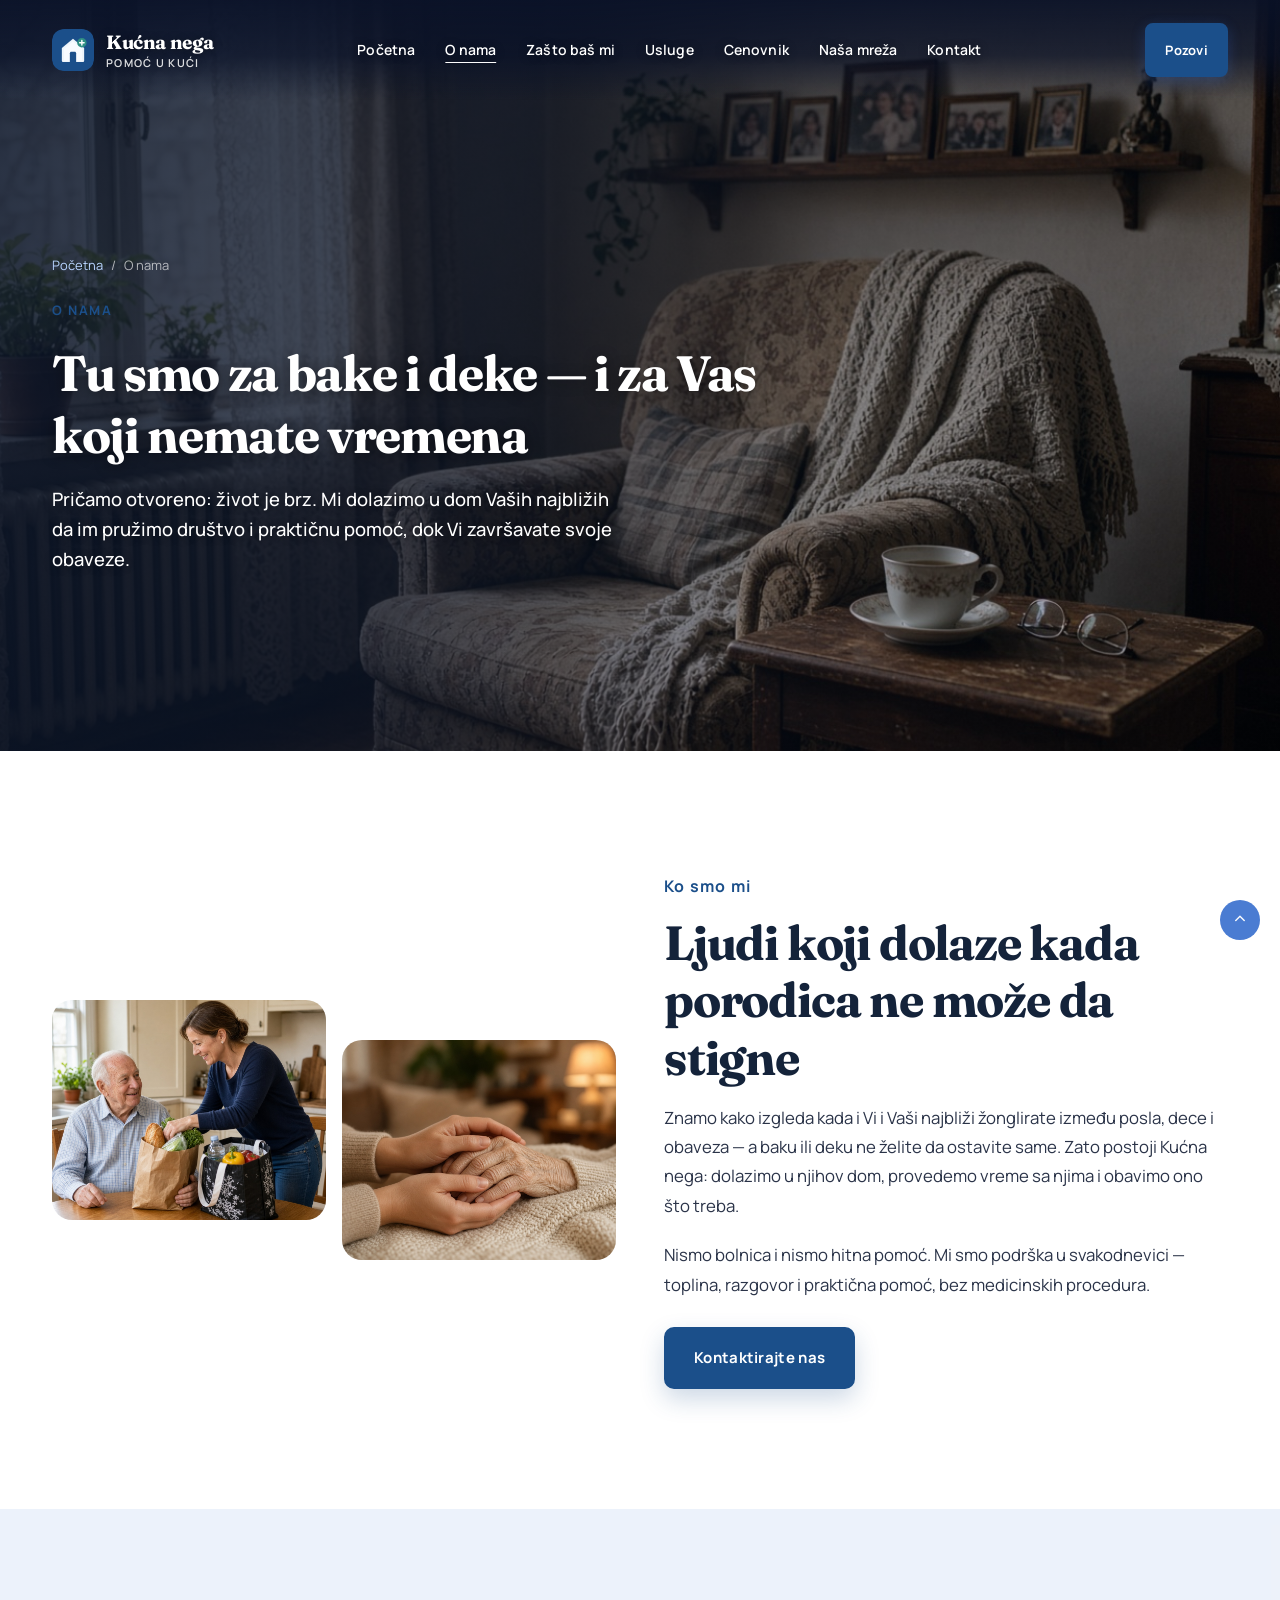
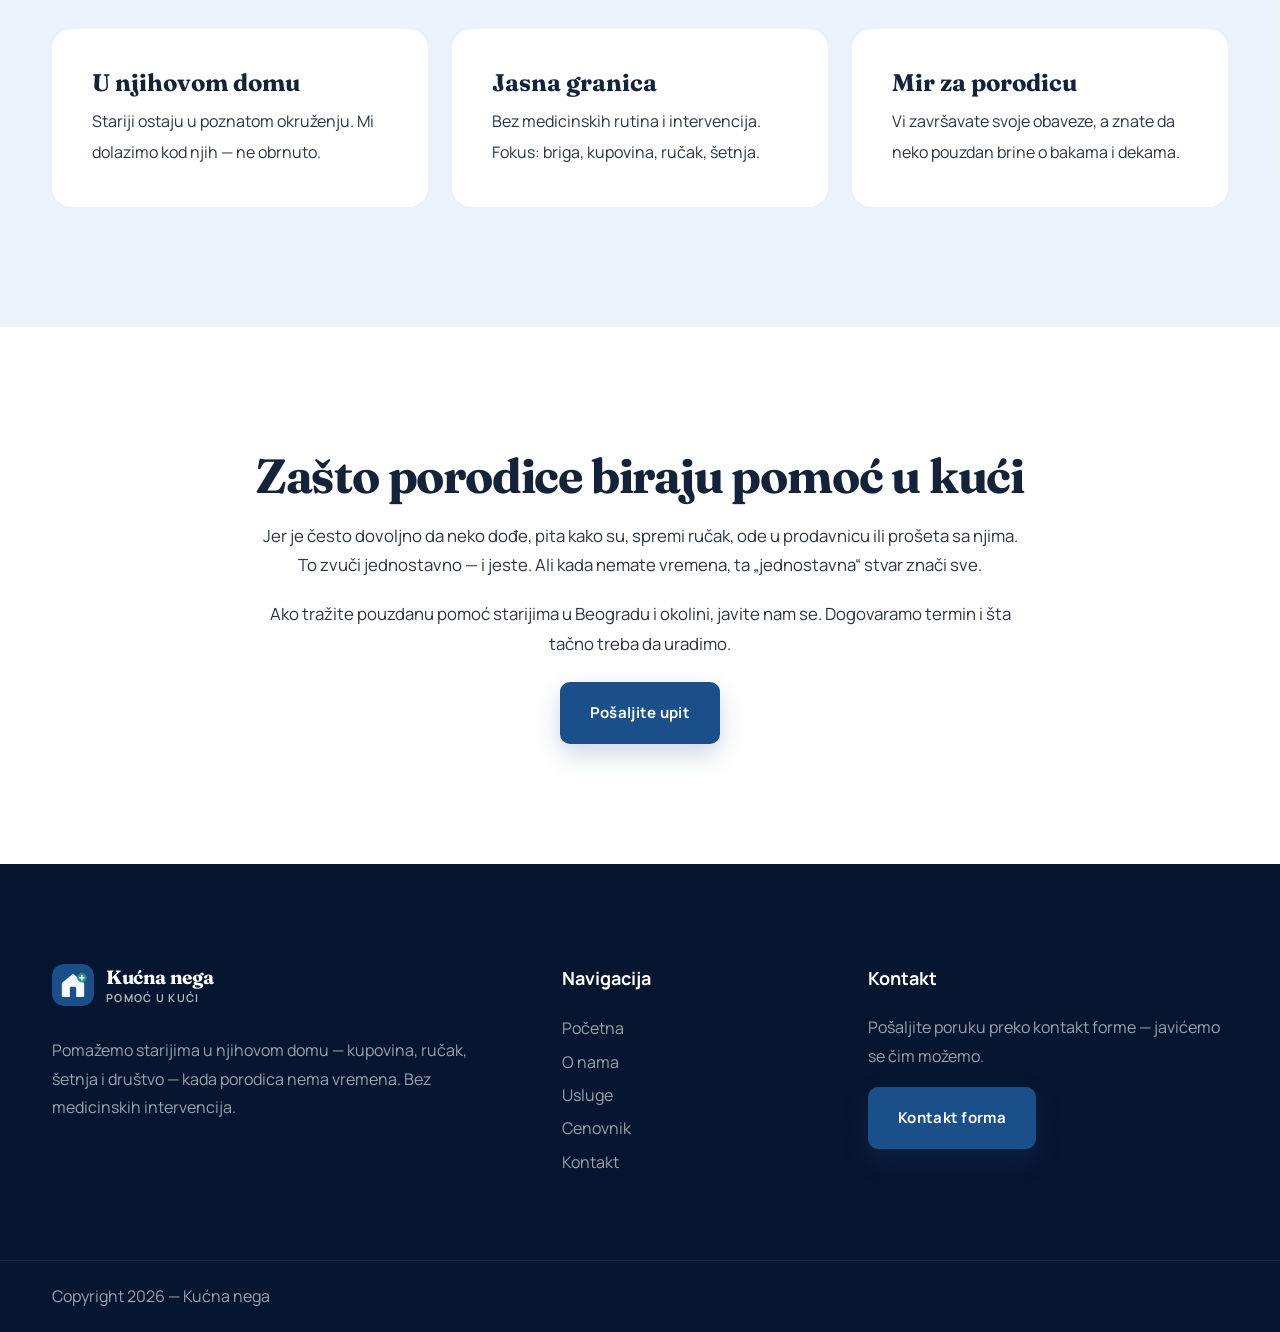
==== commit cb9ee5a9: "Redesign mobile navigation and remove top gap" ====
--- a/about.html
+++ b/about.html
@@ -20,7 +20,7 @@
     <link rel="preconnect" href="https://fonts.googleapis.com">
     <link rel="preconnect" href="https://fonts.gstatic.com" crossorigin>
     <link href="https://fonts.googleapis.com/css2?family=Fraunces:opsz,wght@9..144,600;9..144,700&family=Manrope:wght@400;500;600;700;800&display=swap" rel="stylesheet">
-    <link href="css/kucna-nega.css" rel="stylesheet" type="text/css">
+    <link href="css/kucna-nega.css?v=20261104-2" rel="stylesheet" type="text/css">
 </head>
 <body>
     <div id="wrapper">
@@ -33,7 +33,8 @@
                             <div class="de-flex-col">
                                 <div id="logo"><a href="/" class="kn-logo"><span class="kn-logo-mark" aria-hidden="true"><svg xmlns="http://www.w3.org/2000/svg" viewBox="0 0 64 64" fill="none"><rect width="64" height="64" rx="16" fill="#1B4F8A"/><path d="M32 15L49 28.8V48.2c0 1.2-1 2.2-2.2 2.2H17.2c-1.2 0-2.2-1-2.2-2.2V28.8L32 15z" fill="#EEF5FB"/><path d="M32 19.2L45.8 30.2v18.2H18.2V30.2L32 19.2z" fill="#F8FBFF"/><path d="M27.2 50.4V37c0-1.2 1-2.2 2.2-2.2h5.2c1.2 0 2.2 1 2.2 2.2v13.4" fill="#1B4F8A"/><circle cx="45.5" cy="21" r="7.2" fill="#2F8F84"/><path d="M45.5 17.6v6.8M42.1 21h6.8" stroke="#fff" stroke-width="2.2" stroke-linecap="round"/></svg></span><span class="kn-logo-text">Kućna nega<em>Pomoć u kući</em></span></a></div>
                             </div>
-                            <div class="de-flex-col header-col-mid">
+                            <div class="de-flex-col header-col-mid" role="navigation" aria-label="Glavna navigacija">
+                                <div class="kn-menu-intro"><span>Kućna nega</span><p>Tu smo, kada zatreba.</p></div>
                                 <ul id="mainmenu">
                                     <li><a class="menu-item" href="/">Početna</a></li>
                                     <li><a class="menu-item" href="/about">O nama</a></li>
@@ -43,11 +44,12 @@
                                     <li><a class="menu-item" href="/mreza">Naša mreža</a></li>
                                     <li><a class="menu-item" href="/contact">Kontakt</a></li>
                                 </ul>
+                                <div class="kn-menu-footer"><p>Podrška Vašoj porodici,<br>u domu Vaših najbližih.</p><a href="/contact">Hajde da se upoznamo <span aria-hidden="true">↗</span></a></div>
                             </div>
                             <div class="de-flex-col">
                                 <div class="menu_side_area">
                                     <a href="#" class="btn-main kn-call"><span>Pozovi</span></a>
-                                    <span id="menu-btn"></span>
+                                    <button id="menu-btn" class="kn-menu-toggle" type="button" aria-expanded="false" aria-controls="mainmenu" aria-label="Otvori meni"><span class="kn-menu-icon" aria-hidden="true"></span></button>
                                 </div>
                             </div>
                         </div>
@@ -160,7 +162,7 @@
     </div>
     <script src="js/plugins.js"></script>
     <script src="js/designesia.js"></script>
-    <script src="js/kn-mobile-menu.js"></script>
+    <script src="js/kn-mobile-menu.js?v=20261104-2"></script>
     <script src="js/kn-phone.js"></script>
 </body>
 </html>
--- a/css/kucna-nega.css
+++ b/css/kucna-nega.css
@@ -808,16 +808,30 @@
 }
 @media (max-width: 575px) {
   .kn-services {
-    padding: 64px 0;
+    padding: 64px 0 0;
   }
   .kn-services-cta {
-    padding: 22px 20px;
+    margin-top: 28px;
+    margin-left: calc(50% - 50vw);
+    margin-right: calc(50% - 50vw);
+    width: 100vw;
+    max-width: 100vw;
+    padding: 24px 20px 28px;
+    border-radius: 0;
+    box-sizing: border-box;
+  }
+  .kn-services-cta .kn-cta-row {
+    width: 100%;
   }
   .kn-service-item {
     grid-template-columns: 40px 1fr;
     gap: 12px;
     padding-top: 22px;
     padding-bottom: 22px;
+  }
+  .kn-why {
+    background: #000A5B;
+    margin-top: 0;
   }
 }
 
@@ -1734,166 +1748,130 @@
   }
 }
 
-/* ===== MOBILE HEADER + OPEN MENU ===== */
-@media (max-width: 991px) {
-  /* Kill theme white gap: header always fixed to viewport top */
-  header.header-mobile,
-  header.header-mobile.transparent,
-  header.smaller.header-mobile {
-    position: fixed !important;
-    top: 0 !important;
-    left: 0 !important;
-    right: 0 !important;
-    width: 100% !important;
-    margin: 0 !important;
-    z-index: 10050 !important;
-    overflow: visible !important;
-    padding-top: env(safe-area-inset-top, 0px);
-  }
-
-  /* Closed bar — frosted, no white strip above */
-  header.header-mobile:not(.menu-open),
-  body:has(.kn-dentia-hero) header.transparent.header-mobile:not(.menu-open),
-  body:has(.kn-page-hero) header.transparent.header-mobile:not(.menu-open),
-  body:has(.kn-hero) header.transparent.header-mobile:not(.menu-open) {
-    background: rgba(12, 22, 48, 0.88) !important;
-    -webkit-backdrop-filter: blur(14px);
-    backdrop-filter: blur(14px);
-    box-shadow: none !important;
-    height: auto !important;
-  }
-
-  header.smaller.header-mobile:not(.menu-open) {
-    background: rgba(255, 255, 255, 0.97) !important;
-  }
-
-  body:has(.kn-dentia-hero) header.transparent.header-mobile:not(.menu-open) .kn-logo-text,
-  body:has(.kn-page-hero) header.transparent.header-mobile:not(.menu-open) .kn-logo-text,
-  body:has(.kn-dentia-hero) header.transparent.header-mobile:not(.menu-open) #menu-btn:before,
-  body:has(.kn-page-hero) header.transparent.header-mobile:not(.menu-open) #menu-btn:before {
-    color: #fff !important;
-    text-shadow: none !important;
-  }
-  body:has(.kn-dentia-hero) header.transparent.header-mobile:not(.menu-open) .kn-logo-text em,
-  body:has(.kn-page-hero) header.transparent.header-mobile:not(.menu-open) .kn-logo-text em {
-    color: rgba(255, 255, 255, 0.82) !important;
-  }
-
-  /* Open: full-screen overlay, slightly see-through */
-  header.header-mobile.menu-open,
-  header.smaller.header-mobile.menu-open,
-  body:has(.kn-dentia-hero) header.header-mobile.menu-open,
-  body:has(.kn-page-hero) header.header-mobile.menu-open,
-  body:has(.kn-dentia-hero) header.transparent.header-mobile.menu-open,
-  body:has(.kn-page-hero) header.transparent.header-mobile.menu-open {
-    inset: 0 !important;
-    top: 0 !important;
-    height: 100% !important;
-    height: 100dvh !important;
-    min-height: 100dvh !important;
-    background: rgba(12, 22, 48, 0.92) !important;
-    -webkit-backdrop-filter: blur(16px);
-    backdrop-filter: blur(16px);
-    overflow-x: hidden !important;
-    overflow-y: auto !important;
-    box-shadow: none !important;
-  }
-
-  body:has(header.menu-open) {
-    overflow: hidden !important;
-    background: #0c1630 !important;
-  }
-  body:has(header.menu-open) #content,
-  body:has(header.menu-open) #wrapper {
-    background: transparent !important;
-  }
-
-  /* Stack logo / burger / links — no absolute overlap */
-  header.header-mobile.menu-open > .container {
-    max-width: 100% !important;
-    padding: 0 20px 32px !important;
-  }
-  header.header-mobile.menu-open .row,
-  header.header-mobile.menu-open .col-md-12 {
-    display: block !important;
-    width: 100% !important;
-  }
-  header.header-mobile.menu-open .de-flex {
-    display: flex !important;
-    flex-wrap: wrap !important;
-    align-items: center !important;
-    justify-content: space-between !important;
-    min-height: 0 !important;
-    padding-top: 12px !important;
-  }
-  header.header-mobile.menu-open .de-flex-col:first-child {
-    flex: 1 1 auto;
-  }
-  header.header-mobile.menu-open .header-col-mid {
-    flex: 0 0 100% !important;
-    width: 100% !important;
-    order: 3;
-    margin-top: 18px;
-  }
-  header.header-mobile.menu-open .menu_side_area {
-    display: flex !important;
-    align-items: center !important;
-    gap: 8px;
-  }
-  header.header-mobile.menu-open .menu_side_area .btn-main.kn-call {
-    display: inline-flex !important;
-  }
-
-  header.header-mobile.menu-open #mainmenu,
-  header.header-mobile.menu-open .header-col-mid #mainmenu {
-    position: static !important;
-    top: auto !important;
-    left: auto !important;
-    display: block !important;
-    width: 100% !important;
-    max-width: 100% !important;
-    padding: 0 !important;
-    margin: 0 !important;
-    float: none !important;
-  }
-
-  header.header-mobile.menu-open #mainmenu > li {
-    display: block !important;
-    width: 100% !important;
-    float: none !important;
-    border-bottom: 1px solid rgba(255, 255, 255, 0.14) !important;
-    margin: 0 !important;
-  }
-
-  header.header-mobile.menu-open .kn-logo-text,
-  header.header-mobile.menu-open .kn-logo-text em,
-  header.header-mobile.menu-open #menu-btn:before,
-  header.header-mobile.menu-open #mainmenu a,
-  header.header-mobile.menu-open #mainmenu a.menu-item,
-  header.header-mobile.menu-open #mainmenu > li > a,
-  header.smaller.header-mobile.menu-open .kn-logo-text,
-  header.smaller.header-mobile.menu-open .kn-logo-text em,
-  header.smaller.header-mobile.menu-open #menu-btn:before,
-  header.smaller.header-mobile.menu-open #mainmenu a.menu-item {
-    color: #ffffff !important;
-    text-shadow: none !important;
-    -webkit-text-fill-color: #ffffff !important;
-  }
-
-  header.header-mobile.menu-open #mainmenu a.menu-item {
-    display: block !important;
-    padding: 16px 4px !important;
-    font-size: 1.1rem !important;
-    pointer-events: auto !important;
-  }
-
-  #menu-btn {
-    display: block !important;
-    z-index: 10060 !important;
-    position: relative !important;
-    color: #fff !important;
-  }
-  header.smaller.header-mobile:not(.menu-open) #menu-btn:before {
-    color: var(--kn-ink, #152038) !important;
-  }
-}
+/* ===== Navigation ===== */
+.kn-menu-intro, .kn-menu-footer { display: none; }
+#menu-btn.kn-menu-toggle { display: none; }
+#mainmenu a[aria-current="page"] { text-decoration: underline; text-underline-offset: 7px; text-decoration-thickness: 1px; }
+#wrapper header a:focus-visible, #wrapper header button:focus-visible { outline: 2px solid #2f8f84; outline-offset: 5px; }
+
+@media (max-width: 993px) {
+  html { background: #f8f6f0; scroll-padding-top: 80px; }
+  body, #wrapper { margin: 0 !important; padding-top: 0 !important; }
+  #content, #content.no-top { margin-top: 0 !important; padding-top: 0 !important; }
+  body.kn-menu-open { overflow: hidden; }
+  /* Apply before the theme's JavaScript adds header-mobile, too. */
+  body #wrapper header, body #wrapper header.transparent, body #wrapper header.smaller,
+  body:has(.kn-dentia-hero) #wrapper header.transparent,
+  body:has(.kn-page-hero) #wrapper header.transparent {
+    position: fixed !important; inset: 0 0 auto !important;
+    width: 100% !important; height: auto !important; min-height: 0 !important;
+    margin: 0 !important; padding: env(safe-area-inset-top, 0px) 0 0 !important;
+    background: #f8f6f0 !important; color: #14233a !important;
+    border-bottom: 1px solid #dddcd4 !important;
+    box-shadow: none !important; transform: none !important;
+    overflow: visible !important; z-index: 10050 !important;
+    backdrop-filter: none !important;
+  }
+  #wrapper header::before { display: none !important; }
+  body #wrapper header > .container { max-width: 100% !important; padding: 0 22px !important; }
+  #wrapper header .row { margin: 0 !important; }
+  #wrapper header .col-md-12 { padding: 0 !important; width: 100% !important; }
+  body #wrapper header .de-flex {
+    display: flex !important; flex-wrap: wrap !important;
+    align-items: center !important; justify-content: space-between !important;
+    min-height: 76px !important; padding: 0 !important; gap: 0 !important;
+  }
+  #wrapper header .de-flex-col { float: none !important; margin: 0 !important; padding: 0 !important; width: auto !important; }
+  #wrapper header .de-flex-col:first-child { flex: 1 1 auto; min-height: 76px; display: flex !important; align-items: center !important; justify-content: flex-start !important; }
+  #wrapper header .de-flex-col:last-child { min-height: 76px; display: flex !important; align-items: center !important; }
+  body #wrapper header #logo { width: auto !important; height: auto !important; margin: 0 !important; padding: 0 !important; }
+  #wrapper header .kn-logo { gap: 9px; }
+  #wrapper header .kn-logo-mark, #wrapper header .kn-logo-mark svg { width: 36px; height: 36px; }
+  body #wrapper header .kn-logo-text,
+  body:has(.kn-dentia-hero) #wrapper header.transparent .kn-logo-text,
+  body:has(.kn-page-hero) #wrapper header.transparent .kn-logo-text {
+    color: #14233a !important; text-shadow: none !important; font-size: 19px;
+  }
+  body #wrapper header .kn-logo-text em,
+  body:has(.kn-dentia-hero) #wrapper header.transparent .kn-logo-text em,
+  body:has(.kn-page-hero) #wrapper header.transparent .kn-logo-text em {
+    color: #526b61 !important; font-size: 9px; letter-spacing: .12em;
+  }
+  #wrapper header .menu_side_area { display: flex !important; align-items: center; gap: 10px; width: auto !important; margin: 0 !important; }
+  /* The full contact action lives at the foot of the mobile navigation. */
+  #wrapper header .menu_side_area > a.btn-main { display: none !important; }
+  body #wrapper header #menu-btn.kn-menu-toggle {
+    display: inline-flex !important; align-items: center; justify-content: center;
+    position: relative; width: 46px; height: 46px; min-width: 46px;
+    border: 1px solid #d8d9cf; border-radius: 50%; background: transparent;
+    color: #14233a !important; margin: 0 !important; padding: 0;
+    float: none !important; cursor: pointer;
+  }
+  #menu-btn::before, #menu-btn::after { display: none !important; }
+  .kn-menu-icon, .kn-menu-icon::after {
+    width: 19px; height: 1.5px; background: currentColor; position: absolute;
+    display: block; transition: transform .2s ease;
+  }
+  .kn-menu-icon { transform: translateY(-3px); }
+  .kn-menu-icon::after { content: ""; transform: translateY(6px); }
+  .menu-open .kn-menu-icon { transform: rotate(45deg); }
+  .menu-open .kn-menu-icon::after { transform: rotate(-90deg); }
+  body #wrapper header:not(.menu-open) .header-col-mid,
+  body #wrapper header:not(.menu-open) #mainmenu { display: none !important; }
+  body #wrapper header.menu-open,
+  body #wrapper header.transparent.menu-open,
+  body #wrapper header.smaller.menu-open {
+    height: 100vh !important; height: 100dvh !important;
+    overflow-x: hidden !important; overflow-y: auto !important;
+    overscroll-behavior: contain;
+  }
+  body #wrapper header.menu-open .header-col-mid {
+    display: flex !important; flex-direction: column; align-items: stretch !important; order: 3;
+    flex: 0 0 100%; width: 100% !important;
+    min-height: calc(100dvh - 77px - env(safe-area-inset-top, 0px));
+    padding-bottom: max(26px, env(safe-area-inset-bottom, 0px)) !important;
+  }
+  .kn-menu-intro { width: 100%; display: block; border-top: 1px solid #d8d9cf; padding: 26px 0 14px; }
+  .kn-menu-intro > span { color: #557263; font: 600 11px var(--kn-sans); letter-spacing: .13em; text-transform: uppercase; }
+  body #wrapper header .kn-menu-intro p { color: #687168 !important; margin: 6px 0 0; font: 400 14px/1.5 var(--kn-sans); }
+  body #wrapper header.menu-open #mainmenu {
+    display: block !important; visibility: visible !important; position: static !important;
+    width: 100% !important; height: auto !important; max-height: none !important;
+    padding: 0 !important; margin: 0 0 24px !important; float: none !important;
+    overflow: visible !important; text-align: left !important;
+  }
+  body #wrapper header.menu-open #mainmenu > li {
+    display: block !important; width: 100% !important; float: none !important;
+    margin: 0 !important; padding: 0 !important; border: 0 !important;
+    border-bottom: 1px solid #e1e1d7 !important;
+  }
+  body #wrapper header.menu-open #mainmenu > li > a.menu-item {
+    display: flex !important; align-items: center; justify-content: space-between;
+    gap: 12px; width: 100%; min-height: 52px; padding: 9px 0 !important;
+    color: #14233a !important; -webkit-text-fill-color: #14233a !important;
+    font: 500 27px/1.25 var(--kn-display) !important; letter-spacing: -.025em;
+    text-shadow: none !important; background: transparent !important;
+    border: 0 !important; text-decoration: none;
+  }
+  body #wrapper header.menu-open #mainmenu > li > a.menu-item::after {
+    content: "↗" !important; display: block !important; position: static !important;
+    width: auto !important; height: auto !important; border: 0 !important;
+    background: none !important; font: 400 20px var(--kn-sans); opacity: .35 !important;
+    transform: none !important;
+  }
+  body #wrapper header.menu-open #mainmenu > li > a[aria-current="page"] { color: #2e6b55 !important; -webkit-text-fill-color: #2e6b55 !important; }
+  body #wrapper header.menu-open #mainmenu > li > a[aria-current="page"]::after { content: "•" !important; color: #2e6b55; opacity: 1 !important; }
+  body #wrapper header.menu-open #mainmenu a:hover { padding-left: 5px !important; }
+  .kn-menu-footer { width: 100%; display: block; margin-top: auto; padding-top: 8px; }
+  body #wrapper header .kn-menu-footer p { color: #687168 !important; font: 400 13px/1.6 var(--kn-sans); margin: 0 0 17px; }
+  .kn-menu-footer > a {
+    display: flex; align-items: center; justify-content: space-between;
+    padding: 15px 18px; border-radius: 3px; background: #1f4f40;
+    color: #fff !important; font: 600 14px/1.4 var(--kn-sans); text-decoration: none;
+  }
+  .kn-menu-footer > a span { font-size: 22px; }
+  .kn-dentia-copy { padding-top: 120px !important; }
+}
+@media (prefers-reduced-motion: reduce) {
+  .kn-menu-icon, .kn-menu-icon::after { transition: none; }
+}
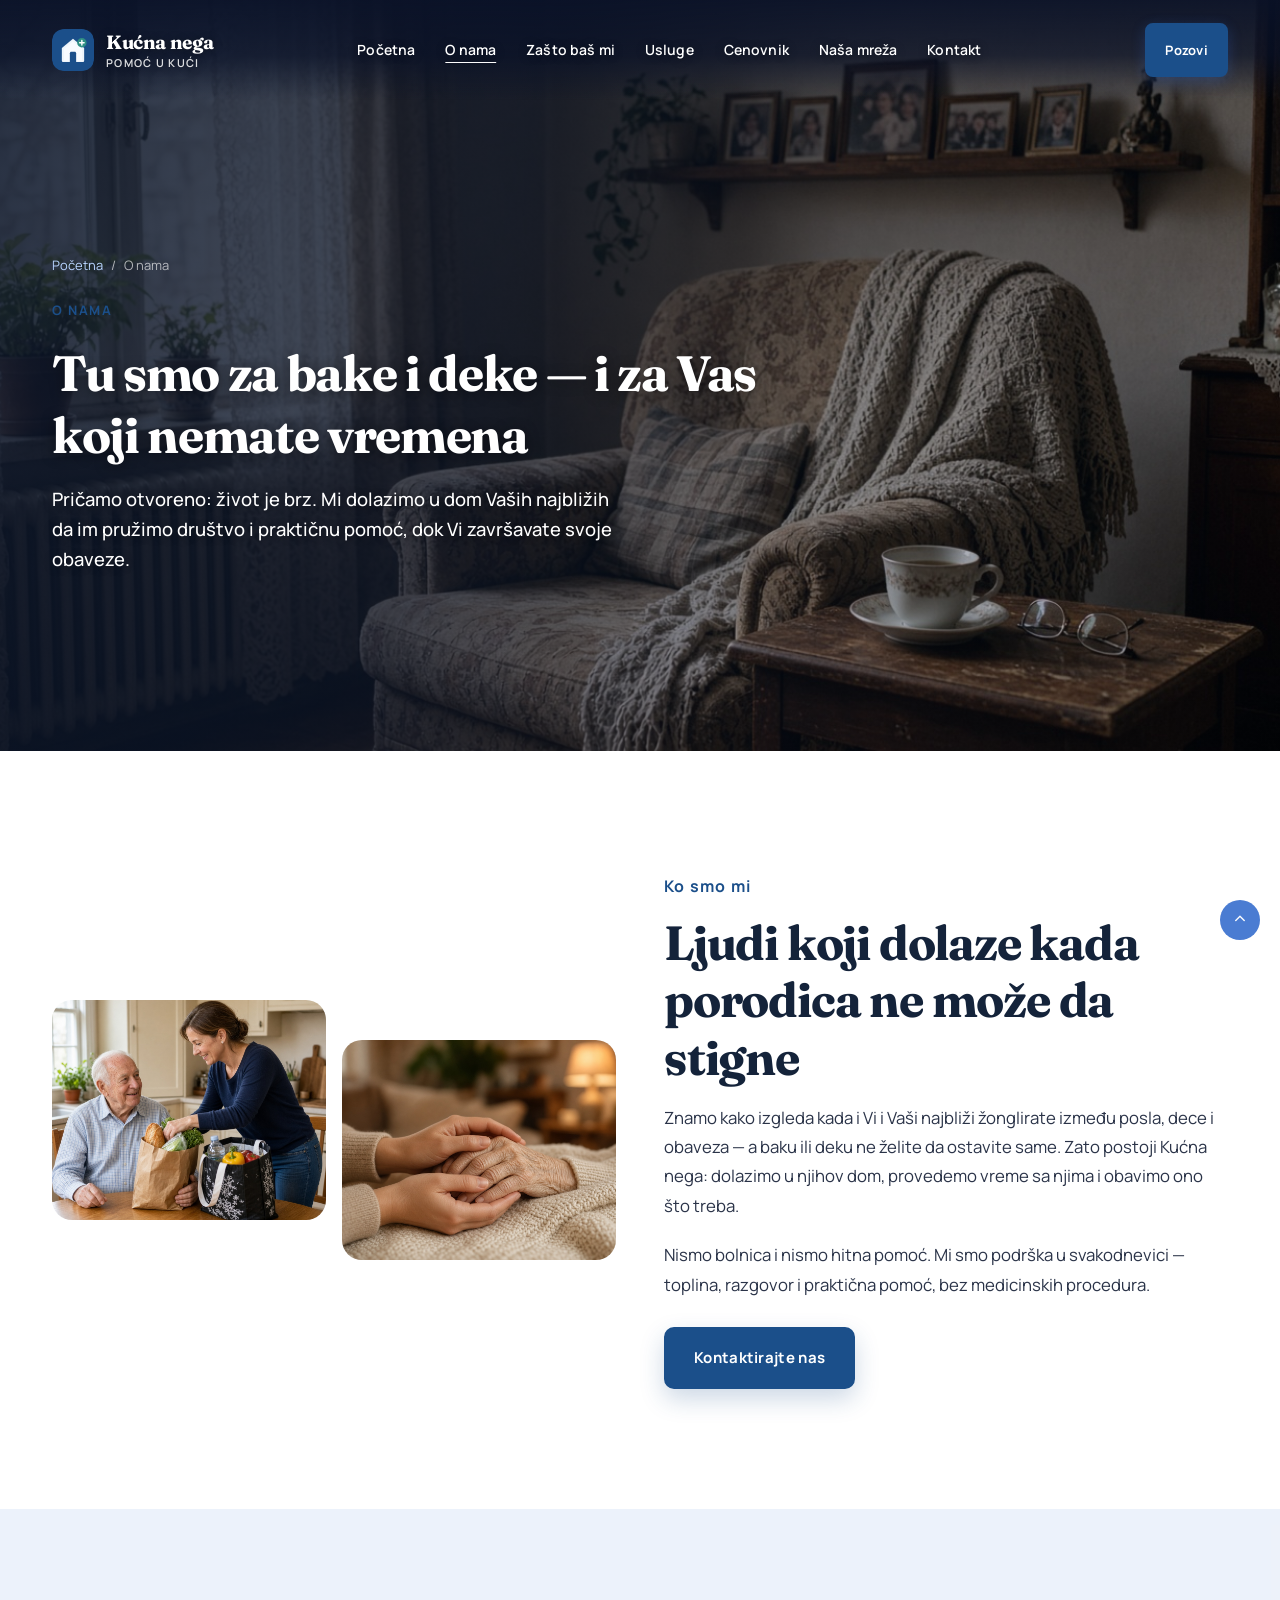
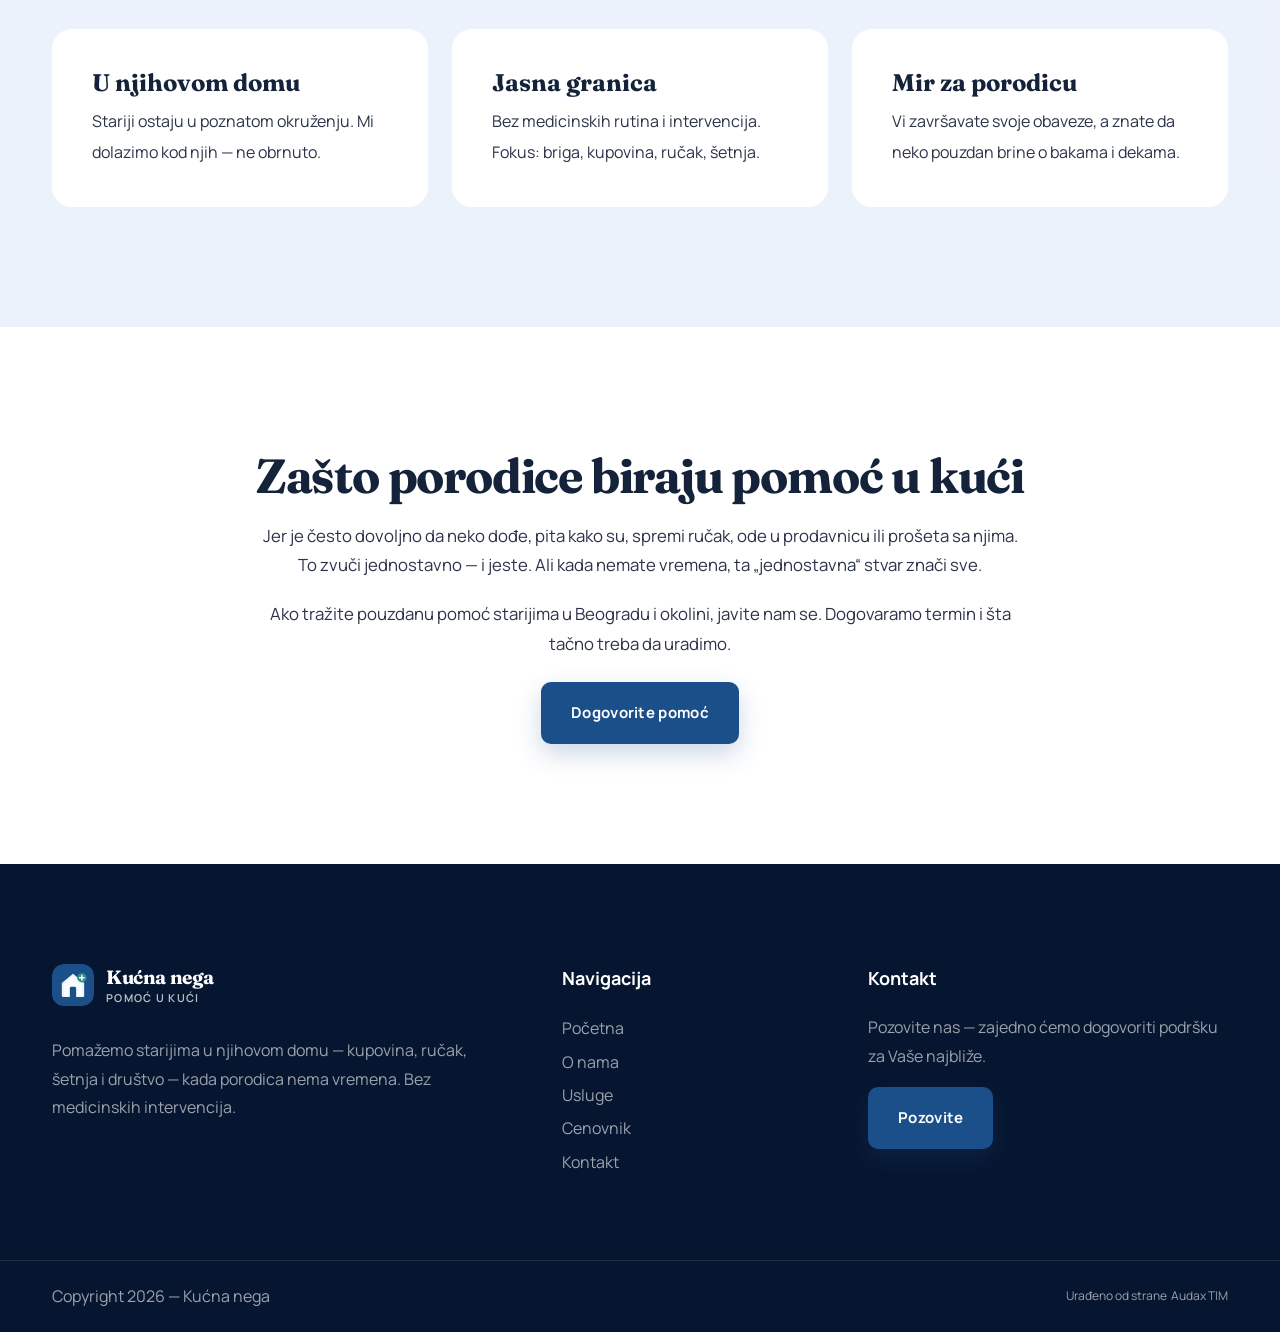
==== commit fe37766d: "Replace contact form with call controls and add Audax TIM credit" ====
--- a/about.html
+++ b/about.html
@@ -5,7 +5,7 @@
     <link rel="icon" href="images/icon.webp" type="image/gif" sizes="16x16">
     <meta content="text/html;charset=utf-8" http-equiv="Content-Type">
     <meta content="width=device-width, initial-scale=1.0" name="viewport">
-    <meta name="description" content="Upoznajte Kućnu negu: dolazimo kod starijih, pomažemo u svakodnevici i rasterećujemo porodicu. Bez medicinskih intervencija. Javite se preko kontakt forme.">
+    <meta name="description" content="Upoznajte Kućnu negu: dolazimo kod starijih, pomažemo u svakodnevici i rasterećujemo porodicu. Bez medicinskih intervencija. Pozovite nas za dogovor.">
     <meta name="keywords" content="kućna nega, o nama, pomoć starijima, pomoć u kući Beograd, briga o bakama i dekama">
     <meta name="robots" content="index, follow">
     <meta property="og:image" content="https://pomocstarima.audaxtestsajt.com/images/care/hero-home.jpg">
@@ -20,7 +20,7 @@
     <link rel="preconnect" href="https://fonts.googleapis.com">
     <link rel="preconnect" href="https://fonts.gstatic.com" crossorigin>
     <link href="https://fonts.googleapis.com/css2?family=Fraunces:opsz,wght@9..144,600;9..144,700&family=Manrope:wght@400;500;600;700;800&display=swap" rel="stylesheet">
-    <link href="css/kucna-nega.css?v=20261104-2" rel="stylesheet" type="text/css">
+    <link href="css/kucna-nega.css?v=20261104-3" rel="stylesheet" type="text/css">
 </head>
 <body>
     <div id="wrapper">
@@ -117,7 +117,7 @@
                                 <p>Ako tražite pouzdanu pomoć starijima u Beogradu i okolini, javite nam se. Dogovaramo termin i šta tačno treba da uradimo.</p>
                             </div>
                             <div class="text-center mt-4">
-                                <a class="btn-main" href="/contact"><span>Pošaljite upit</span></a>
+                                <a class="btn-main" href="/contact"><span>Dogovorite pomoć</span></a>
                             </div>
                         </div>
                     </div>
@@ -147,15 +147,15 @@
                     <div class="col-lg-4 col-sm-6">
                         <div class="widget">
                             <h5>Kontakt</h5>
-                            <p class="mb-3" style="color:rgba(255,255,255,0.75)">Pošaljite poruku preko kontakt forme — javićemo se čim možemo.</p>
-                            <a class="btn-main" href="/contact"><span>Kontakt forma</span></a>
+                            <p class="mb-3" style="color:rgba(255,255,255,0.75)">Pozovite nas — zajedno ćemo dogovoriti podršku za Vaše najbliže.</p>
+                            <a class="btn-main kn-call" href="#"><span>Pozovite</span></a>
                         </div>
                     </div>
                 </div>
             </div>
             <div class="subfooter">
                 <div class="container">
-                    <div class="row"><div class="col-md-12"><div class="de-flex"><div class="de-flex-col">Copyright 2026 — Kućna nega</div></div></div></div>
+                    <div class="row"><div class="col-md-12"><div class="de-flex"><div class="de-flex-col">Copyright 2026 — Kućna nega</div><div class="de-flex-col kn-footer-credit">Urađeno od strane <a href="https://pametnaresenja.com" target="_blank" rel="noopener noreferrer">Audax TIM</a></div></div></div></div>
                 </div>
             </div>
         </footer>
@@ -163,6 +163,6 @@
     <script src="js/plugins.js"></script>
     <script src="js/designesia.js"></script>
     <script src="js/kn-mobile-menu.js?v=20261104-2"></script>
-    <script src="js/kn-phone.js"></script>
+    <script src="js/kn-phone.js?v=20261104-3"></script>
 </body>
 </html>
--- a/css/kucna-nega.css
+++ b/css/kucna-nega.css
@@ -1875,3 +1875,16 @@
 @media (prefers-reduced-motion: reduce) {
   .kn-menu-icon, .kn-menu-icon::after { transition: none; }
 }
+
+/* Contact without a form, and site credit. */
+.kn-contact-call { padding: 38px; background: #f8f6f0; border-left: 2px solid #2f8f84; }
+.kn-contact-call > i { display: block; font-size: 30px; color: #2f8f84; margin-bottom: 26px; }
+.kn-contact-call h3 { font-size: 30px; }
+.kn-contact-call p { margin-bottom: 24px; }
+.kn-footer-credit { font-size: 12px; color: rgba(255,255,255,.6); }
+.kn-footer-credit a { color: rgba(255,255,255,.9); text-decoration: underline; text-underline-offset: 3px; margin-left: 4px; }
+@media (max-width: 991px) {
+  .kn-contact-call { padding: 28px 24px; }
+  .subfooter .de-flex { gap: 12px; }
+  .kn-footer-credit { text-align: center; }
+}
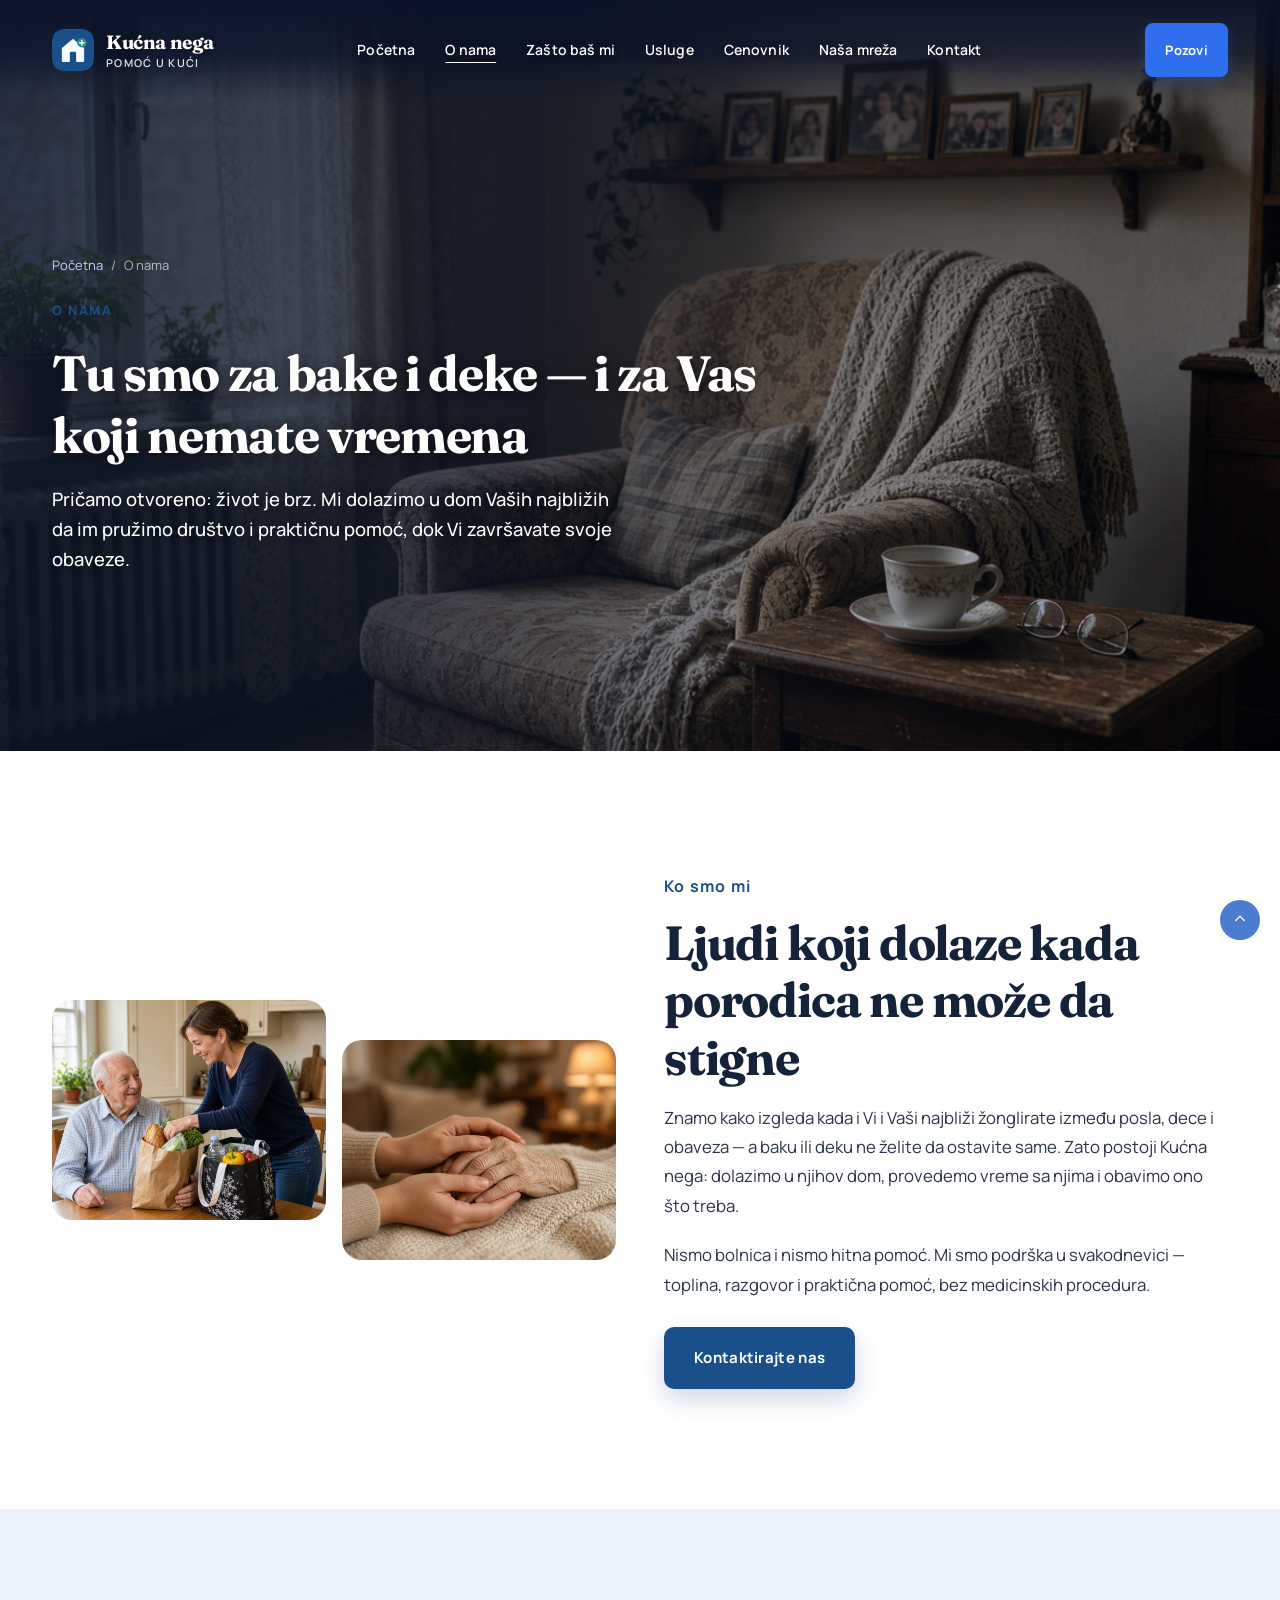
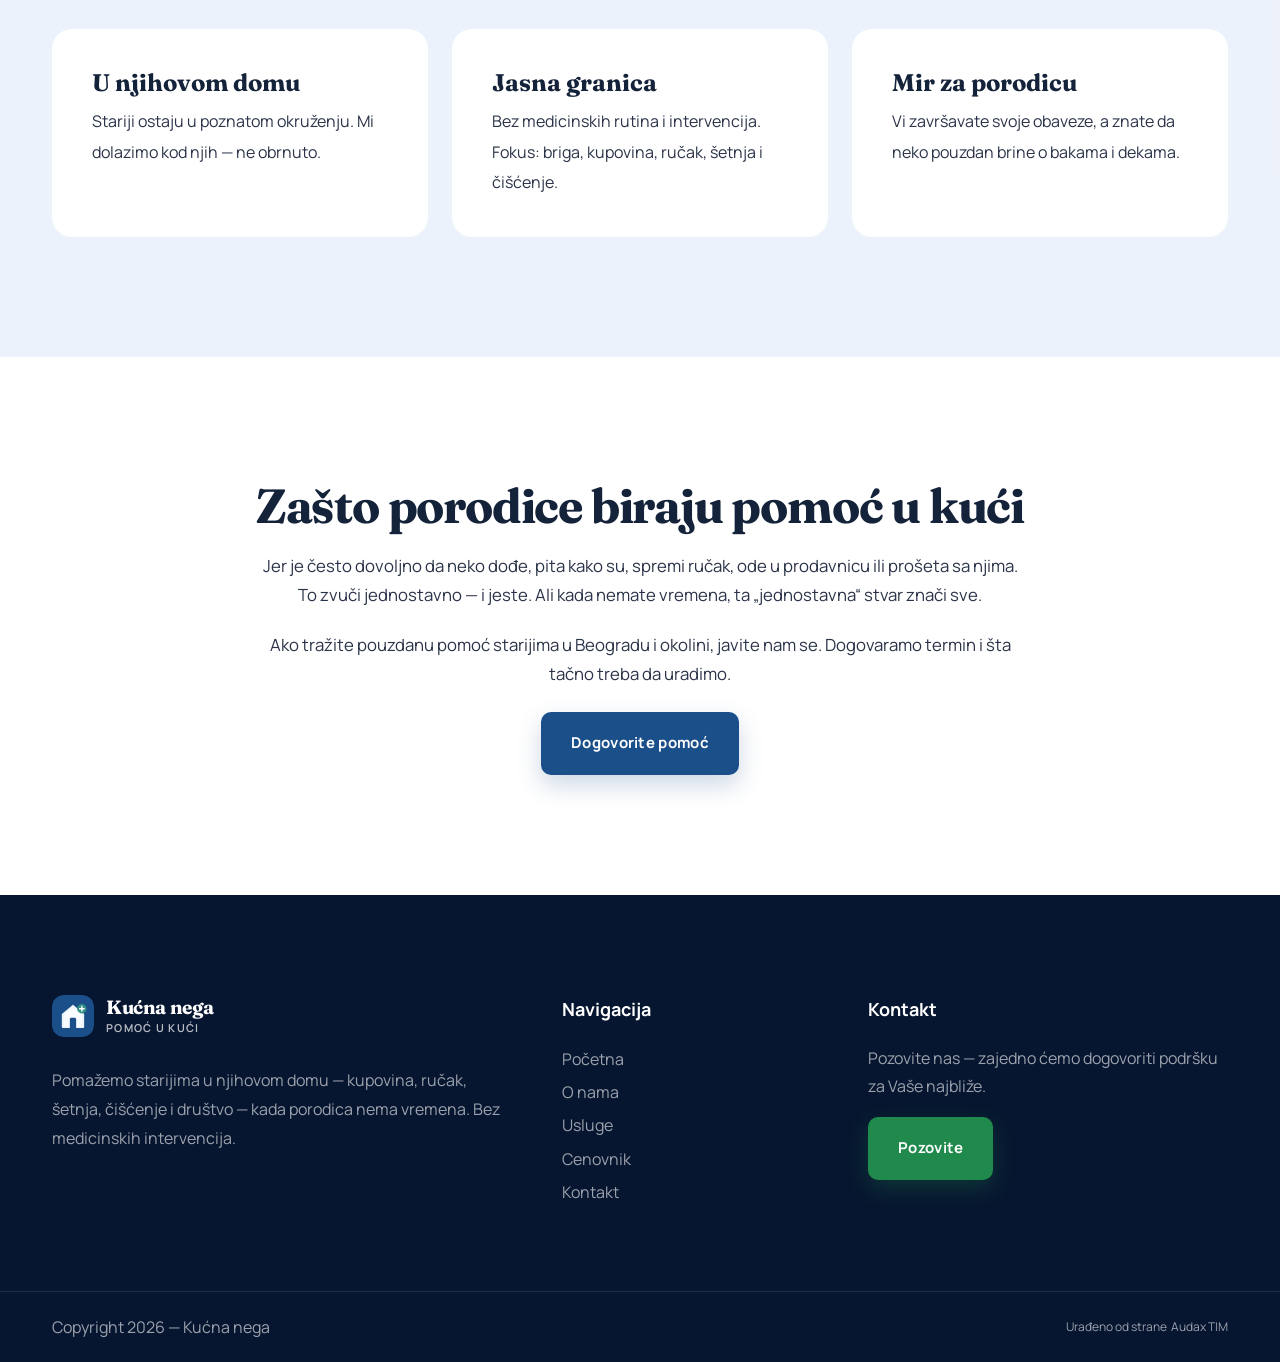
==== commit aa6c1b48: "Add cleaning services and phone CTAs with mobile call bar" ====
--- a/about.html
+++ b/about.html
@@ -8,10 +8,23 @@
     <meta name="description" content="Upoznajte Kućnu negu: dolazimo kod starijih, pomažemo u svakodnevici i rasterećujemo porodicu. Bez medicinskih intervencija. Pozovite nas za dogovor.">
     <meta name="keywords" content="kućna nega, o nama, pomoć starijima, pomoć u kući Beograd, briga o bakama i dekama">
     <meta name="robots" content="index, follow">
-    <meta property="og:image" content="https://pomocstarima.audaxtestsajt.com/images/care/hero-home.jpg">
+    <meta property="og:type" content="website">
+    <meta property="og:locale" content="sr_RS">
+    <meta property="og:site_name" content="Kućna nega">
+    <meta property="og:title" content="O nama | Kućna nega – pomoć starijima u domu">
+    <meta property="og:description" content="Upoznajte Kućnu negu: dolazimo kod starijih, pomažemo u svakodnevici i rasterećujemo porodicu. Bez medicinskih intervencija. Pozovite nas za dogovor.">
+    <meta property="og:url" content="https://pomocstarima.audaxtestsajt.com/about">
+    <meta property="og:image" content="https://pomocstarima.audaxtestsajt.com/images/care/share-hero-20261104.jpg">
+    <meta property="og:image:secure_url" content="https://pomocstarima.audaxtestsajt.com/images/care/share-hero-20261104.jpg">
     <meta property="og:image:type" content="image/jpeg">
+    <meta property="og:image:width" content="1280">
+    <meta property="og:image:height" content="720">
+    <meta property="og:image:alt" content="Pomoć starijima u šetnji — fotografija iz hero sekcije Kućne nege">
     <meta name="twitter:card" content="summary_large_image">
-    <meta name="twitter:image" content="https://pomocstarima.audaxtestsajt.com/images/care/hero-home.jpg">
+    <meta name="twitter:title" content="O nama | Kućna nega – pomoć starijima u domu">
+    <meta name="twitter:description" content="Upoznajte Kućnu negu: dolazimo kod starijih, pomažemo u svakodnevici i rasterećujemo porodicu. Bez medicinskih intervencija. Pozovite nas za dogovor.">
+    <meta name="twitter:image" content="https://pomocstarima.audaxtestsajt.com/images/care/share-hero-20261104.jpg">
+    <meta name="twitter:image:alt" content="Pomoć starijima u šetnji — fotografija iz hero sekcije Kućne nege">
     <link rel="canonical" href="https://pomocstarima.audaxtestsajt.com/about">
     <link href="css/bootstrap.min.css" rel="stylesheet" type="text/css" id="bootstrap">
     <link href="css/plugins.css" rel="stylesheet" type="text/css">
@@ -20,7 +33,7 @@
     <link rel="preconnect" href="https://fonts.googleapis.com">
     <link rel="preconnect" href="https://fonts.gstatic.com" crossorigin>
     <link href="https://fonts.googleapis.com/css2?family=Fraunces:opsz,wght@9..144,600;9..144,700&family=Manrope:wght@400;500;600;700;800&display=swap" rel="stylesheet">
-    <link href="css/kucna-nega.css?v=20261104-3" rel="stylesheet" type="text/css">
+    <link href="css/kucna-nega.css?v=20261104-5" rel="stylesheet" type="text/css">
 </head>
 <body>
     <div id="wrapper">
@@ -48,7 +61,7 @@
                             </div>
                             <div class="de-flex-col">
                                 <div class="menu_side_area">
-                                    <a href="#" class="btn-main kn-call"><span>Pozovi</span></a>
+                                    <a href="tel:+381603273705" class="btn-main kn-call" aria-label="Pozovite Kućnu negu na +381 60 327 3705"><span>Pozovi</span></a>
                                     <button id="menu-btn" class="kn-menu-toggle" type="button" aria-expanded="false" aria-controls="mainmenu" aria-label="Otvori meni"><span class="kn-menu-icon" aria-hidden="true"></span></button>
                                 </div>
                             </div>
@@ -102,7 +115,7 @@
                 <div class="container">
                     <div class="row g-4">
                         <div class="col-lg-4"><div class="bg-white p-40 rounded-1 h-100"><h3 class="h4">U njihovom domu</h3><p class="mb-0">Stariji ostaju u poznatom okruženju. Mi dolazimo kod njih — ne obrnuto.</p></div></div>
-                        <div class="col-lg-4"><div class="bg-white p-40 rounded-1 h-100"><h3 class="h4">Jasna granica</h3><p class="mb-0">Bez medicinskih rutina i intervencija. Fokus: briga, kupovina, ručak, šetnja.</p></div></div>
+                        <div class="col-lg-4"><div class="bg-white p-40 rounded-1 h-100"><h3 class="h4">Jasna granica</h3><p class="mb-0">Bez medicinskih rutina i intervencija. Fokus: briga, kupovina, ručak, šetnja i čišćenje.</p></div></div>
                         <div class="col-lg-4"><div class="bg-white p-40 rounded-1 h-100"><h3 class="h4">Mir za porodicu</h3><p class="mb-0">Vi završavate svoje obaveze, a znate da neko pouzdan brine o bakama i dekama.</p></div></div>
                     </div>
                 </div>
@@ -130,7 +143,7 @@
                     <div class="col-lg-5 col-sm-6">
                         <a href="/" class="kn-logo kn-logo-footer"><span class="kn-logo-mark" aria-hidden="true"><svg xmlns="http://www.w3.org/2000/svg" viewBox="0 0 64 64" fill="none"><rect width="64" height="64" rx="16" fill="#1B4F8A"/><path d="M32 15L49 28.8V48.2c0 1.2-1 2.2-2.2 2.2H17.2c-1.2 0-2.2-1-2.2-2.2V28.8L32 15z" fill="#EEF5FB"/><path d="M32 19.2L45.8 30.2v18.2H18.2V30.2L32 19.2z" fill="#F8FBFF"/><path d="M27.2 50.4V37c0-1.2 1-2.2 2.2-2.2h5.2c1.2 0 2.2 1 2.2 2.2v13.4" fill="#1B4F8A"/><circle cx="45.5" cy="21" r="7.2" fill="#2F8F84"/><path d="M45.5 17.6v6.8M42.1 21h6.8" stroke="#fff" stroke-width="2.2" stroke-linecap="round"/></svg></span><span class="kn-logo-text">Kućna nega<em>Pomoć u kući</em></span></a>
                         <div class="spacer-20"></div>
-                        <p>Pomažemo starijima u njihovom domu — kupovina, ručak, šetnja i društvo — kada porodica nema vremena. Bez medicinskih intervencija.</p>
+                        <p>Pomažemo starijima u njihovom domu — kupovina, ručak, šetnja, čišćenje i društvo — kada porodica nema vremena. Bez medicinskih intervencija.</p>
                     </div>
                     <div class="col-lg-3 col-sm-6">
                         <div class="widget">
@@ -148,7 +161,7 @@
                         <div class="widget">
                             <h5>Kontakt</h5>
                             <p class="mb-3" style="color:rgba(255,255,255,0.75)">Pozovite nas — zajedno ćemo dogovoriti podršku za Vaše najbliže.</p>
-                            <a class="btn-main kn-call" href="#"><span>Pozovite</span></a>
+                            <a class="btn-main kn-call" href="tel:+381603273705" aria-label="Pozovite Kućnu negu na +381 60 327 3705"><span>Pozovite</span></a>
                         </div>
                     </div>
                 </div>
@@ -160,9 +173,13 @@
             </div>
         </footer>
     </div>
+    <aside class="kn-mobile-callbar" aria-label="Pozivanje Kućne nege">
+        <div class="kn-mobile-callbar-number"><span>Tu smo za Vas</span><a href="tel:+381603273705">+381 60 327 3705</a></div>
+        <a class="kn-mobile-callbar-button kn-call" href="tel:+381603273705" aria-label="Pozovite Kućnu negu na +381 60 327 3705"><i class="fa-solid fa-phone" aria-hidden="true"></i> Pozovite</a>
+    </aside>
     <script src="js/plugins.js"></script>
     <script src="js/designesia.js"></script>
     <script src="js/kn-mobile-menu.js?v=20261104-2"></script>
-    <script src="js/kn-phone.js?v=20261104-3"></script>
+    <script src="js/kn-phone.js?v=20261104-5"></script>
 </body>
 </html>
--- a/css/kucna-nega.css
+++ b/css/kucna-nega.css
@@ -212,11 +212,13 @@
 header {
   transition: background-color .25s ease, box-shadow .25s ease, padding .25s ease !important;
 }
-/* Desktop: header always sticks while scrolling */
-@media (min-width: 992px) {
-  header {
+/* Desktop: keep navigation visible in both scroll directions. */
+@media (min-width: 994px) {
+  #wrapper header {
     position: fixed !important;
-    top: 0;
+    top: 0 !important;
+    margin-top: 0 !important; /* The theme's scroll-down class sets -90px. */
+    transform: none !important;
     left: 0;
     right: 0;
     width: 100%;
@@ -1888,3 +1890,29 @@
   .subfooter .de-flex { gap: 12px; }
   .kn-footer-credit { text-align: center; }
 }
+
+/* A quiet, persistent call action on phones only. */
+.kn-mobile-callbar { display: none; }
+@media (max-width: 767px) {
+  body { padding-bottom: calc(76px + env(safe-area-inset-bottom, 0px)); }
+  .kn-mobile-callbar {
+    display: flex; align-items: center; justify-content: space-between; gap: 12px;
+    position: fixed; inset: auto 0 0; z-index: 10040;
+    min-height: 76px; padding: 12px 18px calc(12px + env(safe-area-inset-bottom, 0px));
+    background: #f8f6f0; border-top: 1px solid #dedfd5;
+    box-shadow: 0 -4px 18px rgba(20,35,58,.05);
+  }
+  .kn-mobile-callbar-number { display: flex; flex-direction: column; gap: 1px; }
+  .kn-mobile-callbar-number span { color: #647369; font: 500 11px/1.5 var(--kn-sans); }
+  .kn-mobile-callbar-number a { color: #14233a; font: 700 15px/1.5 var(--kn-sans); text-decoration: none; white-space: nowrap; }
+  .kn-mobile-callbar-button {
+    display: inline-flex; align-items: center; justify-content: center; gap: 9px;
+    min-height: 44px; padding: 11px 17px; border-radius: 4px;
+    background: #1f4f40; color: #fff !important; text-decoration: none;
+    font: 600 14px/1.5 var(--kn-sans);
+  }
+  .kn-mobile-callbar-button:hover { background: #173f32; }
+  .kn-mobile-callbar a:focus-visible { outline: 2px solid #2f8f84; outline-offset: 3px; }
+  body.kn-menu-open .kn-mobile-callbar { display: none; }
+  #back-to-top { bottom: calc(94px + env(safe-area-inset-bottom, 0px)) !important; }
+}
